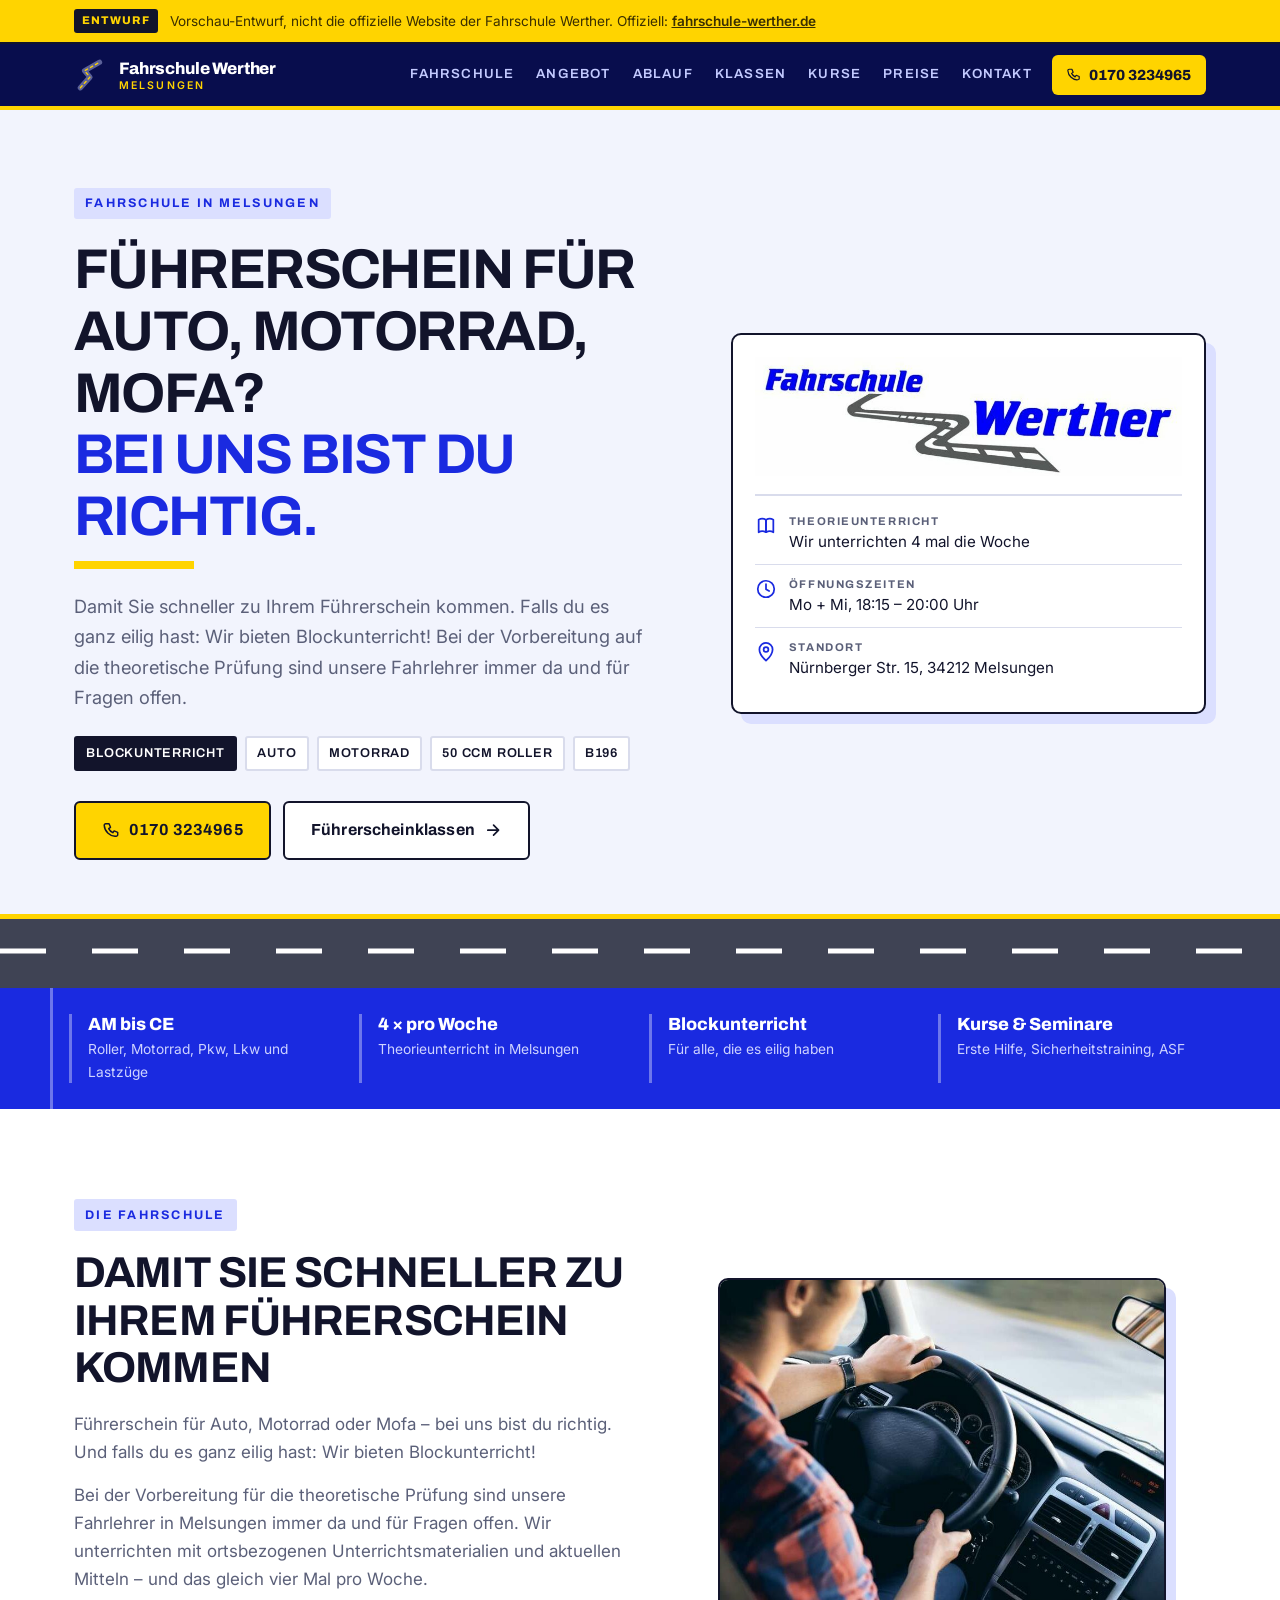
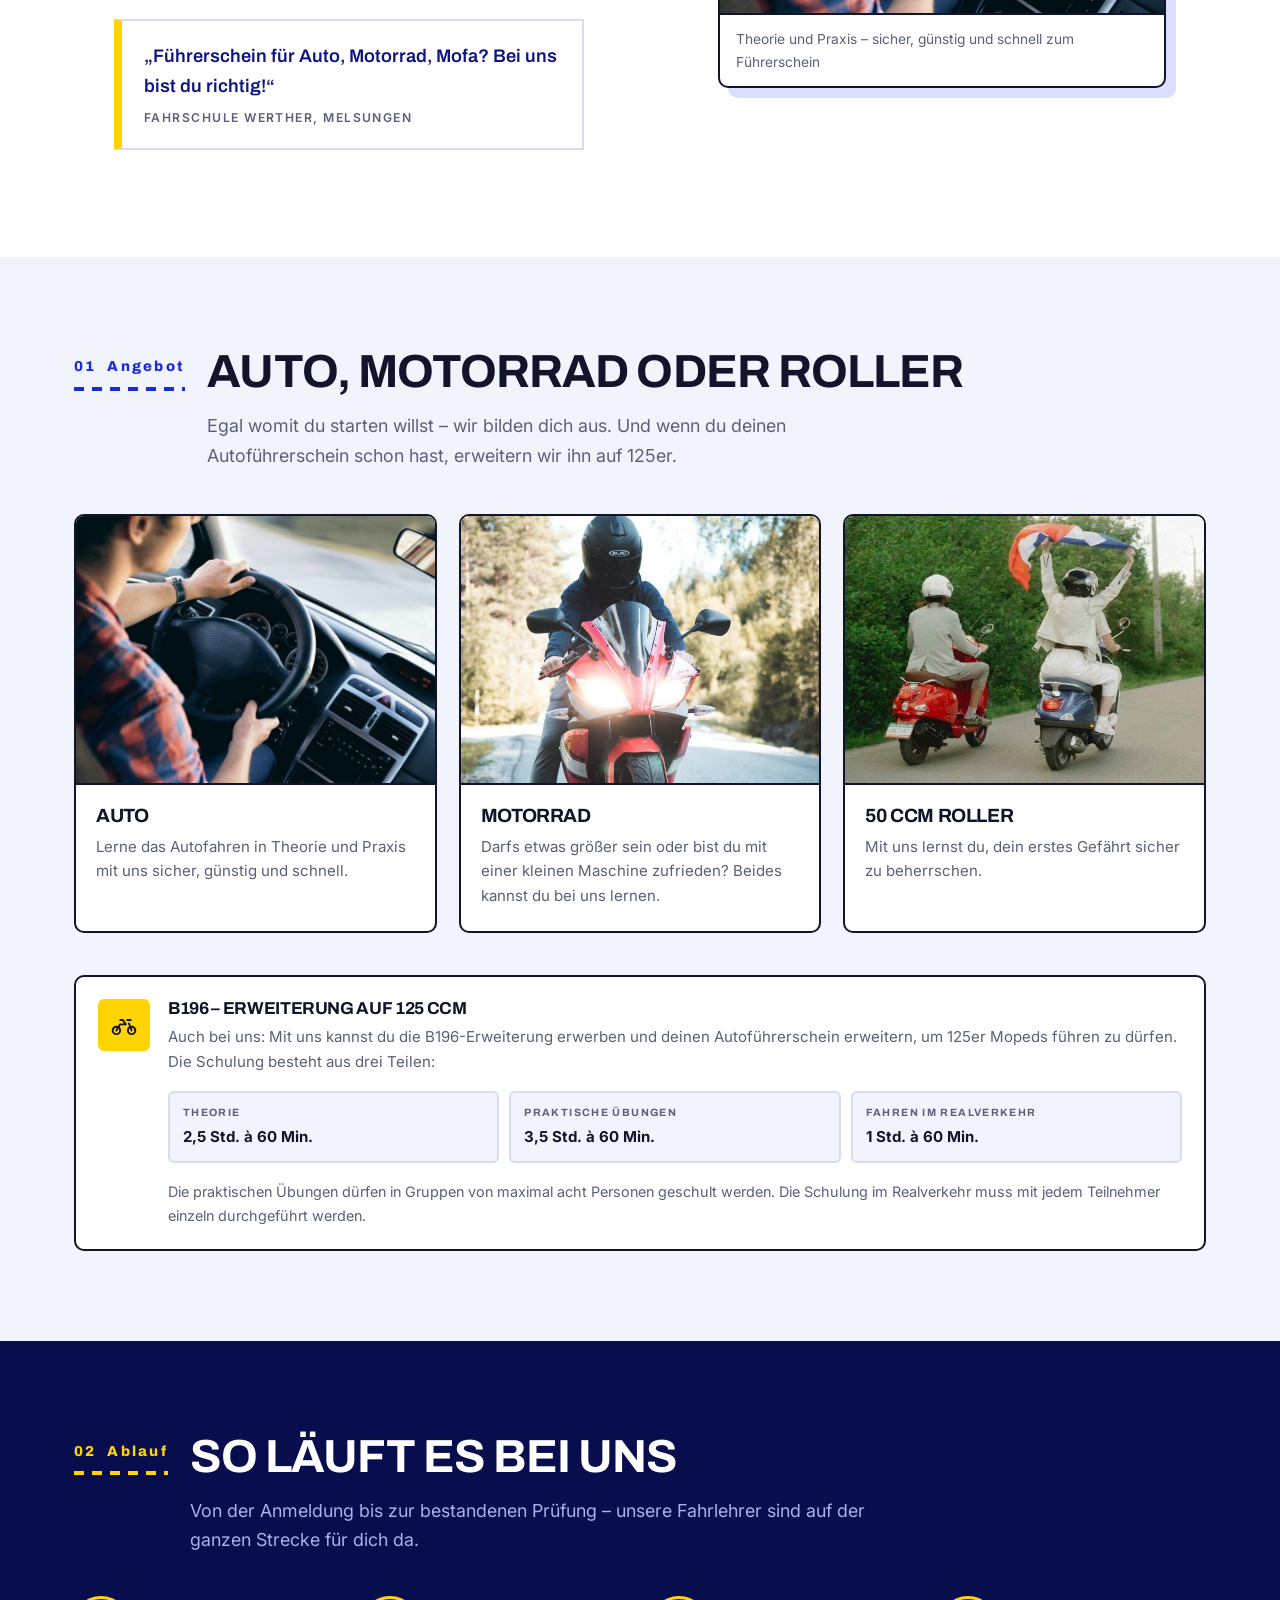
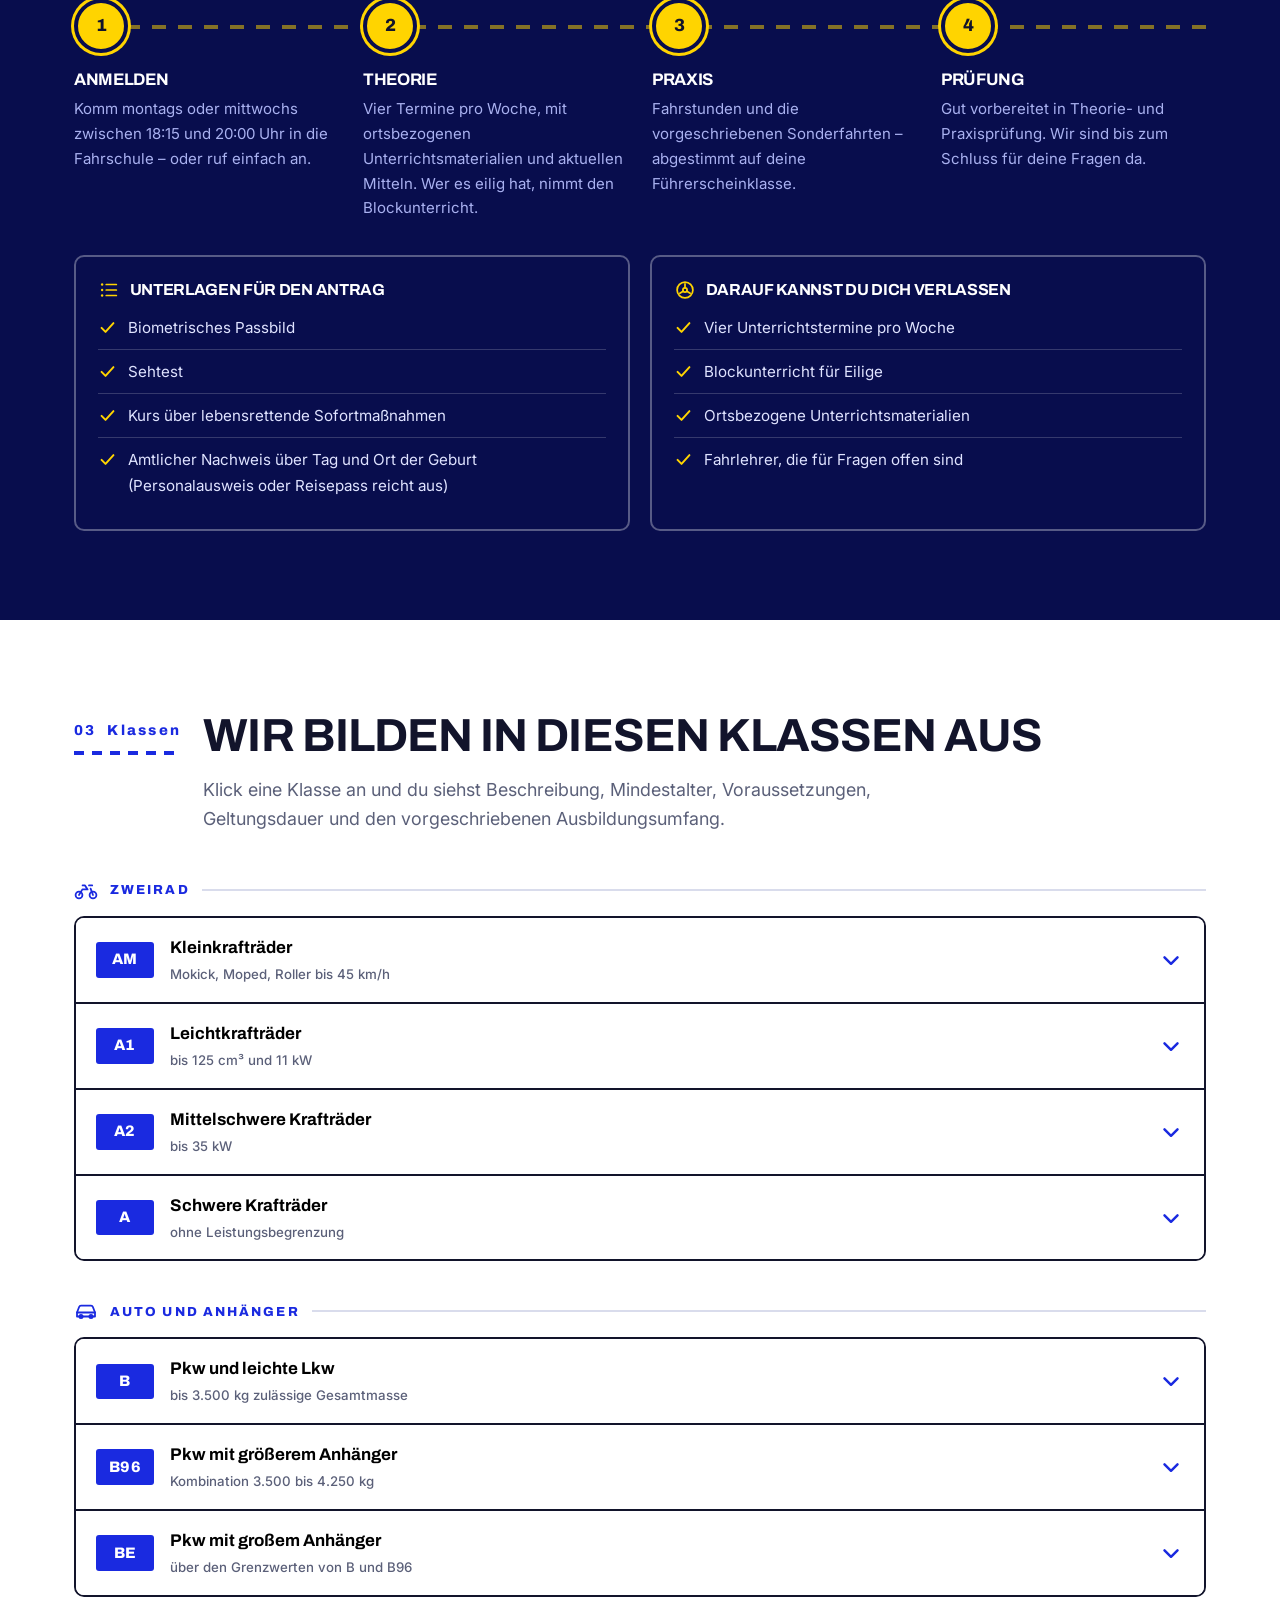
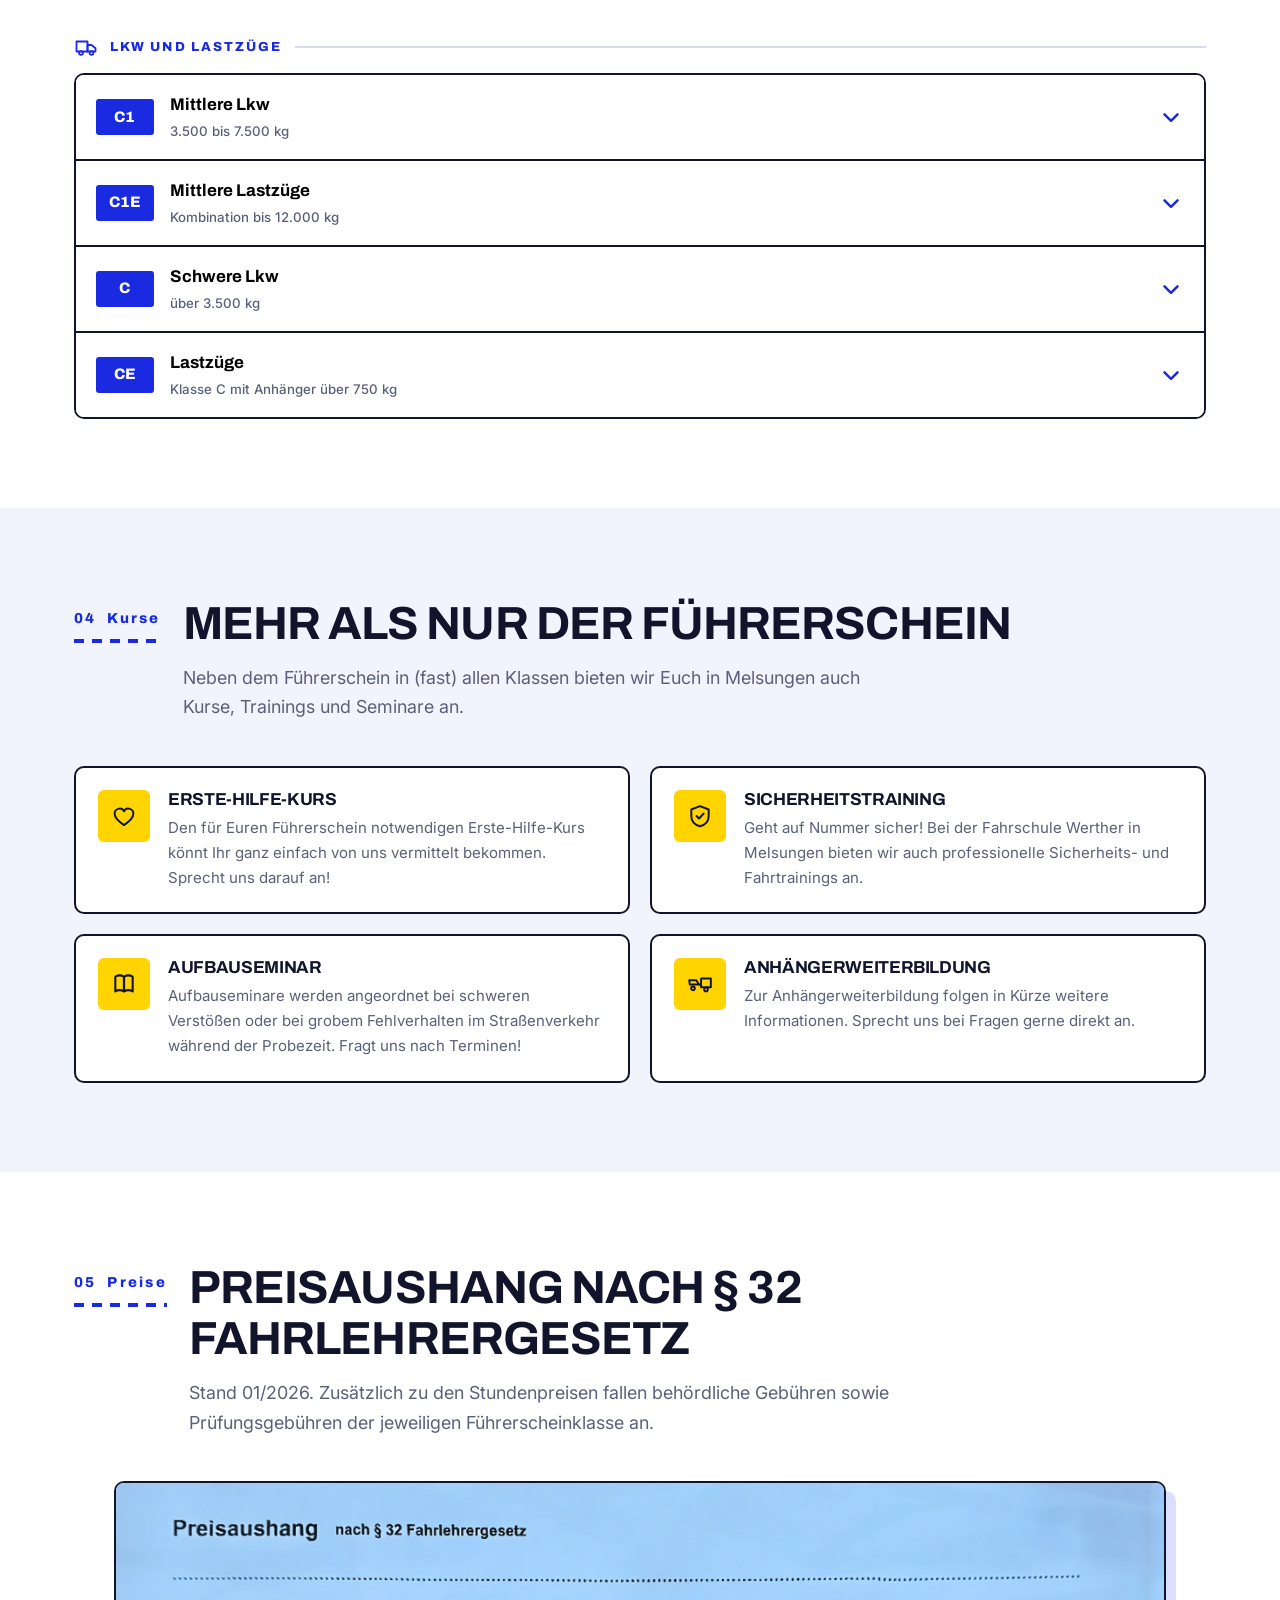
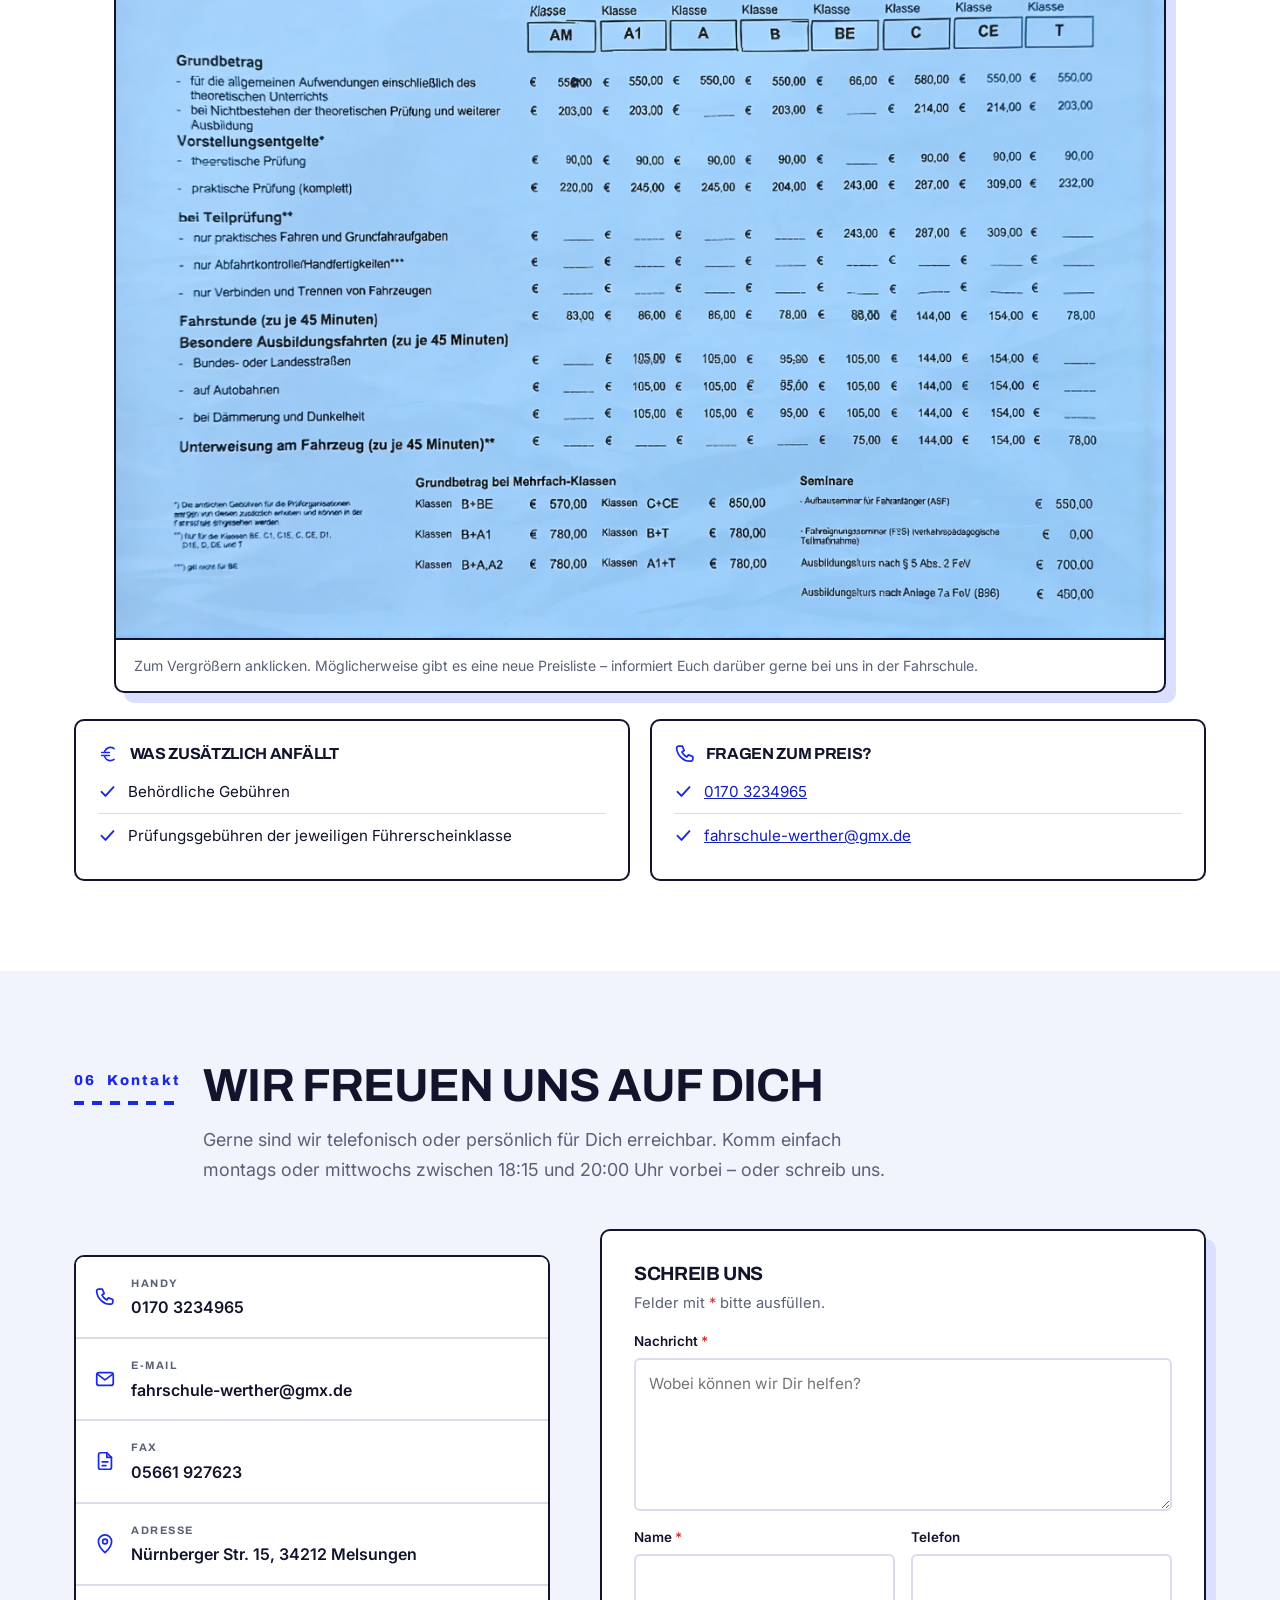
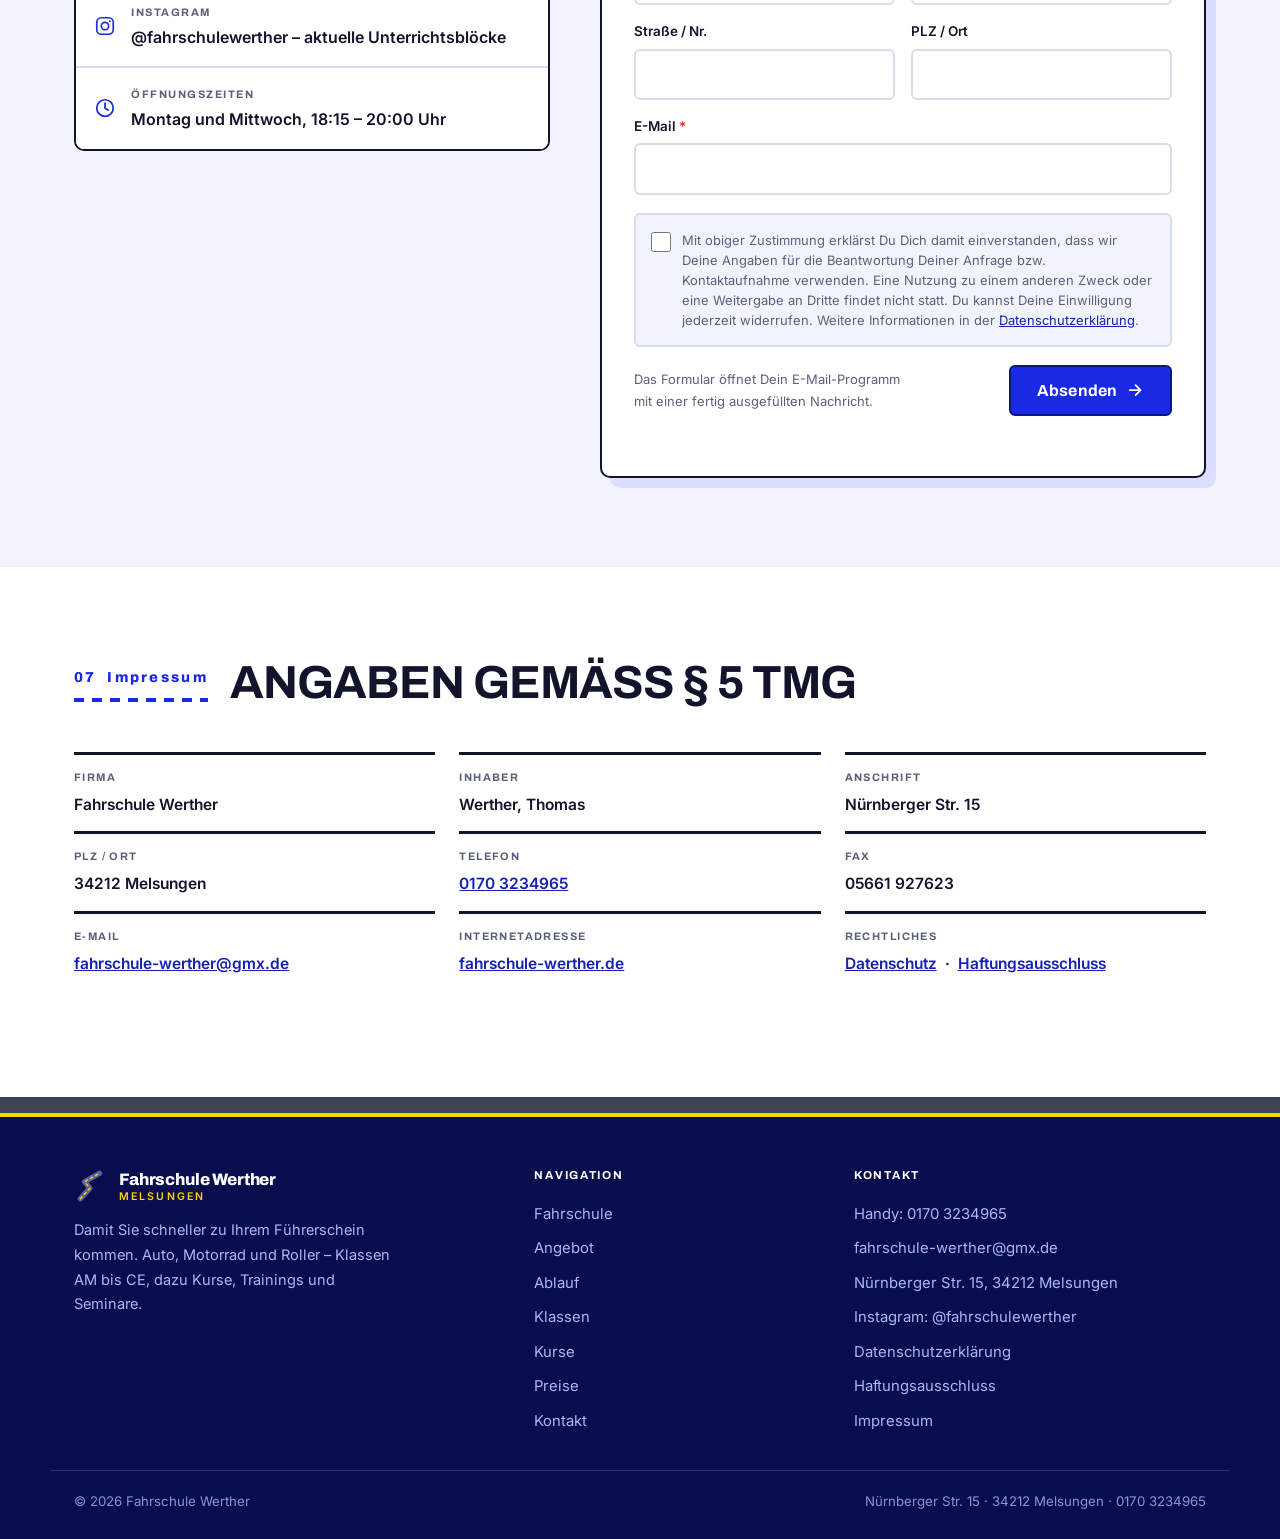
==== index.html @ 25d760dc "Website Fahrschule Werther" ====
<!DOCTYPE html>
<html lang="de">
<head>
<meta charset="utf-8">
<meta name="robots" content="noindex, nofollow">
<meta name="viewport" content="width=device-width, initial-scale=1">
<title>Fahrschule Werther – Führerschein in Melsungen</title>
<meta name="description" content="Fahrschule Werther in Melsungen: Führerschein für Auto, Motorrad und Roller. Klassen AM bis CE, B196-Erweiterung, Blockunterricht, Erste-Hilfe-Kurs und Sicherheitstraining. Nürnberger Str. 15, 34212 Melsungen.">
<meta name="keywords" content="Fahrschule Melsungen, Führerschein Melsungen, Klasse B, Klasse A, B196, BE, C, CE, Blockunterricht, Erste Hilfe Kurs, Sicherheitstraining, Werther">
<meta name="author" content="Fahrschule Werther">
<meta name="theme-color" content="#080d4d">
<link rel="canonical" href="https://fahrschule-werther.de/">
<meta property="og:type" content="website">
<meta property="og:title" content="Fahrschule Werther – Melsungen">
<meta property="og:description" content="Damit Sie schneller zu Ihrem Führerschein kommen. Auto, Motorrad und Roller – Klassen AM bis CE in Melsungen.">
<meta property="og:locale" content="de_DE">
<meta property="og:image" content="assets/img/logo.jpg">
<link rel="icon" href="data:image/svg+xml,%3Csvg xmlns='http://www.w3.org/2000/svg' viewBox='0 0 64 64'%3E%3Crect width='64' height='64' rx='8' fill='%23080d4d'/%3E%3Cpath d='M14 54 L30 34 L20 22 L44 10' stroke='%23ffd400' stroke-width='7' fill='none' stroke-linecap='round' stroke-linejoin='round'/%3E%3C/svg%3E">
<link rel="preconnect" href="https://fonts.googleapis.com">
<link rel="preconnect" href="https://fonts.gstatic.com" crossorigin>
<link href="https://fonts.googleapis.com/css2?family=Archivo:wght@500;600;700;800&family=Inter:wght@400;500;600;700&display=swap" rel="stylesheet">
<link rel="stylesheet" href="assets/css/style.css">
<script>
/* Einblend-Animationen nur aktivieren, wenn sie auch sicher wieder ausgeblendet
   werden koennen. Ohne JS bleibt die Seite dadurch vollstaendig sichtbar. */
(function(){
  try{
    if('IntersectionObserver' in window && !window.matchMedia('(prefers-reduced-motion: reduce)').matches){
      document.documentElement.className += ' js-anim';
    }
  }catch(e){}
})();
</script>
<script type="application/ld+json">
{
  "@context": "https://schema.org",
  "@type": "DrivingSchool",
  "name": "Fahrschule Werther",
  "slogan": "Damit Sie schneller zu Ihrem Führerschein kommen",
  "url": "https://fahrschule-werther.de/",
  "telephone": "+49 170 3234965",
  "faxNumber": "+49 5661 927623",
  "email": "fahrschule-werther@gmx.de",
  "founder": "Thomas Werther",
  "image": "assets/img/logo.jpg",
  "sameAs": ["https://www.instagram.com/fahrschulewerther/"],
  "address": {
    "@type": "PostalAddress",
    "streetAddress": "Nürnberger Str. 15",
    "postalCode": "34212",
    "addressLocality": "Melsungen",
    "addressRegion": "Hessen",
    "addressCountry": "DE"
  },
  "openingHoursSpecification": [
    {
      "@type": "OpeningHoursSpecification",
      "dayOfWeek": ["Monday", "Wednesday"],
      "opens": "18:15",
      "closes": "20:00"
    }
  ]
}
</script>
</head>
<body>
<a class="skip" href="#main">Zum Inhalt springen</a>
<div class="bar" aria-hidden="true"><span></span></div>

<!-- Entwurfs-Hinweis: vor dem Livegang entfernen (zusammen mit dem robots-Meta-Tag). -->
<div class="draft">
  <div class="draft__inner">
    <b>Entwurf</b>
    <span>Vorschau-Entwurf, nicht die offizielle Website der Fahrschule Werther. Offiziell: <a href="https://fahrschule-werther.de/" target="_blank" rel="noopener">fahrschule-werther.de</a></span>
  </div>
</div>

<svg width="0" height="0" style="position:absolute" aria-hidden="true" focusable="false">
  <defs>
    <symbol id="i-phone" viewBox="0 0 24 24" fill="none" stroke="currentColor" stroke-width="1.9" stroke-linecap="round" stroke-linejoin="round"><path d="M6.2 3.5h3l1.9 4.7-2.4 1.7a12.4 12.4 0 0 0 5.4 5.4l1.7-2.4 4.7 1.9v3a2 2 0 0 1-2.2 2C10.6 20.6 3.4 13.4 2.9 5.7a2 2 0 0 1 2-2.2Z"/></symbol>
    <symbol id="i-mail" viewBox="0 0 24 24" fill="none" stroke="currentColor" stroke-width="1.9" stroke-linecap="round" stroke-linejoin="round"><rect x="3" y="5" width="18" height="14" rx="2.5"/><path d="m4 7 8 6 8-6"/></symbol>
    <symbol id="i-pin" viewBox="0 0 24 24" fill="none" stroke="currentColor" stroke-width="1.9" stroke-linecap="round" stroke-linejoin="round"><path d="M12 21.5s7.2-6.6 7.2-12.3A7.2 7.2 0 0 0 4.8 9.2C4.8 14.9 12 21.5 12 21.5Z"/><circle cx="12" cy="9.2" r="2.6"/></symbol>
    <symbol id="i-clock" viewBox="0 0 24 24" fill="none" stroke="currentColor" stroke-width="1.9" stroke-linecap="round" stroke-linejoin="round"><circle cx="12" cy="12" r="9"/><path d="M12 6.8v5.4l3.4 2"/></symbol>
    <symbol id="i-check" viewBox="0 0 24 24" fill="none" stroke="currentColor" stroke-width="2.5" stroke-linecap="round" stroke-linejoin="round"><path d="m4.5 12.5 5 5 10-11"/></symbol>
    <symbol id="i-doc" viewBox="0 0 24 24" fill="none" stroke="currentColor" stroke-width="1.9" stroke-linecap="round" stroke-linejoin="round"><path d="M14 3H7a2 2 0 0 0-2 2v14a2 2 0 0 0 2 2h10a2 2 0 0 0 2-2V8Z"/><path d="M14 3v5h5"/><path d="M9 13h6M9 17h4"/></symbol>
    <symbol id="i-book" viewBox="0 0 24 24" fill="none" stroke="currentColor" stroke-width="1.9" stroke-linecap="round" stroke-linejoin="round"><path d="M4 5.2c2.4-1.4 5.4-1.4 7.9 0v13.6c-2.5-1.4-5.5-1.4-7.9 0Z"/><path d="M20 5.2c-2.4-1.4-5.4-1.4-7.9 0v13.6c2.4-1.4 5.5-1.4 7.9 0Z"/></symbol>
    <symbol id="i-wheel" viewBox="0 0 24 24" fill="none" stroke="currentColor" stroke-width="1.9" stroke-linecap="round" stroke-linejoin="round"><circle cx="12" cy="12" r="8.6"/><circle cx="12" cy="12" r="2.3"/><path d="M12 5.4v4.3M6.4 15.6l3.6-2.3M17.6 15.6 14 13.3"/></symbol>
    <symbol id="i-arrow" viewBox="0 0 24 24" fill="none" stroke="currentColor" stroke-width="2.2" stroke-linecap="round" stroke-linejoin="round"><path d="M5 12h13M12.5 5.5 19 12l-6.5 6.5"/></symbol>
    <symbol id="i-up" viewBox="0 0 24 24" fill="none" stroke="currentColor" stroke-width="2.3" stroke-linecap="round" stroke-linejoin="round"><path d="M12 19V6M5.5 12.5 12 6l6.5 6.5"/></symbol>
    <symbol id="i-chev" viewBox="0 0 24 24" fill="none" stroke="currentColor" stroke-width="2.3" stroke-linecap="round" stroke-linejoin="round"><path d="m6 9.5 6 6 6-6"/></symbol>
    <symbol id="i-list" viewBox="0 0 24 24" fill="none" stroke="currentColor" stroke-width="1.9" stroke-linecap="round" stroke-linejoin="round"><path d="M9 6h11M9 12h11M9 18h11"/><circle cx="4.5" cy="6" r="1.3" fill="currentColor" stroke="none"/><circle cx="4.5" cy="12" r="1.3" fill="currentColor" stroke="none"/><circle cx="4.5" cy="18" r="1.3" fill="currentColor" stroke="none"/></symbol>
    <symbol id="i-bike" viewBox="0 0 24 24" fill="none" stroke="currentColor" stroke-width="1.8" stroke-linecap="round" stroke-linejoin="round"><circle cx="5" cy="17" r="3.4"/><circle cx="19" cy="17" r="3.4"/><path d="M5 17l3.4-5.6h5.2M13.6 11.4 11 7.4H8.6M15 7.4h3.2M19 17l-2.4-6.4"/></symbol>
    <symbol id="i-car" viewBox="0 0 24 24" fill="none" stroke="currentColor" stroke-width="1.8" stroke-linecap="round" stroke-linejoin="round"><path d="M3 13.5 5.1 8a2 2 0 0 1 1.9-1.3h10a2 2 0 0 1 1.9 1.3L21 13.5"/><path d="M3 13.5h18v4H3z"/><circle cx="7" cy="17.5" r="1.6"/><circle cx="17" cy="17.5" r="1.6"/></symbol>
    <symbol id="i-truck" viewBox="0 0 24 24" fill="none" stroke="currentColor" stroke-width="1.8" stroke-linecap="round" stroke-linejoin="round"><path d="M2.5 6.5h11v10h-11z"/><path d="M13.5 10h4l4 3.2v3.3h-8z"/><circle cx="7" cy="18" r="1.9"/><circle cx="17.5" cy="18" r="1.9"/></symbol>
    <symbol id="i-trailer" viewBox="0 0 24 24" fill="none" stroke="currentColor" stroke-width="1.8" stroke-linecap="round" stroke-linejoin="round"><path d="M2 8.5h6.6l2.4 4H2.6z"/><path d="M13 7h9v8h-9z"/><circle cx="5.5" cy="16" r="1.7"/><circle cx="17.5" cy="17" r="1.7"/><path d="M11 12.5h2"/></symbol>
    <symbol id="i-shield" viewBox="0 0 24 24" fill="none" stroke="currentColor" stroke-width="1.8" stroke-linecap="round" stroke-linejoin="round"><path d="M12 2.8 20 6v6.2c0 4.6-3.3 8-8 9.2-4.7-1.2-8-4.6-8-9.2V6Z"/><path d="m8.8 12 2.3 2.3 4.3-4.6"/></symbol>
    <symbol id="i-heart" viewBox="0 0 24 24" fill="none" stroke="currentColor" stroke-width="1.8" stroke-linecap="round" stroke-linejoin="round"><path d="M12 20.4C7 17 3.4 14 3.4 10.2A4.6 4.6 0 0 1 12 7.6a4.6 4.6 0 0 1 8.6 2.6c0 3.8-3.6 6.8-8.6 10.2Z"/></symbol>
    <symbol id="i-euro" viewBox="0 0 24 24" fill="none" stroke="currentColor" stroke-width="1.8" stroke-linecap="round" stroke-linejoin="round"><path d="M17.5 6.2A6.6 6.6 0 0 0 7.3 9m10.2 8.8A6.6 6.6 0 0 1 7.3 15"/><path d="M4 10.4h8.4M4 13.6h8.4"/></symbol>
    <symbol id="i-insta" viewBox="0 0 24 24" fill="none" stroke="currentColor" stroke-width="1.8" stroke-linecap="round" stroke-linejoin="round"><rect x="3" y="3" width="18" height="18" rx="5"/><circle cx="12" cy="12" r="4"/><circle cx="17.3" cy="6.7" r="1.1" fill="currentColor" stroke="none"/></symbol>
  </defs>
</svg>

<header class="topbar">
  <div class="topbar__inner">
    <a class="logo" href="#top" aria-label="Fahrschule Werther – zum Seitenanfang">
      <svg class="logo__road" viewBox="0 0 64 64" aria-hidden="true">
        <path d="M12 56 L30 36 L20 24 L48 8" stroke="#5b6199" stroke-width="10" fill="none" stroke-linecap="round" stroke-linejoin="round"/>
        <path class="lane" d="M12 56 L30 36 L20 24 L48 8" stroke="#ffd400" stroke-width="2.5" fill="none" stroke-linecap="round" stroke-linejoin="round"/>
      </svg>
      <span class="logo__txt">Fahrschule Werther<span>Melsungen</span></span>
    </a>
    <nav class="mainnav" id="mainnav" aria-label="Hauptnavigation">
      <a href="#fahrschule">Fahrschule</a>
      <a href="#angebot">Angebot</a>
      <a href="#ablauf">Ablauf</a>
      <a href="#klassen">Klassen</a>
      <a href="#kurse">Kurse</a>
      <a href="#preise">Preise</a>
      <a href="#kontakt">Kontakt</a>
    </nav>
    <div class="topbar__cta">
      <a class="callbtn" href="tel:+491703234965"><svg aria-hidden="true"><use href="#i-phone"/></svg><span>0170 3234965</span></a>
      <button class="navtoggle" id="navtoggle" type="button" aria-label="Menü öffnen" aria-expanded="false" aria-controls="mainnav"><i></i></button>
    </div>
  </div>
</header>

<main id="main">

  <!-- ===================== HERO ===================== -->
  <section class="hero" id="top">
    <div class="hero__grid">
      <div>
        <span class="kicker">Fahrschule in Melsungen</span>
        <h1>Führerschein für Auto, Motorrad, Mofa? <em>Bei uns bist du richtig.</em></h1>
        <p class="hero__lead">Damit Sie schneller zu Ihrem Führerschein kommen. Falls du es ganz eilig hast: Wir bieten Blockunterricht! Bei der Vorbereitung auf die theoretische Prüfung sind unsere Fahrlehrer immer da und für Fragen offen.</p>
        <div class="hero__chips">
          <span class="chip chip--fill">Blockunterricht</span>
          <span class="chip">Auto</span>
          <span class="chip">Motorrad</span>
          <span class="chip">50 ccm Roller</span>
          <span class="chip">B196</span>
        </div>
        <div class="hero__cta">
          <a class="btn btn--yellow" href="tel:+491703234965"><svg aria-hidden="true"><use href="#i-phone"/></svg> 0170 3234965</a>
          <a class="btn" href="#klassen">Führerscheinklassen <svg aria-hidden="true"><use href="#i-arrow"/></svg></a>
        </div>
      </div>
      <div class="hero__media">
        <div class="logocard">
          <img src="assets/img/logo.jpg" width="826" height="230" alt="Logo der Fahrschule Werther: Schriftzug „Fahrschule Werther“ mit einer stilisierten Straße.">
          <ul class="logocard__facts">
            <li>
              <svg aria-hidden="true"><use href="#i-book"/></svg>
              <span><b>Theorieunterricht</b>Wir unterrichten 4 mal die Woche</span>
            </li>
            <li>
              <svg aria-hidden="true"><use href="#i-clock"/></svg>
              <span><b>Öffnungszeiten</b>Mo + Mi, 18:15 &ndash; 20:00 Uhr</span>
            </li>
            <li>
              <svg aria-hidden="true"><use href="#i-pin"/></svg>
              <span><b>Standort</b>Nürnberger Str. 15, 34212 Melsungen</span>
            </li>
          </ul>
        </div>
      </div>
    </div>
    <div class="hero__road" aria-hidden="true"></div>
  </section>

  <!-- ===================== FAKTENBAND ===================== -->
  <div class="factband">
    <div class="factband__inner">
      <div><b>AM bis CE</b><span>Roller, Motorrad, Pkw, Lkw und Lastzüge</span></div>
      <div><b>4 &times; pro Woche</b><span>Theorieunterricht in Melsungen</span></div>
      <div><b>Blockunterricht</b><span>Für alle, die es eilig haben</span></div>
      <div><b>Kurse &amp; Seminare</b><span>Erste Hilfe, Sicherheitstraining, ASF</span></div>
    </div>
  </div>

  <!-- ===================== DIE FAHRSCHULE ===================== -->
  <section class="sect" id="fahrschule">
    <div class="wrap">
      <div class="split rise">
        <div>
          <span class="kicker">Die Fahrschule</span>
          <h2 style="font-size:clamp(1.8rem,1.3rem + 2vw,2.7rem);text-transform:uppercase;margin-top:18px">Damit Sie schneller zu Ihrem Führerschein kommen</h2>
          <p class="muted" style="margin-top:18px">Führerschein für Auto, Motorrad oder Mofa &ndash; bei uns bist du richtig. Und falls du es ganz eilig hast: Wir bieten Blockunterricht!</p>
          <p class="muted">Bei der Vorbereitung für die theoretische Prüfung sind unsere Fahrlehrer in Melsungen immer da und für Fragen offen. Wir unterrichten mit ortsbezogenen Unterrichtsmaterialien und aktuellen Mitteln &ndash; und das gleich vier Mal pro Woche.</p>
          <blockquote class="pull">
            <p>&bdquo;Führerschein für Auto, Motorrad, Mofa? Bei uns bist du richtig!&ldquo;</p>
            <cite>Fahrschule Werther, Melsungen</cite>
          </blockquote>
        </div>
        <figure class="frame split__media">
          <img src="assets/img/auto.jpg" width="800" height="600" alt="Blick über die Schulter auf Lenkrad und Armaturenbrett während einer Autofahrt" loading="lazy">
          <figcaption>Theorie und Praxis &ndash; sicher, günstig und schnell zum Führerschein</figcaption>
        </figure>
      </div>
    </div>
  </section>

  <!-- ===================== ANGEBOT ===================== -->
  <section class="sect sect--alt" id="angebot">
    <div class="wrap">
      <div class="head rise">
        <span class="head__num">01 &nbsp;Angebot</span>
        <div>
          <h2>Auto, Motorrad oder Roller</h2>
          <p>Egal womit du starten willst &ndash; wir bilden dich aus. Und wenn du deinen Autoführerschein schon hast, erweitern wir ihn auf 125er.</p>
        </div>
      </div>

      <div class="offers rise">
        <article class="offer">
          <img src="assets/img/auto.jpg" width="800" height="600" alt="Fahrschüler am Lenkrad eines Autos" loading="lazy">
          <div class="offer__body">
            <h3>Auto</h3>
            <p>Lerne das Autofahren in Theorie und Praxis mit uns sicher, günstig und schnell.</p>
          </div>
        </article>
        <article class="offer">
          <img src="assets/img/motorrad.jpg" width="675" height="506" alt="Motorrad mit eingeschaltetem Licht auf einer Landstraße" loading="lazy">
          <div class="offer__body">
            <h3>Motorrad</h3>
            <p>Darfs etwas größer sein oder bist du mit einer kleinen Maschine zufrieden? Beides kannst du bei uns lernen.</p>
          </div>
        </article>
        <article class="offer">
          <img src="assets/img/roller.jpg" width="580" height="434" alt="Zwei Motorroller auf einer Straße" loading="lazy">
          <div class="offer__body">
            <h3>50 ccm Roller</h3>
            <p>Mit uns lernst du, dein erstes Gefährt sicher zu beherrschen.</p>
          </div>
        </article>
      </div>

      <div class="rise" style="margin-top:42px">
        <div class="service">
          <span class="service__ico" aria-hidden="true"><svg><use href="#i-bike"/></svg></span>
          <div>
            <h3>B196 &ndash; Erweiterung auf 125 ccm</h3>
            <p>Auch bei uns: Mit uns kannst du die B196-Erweiterung erwerben und deinen Autoführerschein erweitern, um 125er Mopeds führen zu dürfen. Die Schulung besteht aus drei Teilen:</p>
            <dl class="facts" style="margin-top:16px">
              <div><dt>Theorie</dt><dd>2,5 Std. à 60 Min.</dd></div>
              <div><dt>Praktische Übungen</dt><dd>3,5 Std. à 60 Min.</dd></div>
              <div><dt>Fahren im Realverkehr</dt><dd>1 Std. à 60 Min.</dd></div>
            </dl>
            <p style="margin-top:12px;font-size:.9rem">Die praktischen Übungen dürfen in Gruppen von maximal acht Personen geschult werden. Die Schulung im Realverkehr muss mit jedem Teilnehmer einzeln durchgeführt werden.</p>
          </div>
        </div>
      </div>
    </div>
  </section>

  <!-- ===================== ABLAUF ===================== -->
  <section class="sect sect--dark" id="ablauf">
    <div class="wrap">
      <div class="head rise">
        <span class="head__num">02 &nbsp;Ablauf</span>
        <div>
          <h2>So läuft es bei uns</h2>
          <p>Von der Anmeldung bis zur bestandenen Prüfung &ndash; unsere Fahrlehrer sind auf der ganzen Strecke für dich da.</p>
        </div>
      </div>

      <ol class="route rise">
        <li class="stop">
          <div class="stop__dot" aria-hidden="true">1</div>
          <h3>Anmelden</h3>
          <p>Komm montags oder mittwochs zwischen 18:15 und 20:00 Uhr in die Fahrschule &ndash; oder ruf einfach an.</p>
        </li>
        <li class="stop">
          <div class="stop__dot" aria-hidden="true">2</div>
          <h3>Theorie</h3>
          <p>Vier Termine pro Woche, mit ortsbezogenen Unterrichtsmaterialien und aktuellen Mitteln. Wer es eilig hat, nimmt den Blockunterricht.</p>
        </li>
        <li class="stop">
          <div class="stop__dot" aria-hidden="true">3</div>
          <h3>Praxis</h3>
          <p>Fahrstunden und die vorgeschriebenen Sonderfahrten &ndash; abgestimmt auf deine Führerscheinklasse.</p>
        </li>
        <li class="stop">
          <div class="stop__dot" aria-hidden="true">4</div>
          <h3>Prüfung</h3>
          <p>Gut vorbereitet in Theorie- und Praxisprüfung. Wir sind bis zum Schluss für deine Fragen da.</p>
        </li>
      </ol>

      <div class="checks rise">
        <div class="checkbox">
          <h3><svg aria-hidden="true"><use href="#i-list"/></svg> Unterlagen für den Antrag</h3>
          <ul>
            <li><svg aria-hidden="true"><use href="#i-check"/></svg> Biometrisches Passbild</li>
            <li><svg aria-hidden="true"><use href="#i-check"/></svg> Sehtest</li>
            <li><svg aria-hidden="true"><use href="#i-check"/></svg> Kurs über lebensrettende Sofortmaßnahmen</li>
            <li><svg aria-hidden="true"><use href="#i-check"/></svg> Amtlicher Nachweis über Tag und Ort der Geburt (Personalausweis oder Reisepass reicht aus)</li>
          </ul>
        </div>
        <div class="checkbox">
          <h3><svg aria-hidden="true"><use href="#i-wheel"/></svg> Darauf kannst du dich verlassen</h3>
          <ul>
            <li><svg aria-hidden="true"><use href="#i-check"/></svg> Vier Unterrichtstermine pro Woche</li>
            <li><svg aria-hidden="true"><use href="#i-check"/></svg> Blockunterricht für Eilige</li>
            <li><svg aria-hidden="true"><use href="#i-check"/></svg> Ortsbezogene Unterrichtsmaterialien</li>
            <li><svg aria-hidden="true"><use href="#i-check"/></svg> Fahrlehrer, die für Fragen offen sind</li>
          </ul>
        </div>
      </div>
    </div>
  </section>

  <!-- ===================== FÜHRERSCHEINKLASSEN ===================== -->
  <section class="sect" id="klassen">
    <div class="wrap">
      <div class="head rise">
        <span class="head__num">03 &nbsp;Klassen</span>
        <div>
          <h2>Wir bilden in diesen Klassen aus</h2>
          <p>Klick eine Klasse an und du siehst Beschreibung, Mindestalter, Voraussetzungen, Geltungsdauer und den vorgeschriebenen Ausbildungsumfang.</p>
        </div>
      </div>

      <!-- Zweirad -->
      <div class="classgroup rise">
        <div class="classgroup__title"><svg aria-hidden="true"><use href="#i-bike"/></svg> Zweirad</div>
        <div class="acc">

          <div class="acc__item">
            <button class="acc__btn" type="button" aria-expanded="false" aria-controls="k-am">
              <span class="acc__key">AM</span>
              <span class="acc__name">Kleinkrafträder<small>Mokick, Moped, Roller bis 45 km/h</small></span>
              <svg class="acc__chev" aria-hidden="true"><use href="#i-chev"/></svg>
            </button>
            <div class="acc__panel" id="k-am">
              <p>Zweirädrige Kleinkrafträder und Fahrräder mit Hilfsmotor (Mokick, Moped), dreirädrige Kleinkrafträder und vierrädrige Leichtkraftfahrzeuge mit bauartbedingter Höchstgeschwindigkeit von maximal 45 km/h. Hubraum maximal 50 cm³, Elektromotor maximal 4 kW Nenndauerleistung, Leermasse bei vierrädrigen Fahrzeugen maximal 350 kg.</p>
              <dl class="facts">
                <div><dt>Mindestalter</dt><dd>15 Jahre</dd></div>
                <div><dt>Vorbesitz</dt><dd>nicht erforderlich</dd></div>
                <div><dt>Geltungsdauer</dt><dd>ohne Befristung</dd></div>
                <div><dt>Beinhaltet Klasse</dt><dd>keine</dd></div>
              </dl>
            </div>
          </div>

          <div class="acc__item">
            <button class="acc__btn" type="button" aria-expanded="false" aria-controls="k-a1">
              <span class="acc__key">A1</span>
              <span class="acc__name">Leichtkrafträder<small>bis 125 cm³ und 11 kW</small></span>
              <svg class="acc__chev" aria-hidden="true"><use href="#i-chev"/></svg>
            </button>
            <div class="acc__panel" id="k-a1">
              <p>Krafträder mit einem Hubraum von nicht mehr als 125 cm³ und einer Nennleistung von nicht mehr als 11 kW; Verhältnis Leistung zu Leermasse maximal 0,1 kW/kg. Dazu dreirädrige Kraftfahrzeuge mit mehr als 50 cm³ und einer bauartbedingten Höchstgeschwindigkeit von mehr als 45 km/h mit einer Leistung bis 15 kW.</p>
              <dl class="facts">
                <div><dt>Mindestalter</dt><dd>16 Jahre</dd></div>
                <div><dt>Vorbesitz</dt><dd>nicht erforderlich</dd></div>
                <div><dt>Geltungsdauer</dt><dd>ohne Befristung</dd></div>
                <div><dt>Beinhaltet Klasse</dt><dd>AM</dd></div>
              </dl>
            </div>
          </div>

          <div class="acc__item">
            <button class="acc__btn" type="button" aria-expanded="false" aria-controls="k-a2">
              <span class="acc__key">A2</span>
              <span class="acc__name">Mittelschwere Krafträder<small>bis 35 kW</small></span>
              <svg class="acc__chev" aria-hidden="true"><use href="#i-chev"/></svg>
            </button>
            <div class="acc__panel" id="k-a2">
              <p>Krafträder (Zweiräder, auch mit Beiwagen) mit einem Hubraum von mehr als 50 cm³ und einer bauartbedingten Höchstgeschwindigkeit von mehr als 45 km/h. Leistung maximal 35 kW, Verhältnis Leistung zu Leermasse maximal 0,2 kW/kg.</p>
              <dl class="facts">
                <div><dt>Mindestalter</dt><dd>18 Jahre</dd></div>
                <div><dt>Vorbesitz</dt><dd>nicht erforderlich</dd></div>
                <div><dt>Geltungsdauer</dt><dd>ohne Befristung</dd></div>
                <div><dt>Beinhaltet Klasse</dt><dd>A1, AM</dd></div>
              </dl>
            </div>
          </div>

          <div class="acc__item">
            <button class="acc__btn" type="button" aria-expanded="false" aria-controls="k-a">
              <span class="acc__key">A</span>
              <span class="acc__name">Schwere Krafträder<small>ohne Leistungsbegrenzung</small></span>
              <svg class="acc__chev" aria-hidden="true"><use href="#i-chev"/></svg>
            </button>
            <div class="acc__panel" id="k-a">
              <p>&bdquo;Schwere&ldquo; Krafträder (Zweiräder, auch mit Beiwagen) mit einem Hubraum von mehr als 50 cm³ und einer bauartbedingten Höchstgeschwindigkeit von mehr als 45 km/h sowie dreirädrige Kraftfahrzeuge mit einer Motorleistung von mehr als 15 kW.</p>
              <dl class="facts">
                <div><dt>Mindestalter</dt><dd>24 Jahre</dd></div>
                <div><dt>Nach 2 Jahren A2</dt><dd>20 Jahre</dd></div>
                <div><dt>Dreirädrig</dt><dd>21 Jahre</dd></div>
                <div><dt>Vorbesitz</dt><dd>nicht erforderlich</dd></div>
                <div><dt>Geltungsdauer</dt><dd>ohne Befristung</dd></div>
                <div><dt>Beinhaltet Klasse</dt><dd>A2, A1, AM</dd></div>
              </dl>
            </div>
          </div>

        </div>
      </div>

      <!-- Auto und Anhänger -->
      <div class="classgroup rise">
        <div class="classgroup__title"><svg aria-hidden="true"><use href="#i-car"/></svg> Auto und Anhänger</div>
        <div class="acc">

          <div class="acc__item">
            <button class="acc__btn" type="button" aria-expanded="false" aria-controls="k-b">
              <span class="acc__key">B</span>
              <span class="acc__name">Pkw und leichte Lkw<small>bis 3.500 kg zulässige Gesamtmasse</small></span>
              <svg class="acc__chev" aria-hidden="true"><use href="#i-chev"/></svg>
            </button>
            <div class="acc__panel" id="k-b">
              <p>Kraftfahrzeuge &ndash; ausgenommen Kraftfahrzeuge der Klassen AM, A1, A2 und A &ndash; mit einer zulässigen Gesamtmasse von nicht mehr als 3.500 kg, die zur Beförderung von nicht mehr als acht Personen außer dem Fahrzeugführer ausgelegt und gebaut sind.</p>
              <p>Anhänger dürfen mitgeführt werden, sofern die zulässige Gesamtmasse des Anhängers 750 kg nicht übersteigt oder die zulässige Gesamtmasse der Kombination nicht mehr als 3.500 kg beträgt.</p>
              <dl class="facts">
                <div><dt>Mindestalter</dt><dd>18 Jahre</dd></div>
                <div><dt>Begleitetes Fahren</dt><dd>17 Jahre</dd></div>
                <div><dt>Vorbesitz</dt><dd>nicht erforderlich</dd></div>
                <div><dt>Geltungsdauer</dt><dd>ohne Befristung</dd></div>
                <div><dt>Beinhaltet Klasse</dt><dd>L, AM</dd></div>
                <div><dt>Theorieunterricht</dt><dd>14 DS, mit Vorbesitz 8</dd></div>
                <div><dt>Sonderfahrten</dt><dd>12 (5 Land / 4 BAB / 3 Nacht)</dd></div>
              </dl>
            </div>
          </div>

          <div class="acc__item">
            <button class="acc__btn" type="button" aria-expanded="false" aria-controls="k-b96">
              <span class="acc__key">B96</span>
              <span class="acc__name">Pkw mit größerem Anhänger<small>Kombination 3.500 bis 4.250 kg</small></span>
              <svg class="acc__chev" aria-hidden="true"><use href="#i-chev"/></svg>
            </button>
            <div class="acc__panel" id="k-b96">
              <p>Kombinationen aus Kraftfahrzeugen der Klasse B (Pkw oder leichter Lkw) und Anhänger mit einer zulässigen Gesamtmasse von mehr als 750 kg und einer zulässigen Gesamtmasse der Kombination von mehr als 3.500 kg, aber nicht mehr als 4.250 kg.</p>
              <dl class="facts">
                <div><dt>Mindestalter</dt><dd>18 Jahre</dd></div>
                <div><dt>Begleitetes Fahren</dt><dd>17 Jahre</dd></div>
                <div><dt>Vorbesitz</dt><dd>Klasse B</dd></div>
                <div><dt>Geltungsdauer</dt><dd>ohne Befristung</dd></div>
                <div><dt>Schulung</dt><dd>2,5 h + 3,5 h + 1 h</dd></div>
              </dl>
            </div>
          </div>

          <div class="acc__item">
            <button class="acc__btn" type="button" aria-expanded="false" aria-controls="k-be">
              <span class="acc__key">BE</span>
              <span class="acc__name">Pkw mit großem Anhänger<small>über den Grenzwerten von B und B96</small></span>
              <svg class="acc__chev" aria-hidden="true"><use href="#i-chev"/></svg>
            </button>
            <div class="acc__panel" id="k-be">
              <p>Kombinationen aus Kraftfahrzeugen der Klasse B und Anhängern, die die Grenzwerte der in die Klasse B oder B96 fallenden Kombinationen übersteigen.</p>
              <dl class="facts">
                <div><dt>Mindestalter</dt><dd>18 Jahre</dd></div>
                <div><dt>Begleitetes Fahren</dt><dd>17 Jahre</dd></div>
                <div><dt>Vorbesitz</dt><dd>Klasse B</dd></div>
                <div><dt>Geltungsdauer</dt><dd>ohne Befristung</dd></div>
                <div><dt>Theorieunterricht</dt><dd>nicht vorgeschrieben</dd></div>
                <div><dt>Sonderfahrten</dt><dd>5 (3 Land / 1 BAB / 1 Nacht)</dd></div>
              </dl>
            </div>
          </div>

        </div>
      </div>

      <!-- Lkw und Lastzüge -->
      <div class="classgroup rise">
        <div class="classgroup__title"><svg aria-hidden="true"><use href="#i-truck"/></svg> Lkw und Lastzüge</div>
        <div class="acc">

          <div class="acc__item">
            <button class="acc__btn" type="button" aria-expanded="false" aria-controls="k-c1">
              <span class="acc__key">C1</span>
              <span class="acc__name">Mittlere Lkw<small>3.500 bis 7.500 kg</small></span>
              <svg class="acc__chev" aria-hidden="true"><use href="#i-chev"/></svg>
            </button>
            <div class="acc__panel" id="k-c1">
              <p>Kraftfahrzeuge &ndash; ausgenommen Kraftfahrzeuge der Klassen AM, A1, A2 und A &ndash; mit einer zulässigen Gesamtmasse von mehr als 3.500 kg, aber nicht mehr als 7.500 kg, für nicht mehr als acht Personen außer dem Fahrzeugführer. Anhänger bis 750 kg dürfen mitgeführt werden.</p>
              <dl class="facts">
                <div><dt>Mindestalter</dt><dd>18 Jahre</dd></div>
                <div><dt>Vorbesitz</dt><dd>Klasse B</dd></div>
                <div><dt>Geltungsdauer</dt><dd>bis 50. Lebensjahr</dd></div>
                <div><dt>Danach</dt><dd>5 Jahre</dd></div>
                <div><dt>Beinhaltet Klasse</dt><dd>L, M, S</dd></div>
              </dl>
            </div>
          </div>

          <div class="acc__item">
            <button class="acc__btn" type="button" aria-expanded="false" aria-controls="k-c1e">
              <span class="acc__key">C1E</span>
              <span class="acc__name">Mittlere Lastzüge<small>Kombination bis 12.000 kg</small></span>
              <svg class="acc__chev" aria-hidden="true"><use href="#i-chev"/></svg>
            </button>
            <div class="acc__panel" id="k-c1e">
              <p>Kombinationen aus Kraftfahrzeugen der Klasse C1 und Anhängern mit mehr als 750 kg zulässiger Gesamtmasse. Die zulässige Gesamtmasse der Kombination darf nicht mehr als 12.000 kg betragen.</p>
              <dl class="facts">
                <div><dt>Mindestalter</dt><dd>18 Jahre</dd></div>
                <div><dt>Vorbesitz</dt><dd>Klasse C1</dd></div>
                <div><dt>Geltungsdauer</dt><dd>bis 50. Lebensjahr</dd></div>
                <div><dt>Danach</dt><dd>5 Jahre</dd></div>
                <div><dt>Theorieunterricht</dt><dd>nicht vorgeschrieben</dd></div>
                <div><dt>Beinhaltet Klasse</dt><dd>BE</dd></div>
              </dl>
            </div>
          </div>

          <div class="acc__item">
            <button class="acc__btn" type="button" aria-expanded="false" aria-controls="k-c">
              <span class="acc__key">C</span>
              <span class="acc__name">Schwere Lkw<small>über 3.500 kg</small></span>
              <svg class="acc__chev" aria-hidden="true"><use href="#i-chev"/></svg>
            </button>
            <div class="acc__panel" id="k-c">
              <p>Kraftfahrzeuge &ndash; ausgenommen Kraftfahrzeuge der Klassen AM, A1, A2 und A &ndash; mit einer zulässigen Gesamtmasse von mehr als 3.500 kg, die zur Beförderung von nicht mehr als acht Personen außer dem Fahrzeugführer ausgelegt und gebaut sind. Anhänger bis 750 kg zulässiger Gesamtmasse dürfen mitgeführt werden.</p>
              <dl class="facts">
                <div><dt>Mindestalter</dt><dd>21 Jahre</dd></div>
                <div><dt>Mit Berufsausbildung</dt><dd>18 Jahre</dd></div>
                <div><dt>Vorbesitz</dt><dd>Klasse B</dd></div>
                <div><dt>Geltungsdauer</dt><dd>5 Jahre</dd></div>
                <div><dt>Beinhaltet Klasse</dt><dd>C1</dd></div>
              </dl>
            </div>
          </div>

          <div class="acc__item">
            <button class="acc__btn" type="button" aria-expanded="false" aria-controls="k-ce">
              <span class="acc__key">CE</span>
              <span class="acc__name">Lastzüge<small>Klasse C mit Anhänger über 750 kg</small></span>
              <svg class="acc__chev" aria-hidden="true"><use href="#i-chev"/></svg>
            </button>
            <div class="acc__panel" id="k-ce">
              <p>Kombinationen aus Kraftfahrzeugen der Klasse C und Anhängern mit mehr als 750 kg zulässiger Gesamtmasse.</p>
              <dl class="facts">
                <div><dt>Mindestalter</dt><dd>21 Jahre</dd></div>
                <div><dt>Mit Berufsausbildung</dt><dd>18 Jahre</dd></div>
                <div><dt>Vorbesitz</dt><dd>Klasse B</dd></div>
                <div><dt>Geltungsdauer</dt><dd>5 Jahre</dd></div>
                <div><dt>Beinhaltet Klasse</dt><dd>C1E, BE, T</dd></div>
              </dl>
            </div>
          </div>

        </div>
      </div>
    </div>
  </section>

  <!-- ===================== KURSE & SEMINARE ===================== -->
  <section class="sect sect--alt" id="kurse">
    <div class="wrap">
      <div class="head rise">
        <span class="head__num">04 &nbsp;Kurse</span>
        <div>
          <h2>Mehr als nur der Führerschein</h2>
          <p>Neben dem Führerschein in (fast) allen Klassen bieten wir Euch in Melsungen auch Kurse, Trainings und Seminare an.</p>
        </div>
      </div>

      <div class="services rise">
        <div class="service">
          <span class="service__ico" aria-hidden="true"><svg><use href="#i-heart"/></svg></span>
          <div>
            <h3>Erste-Hilfe-Kurs</h3>
            <p>Den für Euren Führerschein notwendigen Erste-Hilfe-Kurs könnt Ihr ganz einfach von uns vermittelt bekommen. Sprecht uns darauf an!</p>
          </div>
        </div>
        <div class="service">
          <span class="service__ico" aria-hidden="true"><svg><use href="#i-shield"/></svg></span>
          <div>
            <h3>Sicherheitstraining</h3>
            <p>Geht auf Nummer sicher! Bei der Fahrschule Werther in Melsungen bieten wir auch professionelle Sicherheits- und Fahrtrainings an.</p>
          </div>
        </div>
        <div class="service">
          <span class="service__ico" aria-hidden="true"><svg><use href="#i-book"/></svg></span>
          <div>
            <h3>Aufbauseminar</h3>
            <p>Aufbauseminare werden angeordnet bei schweren Verstößen oder bei grobem Fehlverhalten im Straßenverkehr während der Probezeit. Fragt uns nach Terminen!</p>
          </div>
        </div>
        <div class="service">
          <span class="service__ico" aria-hidden="true"><svg><use href="#i-trailer"/></svg></span>
          <div>
            <h3>Anhängerweiterbildung</h3>
            <p>Zur Anhängerweiterbildung folgen in Kürze weitere Informationen. Sprecht uns bei Fragen gerne direkt an.</p>
          </div>
        </div>
      </div>
    </div>
  </section>

  <!-- ===================== PREISE ===================== -->
  <section class="sect" id="preise">
    <div class="wrap">
      <div class="head rise">
        <span class="head__num">05 &nbsp;Preise</span>
        <div>
          <h2>Preisaushang nach § 32 Fahrlehrergesetz</h2>
          <p>Stand 01/2026. Zusätzlich zu den Stundenpreisen fallen behördliche Gebühren sowie Prüfungsgebühren der jeweiligen Führerscheinklasse an.</p>
        </div>
      </div>

      <figure class="pricewrap rise">
        <a href="assets/img/preisaushang.png" target="_blank" rel="noopener" aria-label="Preisaushang in voller Größe öffnen">
          <img src="assets/img/preisaushang.png" width="1200" height="864" alt="Preisaushang der Fahrschule Werther nach § 32 Fahrlehrergesetz mit Grundbeträgen, Vorstellungsentgelten und Preisen je Fahrstunde für die Klassen AM, A1, A, B, BE, C, CE und T." loading="lazy">
        </a>
        <figcaption>Zum Vergrößern anklicken. Möglicherweise gibt es eine neue Preisliste &ndash; informiert Euch darüber gerne bei uns in der Fahrschule.</figcaption>
      </figure>

      <div class="checks rise" style="margin-top:26px">
        <div class="checkbox">
          <h3><svg aria-hidden="true"><use href="#i-euro"/></svg> Was zusätzlich anfällt</h3>
          <ul>
            <li><svg aria-hidden="true"><use href="#i-check"/></svg> Behördliche Gebühren</li>
            <li><svg aria-hidden="true"><use href="#i-check"/></svg> Prüfungsgebühren der jeweiligen Führerscheinklasse</li>
          </ul>
        </div>
        <div class="checkbox">
          <h3><svg aria-hidden="true"><use href="#i-phone"/></svg> Fragen zum Preis?</h3>
          <ul>
            <li><svg aria-hidden="true"><use href="#i-check"/></svg> <a href="tel:+491703234965">0170 3234965</a></li>
            <li><svg aria-hidden="true"><use href="#i-check"/></svg> <a href="mailto:fahrschule-werther@gmx.de">fahrschule-werther@gmx.de</a></li>
          </ul>
        </div>
      </div>
    </div>
  </section>

  <!-- ===================== KONTAKT ===================== -->
  <section class="sect sect--alt" id="kontakt">
    <div class="wrap">
      <div class="head rise">
        <span class="head__num">06 &nbsp;Kontakt</span>
        <div>
          <h2>Wir freuen uns auf dich</h2>
          <p>Gerne sind wir telefonisch oder persönlich für Dich erreichbar. Komm einfach montags oder mittwochs zwischen 18:15 und 20:00 Uhr vorbei &ndash; oder schreib uns.</p>
        </div>
      </div>

      <div class="contact">
        <div class="rise">
          <div class="reach">
            <a href="tel:+491703234965">
              <svg aria-hidden="true"><use href="#i-phone"/></svg>
              <span><b>Handy</b><span>0170 3234965</span></span>
            </a>
            <a href="mailto:fahrschule-werther@gmx.de">
              <svg aria-hidden="true"><use href="#i-mail"/></svg>
              <span><b>E-Mail</b><span>fahrschule-werther@gmx.de</span></span>
            </a>
            <div>
              <svg aria-hidden="true"><use href="#i-doc"/></svg>
              <span><b>Fax</b><span>05661 927623</span></span>
            </div>
            <a href="https://www.openstreetmap.org/search?query=N%C3%BCrnberger%20Str.%2015%2C%2034212%20Melsungen" target="_blank" rel="noopener">
              <svg aria-hidden="true"><use href="#i-pin"/></svg>
              <span><b>Adresse</b><span>Nürnberger Str. 15, 34212 Melsungen</span></span>
            </a>
            <a href="https://www.instagram.com/fahrschulewerther/" target="_blank" rel="noopener">
              <svg aria-hidden="true"><use href="#i-insta"/></svg>
              <span><b>Instagram</b><span>@fahrschulewerther &ndash; aktuelle Unterrichtsblöcke</span></span>
            </a>
            <div>
              <svg aria-hidden="true"><use href="#i-clock"/></svg>
              <span><b>Öffnungszeiten</b><span>Montag und Mittwoch, 18:15 &ndash; 20:00 Uhr</span></span>
            </div>
          </div>
        </div>

        <div class="rise">
          <form class="formcard" id="kontaktformular" novalidate>
            <h3>Schreib uns</h3>
            <p>Felder mit <span style="color:#d92b1f">*</span> bitte ausfüllen.</p>

            <div class="fld">
              <label for="f-nachricht">Nachricht <span class="req">*</span></label>
              <textarea id="f-nachricht" name="nachricht" rows="5" required placeholder="Wobei können wir Dir helfen?"></textarea>
            </div>

            <div class="f2">
              <div class="fld">
                <label for="f-name">Name <span class="req">*</span></label>
                <input id="f-name" name="name" type="text" autocomplete="name" required>
              </div>
              <div class="fld">
                <label for="f-telefon">Telefon</label>
                <input id="f-telefon" name="telefon" type="tel" autocomplete="tel">
              </div>
              <div class="fld">
                <label for="f-strasse">Straße / Nr.</label>
                <input id="f-strasse" name="strasse" type="text" autocomplete="street-address">
              </div>
              <div class="fld">
                <label for="f-ort">PLZ / Ort</label>
                <input id="f-ort" name="ort" type="text" autocomplete="postal-code">
              </div>
            </div>

            <div class="fld">
              <label for="f-email">E-Mail <span class="req">*</span></label>
              <input id="f-email" name="email" type="email" autocomplete="email" required>
            </div>

            <div class="agree">
              <input id="f-consent" name="consent" type="checkbox" required>
              <label for="f-consent">Mit obiger Zustimmung erklärst Du Dich damit einverstanden, dass wir Deine Angaben für die Beantwortung Deiner Anfrage bzw. Kontaktaufnahme verwenden. Eine Nutzung zu einem anderen Zweck oder eine Weitergabe an Dritte findet nicht statt. Du kannst Deine Einwilligung jederzeit widerrufen. Weitere Informationen in der <a href="datenschutz.html">Datenschutzerklärung</a>.</label>
            </div>

            <div class="formfoot">
              <p>Das Formular öffnet Dein E-Mail-Programm mit einer fertig ausgefüllten Nachricht.</p>
              <button class="btn btn--blue" type="submit">Absenden <svg aria-hidden="true"><use href="#i-arrow"/></svg></button>
            </div>
            <p class="fstatus" id="formStatus" role="status" aria-live="polite"></p>
          </form>
        </div>
      </div>
    </div>
  </section>

  <!-- ===================== IMPRESSUM ===================== -->
  <section class="sect" id="impressum">
    <div class="wrap">
      <div class="head rise">
        <span class="head__num">07 &nbsp;Impressum</span>
        <div>
          <h2>Angaben gemäß § 5 TMG</h2>
        </div>
      </div>
      <dl class="legalgrid rise">
        <div><dt>Firma</dt><dd>Fahrschule Werther</dd></div>
        <div><dt>Inhaber</dt><dd>Werther, Thomas</dd></div>
        <div><dt>Anschrift</dt><dd>Nürnberger Str. 15</dd></div>
        <div><dt>PLZ / Ort</dt><dd>34212 Melsungen</dd></div>
        <div><dt>Telefon</dt><dd><a href="tel:+491703234965">0170 3234965</a></dd></div>
        <div><dt>Fax</dt><dd>05661 927623</dd></div>
        <div><dt>E-Mail</dt><dd><a href="mailto:fahrschule-werther@gmx.de">fahrschule-werther@gmx.de</a></dd></div>
        <div><dt>Internetadresse</dt><dd><a href="https://fahrschule-werther.de/" target="_blank" rel="noopener">fahrschule-werther.de</a></dd></div>
        <div><dt>Rechtliches</dt><dd><a href="datenschutz.html">Datenschutz</a> &nbsp;·&nbsp; <a href="haftungsausschluss.html">Haftungsausschluss</a></dd></div>
      </dl>
    </div>
  </section>

</main>

<footer class="foot">
  <div class="foot__road" aria-hidden="true"></div>
  <div class="foot__grid">
    <div>
      <div class="foot__brand">
        <svg class="logo__road" viewBox="0 0 64 64" aria-hidden="true">
          <path d="M12 56 L30 36 L20 24 L48 8" stroke="#5b6199" stroke-width="10" fill="none" stroke-linecap="round" stroke-linejoin="round"/>
          <path class="lane" d="M12 56 L30 36 L20 24 L48 8" stroke="#ffd400" stroke-width="2.5" fill="none" stroke-linecap="round" stroke-linejoin="round"/>
        </svg>
        <span class="logo__txt">Fahrschule Werther<span>Melsungen</span></span>
      </div>
      <p>Damit Sie schneller zu Ihrem Führerschein kommen. Auto, Motorrad und Roller &ndash; Klassen AM bis CE, dazu Kurse, Trainings und Seminare.</p>
    </div>
    <div>
      <h4>Navigation</h4>
      <a href="#fahrschule">Fahrschule</a>
      <a href="#angebot">Angebot</a>
      <a href="#ablauf">Ablauf</a>
      <a href="#klassen">Klassen</a>
      <a href="#kurse">Kurse</a>
      <a href="#preise">Preise</a>
      <a href="#kontakt">Kontakt</a>
    </div>
    <div>
      <h4>Kontakt</h4>
      <a href="tel:+491703234965">Handy: 0170 3234965</a>
      <a href="mailto:fahrschule-werther@gmx.de">fahrschule-werther@gmx.de</a>
      <a href="https://www.openstreetmap.org/search?query=N%C3%BCrnberger%20Str.%2015%2C%2034212%20Melsungen" target="_blank" rel="noopener">Nürnberger Str. 15, 34212 Melsungen</a>
      <a href="https://www.instagram.com/fahrschulewerther/" target="_blank" rel="noopener">Instagram: @fahrschulewerther</a>
      <a href="datenschutz.html">Datenschutzerklärung</a>
      <a href="haftungsausschluss.html">Haftungsausschluss</a>
      <a href="#impressum">Impressum</a>
    </div>
  </div>
  <div class="foot__bottom">
    <span>&copy; <span id="jahr">2026</span> Fahrschule Werther</span>
    <span>Nürnberger Str. 15 · 34212 Melsungen · 0170 3234965</span>
  </div>
</footer>

<button class="up" id="up" type="button" aria-label="Nach oben scrollen"><svg aria-hidden="true"><use href="#i-up"/></svg></button>

<script src="assets/js/main.js"></script>
</body>
</html>
---- assets/css/style.css ----
/* ==========================================================================
   Fahrschule Werther – Melsungen
   Eigenständiges Designsystem. Leitmotiv ist die Straße aus dem Logo:
   Fahrbahnmarkierungen, Routenlinien, kantige Flächen, kräftiges Blau/Gelb.
   Bewusst anders aufgebaut als andere Fahrschul-Entwürfe.
   ========================================================================== */

:root{
  --blue:#1a2ae0;
  --blue-600:#1421b4;
  --blue-800:#0d1580;
  --blue-900:#080d4d;
  --blue-50:#eef0ff;
  --blue-100:#dbdfff;
  --yellow:#ffd400;
  --yellow-600:#e0b800;
  --asphalt:#3f4354;
  --ink:#12142b;
  --muted:#5b6079;
  --line:#d9dcec;
  --paper:#ffffff;
  --paper-alt:#f2f4fd;

  --r:6px;
  --r-lg:10px;
  --wrap:1180px;
  --display:"Archivo","Arial Narrow",Arial,sans-serif;
  --body:"Inter","Segoe UI",Roboto,system-ui,-apple-system,Arial,sans-serif;
  --shadow:0 2px 0 var(--line);
  --shadow-pop:10px 10px 0 var(--blue-100);
}

*,*::before,*::after{box-sizing:border-box}
html{scroll-behavior:smooth;scroll-padding-top:92px;-webkit-text-size-adjust:100%}
@media (prefers-reduced-motion:reduce){
  html{scroll-behavior:auto}
  *,*::before,*::after{animation-duration:.01ms!important;animation-iteration-count:1!important;transition-duration:.01ms!important}
}
body{margin:0;background:var(--paper);color:var(--ink);font-family:var(--body);font-size:17px;line-height:1.65;-webkit-font-smoothing:antialiased}
img{max-width:100%;display:block;height:auto}
a{color:var(--blue-600)}
ul,ol{margin:0;padding:0;list-style:none}
h1,h2,h3,h4{margin:0;font-family:var(--display);font-weight:700;line-height:1.1;letter-spacing:-.02em}
p{margin:0}
:focus-visible{outline:3px solid var(--blue);outline-offset:3px}
.skip{position:absolute;left:-9999px;top:0;background:var(--blue-900);color:#fff;padding:12px 20px;z-index:300}
.skip:focus{left:0}
.vh{position:absolute;width:1px;height:1px;margin:-1px;overflow:hidden;clip:rect(0 0 0 0);white-space:nowrap}

.wrap{max-width:var(--wrap);margin:0 auto;padding:0 24px}
.sect{padding:clamp(58px,7vw,102px) 0}
.sect--alt{background:var(--paper-alt)}
.sect--dark{background:var(--blue-900);color:#c9cfff}
.sect--dark h2,.sect--dark h3{color:#fff}

/* Abschnittskopf: Nummer + Linie, kein zentriertes Layout */
.head{display:grid;grid-template-columns:auto 1fr;gap:0 22px;align-items:start;margin-bottom:44px}
.head__num{font-family:var(--display);font-weight:800;font-size:.9rem;letter-spacing:.16em;color:var(--blue);padding-top:9px;white-space:nowrap}
.head__num::after{content:"";display:block;width:100%;height:4px;margin-top:8px;background:repeating-linear-gradient(90deg,var(--blue) 0 10px,transparent 10px 18px)}
.head h2{font-size:clamp(1.85rem,1.3rem + 2.2vw,2.9rem);text-transform:uppercase}
.head p{margin-top:14px;color:var(--muted);font-size:clamp(1rem,.96rem + .25vw,1.12rem);max-width:64ch}
.sect--dark .head p{color:#a9b1f0}
.sect--dark .head__num{color:var(--yellow)}
.sect--dark .head__num::after{background:repeating-linear-gradient(90deg,var(--yellow) 0 10px,transparent 10px 18px)}
@media (max-width:620px){
  .head{grid-template-columns:1fr;gap:14px}
  .head__num::after{width:64px}
}

/* ---------- Buttons: kantig, mit Versatzschatten ---------- */
.btn{display:inline-flex;align-items:center;justify-content:center;gap:.55em;padding:.9em 1.6em;border:2px solid var(--ink);border-radius:var(--r);font-family:var(--display);font-weight:700;font-size:1rem;letter-spacing:.01em;text-decoration:none;cursor:pointer;background:var(--paper);color:var(--ink);transition:transform .14s ease,box-shadow .14s ease,background .14s ease,color .14s ease}
.btn svg{width:1.15em;height:1.15em;flex:none}
.btn:hover{transform:translate(-3px,-3px);box-shadow:5px 5px 0 var(--ink)}
.btn:active{transform:none;box-shadow:none}
.btn--yellow{background:var(--yellow);border-color:var(--ink);color:var(--ink)}
.btn--blue{background:var(--blue);border-color:var(--blue-800);color:#fff}
.btn--blue:hover{box-shadow:5px 5px 0 var(--blue-800)}
.btn--onDark{background:var(--yellow);border-color:var(--yellow);color:var(--ink)}
.btn--onDark:hover{box-shadow:5px 5px 0 rgba(255,255,255,.28)}
.btn--wire{background:transparent;border-color:#fff;color:#fff}
.btn--wire:hover{box-shadow:5px 5px 0 rgba(255,255,255,.28)}

/* ---------- Entwurfs-Hinweis ----------
   Nur fuer die Vorschau. Vor dem Livegang zusammen mit den robots-Meta-Tags entfernen. */
.draft{background:var(--yellow);color:#3a2f00;font-size:.85rem;line-height:1.5;border-bottom:2px solid var(--ink)}
.draft__inner{max-width:var(--wrap);margin:0 auto;padding:9px 24px;display:flex;flex-wrap:wrap;align-items:center;gap:5px 12px}
.draft b{font-family:var(--display);font-weight:800;letter-spacing:.1em;text-transform:uppercase;font-size:.7rem;background:var(--ink);color:var(--yellow);padding:.3em .7em;border-radius:3px}
.draft a{color:#3a2f00;font-weight:600}

/* ---------- Kopfzeile: durchgehend blau ---------- */
.topbar{position:sticky;top:0;z-index:100;background:var(--blue-900);color:#fff;border-bottom:4px solid var(--yellow)}
.topbar__inner{max-width:var(--wrap);margin:0 auto;padding:11px 24px;display:flex;align-items:center;gap:20px}
.logo{display:flex;align-items:center;gap:11px;text-decoration:none;color:#fff;margin-right:auto;min-width:0}
.logo__road{width:34px;height:34px;flex:none}
.logo__txt{font-family:var(--display);font-weight:800;font-size:1.04rem;letter-spacing:-.01em;line-height:1.1;white-space:nowrap}
.logo__txt span{display:block;font-family:var(--body);font-weight:600;font-size:.66rem;letter-spacing:.2em;text-transform:uppercase;color:var(--yellow);margin-top:3px}
.mainnav{display:flex;gap:22px}
.mainnav a{font-family:var(--display);font-weight:600;font-size:.83rem;letter-spacing:.09em;text-transform:uppercase;color:#c3caff;text-decoration:none;padding:8px 0;border-bottom:3px solid transparent;white-space:nowrap}
.mainnav a:hover{color:#fff;border-bottom-color:var(--yellow)}
.mainnav a.is-active{color:#fff;border-bottom-color:var(--yellow)}
.topbar__cta{display:flex;align-items:center;gap:10px}
.callbtn{display:inline-flex;align-items:center;gap:.5em;background:var(--yellow);color:var(--ink);font-family:var(--display);font-weight:800;font-size:.92rem;text-decoration:none;padding:.55em 1em;border-radius:var(--r);white-space:nowrap}
.callbtn:hover{background:#fff}
.callbtn svg{width:1.05em;height:1.05em}
.navtoggle{display:none;width:44px;height:40px;border:2px solid rgba(255,255,255,.5);border-radius:var(--r);background:transparent;cursor:pointer;align-items:center;justify-content:center;padding:0}
.navtoggle i,.navtoggle i::before,.navtoggle i::after{display:block;width:18px;height:2px;background:#fff;position:relative}
.navtoggle i::before,.navtoggle i::after{content:"";position:absolute}
.navtoggle i::before{top:-6px}
.navtoggle i::after{top:6px}
@media (max-width:1080px){.mainnav{gap:15px}.mainnav a{font-size:.78rem;letter-spacing:.06em}}
@media (max-width:960px){
  .mainnav{position:fixed;inset:auto 0 0 0;top:69px;flex-direction:column;gap:0;background:var(--blue-900);padding:8px 24px 26px;overflow:auto;opacity:0;transform:translateY(-8px);pointer-events:none;transition:.18s;border-top:1px solid rgba(255,255,255,.14)}
  .mainnav.is-open{opacity:1;transform:none;pointer-events:auto}
  .mainnav a{font-size:1rem;padding:15px 0;border-bottom:1px solid rgba(255,255,255,.14)}
  .mainnav a:hover,.mainnav a.is-active{border-bottom-color:rgba(255,255,255,.14)}
  .navtoggle{display:inline-flex}
  .callbtn span{display:none}
  .callbtn{padding:.55em .7em}
}

/* Kleine Straßen-Bildmarke, abgeleitet aus dem Original-Logo */
.logo__road .lane{stroke-dasharray:5 6;animation:lane 2.6s linear infinite}
@keyframes lane{to{stroke-dashoffset:-22}}
@media (prefers-reduced-motion:reduce){.logo__road .lane{animation:none}}

/* ---------- Lesefortschritt ---------- */
.bar{position:fixed;top:0;left:0;right:0;height:4px;z-index:200;pointer-events:none}
.bar span{display:block;height:100%;width:0;background:var(--yellow);transition:width .1s linear}

/* ---------- Hero: hell, asymmetrisch, mit Fahrbahn am Fuß ---------- */
.hero{position:relative;background:var(--paper-alt);overflow:hidden;padding:clamp(46px,6vw,80px) 0 0}
.hero__grid{max-width:var(--wrap);margin:0 auto;padding:0 24px clamp(90px,10vw,140px);display:grid;grid-template-columns:1.12fr .88fr;gap:52px;align-items:center;position:relative;z-index:2}
.kicker{display:inline-flex;align-items:center;gap:.6em;font-family:var(--display);font-weight:700;font-size:.78rem;letter-spacing:.18em;text-transform:uppercase;color:var(--blue);background:var(--blue-100);padding:.45em .9em;border-radius:3px}
.hero h1{margin:20px 0 0;font-size:clamp(2.1rem,1.4rem + 3vw,3.5rem);text-transform:uppercase;letter-spacing:-.028em}
.hero h1 em{font-style:normal;display:block;color:var(--blue);position:relative}
.hero h1 em::after{content:"";display:block;width:120px;height:8px;margin-top:14px;background:var(--yellow)}
.hero__lead{margin-top:22px;color:var(--muted);font-size:clamp(1.02rem,.98rem + .3vw,1.14rem);max-width:52ch}
.hero__chips{display:flex;flex-wrap:wrap;gap:8px;margin-top:24px}
.chip{font-family:var(--display);font-weight:600;font-size:.8rem;letter-spacing:.06em;text-transform:uppercase;border:2px solid var(--line);background:#fff;color:var(--ink);padding:.38em .8em;border-radius:3px}
.chip--fill{background:var(--ink);border-color:var(--ink);color:#fff}
.hero__cta{display:flex;flex-wrap:wrap;gap:12px;margin-top:30px}

/* Logo-Karte mit Versatzschatten statt weicher Schatten */
.logocard{background:#fff;border:2px solid var(--ink);border-radius:var(--r-lg);padding:22px;box-shadow:var(--shadow-pop)}
.logocard img{width:100%}
.logocard__facts{margin-top:18px;border-top:2px solid var(--line);padding-top:6px}
.logocard__facts li{display:grid;grid-template-columns:auto 1fr;gap:12px;align-items:start;padding:11px 0;border-bottom:1px solid var(--line)}
.logocard__facts li:last-child{border-bottom:0}
.logocard__facts svg{width:22px;height:22px;color:var(--blue);margin-top:2px}
.logocard__facts b{display:block;font-family:var(--display);font-size:.7rem;letter-spacing:.14em;text-transform:uppercase;color:var(--muted);margin-bottom:2px}
.logocard__facts span{font-size:.95rem;line-height:1.45}

/* Fahrbahn am unteren Rand des Heros */
.hero__road{position:absolute;left:0;right:0;bottom:0;height:74px;background:var(--asphalt);z-index:1}
.hero__road::before{content:"";position:absolute;top:50%;left:0;right:0;height:5px;transform:translateY(-50%);background:repeating-linear-gradient(90deg,#fff 0 46px,transparent 46px 92px);animation:drive 3s linear infinite}
.hero__road::after{content:"";position:absolute;top:0;left:0;right:0;height:5px;background:var(--yellow)}
@keyframes drive{to{transform:translateY(-50%) translateX(-92px)}}
@media (prefers-reduced-motion:reduce){.hero__road::before{animation:none}}
@media (max-width:960px){
  .hero__grid{grid-template-columns:1fr;gap:34px}
  .hero__media{max-width:520px}
}

/* ---------- Faktenband ---------- */
.factband{background:var(--blue);color:#fff}
.factband__inner{max-width:var(--wrap);margin:0 auto;padding:26px 24px;display:grid;grid-template-columns:repeat(4,1fr);gap:22px}
.factband div{border-left:3px solid rgba(255,255,255,.36);padding-left:16px}
.factband b{display:block;font-family:var(--display);font-weight:800;font-size:1.1rem;line-height:1.2}
.factband span{display:block;font-size:.86rem;color:#ced3ff;margin-top:3px}
@media (max-width:900px){.factband__inner{grid-template-columns:1fr 1fr}}
@media (max-width:520px){.factband__inner{grid-template-columns:1fr}}

/* ---------- Zwei-Spalten-Textblock ---------- */
.split{display:grid;grid-template-columns:1.02fr .98fr;gap:54px;align-items:center}
.split p+p{margin-top:15px}
.split .muted{color:var(--muted)}
.frame{border:2px solid var(--ink);border-radius:var(--r-lg);overflow:hidden;box-shadow:var(--shadow-pop);background:#fff}
.frame img{width:100%}
.frame figcaption{padding:13px 16px;border-top:2px solid var(--ink);font-size:.86rem;color:var(--muted)}
.pull{margin-top:26px;border-left:8px solid var(--yellow);background:#fff;border-top:2px solid var(--line);border-right:2px solid var(--line);border-bottom:2px solid var(--line);padding:20px 22px}
.pull p{font-family:var(--display);font-weight:600;font-size:1.14rem;color:var(--blue-800)}
.pull cite{display:block;margin-top:7px;font-style:normal;font-size:.76rem;letter-spacing:.12em;text-transform:uppercase;color:var(--muted);font-weight:600}
@media (max-width:900px){
  .split{grid-template-columns:1fr;gap:34px}
  .split__media{max-width:460px}
}

/* ---------- Angebotskacheln ---------- */
.offers{display:grid;grid-template-columns:repeat(3,1fr);gap:22px}
.offer{border:2px solid var(--ink);border-radius:var(--r-lg);overflow:hidden;background:#fff;display:flex;flex-direction:column;transition:transform .16s ease,box-shadow .16s ease}
.offer:hover{transform:translate(-4px,-4px);box-shadow:8px 8px 0 var(--blue-100)}
.offer img{width:100%;aspect-ratio:4/3;object-fit:cover;border-bottom:2px solid var(--ink)}
.offer__body{padding:20px 20px 22px}
.offer h3{font-size:1.2rem;text-transform:uppercase}
.offer p{margin-top:8px;color:var(--muted);font-size:.94rem}
@media (max-width:900px){.offers{grid-template-columns:1fr 1fr}}
@media (max-width:620px){.offers{grid-template-columns:1fr}}

/* ---------- Route: Ablauf als Strecke ---------- */
.route{position:relative;margin-top:8px;display:grid;grid-template-columns:repeat(4,1fr);gap:24px}
.route::before{content:"";position:absolute;left:0;right:0;top:26px;height:4px;background:repeating-linear-gradient(90deg,var(--blue-100) 0 14px,transparent 14px 26px)}
.stop{position:relative;padding-top:0}
.stop__dot{width:54px;height:54px;border-radius:50%;background:var(--blue);border:4px solid #fff;box-shadow:0 0 0 3px var(--blue);color:#fff;display:grid;place-items:center;font-family:var(--display);font-weight:800;font-size:1.1rem;position:relative;z-index:1;transition:transform .18s ease}
.stop:hover .stop__dot{transform:scale(1.08)}
.stop h3{margin-top:18px;font-size:1.05rem;text-transform:uppercase}
.stop p{margin-top:8px;color:var(--muted);font-size:.94rem}
.sect--dark .stop p{color:#a9b1f0}
.sect--dark .stop__dot{background:var(--yellow);color:var(--ink);border-color:var(--blue-900);box-shadow:0 0 0 3px var(--yellow)}
.sect--dark .route::before{background:repeating-linear-gradient(90deg,rgba(255,212,0,.5) 0 14px,transparent 14px 26px)}
@media (max-width:900px){
  .route{grid-template-columns:1fr 1fr;gap:30px}
  .route::before{display:none}
}
@media (max-width:560px){.route{grid-template-columns:1fr}}

/* ---------- Aufklappbare Führerscheinklassen ---------- */
.classgroup{margin-top:38px}
.classgroup__title{display:flex;align-items:center;gap:12px;font-family:var(--display);font-weight:800;font-size:.82rem;letter-spacing:.16em;text-transform:uppercase;color:var(--blue);margin-bottom:14px}
.classgroup__title svg{width:24px;height:24px}
.classgroup__title::after{content:"";flex:1;height:2px;background:var(--line)}
.acc{border:2px solid var(--ink);border-radius:var(--r-lg);overflow:hidden;background:#fff}
.acc__item+.acc__item{border-top:2px solid var(--ink)}
.acc__btn{width:100%;display:grid;grid-template-columns:auto 1fr auto;align-items:center;gap:16px;padding:16px 20px;background:#fff;border:0;cursor:pointer;text-align:left;font:inherit;transition:background .15s ease}
.acc__btn:hover{background:var(--blue-50)}
.acc__key{font-family:var(--display);font-weight:800;font-size:.95rem;letter-spacing:.02em;background:var(--blue);color:#fff;padding:.35em .7em;border-radius:3px;min-width:58px;text-align:center}
.acc__name{font-family:var(--display);font-weight:700;font-size:1.06rem}
.acc__name small{display:block;font-family:var(--body);font-weight:500;font-size:.83rem;color:var(--muted);margin-top:2px;letter-spacing:0}
.acc__chev{width:26px;height:26px;color:var(--blue);transition:transform .22s ease;flex:none}
.acc__btn[aria-expanded="true"]{background:var(--blue-50)}
.acc__btn[aria-expanded="true"] .acc__chev{transform:rotate(180deg)}
.acc__panel{display:none;padding:4px 20px 22px;border-top:1px dashed var(--line)}
.acc__panel.is-open{display:block}
.acc__panel p{margin-top:14px;color:var(--muted);font-size:.95rem}
.facts{margin-top:18px;display:grid;grid-template-columns:repeat(3,minmax(0,1fr));gap:10px}
.facts div{border:2px solid var(--line);border-radius:var(--r);padding:11px 13px;background:var(--paper-alt)}
.facts dt{font-family:var(--display);font-size:.66rem;letter-spacing:.13em;text-transform:uppercase;color:var(--muted);font-weight:700}
.facts dd{margin:4px 0 0;font-weight:700;font-size:.94rem}
@media (max-width:760px){.facts{grid-template-columns:1fr 1fr}}
@media (max-width:480px){
  .facts{grid-template-columns:1fr}
  .acc__btn{grid-template-columns:auto 1fr;gap:12px;padding:14px 16px}
  .acc__chev{grid-column:2;justify-self:end;margin-top:-26px}
}

/* ---------- Leistungskacheln ---------- */
.services{display:grid;grid-template-columns:repeat(2,1fr);gap:20px}
.service{display:grid;grid-template-columns:auto 1fr;gap:18px;border:2px solid var(--ink);border-radius:var(--r-lg);padding:22px;background:#fff}
.service__ico{width:52px;height:52px;border-radius:var(--r);background:var(--yellow);display:grid;place-items:center;color:var(--ink)}
.service__ico svg{width:26px;height:26px}
.service h3{font-size:1.08rem;text-transform:uppercase}
.service p{margin-top:7px;color:var(--muted);font-size:.94rem}
@media (max-width:800px){.services{grid-template-columns:1fr}}

/* ---------- Checkliste ---------- */
.checks{display:grid;grid-template-columns:1fr 1fr;gap:20px;margin-top:34px}
.checkbox{border:2px solid var(--ink);border-radius:var(--r-lg);padding:22px;background:#fff}
.sect--dark .checkbox{background:transparent;border-color:rgba(255,255,255,.32)}
.checkbox h3{font-size:1rem;text-transform:uppercase;display:flex;align-items:center;gap:.6em}
.checkbox h3 svg{width:22px;height:22px;color:var(--blue)}
.sect--dark .checkbox h3 svg{color:var(--yellow)}
.checkbox ul{margin-top:14px}
.checkbox li{display:grid;grid-template-columns:auto 1fr;gap:11px;padding:9px 0;font-size:.95rem;border-top:1px solid var(--line)}
.sect--dark .checkbox li{border-top-color:rgba(255,255,255,.18);color:#dfe3ff}
.checkbox li:first-child{border-top:0;padding-top:0}
.checkbox li svg{width:19px;height:19px;color:var(--blue);margin-top:3px}
.sect--dark .checkbox li svg{color:var(--yellow)}
@media (max-width:800px){.checks{grid-template-columns:1fr}}

/* ---------- Preise ---------- */
.pricewrap{border:2px solid var(--ink);border-radius:var(--r-lg);overflow:hidden;background:#fff;box-shadow:var(--shadow-pop)}
.pricewrap img{width:100%}
.pricewrap figcaption{padding:14px 18px;border-top:2px solid var(--ink);font-size:.88rem;color:var(--muted)}

/* ---------- Kontakt ---------- */
.contact{display:grid;grid-template-columns:.88fr 1.12fr;gap:50px;align-items:start}
.reach{margin-top:26px;display:grid;gap:0;border:2px solid var(--ink);border-radius:var(--r-lg);overflow:hidden}
.reach a,.reach div{display:grid;grid-template-columns:auto 1fr;gap:15px;align-items:center;padding:16px 18px;text-decoration:none;color:inherit;background:#fff;border-bottom:2px solid var(--line)}
.reach>:last-child{border-bottom:0}
.reach a:hover{background:var(--blue-50)}
.reach svg{width:22px;height:22px;color:var(--blue)}
.reach b{display:block;font-family:var(--display);font-size:.68rem;letter-spacing:.14em;text-transform:uppercase;color:var(--muted)}
.reach span{display:block;font-weight:600;font-size:1rem;margin-top:2px;overflow-wrap:anywhere}
.formcard{border:2px solid var(--ink);border-radius:var(--r-lg);padding:clamp(22px,3vw,32px);background:#fff;box-shadow:var(--shadow-pop)}
.formcard h3{font-size:1.2rem;text-transform:uppercase}
.formcard>p{margin-top:7px;color:var(--muted);font-size:.92rem}
.f2{display:grid;grid-template-columns:1fr 1fr;gap:0 16px}
.fld{display:flex;flex-direction:column;gap:6px;margin-top:15px}
.fld label{font-size:.84rem;font-weight:600}
.fld .req{color:#d92b1f}
.fld input,.fld textarea{font:inherit;font-size:.96rem;padding:.72em .85em;border:2px solid var(--line);border-radius:var(--r);background:#fff;color:var(--ink);width:100%;resize:vertical}
.fld input:focus,.fld textarea:focus{outline:none;border-color:var(--blue)}
.agree{display:grid;grid-template-columns:auto 1fr;gap:11px;margin-top:18px;padding:15px;background:var(--paper-alt);border:2px solid var(--line);border-radius:var(--r)}
.agree input{width:20px;height:20px;margin:2px 0 0;accent-color:var(--blue)}
.agree label{font-size:.81rem;color:var(--muted);line-height:1.55}
.formfoot{margin-top:18px;display:flex;flex-wrap:wrap;gap:14px;align-items:center;justify-content:space-between}
.formfoot p{font-size:.81rem;color:var(--muted);max-width:34ch}
.fstatus{margin-top:13px;font-size:.92rem;font-weight:600;min-height:1.4em;color:#0f7a3d}
@media (max-width:960px){.contact{grid-template-columns:1fr;gap:34px}}
@media (max-width:520px){.f2{grid-template-columns:1fr}}

/* ---------- Impressum ---------- */
.legalgrid{display:grid;grid-template-columns:repeat(3,1fr);gap:0 24px;margin-top:30px}
.legalgrid>div{padding:14px 0;border-top:3px solid var(--ink)}
.legalgrid dt{font-family:var(--display);font-size:.68rem;letter-spacing:.13em;text-transform:uppercase;color:var(--muted);font-weight:700}
.legalgrid dd{margin:5px 0 0;font-weight:600;font-size:.97rem;overflow-wrap:anywhere}
@media (max-width:820px){.legalgrid{grid-template-columns:1fr 1fr}}
@media (max-width:520px){.legalgrid{grid-template-columns:1fr}}

/* ---------- Fußzeile ---------- */
.foot{background:var(--blue-900);color:#aeb6f5;padding:0 0 26px}
.foot__road{height:20px;background:var(--asphalt);border-bottom:4px solid var(--yellow)}
.foot__grid{max-width:var(--wrap);margin:0 auto;padding:52px 24px 32px;display:grid;grid-template-columns:1.5fr 1fr 1.25fr;gap:38px;border-bottom:1px solid rgba(255,255,255,.16)}
.foot h4{color:#fff;font-family:var(--display);font-size:.72rem;letter-spacing:.15em;text-transform:uppercase;margin-bottom:15px}
.foot p{font-size:.91rem;line-height:1.7;max-width:36ch}
.foot a{display:block;color:#aeb6f5;text-decoration:none;font-size:.93rem;padding:5px 0}
.foot a:hover{color:var(--yellow)}
.foot__brand{display:flex;align-items:center;gap:11px;margin-bottom:15px;color:#fff}
.foot__brand .logo__txt{color:#fff}
.foot__bottom{max-width:var(--wrap);margin:0 auto;padding:20px 24px 0;display:flex;flex-wrap:wrap;gap:10px 24px;justify-content:space-between;font-size:.83rem;color:#8b93d8}
.foot__bottom a{display:inline;padding:0;font-size:inherit;color:#aeb6f5}
@media (max-width:820px){.foot__grid{grid-template-columns:1fr 1fr}}
@media (max-width:560px){.foot__grid{grid-template-columns:1fr}}

/* ---------- Nach oben ---------- */
.up{position:fixed;right:20px;bottom:20px;width:50px;height:50px;border-radius:var(--r);background:var(--yellow);color:var(--ink);border:2px solid var(--ink);display:grid;place-items:center;cursor:pointer;opacity:0;visibility:hidden;transform:translateY(8px);transition:.2s;z-index:150}
.up.is-on{opacity:1;visibility:visible;transform:none}
.up:hover{box-shadow:4px 4px 0 var(--ink);transform:translate(-2px,-2px)}
.up svg{width:20px;height:20px}

/* ---------- Einblenden ---------- */
.js-anim .rise{opacity:0;transform:translateY(14px);transition:opacity .5s ease,transform .5s ease}
.js-anim .rise.is-in{opacity:1;transform:none}

/* ---------- Rechtstexte ---------- */
.legal{padding:clamp(42px,6vw,76px) 0}
.legal__inner{max-width:800px;margin:0 auto;padding:0 24px}
.legal h1{font-size:clamp(1.8rem,1.4rem + 1.6vw,2.4rem);text-transform:uppercase;margin-top:14px}
.legal .back{display:inline-flex;align-items:center;gap:.5em;font-family:var(--display);font-weight:700;font-size:.8rem;letter-spacing:.1em;text-transform:uppercase;text-decoration:none;color:var(--blue);margin-bottom:20px}
.legal .back svg{width:1.05em;height:1.05em;transform:rotate(180deg)}
.legal .note{margin-top:24px;padding:18px 20px;background:var(--blue-50);border:2px solid var(--blue-100);border-left:8px solid var(--blue);border-radius:0 var(--r) var(--r) 0;font-size:.92rem;color:var(--blue-900)}
.legal__body{margin-top:32px}
.legal__body h2{font-size:1.32rem;text-transform:uppercase;margin:40px 0 0;padding-top:20px;border-top:3px solid var(--ink)}
.legal__body h3{font-size:1.05rem;margin:24px 0 0}
.legal__body p{margin-top:12px;color:var(--muted);font-size:.96rem;line-height:1.72}
.legal__body a{overflow-wrap:anywhere}

@media print{
  .topbar,.up,.hero__cta,.formcard,.navtoggle,.skip,.bar,.draft{display:none!important}
  body{font-size:11pt}
  .hero{background:#fff}
  a{color:#000;text-decoration:underline}
}

/* ---------- Umbruch in Rasterzellen ----------
   Grid-Spalten schrumpfen sonst nicht unter ihre Mindestbreite. Lange Woerter
   wie "Anhaengerweiterbildung" haben dadurch die Kachel aufgeblaeht. */
.service>div,.reach span,.logocard__facts span,.acc__name,.stop{min-width:0}
.service h3,.service p,.reach span,.acc__name,.acc__name small{overflow-wrap:anywhere}
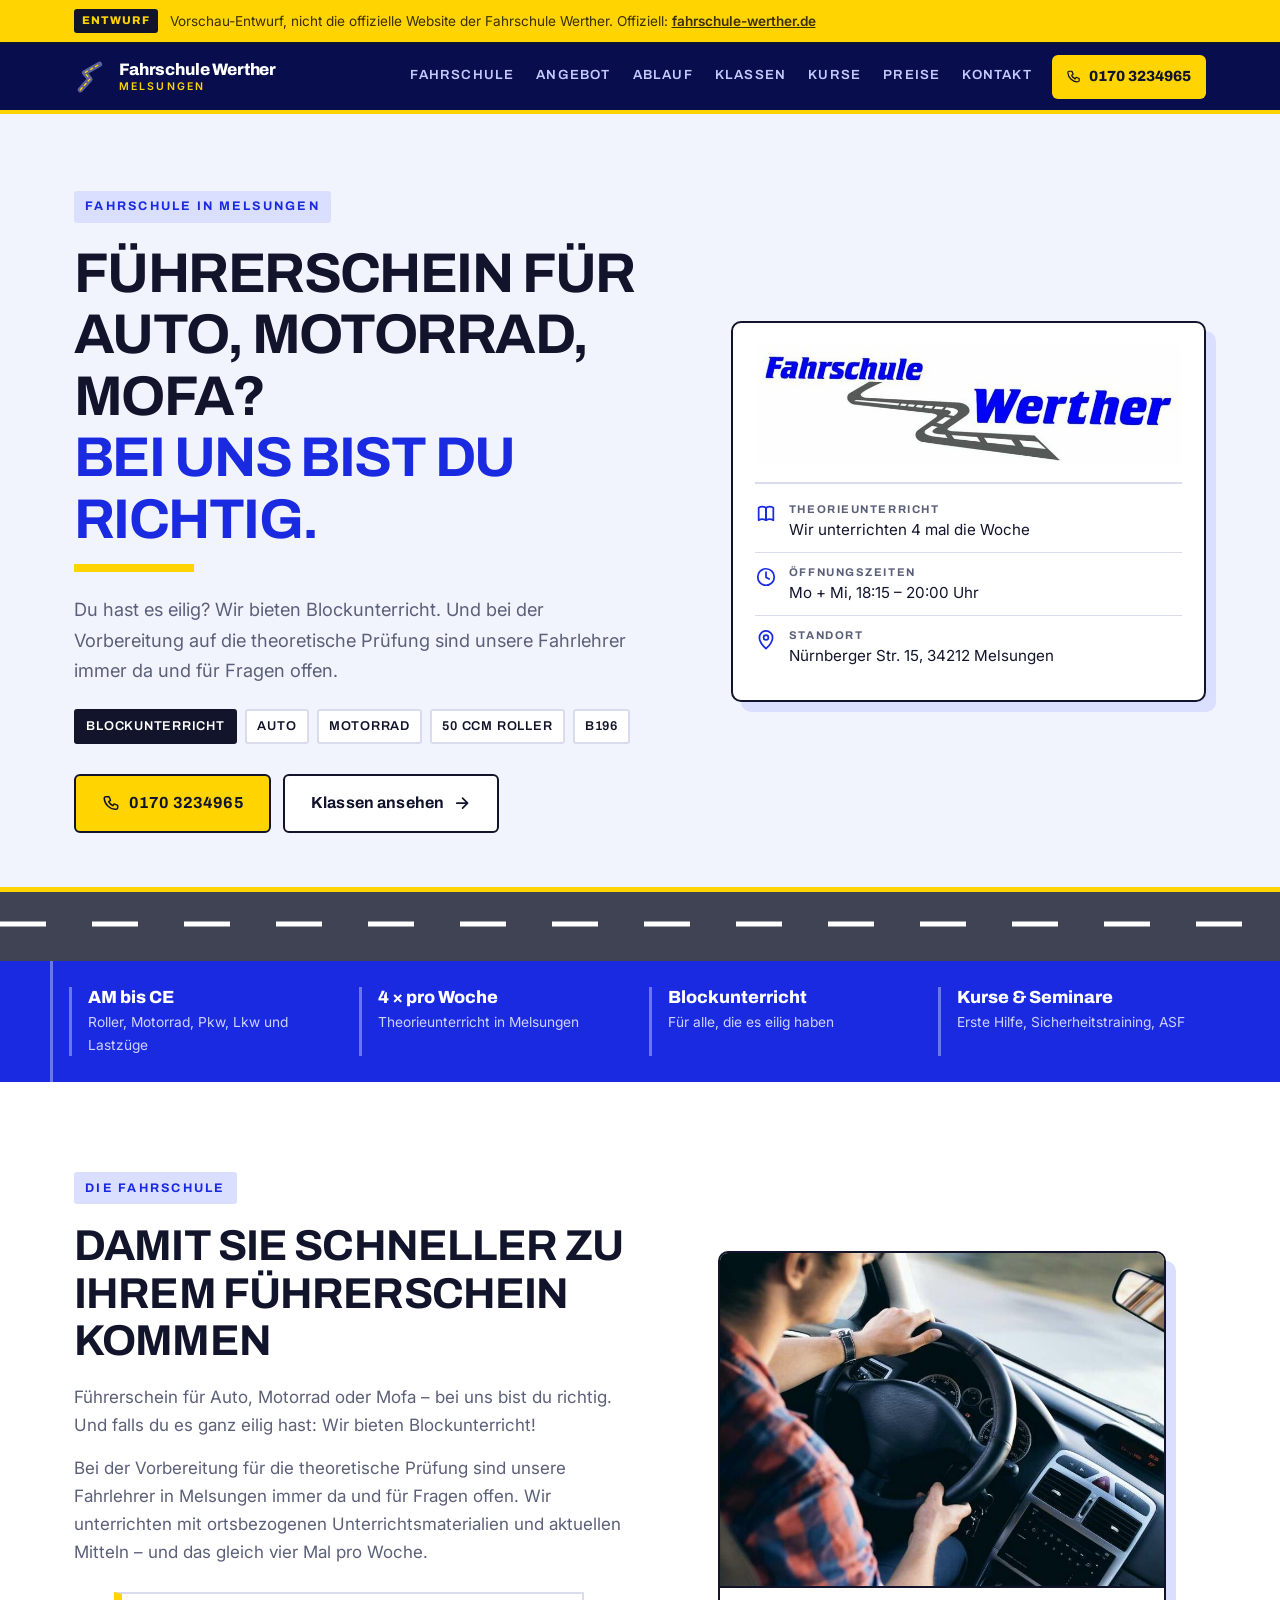
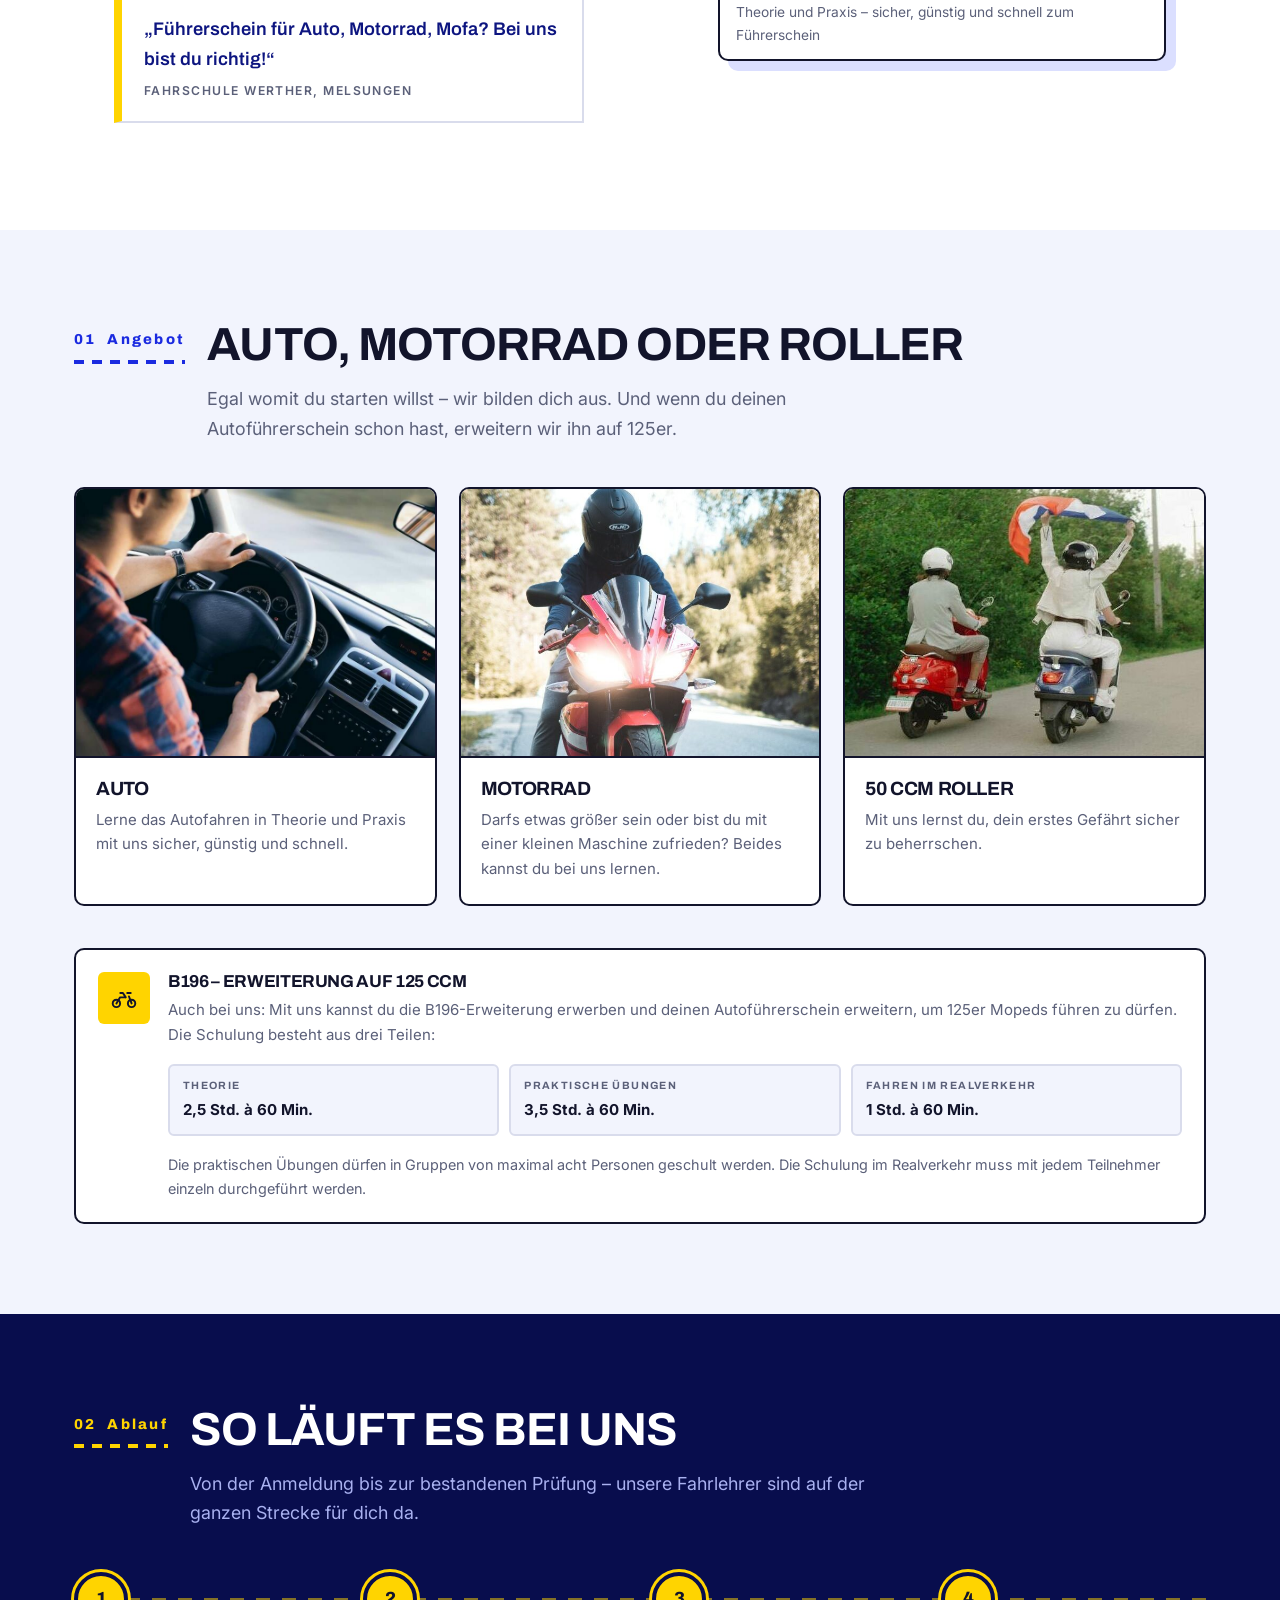
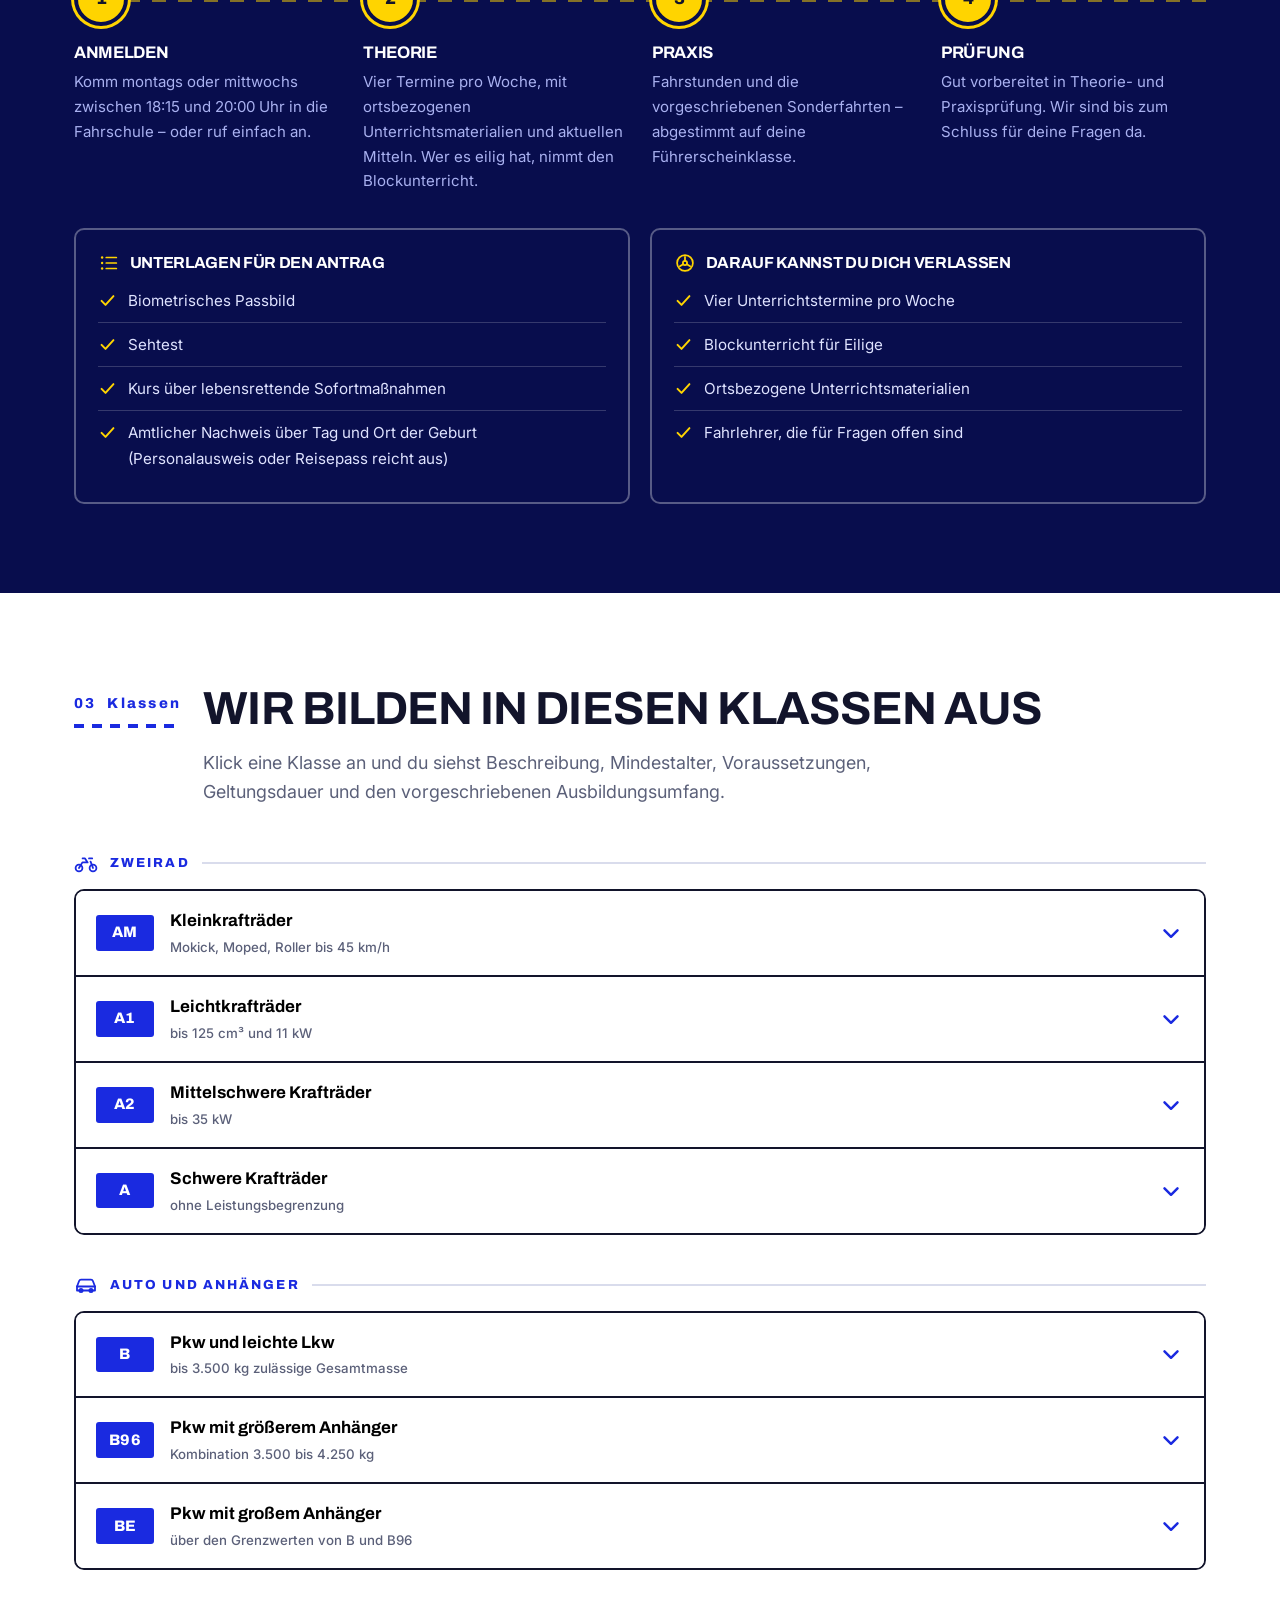
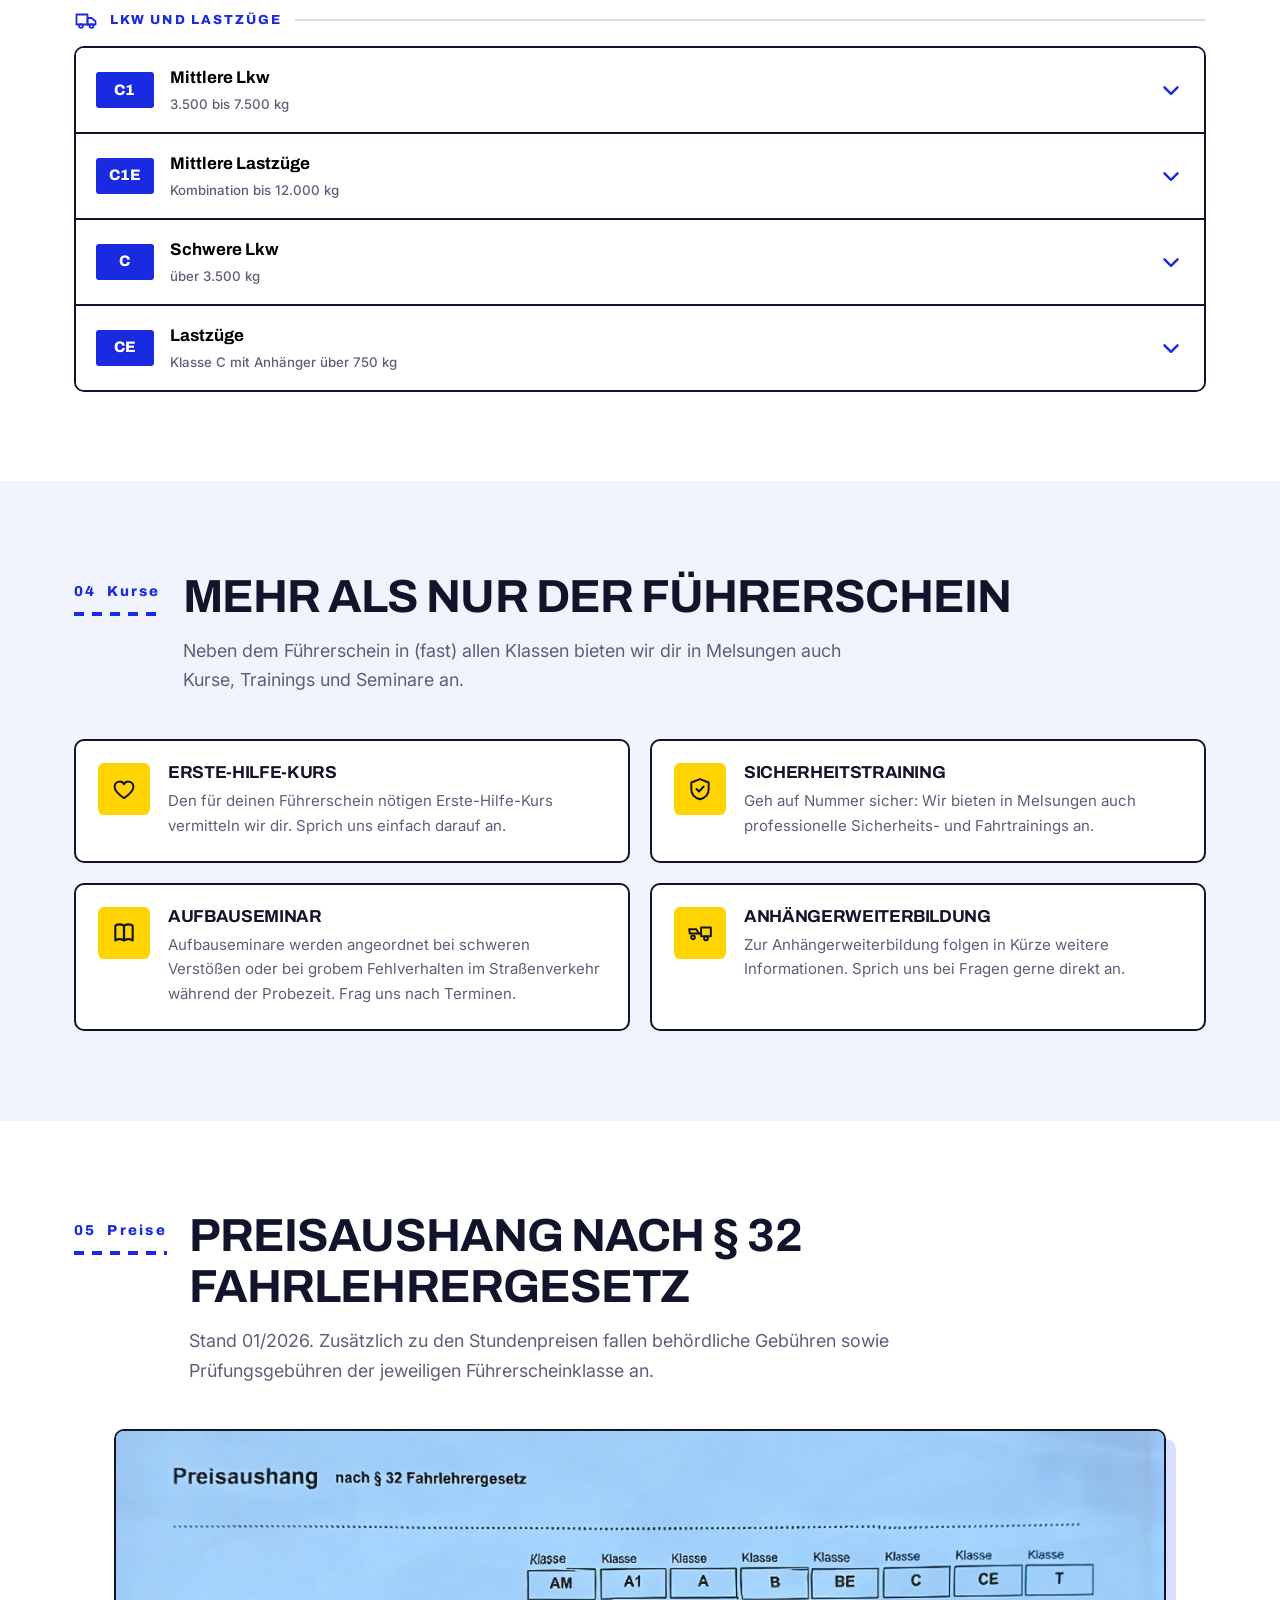
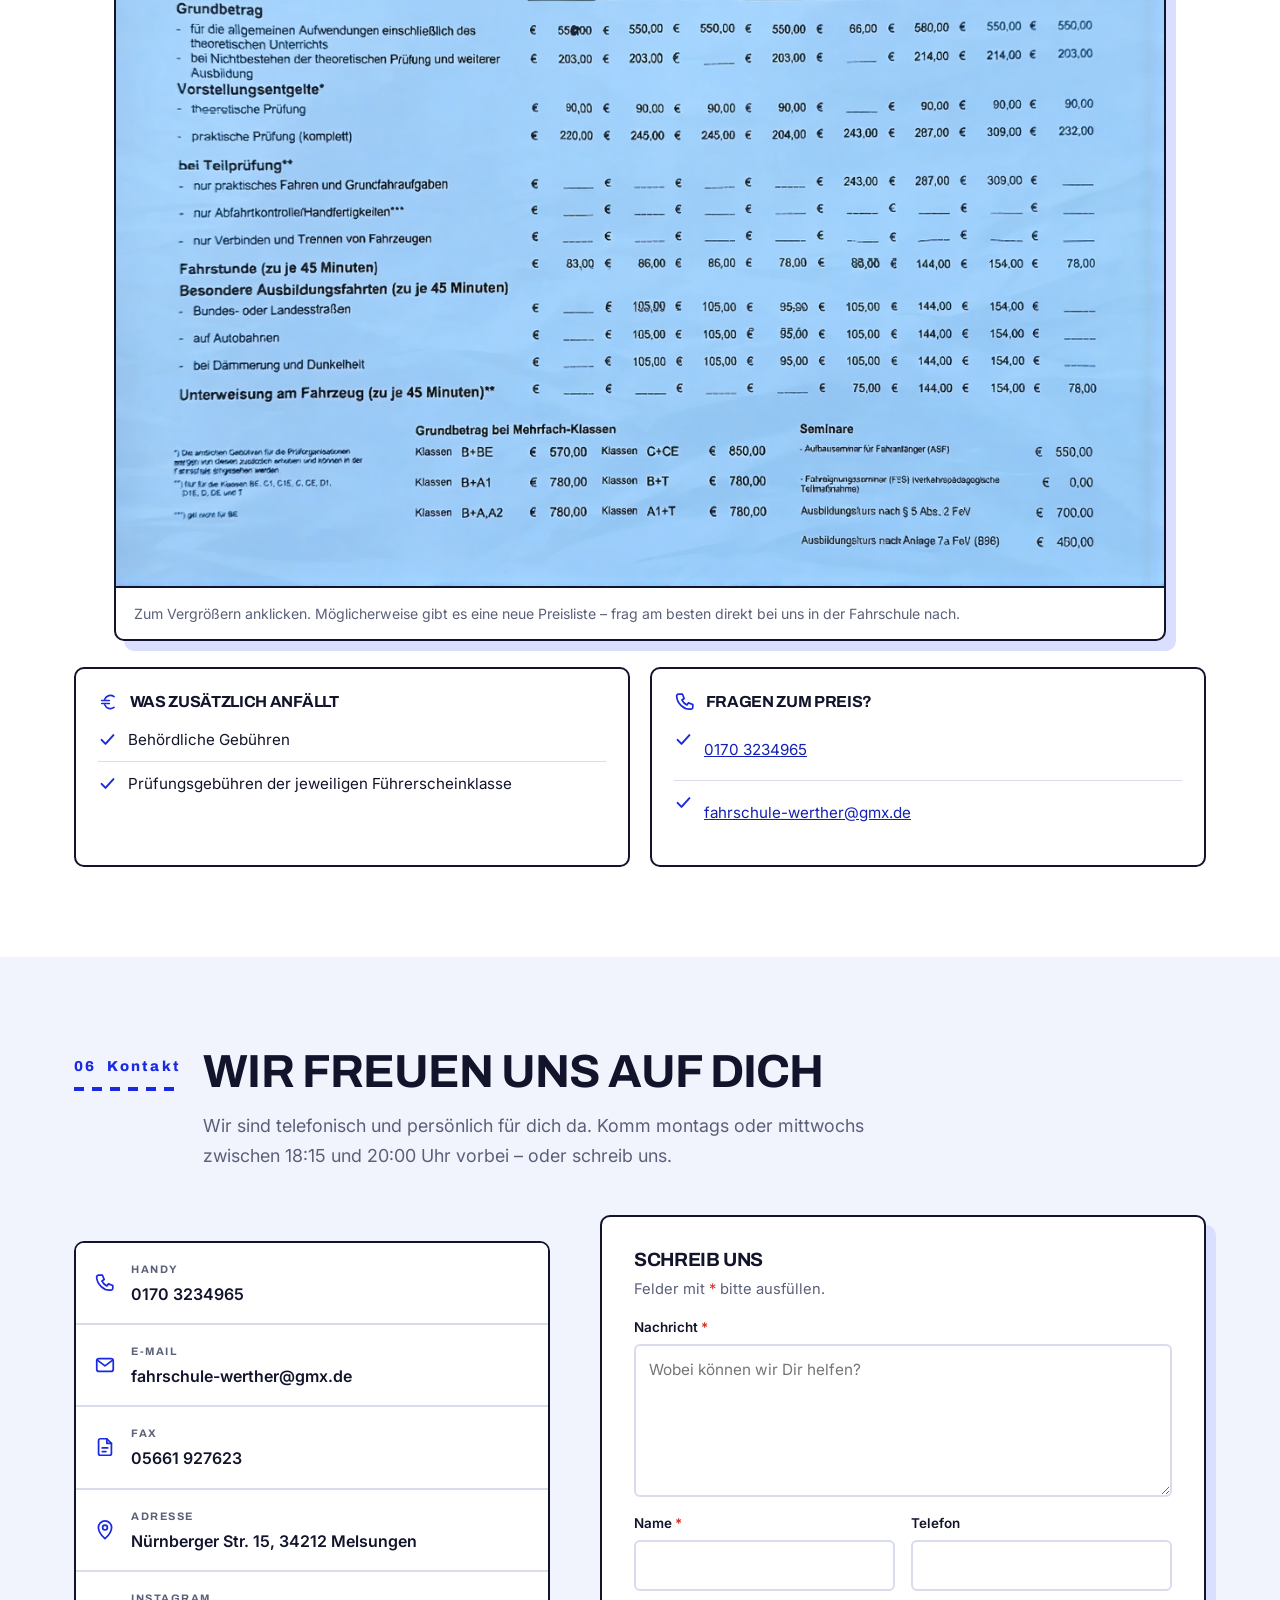
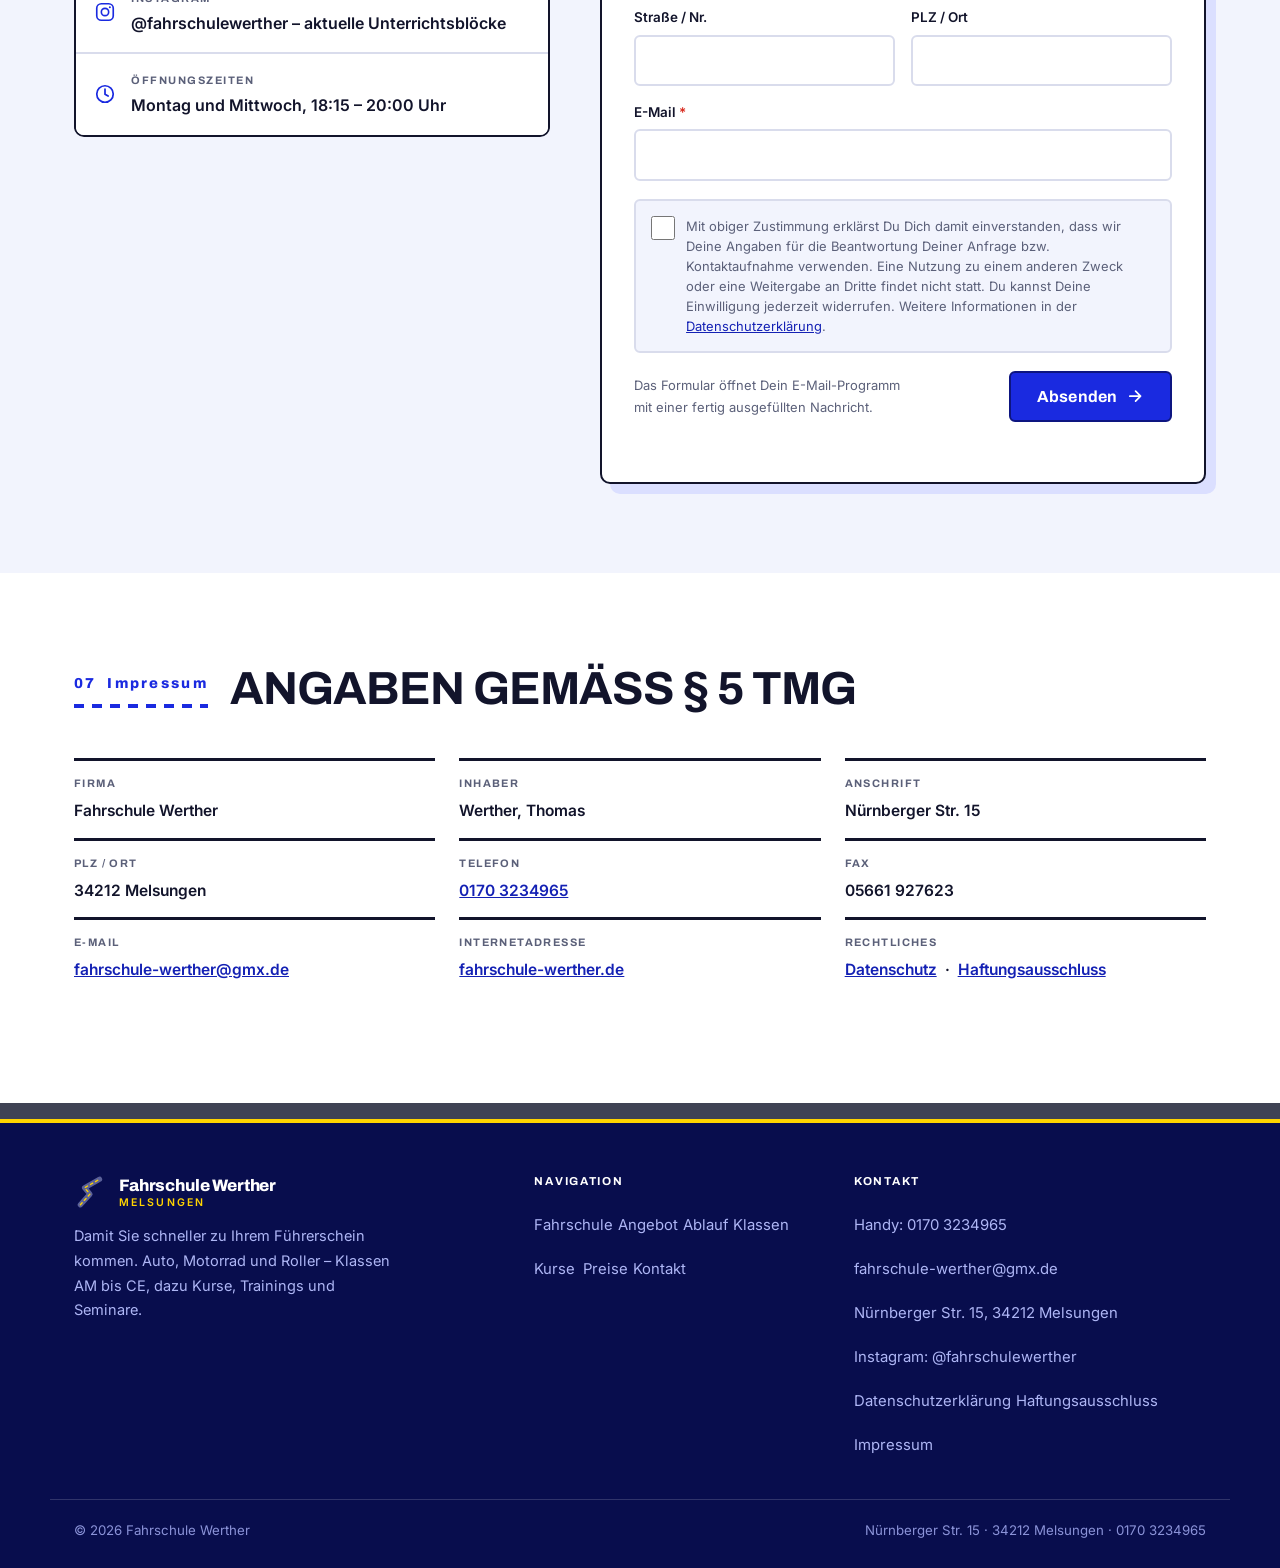
==== commit b1469108: "Design-Review eingearbeitet: Kontraste, Klickflaechen, Formularfehler, Textueberarbeitung" ====
--- a/index.html
+++ b/index.html
@@ -133,7 +133,7 @@
       <div>
         <span class="kicker">Fahrschule in Melsungen</span>
         <h1>Führerschein für Auto, Motorrad, Mofa? <em>Bei uns bist du richtig.</em></h1>
-        <p class="hero__lead">Damit Sie schneller zu Ihrem Führerschein kommen. Falls du es ganz eilig hast: Wir bieten Blockunterricht! Bei der Vorbereitung auf die theoretische Prüfung sind unsere Fahrlehrer immer da und für Fragen offen.</p>
+        <p class="hero__lead">Du hast es eilig? Wir bieten Blockunterricht. Und bei der Vorbereitung auf die theoretische Prüfung sind unsere Fahrlehrer immer da und für Fragen offen.</p>
         <div class="hero__chips">
           <span class="chip chip--fill">Blockunterricht</span>
           <span class="chip">Auto</span>
@@ -143,7 +143,7 @@
         </div>
         <div class="hero__cta">
           <a class="btn btn--yellow" href="tel:+491703234965"><svg aria-hidden="true"><use href="#i-phone"/></svg> 0170 3234965</a>
-          <a class="btn" href="#klassen">Führerscheinklassen <svg aria-hidden="true"><use href="#i-arrow"/></svg></a>
+          <a class="btn" href="#klassen">Klassen ansehen <svg aria-hidden="true"><use href="#i-arrow"/></svg></a>
         </div>
       </div>
       <div class="hero__media">
@@ -556,7 +556,7 @@
         <span class="head__num">04 &nbsp;Kurse</span>
         <div>
           <h2>Mehr als nur der Führerschein</h2>
-          <p>Neben dem Führerschein in (fast) allen Klassen bieten wir Euch in Melsungen auch Kurse, Trainings und Seminare an.</p>
+          <p>Neben dem Führerschein in (fast) allen Klassen bieten wir dir in Melsungen auch Kurse, Trainings und Seminare an.</p>
         </div>
       </div>
 
@@ -565,28 +565,28 @@
           <span class="service__ico" aria-hidden="true"><svg><use href="#i-heart"/></svg></span>
           <div>
             <h3>Erste-Hilfe-Kurs</h3>
-            <p>Den für Euren Führerschein notwendigen Erste-Hilfe-Kurs könnt Ihr ganz einfach von uns vermittelt bekommen. Sprecht uns darauf an!</p>
+            <p>Den für deinen Führerschein nötigen Erste-Hilfe-Kurs vermitteln wir dir. Sprich uns einfach darauf an.</p>
           </div>
         </div>
         <div class="service">
           <span class="service__ico" aria-hidden="true"><svg><use href="#i-shield"/></svg></span>
           <div>
             <h3>Sicherheitstraining</h3>
-            <p>Geht auf Nummer sicher! Bei der Fahrschule Werther in Melsungen bieten wir auch professionelle Sicherheits- und Fahrtrainings an.</p>
+            <p>Geh auf Nummer sicher: Wir bieten in Melsungen auch professionelle Sicherheits- und Fahrtrainings an.</p>
           </div>
         </div>
         <div class="service">
           <span class="service__ico" aria-hidden="true"><svg><use href="#i-book"/></svg></span>
           <div>
             <h3>Aufbauseminar</h3>
-            <p>Aufbauseminare werden angeordnet bei schweren Verstößen oder bei grobem Fehlverhalten im Straßenverkehr während der Probezeit. Fragt uns nach Terminen!</p>
+            <p>Aufbauseminare werden angeordnet bei schweren Verstößen oder bei grobem Fehlverhalten im Straßenverkehr während der Probezeit. Frag uns nach Terminen.</p>
           </div>
         </div>
         <div class="service">
           <span class="service__ico" aria-hidden="true"><svg><use href="#i-trailer"/></svg></span>
           <div>
             <h3>Anhängerweiterbildung</h3>
-            <p>Zur Anhängerweiterbildung folgen in Kürze weitere Informationen. Sprecht uns bei Fragen gerne direkt an.</p>
+            <p>Zur Anhängerweiterbildung folgen in Kürze weitere Informationen. Sprich uns bei Fragen gerne direkt an.</p>
           </div>
         </div>
       </div>
@@ -608,7 +608,7 @@
         <a href="assets/img/preisaushang.png" target="_blank" rel="noopener" aria-label="Preisaushang in voller Größe öffnen">
           <img src="assets/img/preisaushang.png" width="1200" height="864" alt="Preisaushang der Fahrschule Werther nach § 32 Fahrlehrergesetz mit Grundbeträgen, Vorstellungsentgelten und Preisen je Fahrstunde für die Klassen AM, A1, A, B, BE, C, CE und T." loading="lazy">
         </a>
-        <figcaption>Zum Vergrößern anklicken. Möglicherweise gibt es eine neue Preisliste &ndash; informiert Euch darüber gerne bei uns in der Fahrschule.</figcaption>
+        <figcaption>Zum Vergrößern anklicken. Möglicherweise gibt es eine neue Preisliste &ndash; frag am besten direkt bei uns in der Fahrschule nach.</figcaption>
       </figure>
 
       <div class="checks rise" style="margin-top:26px">
@@ -637,7 +637,7 @@
         <span class="head__num">06 &nbsp;Kontakt</span>
         <div>
           <h2>Wir freuen uns auf dich</h2>
-          <p>Gerne sind wir telefonisch oder persönlich für Dich erreichbar. Komm einfach montags oder mittwochs zwischen 18:15 und 20:00 Uhr vorbei &ndash; oder schreib uns.</p>
+          <p>Wir sind telefonisch und persönlich für dich da. Komm montags oder mittwochs zwischen 18:15 und 20:00 Uhr vorbei &ndash; oder schreib uns.</p>
         </div>
       </div>
 
--- a/assets/css/style.css
+++ b/assets/css/style.css
@@ -356,3 +356,25 @@
    wie "Anhaengerweiterbildung" haben dadurch die Kachel aufgeblaeht. */
 .service>div,.reach span,.logocard__facts span,.acc__name,.stop{min-width:0}
 .service h3,.service p,.reach span,.acc__name,.acc__name small{overflow-wrap:anywhere}
+
+/* ==========================================================================
+   Barrierefreiheit: Klickflaechen nach WCAG 2.5.5 (mindestens 44x44 px)
+   ========================================================================== */
+.callbtn{min-height:44px;min-width:44px;justify-content:center}
+.navtoggle{height:44px}
+@media (max-width:960px){
+  .mainnav a{min-height:48px;display:flex;align-items:center}
+}
+/* Zustimmungshaken groesser, Label als Trefferflaeche */
+.agree input{width:24px;height:24px;margin-top:0}
+.agree label{cursor:pointer;padding:10px 0;margin:-10px 0}
+/* Telefon- und E-Mail-Links in Listen bekommen eine echte Trefferflaeche */
+.checkbox li a,.foot a{display:inline-flex;align-items:center;min-height:44px}
+
+/* ---------- Formularfehler ---------- */
+.fld-error{margin-top:5px;font-size:.83rem;font-weight:600;color:#d92b1f;grid-column:1/-1}
+.fld.has-error input,.fld.has-error textarea{border-color:#d92b1f}
+.agree.has-error{border-color:#d92b1f}
+/* Logo-Link und kurze Fusszeilen-Links auf volle Trefferflaeche */
+.logo{min-height:44px}
+.foot a{min-width:44px}
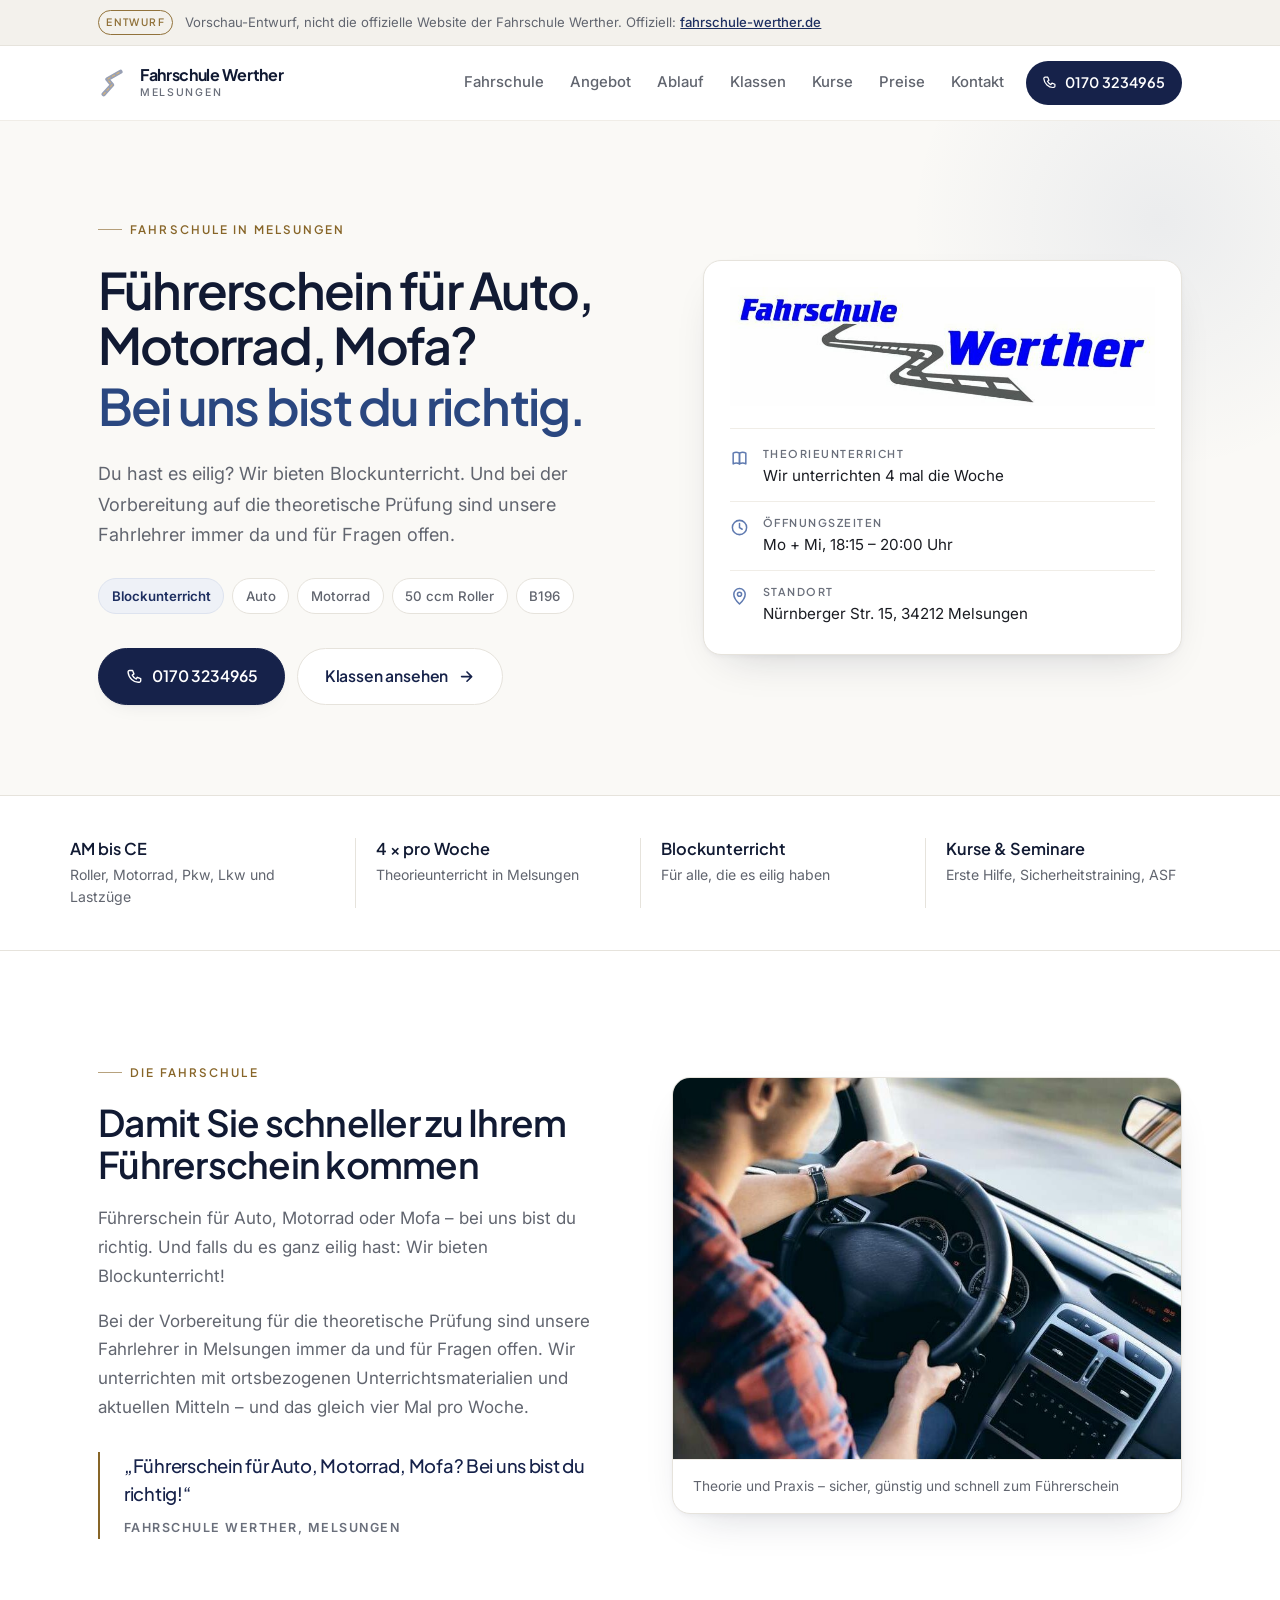
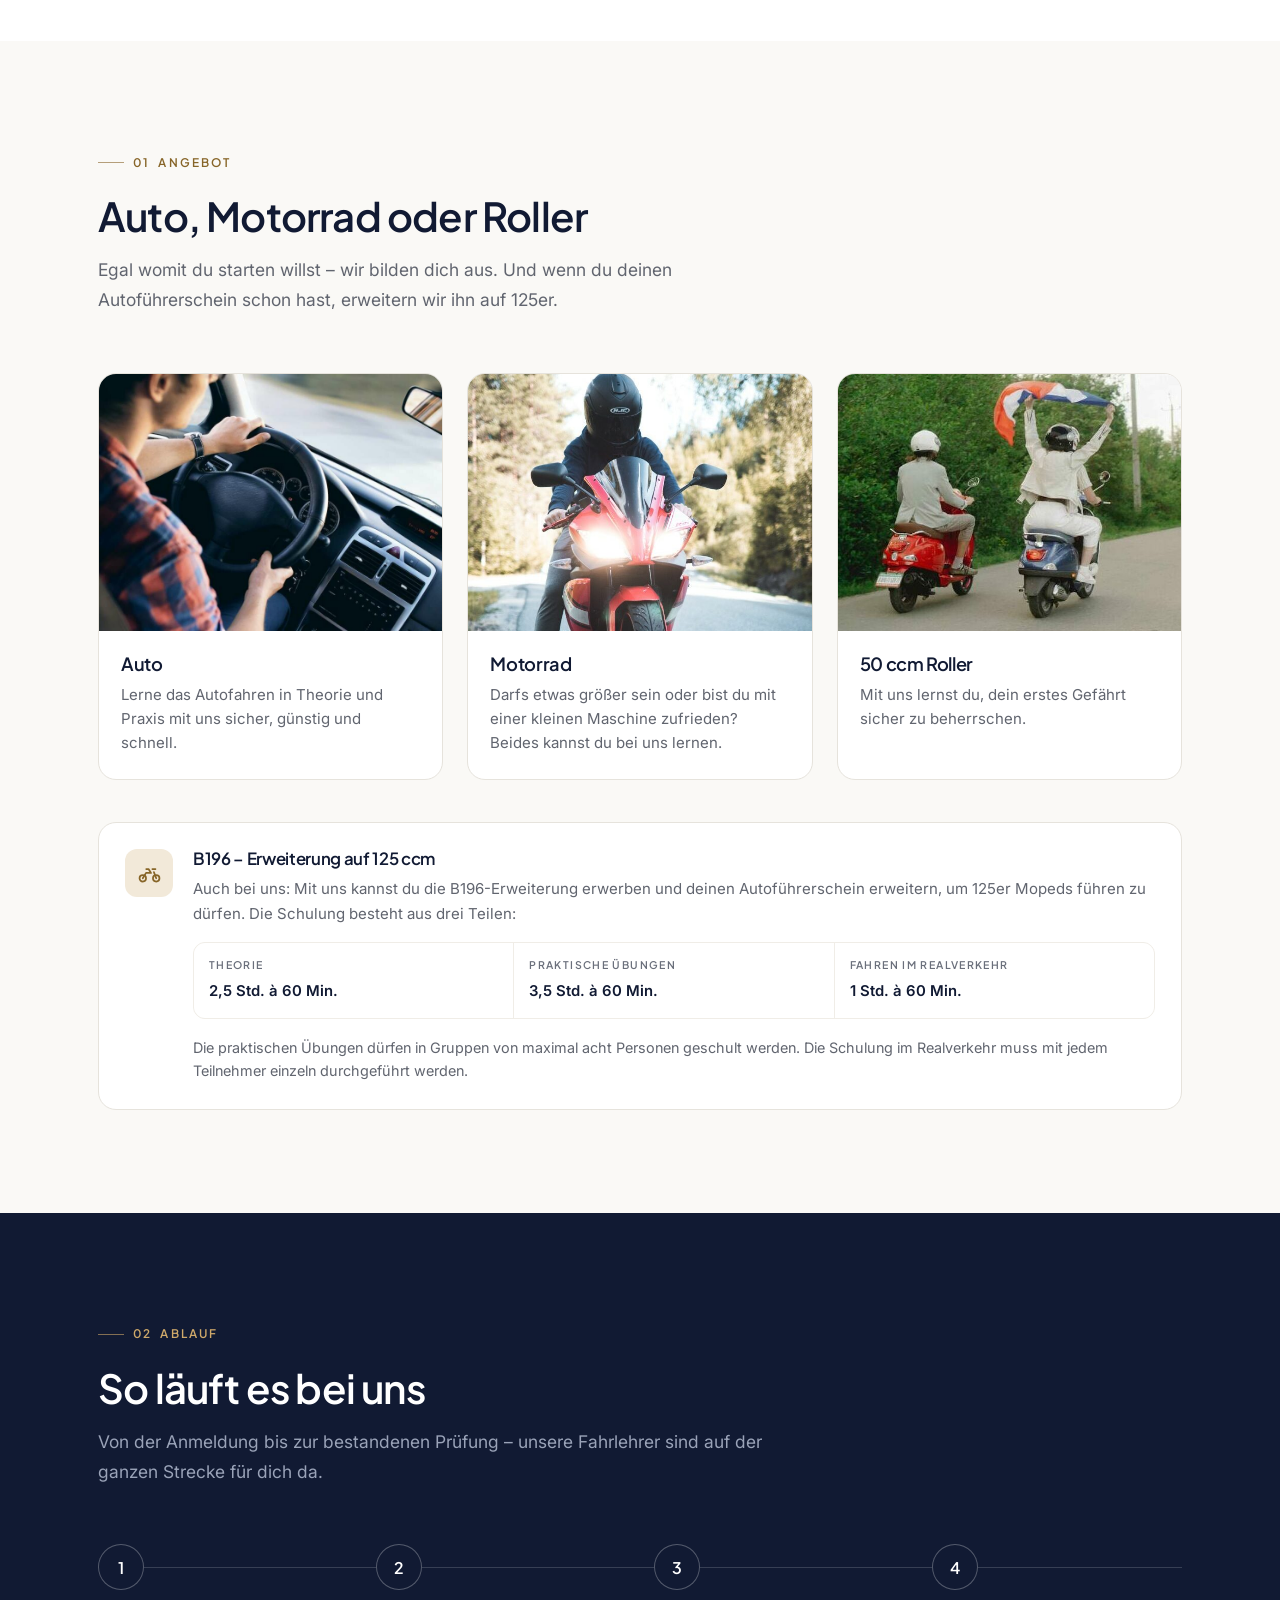
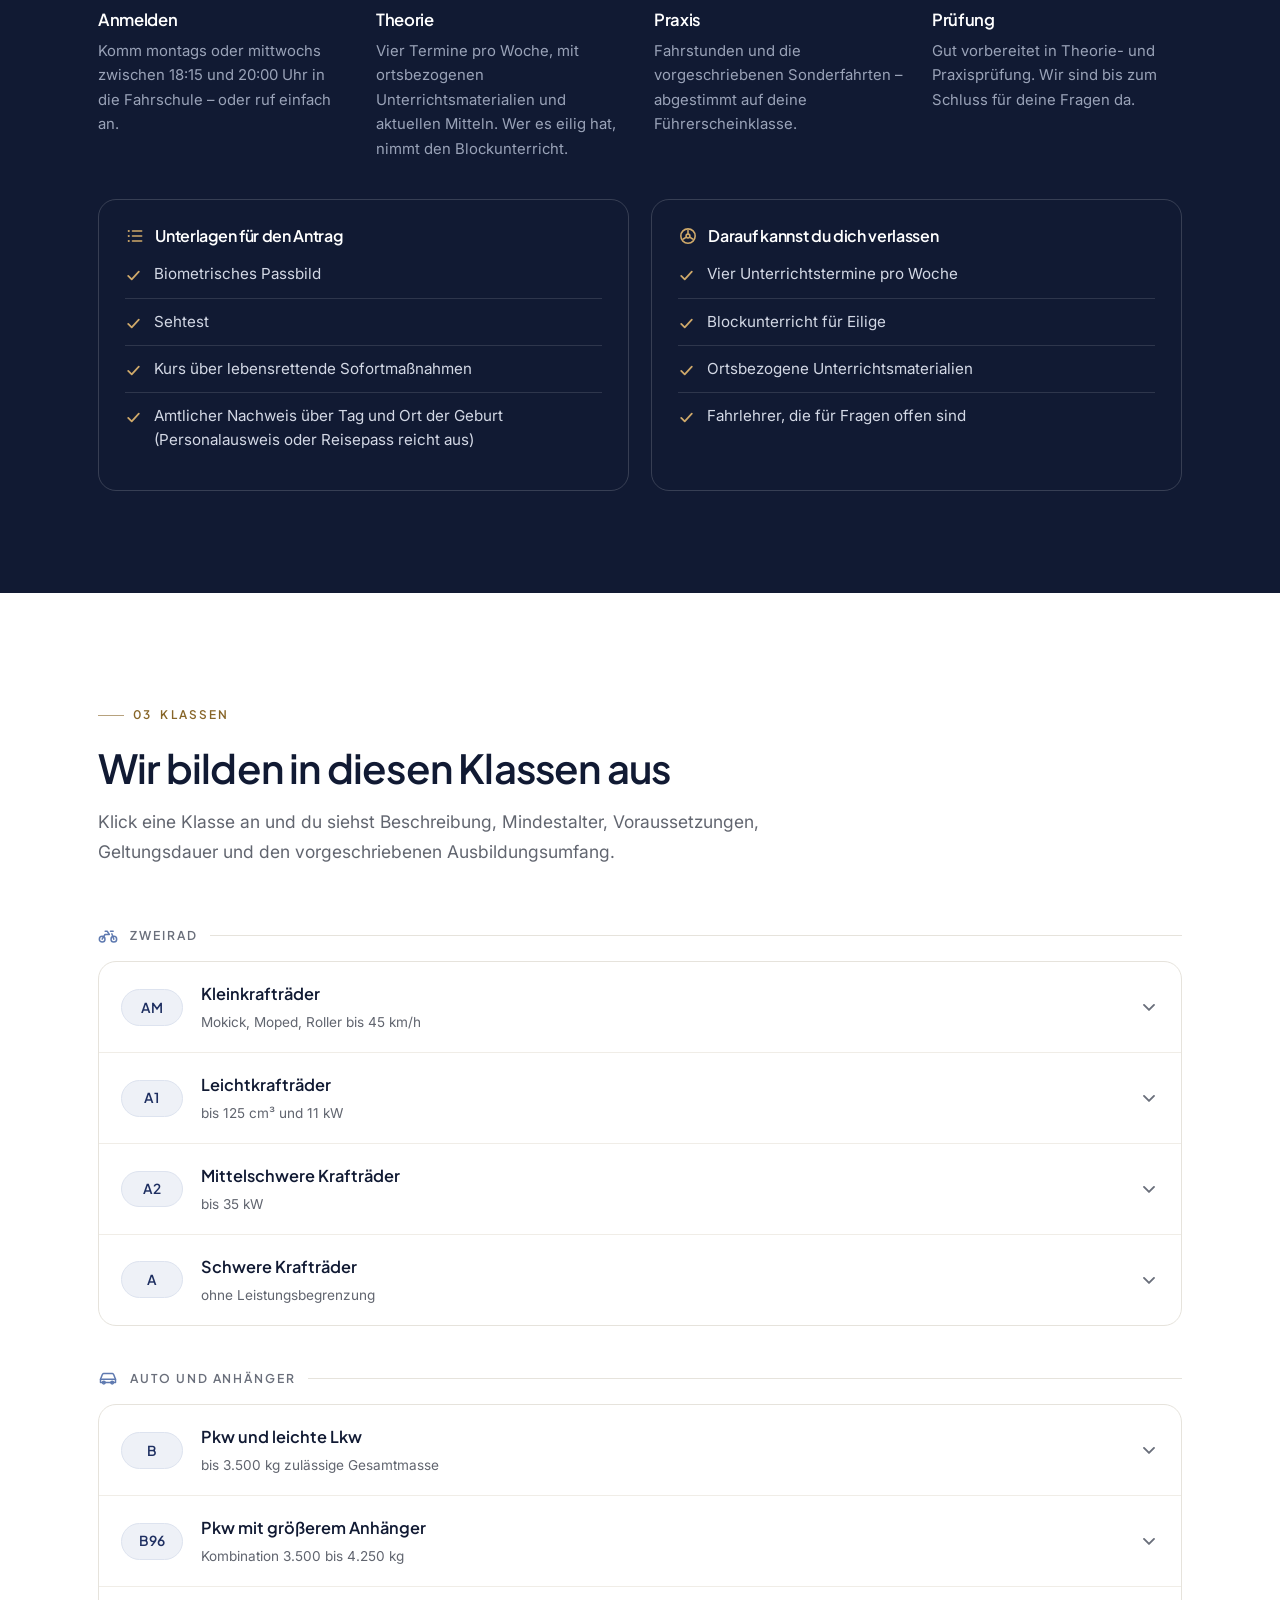
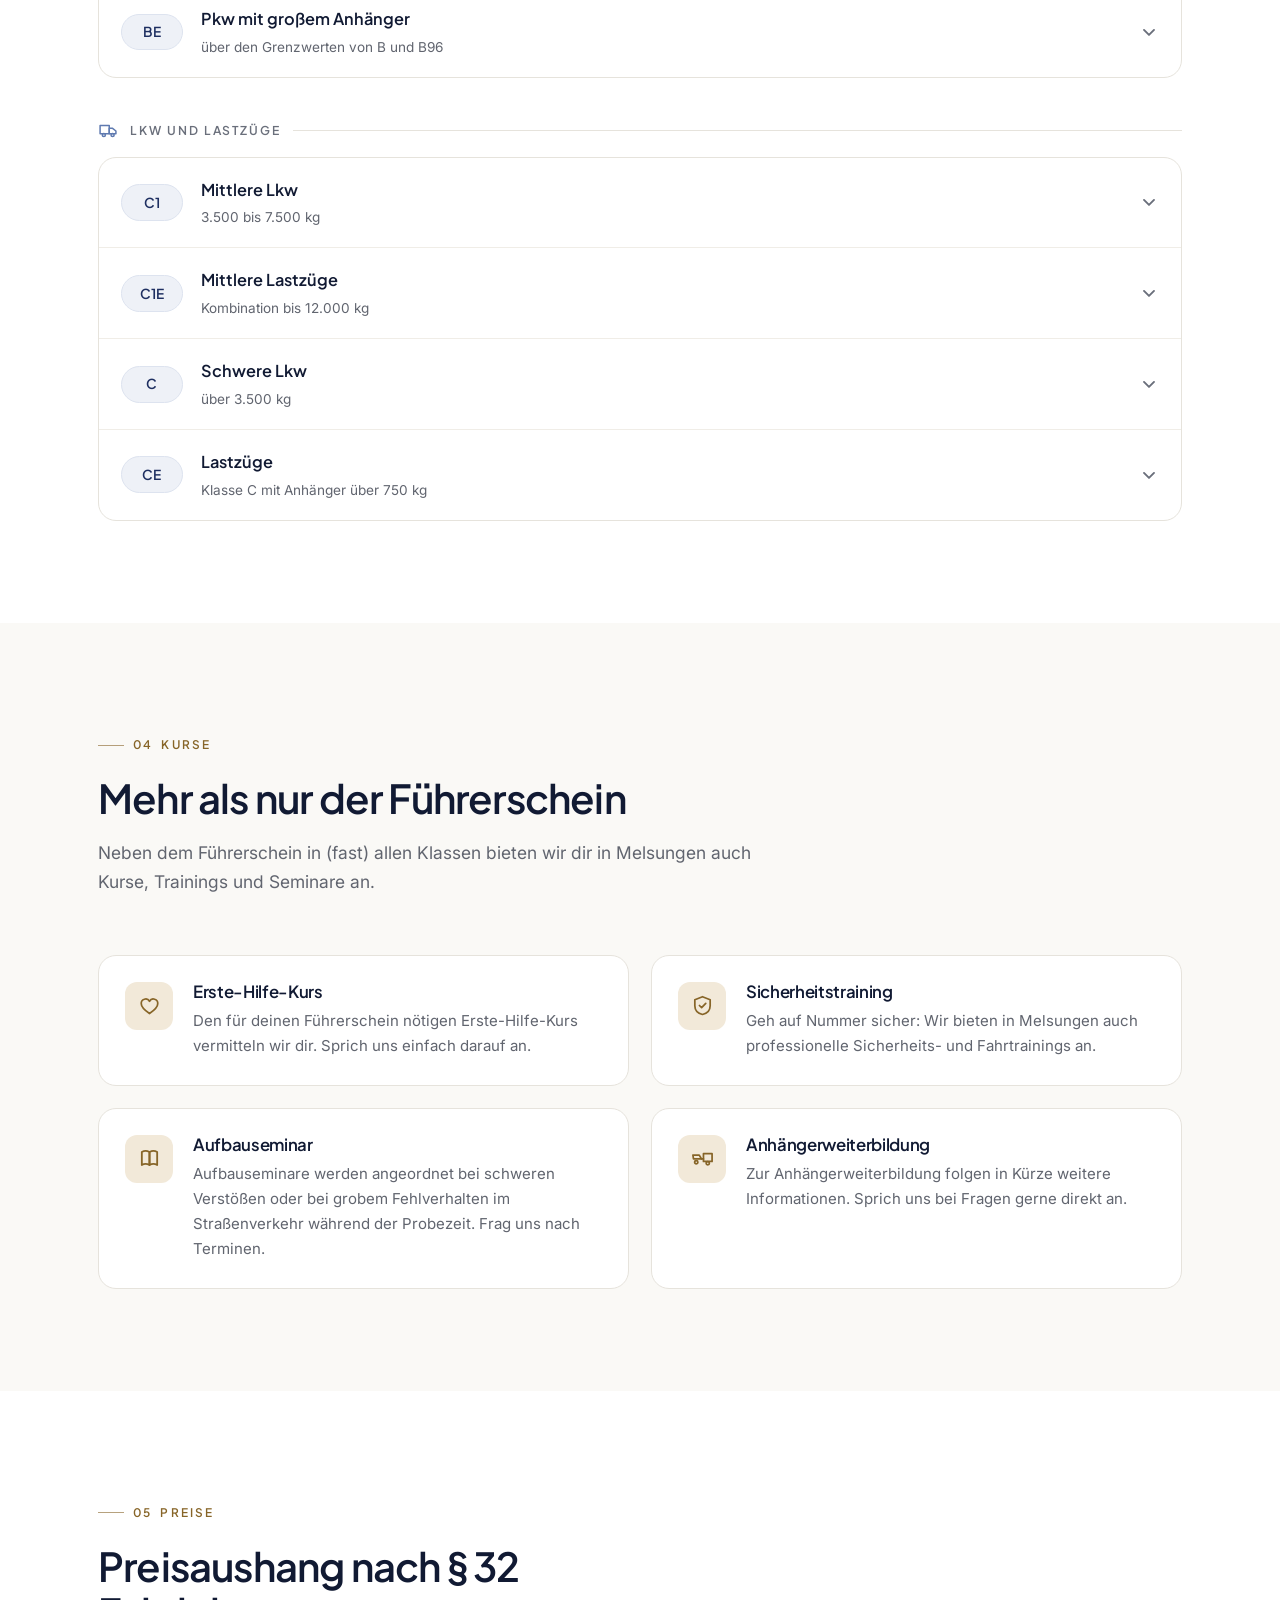
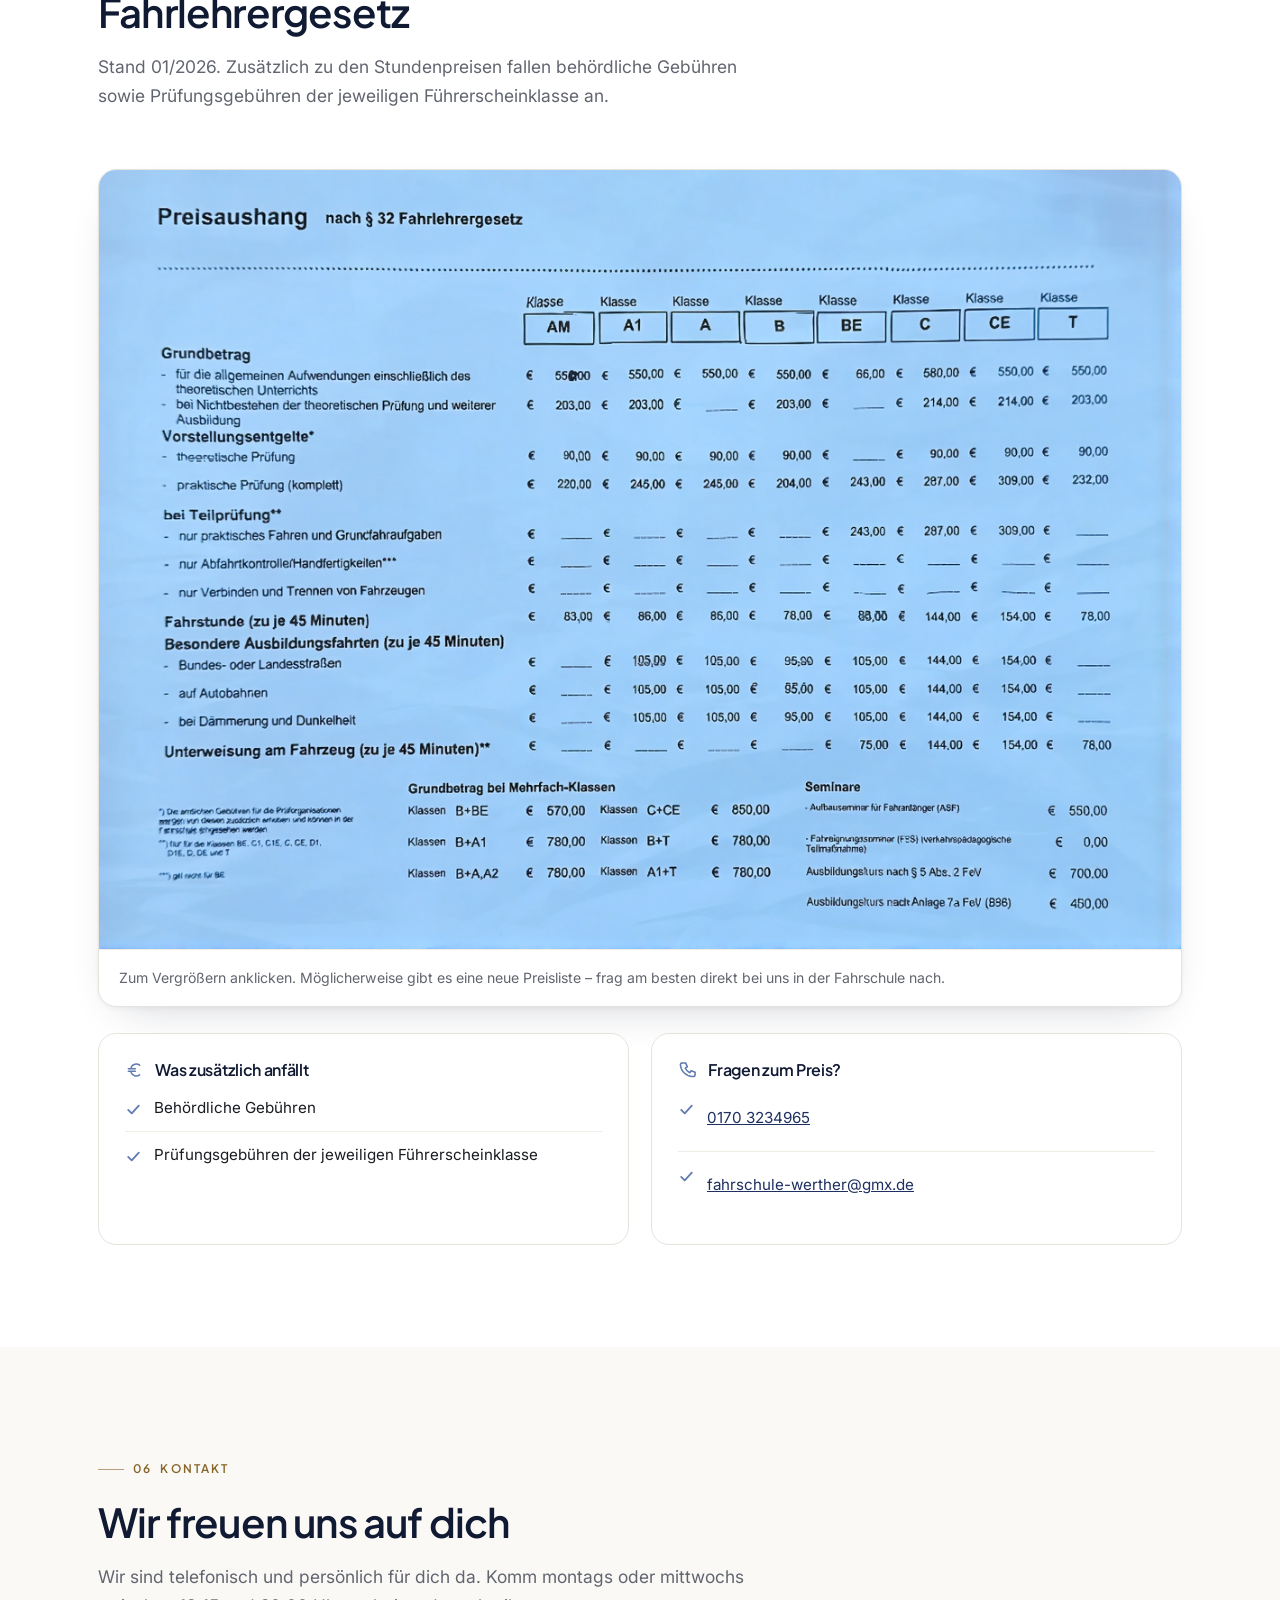
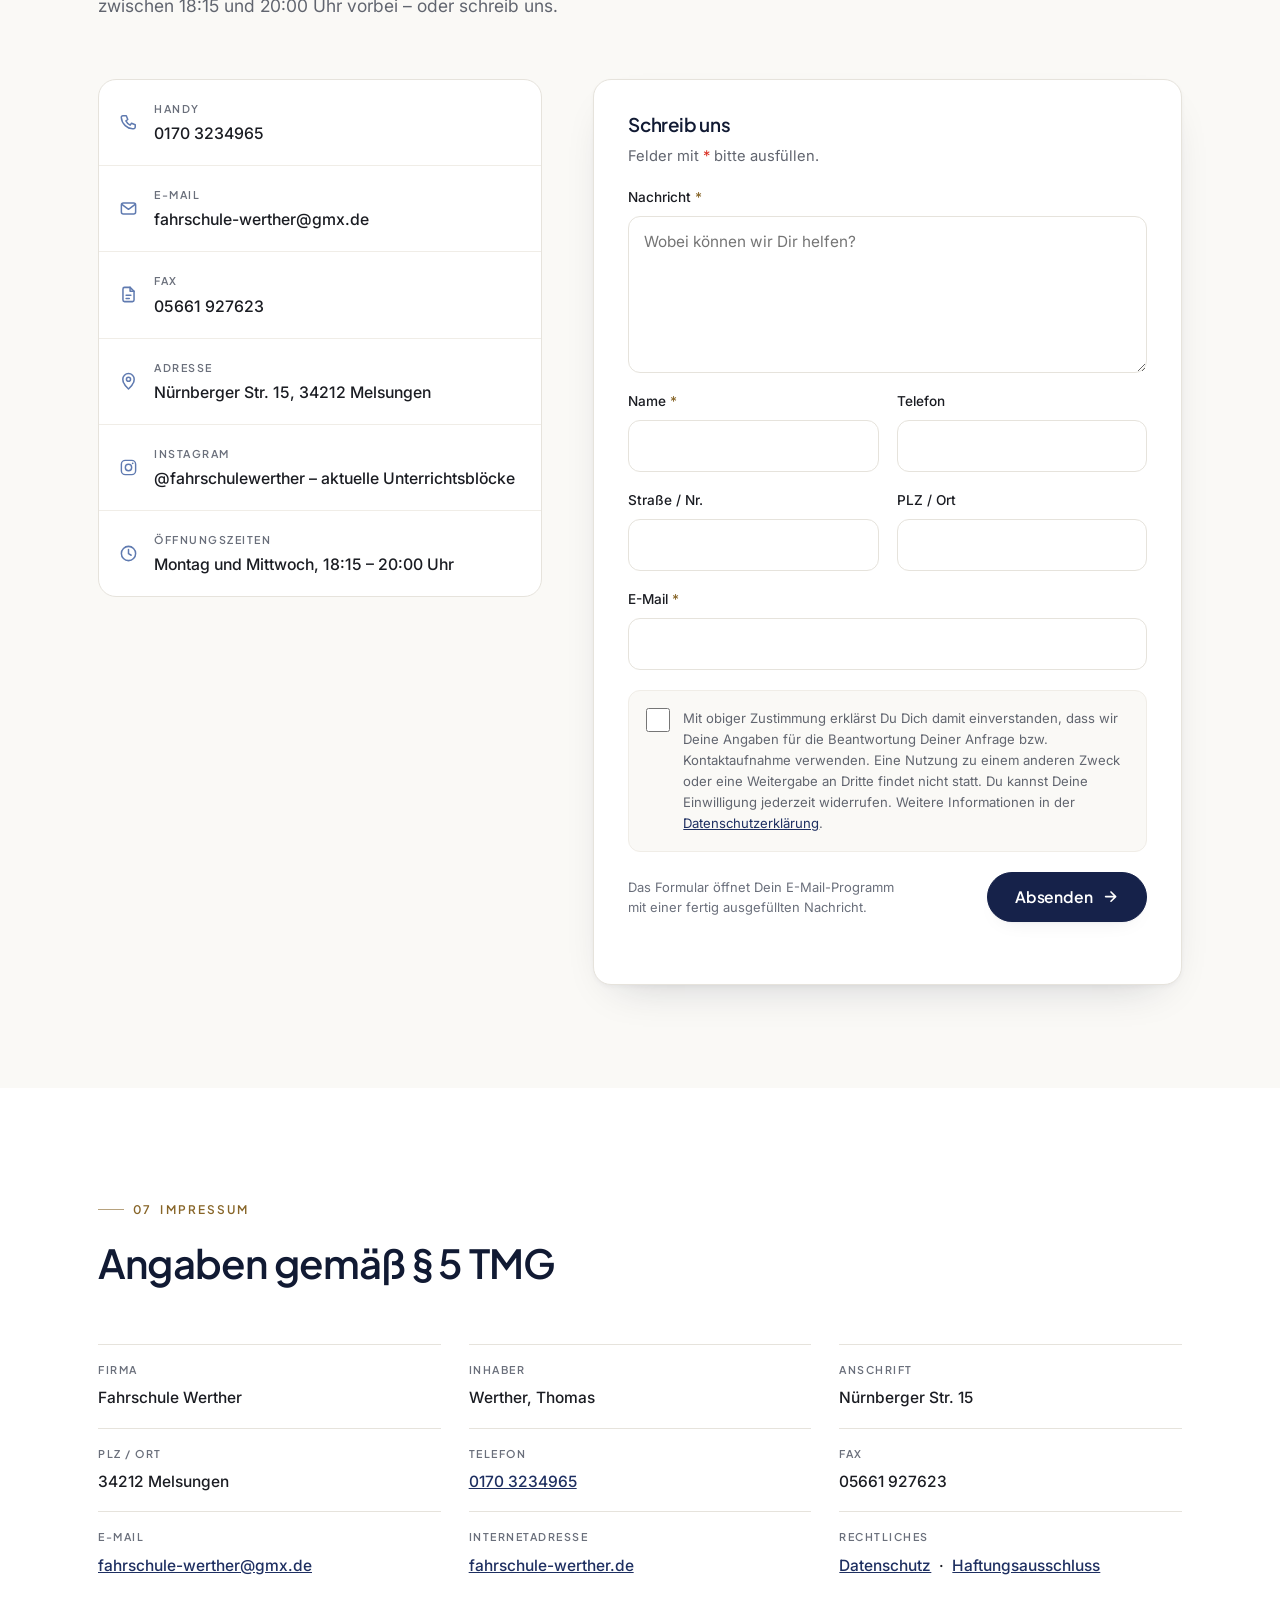
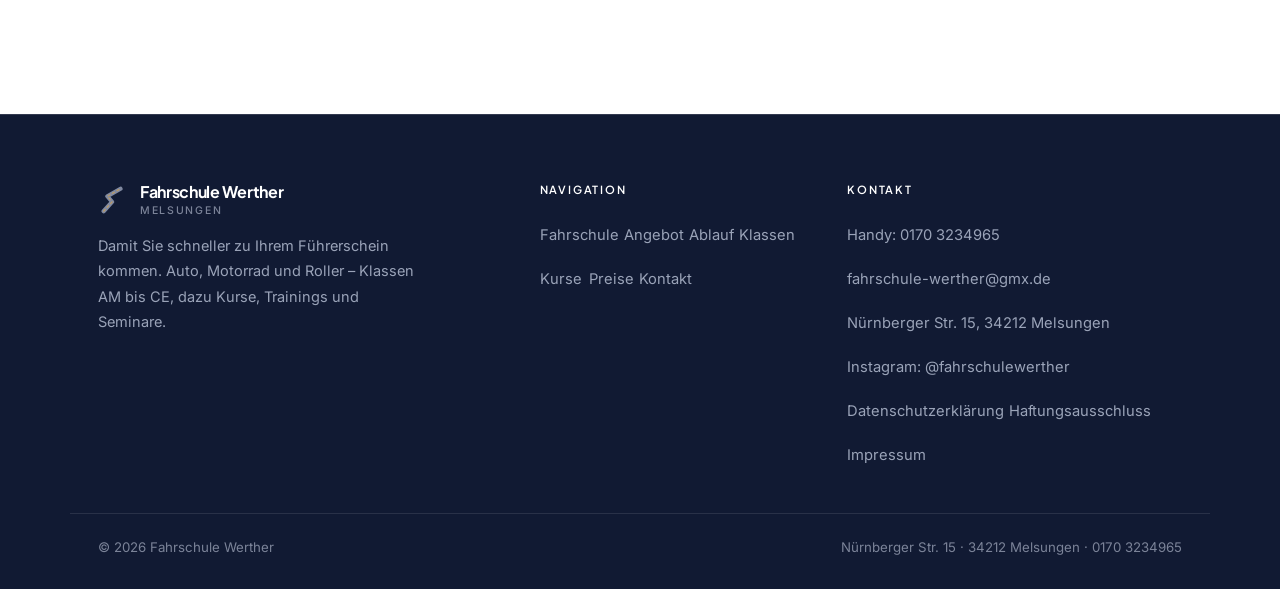
==== commit e9bfda7c: "Werther optisch beruhigt: Stahlblau statt Neon, Messing sparsam, weiche Konturen" ====
--- a/index.html
+++ b/index.html
@@ -8,17 +8,17 @@
 <meta name="description" content="Fahrschule Werther in Melsungen: Führerschein für Auto, Motorrad und Roller. Klassen AM bis CE, B196-Erweiterung, Blockunterricht, Erste-Hilfe-Kurs und Sicherheitstraining. Nürnberger Str. 15, 34212 Melsungen.">
 <meta name="keywords" content="Fahrschule Melsungen, Führerschein Melsungen, Klasse B, Klasse A, B196, BE, C, CE, Blockunterricht, Erste Hilfe Kurs, Sicherheitstraining, Werther">
 <meta name="author" content="Fahrschule Werther">
-<meta name="theme-color" content="#080d4d">
+<meta name="theme-color" content="#111a33">
 <link rel="canonical" href="https://fahrschule-werther.de/">
 <meta property="og:type" content="website">
 <meta property="og:title" content="Fahrschule Werther – Melsungen">
 <meta property="og:description" content="Damit Sie schneller zu Ihrem Führerschein kommen. Auto, Motorrad und Roller – Klassen AM bis CE in Melsungen.">
 <meta property="og:locale" content="de_DE">
 <meta property="og:image" content="assets/img/logo.jpg">
-<link rel="icon" href="data:image/svg+xml,%3Csvg xmlns='http://www.w3.org/2000/svg' viewBox='0 0 64 64'%3E%3Crect width='64' height='64' rx='8' fill='%23080d4d'/%3E%3Cpath d='M14 54 L30 34 L20 22 L44 10' stroke='%23ffd400' stroke-width='7' fill='none' stroke-linecap='round' stroke-linejoin='round'/%3E%3C/svg%3E">
+<link rel="icon" href="data:image/svg+xml,%3Csvg xmlns='http://www.w3.org/2000/svg' viewBox='0 0 64 64'%3E%3Crect width='64' height='64' rx='14' fill='%23111a33'/%3E%3Cpath d='M14 54 L30 34 L20 22 L44 10' stroke='%23cfa96a' stroke-width='6' fill='none' stroke-linecap='round' stroke-linejoin='round'/%3E%3C/svg%3E">
 <link rel="preconnect" href="https://fonts.googleapis.com">
 <link rel="preconnect" href="https://fonts.gstatic.com" crossorigin>
-<link href="https://fonts.googleapis.com/css2?family=Archivo:wght@500;600;700;800&family=Inter:wght@400;500;600;700&display=swap" rel="stylesheet">
+<link href="https://fonts.googleapis.com/css2?family=Plus+Jakarta+Sans:wght@500;600;700&family=Inter:wght@400;500;600&display=swap" rel="stylesheet">
 <link rel="stylesheet" href="assets/css/style.css">
 <script>
 /* Einblend-Animationen nur aktivieren, wenn sie auch sicher wieder ausgeblendet
@@ -104,8 +104,8 @@
   <div class="topbar__inner">
     <a class="logo" href="#top" aria-label="Fahrschule Werther – zum Seitenanfang">
       <svg class="logo__road" viewBox="0 0 64 64" aria-hidden="true">
-        <path d="M12 56 L30 36 L20 24 L48 8" stroke="#5b6199" stroke-width="10" fill="none" stroke-linecap="round" stroke-linejoin="round"/>
-        <path class="lane" d="M12 56 L30 36 L20 24 L48 8" stroke="#ffd400" stroke-width="2.5" fill="none" stroke-linecap="round" stroke-linejoin="round"/>
+        <path d="M12 56 L30 36 L20 24 L48 8" stroke="#8d96ad" stroke-width="9" fill="none" stroke-linecap="round" stroke-linejoin="round"/>
+        <path class="lane" d="M12 56 L30 36 L20 24 L48 8" stroke="#cfa96a" stroke-width="2.5" fill="none" stroke-linecap="round" stroke-linejoin="round"/>
       </svg>
       <span class="logo__txt">Fahrschule Werther<span>Melsungen</span></span>
     </a>
@@ -166,7 +166,6 @@
         </div>
       </div>
     </div>
-    <div class="hero__road" aria-hidden="true"></div>
   </section>
 
   <!-- ===================== FAKTENBAND ===================== -->
@@ -185,7 +184,7 @@
       <div class="split rise">
         <div>
           <span class="kicker">Die Fahrschule</span>
-          <h2 style="font-size:clamp(1.8rem,1.3rem + 2vw,2.7rem);text-transform:uppercase;margin-top:18px">Damit Sie schneller zu Ihrem Führerschein kommen</h2>
+          <h2 style="margin-top:18px">Damit Sie schneller zu Ihrem Führerschein kommen</h2>
           <p class="muted" style="margin-top:18px">Führerschein für Auto, Motorrad oder Mofa &ndash; bei uns bist du richtig. Und falls du es ganz eilig hast: Wir bieten Blockunterricht!</p>
           <p class="muted">Bei der Vorbereitung für die theoretische Prüfung sind unsere Fahrlehrer in Melsungen immer da und für Fragen offen. Wir unterrichten mit ortsbezogenen Unterrichtsmaterialien und aktuellen Mitteln &ndash; und das gleich vier Mal pro Woche.</p>
           <blockquote class="pull">
@@ -752,8 +751,8 @@
     <div>
       <div class="foot__brand">
         <svg class="logo__road" viewBox="0 0 64 64" aria-hidden="true">
-          <path d="M12 56 L30 36 L20 24 L48 8" stroke="#5b6199" stroke-width="10" fill="none" stroke-linecap="round" stroke-linejoin="round"/>
-          <path class="lane" d="M12 56 L30 36 L20 24 L48 8" stroke="#ffd400" stroke-width="2.5" fill="none" stroke-linecap="round" stroke-linejoin="round"/>
+          <path d="M12 56 L30 36 L20 24 L48 8" stroke="#8d96ad" stroke-width="9" fill="none" stroke-linecap="round" stroke-linejoin="round"/>
+          <path class="lane" d="M12 56 L30 36 L20 24 L48 8" stroke="#cfa96a" stroke-width="2.5" fill="none" stroke-linecap="round" stroke-linejoin="round"/>
         </svg>
         <span class="logo__txt">Fahrschule Werther<span>Melsungen</span></span>
       </div>
--- a/assets/css/style.css
+++ b/assets/css/style.css
@@ -1,348 +1,364 @@
 /* ==========================================================================
    Fahrschule Werther – Melsungen
-   Eigenständiges Designsystem. Leitmotiv ist die Straße aus dem Logo:
-   Fahrbahnmarkierungen, Routenlinien, kantige Flächen, kräftiges Blau/Gelb.
-   Bewusst anders aufgebaut als andere Fahrschul-Entwürfe.
+   Ruhiges, hochwertiges Designsystem. Tiefes Stahlblau auf warmem Papierton,
+   Messing nur als sparsamer Akzent. Weiche Konturen, viel Weissraum,
+   Grossbuchstaben nur in kleinen Auszeichnungen.
    ========================================================================== */
 
 :root{
-  --blue:#1a2ae0;
-  --blue-600:#1421b4;
-  --blue-800:#0d1580;
-  --blue-900:#080d4d;
-  --blue-50:#eef0ff;
-  --blue-100:#dbdfff;
-  --yellow:#ffd400;
-  --yellow-600:#e0b800;
-  --asphalt:#3f4354;
-  --ink:#12142b;
-  --muted:#5b6079;
-  --line:#d9dcec;
+  /* Blau, aus dem Logo abgeleitet, aber entsaettigt und abgedunkelt */
+  --navy-900:#111a33;
+  --navy-800:#16224a;
+  --navy-700:#1e2f61;
+  --navy:#2a4780;
+  --navy-400:#5f7ab0;
+  --navy-100:#dde3ef;
+  --navy-50:#eef1f7;
+
+  /* Warme Neutraltoene statt kaltem Grau */
   --paper:#ffffff;
-  --paper-alt:#f2f4fd;
-
-  --r:6px;
-  --r-lg:10px;
-  --wrap:1180px;
-  --display:"Archivo","Arial Narrow",Arial,sans-serif;
+  --paper-warm:#faf9f6;
+  --paper-deep:#f3f1ec;
+  --ink:#1a1c22;
+  --muted:#61656f;
+  --muted-soft:#6a6f7b;
+  --line:#e6e3dc;
+  --line-soft:#f0ede7;
+
+  /* Messing als einziger Akzent, bewusst sparsam */
+  --brass:#876528;
+  --brass-soft:#f2e9d9;
+
+  --r:12px;
+  --r-lg:18px;
+  --r-pill:999px;
+  --wrap:1140px;
+  --display:"Plus Jakarta Sans","Segoe UI",system-ui,sans-serif;
   --body:"Inter","Segoe UI",Roboto,system-ui,-apple-system,Arial,sans-serif;
-  --shadow:0 2px 0 var(--line);
-  --shadow-pop:10px 10px 0 var(--blue-100);
+
+  --shadow-xs:0 1px 2px rgba(17,26,51,.04);
+  --shadow-sm:0 1px 2px rgba(17,26,51,.04), 0 8px 24px -16px rgba(17,26,51,.18);
+  --shadow-md:0 2px 4px rgba(17,26,51,.04), 0 18px 44px -24px rgba(17,26,51,.24);
 }
 
 *,*::before,*::after{box-sizing:border-box}
-html{scroll-behavior:smooth;scroll-padding-top:92px;-webkit-text-size-adjust:100%}
+html{scroll-behavior:smooth;scroll-padding-top:88px;-webkit-text-size-adjust:100%}
 @media (prefers-reduced-motion:reduce){
   html{scroll-behavior:auto}
   *,*::before,*::after{animation-duration:.01ms!important;animation-iteration-count:1!important;transition-duration:.01ms!important}
 }
-body{margin:0;background:var(--paper);color:var(--ink);font-family:var(--body);font-size:17px;line-height:1.65;-webkit-font-smoothing:antialiased}
+body{margin:0;background:var(--paper);color:var(--ink);font-family:var(--body);font-size:17px;line-height:1.7;-webkit-font-smoothing:antialiased;text-rendering:optimizeLegibility}
 img{max-width:100%;display:block;height:auto}
-a{color:var(--blue-600)}
+a{color:var(--navy-700)}
 ul,ol{margin:0;padding:0;list-style:none}
-h1,h2,h3,h4{margin:0;font-family:var(--display);font-weight:700;line-height:1.1;letter-spacing:-.02em}
+h1,h2,h3,h4{margin:0;font-family:var(--display);font-weight:600;line-height:1.16;letter-spacing:-.02em;color:var(--navy-900)}
 p{margin:0}
-:focus-visible{outline:3px solid var(--blue);outline-offset:3px}
-.skip{position:absolute;left:-9999px;top:0;background:var(--blue-900);color:#fff;padding:12px 20px;z-index:300}
+:focus-visible{outline:2px solid var(--navy);outline-offset:3px;border-radius:4px}
+.skip{position:absolute;left:-9999px;top:0;background:var(--navy-900);color:#fff;padding:12px 20px;z-index:300}
 .skip:focus{left:0}
 .vh{position:absolute;width:1px;height:1px;margin:-1px;overflow:hidden;clip:rect(0 0 0 0);white-space:nowrap}
 
-.wrap{max-width:var(--wrap);margin:0 auto;padding:0 24px}
-.sect{padding:clamp(58px,7vw,102px) 0}
-.sect--alt{background:var(--paper-alt)}
-.sect--dark{background:var(--blue-900);color:#c9cfff}
+.wrap{max-width:var(--wrap);margin:0 auto;padding:0 28px}
+.sect{padding:clamp(64px,8vw,116px) 0}
+.sect--alt{background:var(--paper-warm)}
+.sect--dark{background:var(--navy-900);color:#c8cede}
 .sect--dark h2,.sect--dark h3{color:#fff}
-
-/* Abschnittskopf: Nummer + Linie, kein zentriertes Layout */
-.head{display:grid;grid-template-columns:auto 1fr;gap:0 22px;align-items:start;margin-bottom:44px}
-.head__num{font-family:var(--display);font-weight:800;font-size:.9rem;letter-spacing:.16em;color:var(--blue);padding-top:9px;white-space:nowrap}
-.head__num::after{content:"";display:block;width:100%;height:4px;margin-top:8px;background:repeating-linear-gradient(90deg,var(--blue) 0 10px,transparent 10px 18px)}
-.head h2{font-size:clamp(1.85rem,1.3rem + 2.2vw,2.9rem);text-transform:uppercase}
-.head p{margin-top:14px;color:var(--muted);font-size:clamp(1rem,.96rem + .25vw,1.12rem);max-width:64ch}
-.sect--dark .head p{color:#a9b1f0}
-.sect--dark .head__num{color:var(--yellow)}
-.sect--dark .head__num::after{background:repeating-linear-gradient(90deg,var(--yellow) 0 10px,transparent 10px 18px)}
-@media (max-width:620px){
-  .head{grid-template-columns:1fr;gap:14px}
-  .head__num::after{width:64px}
-}
-
-/* ---------- Buttons: kantig, mit Versatzschatten ---------- */
-.btn{display:inline-flex;align-items:center;justify-content:center;gap:.55em;padding:.9em 1.6em;border:2px solid var(--ink);border-radius:var(--r);font-family:var(--display);font-weight:700;font-size:1rem;letter-spacing:.01em;text-decoration:none;cursor:pointer;background:var(--paper);color:var(--ink);transition:transform .14s ease,box-shadow .14s ease,background .14s ease,color .14s ease}
-.btn svg{width:1.15em;height:1.15em;flex:none}
-.btn:hover{transform:translate(-3px,-3px);box-shadow:5px 5px 0 var(--ink)}
-.btn:active{transform:none;box-shadow:none}
-.btn--yellow{background:var(--yellow);border-color:var(--ink);color:var(--ink)}
-.btn--blue{background:var(--blue);border-color:var(--blue-800);color:#fff}
-.btn--blue:hover{box-shadow:5px 5px 0 var(--blue-800)}
-.btn--onDark{background:var(--yellow);border-color:var(--yellow);color:var(--ink)}
-.btn--onDark:hover{box-shadow:5px 5px 0 rgba(255,255,255,.28)}
-.btn--wire{background:transparent;border-color:#fff;color:#fff}
-.btn--wire:hover{box-shadow:5px 5px 0 rgba(255,255,255,.28)}
+@media (max-width:560px){.wrap{padding:0 20px}}
+
+/* ---------- Abschnittskopf: eine feine Linie, kleine Auszeichnung ---------- */
+.head{max-width:62ch;margin-bottom:clamp(38px,5vw,58px)}
+.head__num{display:inline-flex;align-items:center;gap:.75em;font-family:var(--display);font-weight:600;font-size:.74rem;letter-spacing:.18em;text-transform:uppercase;color:var(--brass);margin-bottom:20px}
+.head__num::before{content:"";width:26px;height:1px;background:var(--brass);opacity:.6}
+.head h2{font-size:clamp(1.7rem,1.25rem + 1.9vw,2.5rem)}
+.head p{margin-top:16px;color:var(--muted);font-size:clamp(1rem,.97rem + .2vw,1.09rem)}
+.sect--dark .head p{color:#9aa3b8}
+.sect--dark .head__num{color:#cfa96a}
+.sect--dark .head__num::before{background:#cfa96a}
+
+/* ---------- Buttons: ruhig, ohne harte Schatten ---------- */
+.btn{display:inline-flex;align-items:center;justify-content:center;gap:.6em;padding:.92em 1.7em;border-radius:var(--r-pill);border:1px solid transparent;font-family:var(--display);font-weight:600;font-size:.98rem;letter-spacing:-.01em;text-decoration:none;cursor:pointer;background:var(--paper);color:var(--ink);transition:background .2s ease,color .2s ease,border-color .2s ease,transform .2s ease,box-shadow .2s ease;min-height:48px}
+.btn svg{width:1.1em;height:1.1em;flex:none}
+.btn--blue,.btn--yellow{background:var(--navy-800);border-color:var(--navy-800);color:#fff;box-shadow:var(--shadow-sm)}
+.btn--blue:hover,.btn--yellow:hover{background:var(--navy-900);transform:translateY(-1px);box-shadow:var(--shadow-md)}
+.btn:not(.btn--blue):not(.btn--yellow){border-color:var(--line);color:var(--navy-800)}
+.btn:not(.btn--blue):not(.btn--yellow):hover{border-color:var(--navy-400);background:var(--navy-50);transform:translateY(-1px)}
 
 /* ---------- Entwurfs-Hinweis ----------
    Nur fuer die Vorschau. Vor dem Livegang zusammen mit den robots-Meta-Tags entfernen. */
-.draft{background:var(--yellow);color:#3a2f00;font-size:.85rem;line-height:1.5;border-bottom:2px solid var(--ink)}
-.draft__inner{max-width:var(--wrap);margin:0 auto;padding:9px 24px;display:flex;flex-wrap:wrap;align-items:center;gap:5px 12px}
-.draft b{font-family:var(--display);font-weight:800;letter-spacing:.1em;text-transform:uppercase;font-size:.7rem;background:var(--ink);color:var(--yellow);padding:.3em .7em;border-radius:3px}
-.draft a{color:#3a2f00;font-weight:600}
-
-/* ---------- Kopfzeile: durchgehend blau ---------- */
-.topbar{position:sticky;top:0;z-index:100;background:var(--blue-900);color:#fff;border-bottom:4px solid var(--yellow)}
-.topbar__inner{max-width:var(--wrap);margin:0 auto;padding:11px 24px;display:flex;align-items:center;gap:20px}
-.logo{display:flex;align-items:center;gap:11px;text-decoration:none;color:#fff;margin-right:auto;min-width:0}
-.logo__road{width:34px;height:34px;flex:none}
-.logo__txt{font-family:var(--display);font-weight:800;font-size:1.04rem;letter-spacing:-.01em;line-height:1.1;white-space:nowrap}
-.logo__txt span{display:block;font-family:var(--body);font-weight:600;font-size:.66rem;letter-spacing:.2em;text-transform:uppercase;color:var(--yellow);margin-top:3px}
-.mainnav{display:flex;gap:22px}
-.mainnav a{font-family:var(--display);font-weight:600;font-size:.83rem;letter-spacing:.09em;text-transform:uppercase;color:#c3caff;text-decoration:none;padding:8px 0;border-bottom:3px solid transparent;white-space:nowrap}
-.mainnav a:hover{color:#fff;border-bottom-color:var(--yellow)}
-.mainnav a.is-active{color:#fff;border-bottom-color:var(--yellow)}
+.draft{background:var(--paper-deep);color:var(--muted);font-size:.82rem;line-height:1.6;border-bottom:1px solid var(--line)}
+.draft__inner{max-width:var(--wrap);margin:0 auto;padding:10px 28px;display:flex;flex-wrap:wrap;align-items:center;gap:5px 12px}
+.draft b{font-family:var(--display);font-weight:600;letter-spacing:.14em;text-transform:uppercase;font-size:.64rem;color:var(--brass);border:1px solid var(--brass);opacity:.9;padding:.3em .7em;border-radius:var(--r-pill)}
+.draft a{color:var(--navy-700);font-weight:500}
+
+/* ---------- Kopfzeile: hell und zurueckhaltend ---------- */
+.topbar{position:sticky;top:0;z-index:100;background:rgba(255,255,255,.9);backdrop-filter:blur(14px);border-bottom:1px solid var(--line-soft)}
+.topbar__inner{max-width:var(--wrap);margin:0 auto;padding:13px 28px;display:flex;align-items:center;gap:22px}
+.logo{display:flex;align-items:center;gap:12px;text-decoration:none;color:var(--navy-900);margin-right:auto;min-width:0;min-height:48px}
+.logo__road{width:30px;height:30px;flex:none;opacity:.9}
+.logo__txt{font-family:var(--display);font-weight:700;font-size:1rem;letter-spacing:-.02em;line-height:1.15;white-space:nowrap}
+.logo__txt span{display:block;font-family:var(--body);font-weight:500;font-size:.66rem;letter-spacing:.16em;text-transform:uppercase;color:var(--muted-soft);margin-top:3px}
+.mainnav{display:flex;gap:26px}
+.mainnav a{font-family:var(--body);font-weight:500;font-size:.93rem;color:var(--muted);text-decoration:none;padding:8px 0;position:relative;white-space:nowrap}
+.mainnav a::after{content:"";position:absolute;left:0;right:0;bottom:2px;height:1px;background:var(--navy);transform:scaleX(0);transform-origin:left;transition:transform .22s ease}
+.mainnav a:hover{color:var(--ink)}
+.mainnav a:hover::after,.mainnav a.is-active::after{transform:scaleX(1)}
+.mainnav a.is-active{color:var(--navy-800)}
 .topbar__cta{display:flex;align-items:center;gap:10px}
-.callbtn{display:inline-flex;align-items:center;gap:.5em;background:var(--yellow);color:var(--ink);font-family:var(--display);font-weight:800;font-size:.92rem;text-decoration:none;padding:.55em 1em;border-radius:var(--r);white-space:nowrap}
-.callbtn:hover{background:#fff}
+.callbtn{display:inline-flex;align-items:center;gap:.55em;background:var(--navy-800);color:#fff;font-family:var(--display);font-weight:600;font-size:.9rem;text-decoration:none;padding:.6em 1.15em;border-radius:var(--r-pill);white-space:nowrap;min-height:44px;min-width:44px;justify-content:center;transition:background .2s ease}
+.callbtn:hover{background:var(--navy-900)}
 .callbtn svg{width:1.05em;height:1.05em}
-.navtoggle{display:none;width:44px;height:40px;border:2px solid rgba(255,255,255,.5);border-radius:var(--r);background:transparent;cursor:pointer;align-items:center;justify-content:center;padding:0}
-.navtoggle i,.navtoggle i::before,.navtoggle i::after{display:block;width:18px;height:2px;background:#fff;position:relative}
+.navtoggle{display:none;width:44px;height:44px;border:1px solid var(--line);border-radius:var(--r);background:var(--paper);cursor:pointer;align-items:center;justify-content:center;padding:0}
+.navtoggle i,.navtoggle i::before,.navtoggle i::after{display:block;width:17px;height:1.5px;background:var(--ink);border-radius:2px;position:relative}
 .navtoggle i::before,.navtoggle i::after{content:"";position:absolute}
-.navtoggle i::before{top:-6px}
-.navtoggle i::after{top:6px}
-@media (max-width:1080px){.mainnav{gap:15px}.mainnav a{font-size:.78rem;letter-spacing:.06em}}
+.navtoggle i::before{top:-5.5px}
+.navtoggle i::after{top:5.5px}
+@media (max-width:1080px){.mainnav{gap:19px}.mainnav a{font-size:.88rem}}
 @media (max-width:960px){
-  .mainnav{position:fixed;inset:auto 0 0 0;top:69px;flex-direction:column;gap:0;background:var(--blue-900);padding:8px 24px 26px;overflow:auto;opacity:0;transform:translateY(-8px);pointer-events:none;transition:.18s;border-top:1px solid rgba(255,255,255,.14)}
+  .mainnav{position:fixed;inset:auto 0 0 0;top:71px;flex-direction:column;gap:0;background:var(--paper);padding:8px 28px 26px;overflow:auto;opacity:0;transform:translateY(-8px);pointer-events:none;transition:.2s;border-top:1px solid var(--line-soft);box-shadow:var(--shadow-md)}
   .mainnav.is-open{opacity:1;transform:none;pointer-events:auto}
-  .mainnav a{font-size:1rem;padding:15px 0;border-bottom:1px solid rgba(255,255,255,.14)}
-  .mainnav a:hover,.mainnav a.is-active{border-bottom-color:rgba(255,255,255,.14)}
+  .mainnav a{font-size:1rem;padding:15px 0;min-height:48px;display:flex;align-items:center;border-bottom:1px solid var(--line-soft)}
+  .mainnav a::after{display:none}
   .navtoggle{display:inline-flex}
   .callbtn span{display:none}
-  .callbtn{padding:.55em .7em}
-}
-
-/* Kleine Straßen-Bildmarke, abgeleitet aus dem Original-Logo */
-.logo__road .lane{stroke-dasharray:5 6;animation:lane 2.6s linear infinite}
+  .callbtn{padding:.6em .75em}
+}
+
+/* Strassen-Bildmarke, aus dem Original-Logo abgeleitet */
+.logo__road .lane{stroke-dasharray:5 6;animation:lane 3.4s linear infinite}
 @keyframes lane{to{stroke-dashoffset:-22}}
 @media (prefers-reduced-motion:reduce){.logo__road .lane{animation:none}}
 
-/* ---------- Lesefortschritt ---------- */
-.bar{position:fixed;top:0;left:0;right:0;height:4px;z-index:200;pointer-events:none}
-.bar span{display:block;height:100%;width:0;background:var(--yellow);transition:width .1s linear}
-
-/* ---------- Hero: hell, asymmetrisch, mit Fahrbahn am Fuß ---------- */
-.hero{position:relative;background:var(--paper-alt);overflow:hidden;padding:clamp(46px,6vw,80px) 0 0}
-.hero__grid{max-width:var(--wrap);margin:0 auto;padding:0 24px clamp(90px,10vw,140px);display:grid;grid-template-columns:1.12fr .88fr;gap:52px;align-items:center;position:relative;z-index:2}
-.kicker{display:inline-flex;align-items:center;gap:.6em;font-family:var(--display);font-weight:700;font-size:.78rem;letter-spacing:.18em;text-transform:uppercase;color:var(--blue);background:var(--blue-100);padding:.45em .9em;border-radius:3px}
-.hero h1{margin:20px 0 0;font-size:clamp(2.1rem,1.4rem + 3vw,3.5rem);text-transform:uppercase;letter-spacing:-.028em}
-.hero h1 em{font-style:normal;display:block;color:var(--blue);position:relative}
-.hero h1 em::after{content:"";display:block;width:120px;height:8px;margin-top:14px;background:var(--yellow)}
-.hero__lead{margin-top:22px;color:var(--muted);font-size:clamp(1.02rem,.98rem + .3vw,1.14rem);max-width:52ch}
-.hero__chips{display:flex;flex-wrap:wrap;gap:8px;margin-top:24px}
-.chip{font-family:var(--display);font-weight:600;font-size:.8rem;letter-spacing:.06em;text-transform:uppercase;border:2px solid var(--line);background:#fff;color:var(--ink);padding:.38em .8em;border-radius:3px}
-.chip--fill{background:var(--ink);border-color:var(--ink);color:#fff}
-.hero__cta{display:flex;flex-wrap:wrap;gap:12px;margin-top:30px}
-
-/* Logo-Karte mit Versatzschatten statt weicher Schatten */
-.logocard{background:#fff;border:2px solid var(--ink);border-radius:var(--r-lg);padding:22px;box-shadow:var(--shadow-pop)}
+/* ---------- Lesefortschritt: haarfein ---------- */
+.bar{position:fixed;top:0;left:0;right:0;height:2px;z-index:200;pointer-events:none}
+.bar span{display:block;height:100%;width:0;background:var(--navy);opacity:.75;transition:width .1s linear}
+
+/* ---------- Hero: viel Luft, keine Signalflaechen ---------- */
+.hero{position:relative;background:var(--paper-warm);border-bottom:1px solid var(--line);overflow:hidden}
+.hero::before{content:"";position:absolute;top:-160px;right:-140px;width:520px;height:520px;border-radius:50%;background:radial-gradient(circle,rgba(42,71,128,.07),transparent 68%);pointer-events:none}
+.hero__grid{max-width:var(--wrap);margin:0 auto;padding:clamp(56px,7vw,96px) 28px clamp(60px,7vw,100px);display:grid;grid-template-columns:1.06fr .94fr;gap:clamp(40px,5vw,64px);align-items:center;position:relative;z-index:2}
+.kicker{display:inline-flex;align-items:center;gap:.7em;font-family:var(--display);font-weight:600;font-size:.73rem;letter-spacing:.18em;text-transform:uppercase;color:var(--brass)}
+.kicker::before{content:"";width:24px;height:1px;background:var(--brass);opacity:.6}
+.hero h1{margin:22px 0 0;font-size:clamp(2rem,1.4rem + 2.6vw,3.15rem);font-weight:600;letter-spacing:-.035em;line-height:1.1}
+.hero h1 em{font-style:normal;display:block;color:var(--navy);margin-top:.12em}
+.hero__lead{margin-top:24px;color:var(--muted);font-size:clamp(1.02rem,.99rem + .3vw,1.13rem);max-width:50ch}
+.hero__chips{display:flex;flex-wrap:wrap;gap:8px;margin-top:28px}
+.chip{font-size:.83rem;font-weight:500;color:var(--muted);border:1px solid var(--line);background:var(--paper);padding:.42em .95em;border-radius:var(--r-pill)}
+.chip--fill{background:var(--navy-50);border-color:var(--navy-100);color:var(--navy-700);font-weight:600}
+.hero__cta{display:flex;flex-wrap:wrap;gap:12px;margin-top:34px}
+.hero__road{display:none}
+
+/* Logo-Karte: weiche Kante statt Versatzschatten */
+.logocard{background:var(--paper);border:1px solid var(--line);border-radius:var(--r-lg);padding:26px;box-shadow:var(--shadow-md)}
 .logocard img{width:100%}
-.logocard__facts{margin-top:18px;border-top:2px solid var(--line);padding-top:6px}
-.logocard__facts li{display:grid;grid-template-columns:auto 1fr;gap:12px;align-items:start;padding:11px 0;border-bottom:1px solid var(--line)}
-.logocard__facts li:last-child{border-bottom:0}
-.logocard__facts svg{width:22px;height:22px;color:var(--blue);margin-top:2px}
-.logocard__facts b{display:block;font-family:var(--display);font-size:.7rem;letter-spacing:.14em;text-transform:uppercase;color:var(--muted);margin-bottom:2px}
-.logocard__facts span{font-size:.95rem;line-height:1.45}
-
-/* Fahrbahn am unteren Rand des Heros */
-.hero__road{position:absolute;left:0;right:0;bottom:0;height:74px;background:var(--asphalt);z-index:1}
-.hero__road::before{content:"";position:absolute;top:50%;left:0;right:0;height:5px;transform:translateY(-50%);background:repeating-linear-gradient(90deg,#fff 0 46px,transparent 46px 92px);animation:drive 3s linear infinite}
-.hero__road::after{content:"";position:absolute;top:0;left:0;right:0;height:5px;background:var(--yellow)}
-@keyframes drive{to{transform:translateY(-50%) translateX(-92px)}}
-@media (prefers-reduced-motion:reduce){.hero__road::before{animation:none}}
+.logocard__facts{margin-top:22px;border-top:1px solid var(--line-soft);padding-top:4px}
+.logocard__facts li{display:grid;grid-template-columns:auto 1fr;gap:14px;align-items:start;padding:13px 0;border-bottom:1px solid var(--line-soft);min-width:0}
+.logocard__facts li:last-child{border-bottom:0;padding-bottom:2px}
+.logocard__facts svg{width:19px;height:19px;color:var(--navy-400);margin-top:3px}
+.logocard__facts b{display:block;font-family:var(--display);font-size:.68rem;font-weight:600;letter-spacing:.14em;text-transform:uppercase;color:var(--muted-soft);margin-bottom:3px}
+.logocard__facts span{font-size:.95rem;line-height:1.5;color:var(--ink);min-width:0}
 @media (max-width:960px){
-  .hero__grid{grid-template-columns:1fr;gap:34px}
-  .hero__media{max-width:520px}
-}
-
-/* ---------- Faktenband ---------- */
-.factband{background:var(--blue);color:#fff}
-.factband__inner{max-width:var(--wrap);margin:0 auto;padding:26px 24px;display:grid;grid-template-columns:repeat(4,1fr);gap:22px}
-.factband div{border-left:3px solid rgba(255,255,255,.36);padding-left:16px}
-.factband b{display:block;font-family:var(--display);font-weight:800;font-size:1.1rem;line-height:1.2}
-.factband span{display:block;font-size:.86rem;color:#ced3ff;margin-top:3px}
-@media (max-width:900px){.factband__inner{grid-template-columns:1fr 1fr}}
+  .hero__grid{grid-template-columns:1fr;gap:36px}
+  .hero__media{max-width:500px}
+}
+
+/* ---------- Faktenband: helle Flaeche mit feinen Trennern ---------- */
+.factband{background:var(--paper);border-bottom:1px solid var(--line)}
+.factband__inner{max-width:var(--wrap);margin:0 auto;padding:clamp(28px,4vw,42px) 28px;display:grid;grid-template-columns:repeat(4,1fr);gap:28px}
+.factband div{padding-left:20px;border-left:1px solid var(--line)}
+.factband b{display:block;font-family:var(--display);font-weight:600;font-size:1.02rem;color:var(--navy-900);line-height:1.3}
+.factband span{display:block;font-size:.88rem;color:var(--muted);margin-top:5px;line-height:1.55}
+@media (max-width:900px){.factband__inner{grid-template-columns:1fr 1fr;gap:22px}}
 @media (max-width:520px){.factband__inner{grid-template-columns:1fr}}
 
-/* ---------- Zwei-Spalten-Textblock ---------- */
-.split{display:grid;grid-template-columns:1.02fr .98fr;gap:54px;align-items:center}
-.split p+p{margin-top:15px}
+/* ---------- Zweispaltiger Textblock ---------- */
+.split{display:grid;grid-template-columns:1fr 1fr;gap:clamp(38px,5vw,64px);align-items:center}
+.split h2{font-size:clamp(1.6rem,1.2rem + 1.7vw,2.3rem)}
+.split p+p{margin-top:16px}
 .split .muted{color:var(--muted)}
-.frame{border:2px solid var(--ink);border-radius:var(--r-lg);overflow:hidden;box-shadow:var(--shadow-pop);background:#fff}
+.frame{margin:0;border-radius:var(--r-lg);overflow:hidden;border:1px solid var(--line);background:var(--paper);box-shadow:var(--shadow-md)}
 .frame img{width:100%}
-.frame figcaption{padding:13px 16px;border-top:2px solid var(--ink);font-size:.86rem;color:var(--muted)}
-.pull{margin-top:26px;border-left:8px solid var(--yellow);background:#fff;border-top:2px solid var(--line);border-right:2px solid var(--line);border-bottom:2px solid var(--line);padding:20px 22px}
-.pull p{font-family:var(--display);font-weight:600;font-size:1.14rem;color:var(--blue-800)}
-.pull cite{display:block;margin-top:7px;font-style:normal;font-size:.76rem;letter-spacing:.12em;text-transform:uppercase;color:var(--muted);font-weight:600}
+.frame figcaption{padding:15px 20px;border-top:1px solid var(--line-soft);font-size:.86rem;color:var(--muted)}
+.pull{margin:30px 0 0;padding:0 0 0 24px;border-left:2px solid var(--brass)}
+.pull p{font-family:var(--display);font-weight:500;font-size:1.15rem;line-height:1.5;color:var(--navy-800);letter-spacing:-.015em}
+.pull cite{display:block;margin-top:10px;font-style:normal;font-size:.78rem;letter-spacing:.12em;text-transform:uppercase;color:var(--muted-soft);font-weight:600}
 @media (max-width:900px){
   .split{grid-template-columns:1fr;gap:34px}
   .split__media{max-width:460px}
 }
 
 /* ---------- Angebotskacheln ---------- */
-.offers{display:grid;grid-template-columns:repeat(3,1fr);gap:22px}
-.offer{border:2px solid var(--ink);border-radius:var(--r-lg);overflow:hidden;background:#fff;display:flex;flex-direction:column;transition:transform .16s ease,box-shadow .16s ease}
-.offer:hover{transform:translate(-4px,-4px);box-shadow:8px 8px 0 var(--blue-100)}
-.offer img{width:100%;aspect-ratio:4/3;object-fit:cover;border-bottom:2px solid var(--ink)}
-.offer__body{padding:20px 20px 22px}
-.offer h3{font-size:1.2rem;text-transform:uppercase}
-.offer p{margin-top:8px;color:var(--muted);font-size:.94rem}
+.offers{display:grid;grid-template-columns:repeat(3,1fr);gap:24px}
+.offer{border:1px solid var(--line);border-radius:var(--r-lg);overflow:hidden;background:var(--paper);display:flex;flex-direction:column;transition:transform .25s ease,box-shadow .25s ease,border-color .25s ease}
+.offer:hover{transform:translateY(-3px);box-shadow:var(--shadow-md);border-color:var(--navy-100)}
+.offer img{width:100%;aspect-ratio:4/3;object-fit:cover}
+.offer__body{padding:22px 22px 24px}
+.offer h3{font-size:1.14rem}
+.offer p{margin-top:9px;color:var(--muted);font-size:.94rem;line-height:1.6}
 @media (max-width:900px){.offers{grid-template-columns:1fr 1fr}}
 @media (max-width:620px){.offers{grid-template-columns:1fr}}
 
-/* ---------- Route: Ablauf als Strecke ---------- */
-.route{position:relative;margin-top:8px;display:grid;grid-template-columns:repeat(4,1fr);gap:24px}
-.route::before{content:"";position:absolute;left:0;right:0;top:26px;height:4px;background:repeating-linear-gradient(90deg,var(--blue-100) 0 14px,transparent 14px 26px)}
-.stop{position:relative;padding-top:0}
-.stop__dot{width:54px;height:54px;border-radius:50%;background:var(--blue);border:4px solid #fff;box-shadow:0 0 0 3px var(--blue);color:#fff;display:grid;place-items:center;font-family:var(--display);font-weight:800;font-size:1.1rem;position:relative;z-index:1;transition:transform .18s ease}
-.stop:hover .stop__dot{transform:scale(1.08)}
-.stop h3{margin-top:18px;font-size:1.05rem;text-transform:uppercase}
-.stop p{margin-top:8px;color:var(--muted);font-size:.94rem}
-.sect--dark .stop p{color:#a9b1f0}
-.sect--dark .stop__dot{background:var(--yellow);color:var(--ink);border-color:var(--blue-900);box-shadow:0 0 0 3px var(--yellow)}
-.sect--dark .route::before{background:repeating-linear-gradient(90deg,rgba(255,212,0,.5) 0 14px,transparent 14px 26px)}
+/* ---------- Ablauf: ruhige Strecke ---------- */
+.route{position:relative;display:grid;grid-template-columns:repeat(4,1fr);gap:28px}
+.route::before{content:"";position:absolute;left:0;right:0;top:23px;height:1px;background:rgba(255,255,255,.16)}
+.stop{position:relative;min-width:0}
+.stop__dot{width:46px;height:46px;border-radius:50%;background:var(--navy-900);border:1px solid rgba(255,255,255,.28);color:#fff;display:grid;place-items:center;font-family:var(--display);font-weight:600;font-size:1rem;position:relative;z-index:1;transition:border-color .25s ease}
+.stop:hover .stop__dot{border-color:#cfa96a}
+.stop h3{margin-top:20px;font-size:1.04rem}
+.stop p{margin-top:9px;color:#9aa3b8;font-size:.93rem;line-height:1.65}
 @media (max-width:900px){
-  .route{grid-template-columns:1fr 1fr;gap:30px}
+  .route{grid-template-columns:1fr 1fr;gap:32px}
   .route::before{display:none}
 }
 @media (max-width:560px){.route{grid-template-columns:1fr}}
 
-/* ---------- Aufklappbare Führerscheinklassen ---------- */
-.classgroup{margin-top:38px}
-.classgroup__title{display:flex;align-items:center;gap:12px;font-family:var(--display);font-weight:800;font-size:.82rem;letter-spacing:.16em;text-transform:uppercase;color:var(--blue);margin-bottom:14px}
-.classgroup__title svg{width:24px;height:24px}
-.classgroup__title::after{content:"";flex:1;height:2px;background:var(--line)}
-.acc{border:2px solid var(--ink);border-radius:var(--r-lg);overflow:hidden;background:#fff}
-.acc__item+.acc__item{border-top:2px solid var(--ink)}
-.acc__btn{width:100%;display:grid;grid-template-columns:auto 1fr auto;align-items:center;gap:16px;padding:16px 20px;background:#fff;border:0;cursor:pointer;text-align:left;font:inherit;transition:background .15s ease}
-.acc__btn:hover{background:var(--blue-50)}
-.acc__key{font-family:var(--display);font-weight:800;font-size:.95rem;letter-spacing:.02em;background:var(--blue);color:#fff;padding:.35em .7em;border-radius:3px;min-width:58px;text-align:center}
-.acc__name{font-family:var(--display);font-weight:700;font-size:1.06rem}
-.acc__name small{display:block;font-family:var(--body);font-weight:500;font-size:.83rem;color:var(--muted);margin-top:2px;letter-spacing:0}
-.acc__chev{width:26px;height:26px;color:var(--blue);transition:transform .22s ease;flex:none}
-.acc__btn[aria-expanded="true"]{background:var(--blue-50)}
-.acc__btn[aria-expanded="true"] .acc__chev{transform:rotate(180deg)}
-.acc__panel{display:none;padding:4px 20px 22px;border-top:1px dashed var(--line)}
+/* ---------- Fuehrerscheinklassen ---------- */
+.classgroup{margin-top:42px}
+.classgroup__title{display:flex;align-items:center;gap:12px;font-family:var(--display);font-weight:600;font-size:.76rem;letter-spacing:.16em;text-transform:uppercase;color:var(--muted-soft);margin-bottom:16px}
+.classgroup__title svg{width:20px;height:20px;color:var(--navy-400)}
+.classgroup__title::after{content:"";flex:1;height:1px;background:var(--line)}
+.acc{border:1px solid var(--line);border-radius:var(--r-lg);overflow:hidden;background:var(--paper)}
+.acc__item+.acc__item{border-top:1px solid var(--line-soft)}
+.acc__btn{width:100%;display:grid;grid-template-columns:auto 1fr auto;align-items:center;gap:18px;padding:18px 22px;background:transparent;border:0;cursor:pointer;text-align:left;font:inherit;transition:background .2s ease}
+.acc__btn:hover{background:var(--paper-warm)}
+.acc__key{font-family:var(--display);font-weight:600;font-size:.86rem;letter-spacing:.02em;background:var(--navy-50);color:var(--navy-700);border:1px solid var(--navy-100);padding:.42em .8em;border-radius:var(--r-pill);min-width:62px;text-align:center}
+.acc__name{font-family:var(--display);font-weight:600;font-size:1.02rem;color:var(--navy-900);min-width:0;overflow-wrap:anywhere}
+.acc__name small{display:block;font-family:var(--body);font-weight:400;font-size:.85rem;color:var(--muted);margin-top:3px;letter-spacing:0}
+.acc__chev{width:20px;height:20px;color:var(--muted-soft);transition:transform .25s ease,color .2s ease;flex:none}
+.acc__btn[aria-expanded="true"]{background:var(--paper-warm)}
+.acc__btn[aria-expanded="true"] .acc__key{background:var(--navy-800);color:#fff;border-color:var(--navy-800)}
+.acc__btn[aria-expanded="true"] .acc__chev{transform:rotate(180deg);color:var(--navy)}
+.acc__panel{display:none;padding:2px 22px 26px}
 .acc__panel.is-open{display:block}
-.acc__panel p{margin-top:14px;color:var(--muted);font-size:.95rem}
-.facts{margin-top:18px;display:grid;grid-template-columns:repeat(3,minmax(0,1fr));gap:10px}
-.facts div{border:2px solid var(--line);border-radius:var(--r);padding:11px 13px;background:var(--paper-alt)}
-.facts dt{font-family:var(--display);font-size:.66rem;letter-spacing:.13em;text-transform:uppercase;color:var(--muted);font-weight:700}
-.facts dd{margin:4px 0 0;font-weight:700;font-size:.94rem}
+.acc__panel p{margin-top:14px;color:var(--muted);font-size:.95rem;line-height:1.7;max-width:74ch}
+.facts{margin-top:20px;display:grid;grid-template-columns:repeat(3,minmax(0,1fr));gap:1px;background:var(--line-soft);border:1px solid var(--line-soft);border-radius:var(--r);overflow:hidden}
+.facts div{background:var(--paper);padding:13px 15px}
+.facts dt{font-family:var(--display);font-size:.66rem;letter-spacing:.13em;text-transform:uppercase;color:var(--muted-soft);font-weight:600}
+.facts dd{margin:5px 0 0;font-weight:600;font-size:.93rem;color:var(--navy-900)}
 @media (max-width:760px){.facts{grid-template-columns:1fr 1fr}}
 @media (max-width:480px){
   .facts{grid-template-columns:1fr}
-  .acc__btn{grid-template-columns:auto 1fr;gap:12px;padding:14px 16px}
-  .acc__chev{grid-column:2;justify-self:end;margin-top:-26px}
+  .acc__btn{grid-template-columns:auto 1fr;gap:14px;padding:16px 18px}
+  .acc__chev{grid-column:2;justify-self:end;margin-top:-24px}
 }
 
 /* ---------- Leistungskacheln ---------- */
-.services{display:grid;grid-template-columns:repeat(2,1fr);gap:20px}
-.service{display:grid;grid-template-columns:auto 1fr;gap:18px;border:2px solid var(--ink);border-radius:var(--r-lg);padding:22px;background:#fff}
-.service__ico{width:52px;height:52px;border-radius:var(--r);background:var(--yellow);display:grid;place-items:center;color:var(--ink)}
-.service__ico svg{width:26px;height:26px}
-.service h3{font-size:1.08rem;text-transform:uppercase}
-.service p{margin-top:7px;color:var(--muted);font-size:.94rem}
+.services{display:grid;grid-template-columns:repeat(2,1fr);gap:22px}
+.service{display:grid;grid-template-columns:auto 1fr;gap:20px;border:1px solid var(--line);border-radius:var(--r-lg);padding:26px;background:var(--paper);transition:border-color .25s ease,box-shadow .25s ease}
+.service:hover{border-color:var(--navy-100);box-shadow:var(--shadow-sm)}
+.service>div{min-width:0}
+.service__ico{width:48px;height:48px;border-radius:var(--r);background:var(--brass-soft);display:grid;place-items:center;color:var(--brass)}
+.service__ico svg{width:23px;height:23px}
+.service h3{font-size:1.05rem;overflow-wrap:anywhere}
+.service p{margin-top:8px;color:var(--muted);font-size:.94rem;line-height:1.65;overflow-wrap:anywhere}
 @media (max-width:800px){.services{grid-template-columns:1fr}}
 
 /* ---------- Checkliste ---------- */
-.checks{display:grid;grid-template-columns:1fr 1fr;gap:20px;margin-top:34px}
-.checkbox{border:2px solid var(--ink);border-radius:var(--r-lg);padding:22px;background:#fff}
-.sect--dark .checkbox{background:transparent;border-color:rgba(255,255,255,.32)}
-.checkbox h3{font-size:1rem;text-transform:uppercase;display:flex;align-items:center;gap:.6em}
-.checkbox h3 svg{width:22px;height:22px;color:var(--blue)}
-.sect--dark .checkbox h3 svg{color:var(--yellow)}
-.checkbox ul{margin-top:14px}
-.checkbox li{display:grid;grid-template-columns:auto 1fr;gap:11px;padding:9px 0;font-size:.95rem;border-top:1px solid var(--line)}
-.sect--dark .checkbox li{border-top-color:rgba(255,255,255,.18);color:#dfe3ff}
+.checks{display:grid;grid-template-columns:1fr 1fr;gap:22px;margin-top:38px}
+.checkbox{border:1px solid var(--line);border-radius:var(--r-lg);padding:26px;background:var(--paper)}
+.sect--dark .checkbox{background:transparent;border-color:rgba(255,255,255,.16)}
+.checkbox h3{font-size:1rem;display:flex;align-items:center;gap:.65em}
+.checkbox h3 svg{width:20px;height:20px;color:var(--navy-400);flex:none}
+.sect--dark .checkbox h3 svg{color:#cfa96a}
+.checkbox ul{margin-top:16px}
+.checkbox li{display:grid;grid-template-columns:auto 1fr;gap:12px;padding:11px 0;font-size:.95rem;line-height:1.6;border-top:1px solid var(--line-soft)}
+.sect--dark .checkbox li{border-top-color:rgba(255,255,255,.12);color:#d3d8e5}
 .checkbox li:first-child{border-top:0;padding-top:0}
-.checkbox li svg{width:19px;height:19px;color:var(--blue);margin-top:3px}
-.sect--dark .checkbox li svg{color:var(--yellow)}
+.checkbox li svg{width:17px;height:17px;color:var(--navy-400);margin-top:5px}
+.sect--dark .checkbox li svg{color:#cfa96a}
+.checkbox li a{display:inline-flex;align-items:center;min-height:44px}
 @media (max-width:800px){.checks{grid-template-columns:1fr}}
 
 /* ---------- Preise ---------- */
-.pricewrap{border:2px solid var(--ink);border-radius:var(--r-lg);overflow:hidden;background:#fff;box-shadow:var(--shadow-pop)}
+.pricewrap{margin:0;border:1px solid var(--line);border-radius:var(--r-lg);overflow:hidden;background:var(--paper);box-shadow:var(--shadow-md)}
 .pricewrap img{width:100%}
-.pricewrap figcaption{padding:14px 18px;border-top:2px solid var(--ink);font-size:.88rem;color:var(--muted)}
+.pricewrap figcaption{padding:16px 20px;border-top:1px solid var(--line-soft);font-size:.88rem;color:var(--muted)}
 
 /* ---------- Kontakt ---------- */
-.contact{display:grid;grid-template-columns:.88fr 1.12fr;gap:50px;align-items:start}
-.reach{margin-top:26px;display:grid;gap:0;border:2px solid var(--ink);border-radius:var(--r-lg);overflow:hidden}
-.reach a,.reach div{display:grid;grid-template-columns:auto 1fr;gap:15px;align-items:center;padding:16px 18px;text-decoration:none;color:inherit;background:#fff;border-bottom:2px solid var(--line)}
+.contact{display:grid;grid-template-columns:.86fr 1.14fr;gap:clamp(36px,4vw,56px);align-items:start}
+.reach{display:grid;border:1px solid var(--line);border-radius:var(--r-lg);overflow:hidden;background:var(--paper)}
+.reach a,.reach div{display:grid;grid-template-columns:auto 1fr;gap:16px;align-items:center;padding:17px 20px;text-decoration:none;color:inherit;border-bottom:1px solid var(--line-soft);min-width:0}
 .reach>:last-child{border-bottom:0}
-.reach a:hover{background:var(--blue-50)}
-.reach svg{width:22px;height:22px;color:var(--blue)}
-.reach b{display:block;font-family:var(--display);font-size:.68rem;letter-spacing:.14em;text-transform:uppercase;color:var(--muted)}
-.reach span{display:block;font-weight:600;font-size:1rem;margin-top:2px;overflow-wrap:anywhere}
-.formcard{border:2px solid var(--ink);border-radius:var(--r-lg);padding:clamp(22px,3vw,32px);background:#fff;box-shadow:var(--shadow-pop)}
-.formcard h3{font-size:1.2rem;text-transform:uppercase}
-.formcard>p{margin-top:7px;color:var(--muted);font-size:.92rem}
-.f2{display:grid;grid-template-columns:1fr 1fr;gap:0 16px}
-.fld{display:flex;flex-direction:column;gap:6px;margin-top:15px}
-.fld label{font-size:.84rem;font-weight:600}
-.fld .req{color:#d92b1f}
-.fld input,.fld textarea{font:inherit;font-size:.96rem;padding:.72em .85em;border:2px solid var(--line);border-radius:var(--r);background:#fff;color:var(--ink);width:100%;resize:vertical}
-.fld input:focus,.fld textarea:focus{outline:none;border-color:var(--blue)}
-.agree{display:grid;grid-template-columns:auto 1fr;gap:11px;margin-top:18px;padding:15px;background:var(--paper-alt);border:2px solid var(--line);border-radius:var(--r)}
-.agree input{width:20px;height:20px;margin:2px 0 0;accent-color:var(--blue)}
-.agree label{font-size:.81rem;color:var(--muted);line-height:1.55}
-.formfoot{margin-top:18px;display:flex;flex-wrap:wrap;gap:14px;align-items:center;justify-content:space-between}
-.formfoot p{font-size:.81rem;color:var(--muted);max-width:34ch}
-.fstatus{margin-top:13px;font-size:.92rem;font-weight:600;min-height:1.4em;color:#0f7a3d}
+.reach a:hover{background:var(--paper-warm)}
+.reach svg{width:19px;height:19px;color:var(--navy-400)}
+.reach b{display:block;font-family:var(--display);font-size:.67rem;font-weight:600;letter-spacing:.14em;text-transform:uppercase;color:var(--muted-soft)}
+.reach span{display:block;font-weight:500;font-size:.99rem;margin-top:3px;overflow-wrap:anywhere;min-width:0;color:var(--ink)}
+.formcard{border:1px solid var(--line);border-radius:var(--r-lg);padding:clamp(24px,3vw,34px);background:var(--paper);box-shadow:var(--shadow-md)}
+.formcard h3{font-size:1.18rem}
+.formcard>p{margin-top:8px;color:var(--muted);font-size:.92rem}
+.f2{display:grid;grid-template-columns:1fr 1fr;gap:0 18px}
+.fld{display:flex;flex-direction:column;gap:7px;margin-top:17px}
+.fld label{font-size:.85rem;font-weight:500;color:var(--ink)}
+.fld .req{color:var(--brass)}
+.fld input,.fld textarea{font:inherit;font-size:.96rem;padding:.78em .95em;border:1px solid var(--line);border-radius:var(--r);background:var(--paper);color:var(--ink);width:100%;resize:vertical;transition:border-color .2s ease,box-shadow .2s ease}
+.fld input:hover,.fld textarea:hover{border-color:#d5d1c8}
+.fld input:focus,.fld textarea:focus{outline:none;border-color:var(--navy);box-shadow:0 0 0 3px var(--navy-50)}
+.agree{display:grid;grid-template-columns:auto 1fr;gap:13px;margin-top:20px;padding:17px;background:var(--paper-warm);border:1px solid var(--line-soft);border-radius:var(--r)}
+.agree input{width:24px;height:24px;margin:0;accent-color:var(--navy)}
+.agree label{font-size:.82rem;color:var(--muted);line-height:1.6;cursor:pointer;padding:10px 0;margin:-10px 0}
+.formfoot{margin-top:20px;display:flex;flex-wrap:wrap;gap:16px;align-items:center;justify-content:space-between}
+.formfoot p{font-size:.81rem;color:var(--muted-soft);max-width:34ch;line-height:1.55}
+.fstatus{margin-top:14px;font-size:.92rem;font-weight:500;min-height:1.4em;color:#3c7a52}
+.fld-error{margin-top:6px;font-size:.83rem;font-weight:500;color:#a8383a;grid-column:1/-1}
+.fld.has-error input,.fld.has-error textarea{border-color:#a8383a}
+.agree.has-error{border-color:#a8383a}
 @media (max-width:960px){.contact{grid-template-columns:1fr;gap:34px}}
 @media (max-width:520px){.f2{grid-template-columns:1fr}}
 
 /* ---------- Impressum ---------- */
-.legalgrid{display:grid;grid-template-columns:repeat(3,1fr);gap:0 24px;margin-top:30px}
-.legalgrid>div{padding:14px 0;border-top:3px solid var(--ink)}
-.legalgrid dt{font-family:var(--display);font-size:.68rem;letter-spacing:.13em;text-transform:uppercase;color:var(--muted);font-weight:700}
-.legalgrid dd{margin:5px 0 0;font-weight:600;font-size:.97rem;overflow-wrap:anywhere}
+.legalgrid{display:grid;grid-template-columns:repeat(3,1fr);gap:0 28px}
+.legalgrid>div{padding:16px 0;border-top:1px solid var(--line)}
+.legalgrid dt{font-family:var(--display);font-size:.67rem;font-weight:600;letter-spacing:.14em;text-transform:uppercase;color:var(--muted-soft)}
+.legalgrid dd{margin:6px 0 0;font-weight:500;font-size:.97rem;overflow-wrap:anywhere;color:var(--ink)}
 @media (max-width:820px){.legalgrid{grid-template-columns:1fr 1fr}}
 @media (max-width:520px){.legalgrid{grid-template-columns:1fr}}
 
-/* ---------- Fußzeile ---------- */
-.foot{background:var(--blue-900);color:#aeb6f5;padding:0 0 26px}
-.foot__road{height:20px;background:var(--asphalt);border-bottom:4px solid var(--yellow)}
-.foot__grid{max-width:var(--wrap);margin:0 auto;padding:52px 24px 32px;display:grid;grid-template-columns:1.5fr 1fr 1.25fr;gap:38px;border-bottom:1px solid rgba(255,255,255,.16)}
-.foot h4{color:#fff;font-family:var(--display);font-size:.72rem;letter-spacing:.15em;text-transform:uppercase;margin-bottom:15px}
-.foot p{font-size:.91rem;line-height:1.7;max-width:36ch}
-.foot a{display:block;color:#aeb6f5;text-decoration:none;font-size:.93rem;padding:5px 0}
-.foot a:hover{color:var(--yellow)}
-.foot__brand{display:flex;align-items:center;gap:11px;margin-bottom:15px;color:#fff}
+/* ---------- Fusszeile ---------- */
+.foot{background:var(--navy-900);color:#9aa3b8;padding:0 0 30px}
+.foot__road{height:1px;background:rgba(255,255,255,.14)}
+.foot__grid{max-width:var(--wrap);margin:0 auto;padding:clamp(46px,6vw,68px) 28px 36px;display:grid;grid-template-columns:1.5fr 1fr 1.25fr;gap:40px;border-bottom:1px solid rgba(255,255,255,.1)}
+.foot h4{color:#fff;font-family:var(--display);font-size:.7rem;font-weight:600;letter-spacing:.16em;text-transform:uppercase;margin-bottom:17px}
+.foot p{font-size:.91rem;line-height:1.75;max-width:36ch}
+.foot a{display:inline-flex;align-items:center;min-height:44px;min-width:44px;color:#9aa3b8;text-decoration:none;font-size:.92rem}
+.foot a:hover{color:#fff}
+.foot__brand{display:flex;align-items:center;gap:12px;margin-bottom:17px;color:#fff}
 .foot__brand .logo__txt{color:#fff}
-.foot__bottom{max-width:var(--wrap);margin:0 auto;padding:20px 24px 0;display:flex;flex-wrap:wrap;gap:10px 24px;justify-content:space-between;font-size:.83rem;color:#8b93d8}
-.foot__bottom a{display:inline;padding:0;font-size:inherit;color:#aeb6f5}
+.foot__brand .logo__txt span{color:#7b8398}
+.foot__bottom{max-width:var(--wrap);margin:0 auto;padding:22px 28px 0;display:flex;flex-wrap:wrap;gap:10px 26px;justify-content:space-between;font-size:.83rem;color:#7b8398}
+.foot__bottom a{display:inline;padding:0;min-height:0;font-size:inherit;color:#9aa3b8}
 @media (max-width:820px){.foot__grid{grid-template-columns:1fr 1fr}}
 @media (max-width:560px){.foot__grid{grid-template-columns:1fr}}
 
 /* ---------- Nach oben ---------- */
-.up{position:fixed;right:20px;bottom:20px;width:50px;height:50px;border-radius:var(--r);background:var(--yellow);color:var(--ink);border:2px solid var(--ink);display:grid;place-items:center;cursor:pointer;opacity:0;visibility:hidden;transform:translateY(8px);transition:.2s;z-index:150}
+.up{position:fixed;right:22px;bottom:22px;width:46px;height:46px;border-radius:50%;background:var(--navy-800);color:#fff;border:0;display:grid;place-items:center;cursor:pointer;opacity:0;visibility:hidden;transform:translateY(8px);transition:.22s;z-index:150;box-shadow:var(--shadow-md)}
 .up.is-on{opacity:1;visibility:visible;transform:none}
-.up:hover{box-shadow:4px 4px 0 var(--ink);transform:translate(-2px,-2px)}
-.up svg{width:20px;height:20px}
+.up:hover{background:var(--navy-900);transform:translateY(-2px)}
+.up svg{width:19px;height:19px}
 
 /* ---------- Einblenden ---------- */
-.js-anim .rise{opacity:0;transform:translateY(14px);transition:opacity .5s ease,transform .5s ease}
+.js-anim .rise{opacity:0;transform:translateY(12px);transition:opacity .6s ease,transform .6s ease}
 .js-anim .rise.is-in{opacity:1;transform:none}
 
 /* ---------- Rechtstexte ---------- */
-.legal{padding:clamp(42px,6vw,76px) 0}
-.legal__inner{max-width:800px;margin:0 auto;padding:0 24px}
-.legal h1{font-size:clamp(1.8rem,1.4rem + 1.6vw,2.4rem);text-transform:uppercase;margin-top:14px}
-.legal .back{display:inline-flex;align-items:center;gap:.5em;font-family:var(--display);font-weight:700;font-size:.8rem;letter-spacing:.1em;text-transform:uppercase;text-decoration:none;color:var(--blue);margin-bottom:20px}
+.legal{padding:clamp(46px,6vw,80px) 0}
+.legal__inner{max-width:760px;margin:0 auto;padding:0 28px}
+.legal h1{font-size:clamp(1.75rem,1.4rem + 1.5vw,2.3rem);margin-top:16px}
+.legal .back{display:inline-flex;align-items:center;gap:.55em;font-size:.88rem;font-weight:500;text-decoration:none;color:var(--navy-700);margin-bottom:22px;min-height:44px}
 .legal .back svg{width:1.05em;height:1.05em;transform:rotate(180deg)}
-.legal .note{margin-top:24px;padding:18px 20px;background:var(--blue-50);border:2px solid var(--blue-100);border-left:8px solid var(--blue);border-radius:0 var(--r) var(--r) 0;font-size:.92rem;color:var(--blue-900)}
-.legal__body{margin-top:32px}
-.legal__body h2{font-size:1.32rem;text-transform:uppercase;margin:40px 0 0;padding-top:20px;border-top:3px solid var(--ink)}
-.legal__body h3{font-size:1.05rem;margin:24px 0 0}
-.legal__body p{margin-top:12px;color:var(--muted);font-size:.96rem;line-height:1.72}
+.legal .back:hover{color:var(--navy-900)}
+.legal .note{margin-top:26px;padding:20px 22px;background:var(--paper-warm);border:1px solid var(--line);border-left:2px solid var(--brass);border-radius:0 var(--r) var(--r) 0;font-size:.92rem;line-height:1.7;color:var(--muted)}
+.legal .note strong{color:var(--navy-900)}
+.legal__body{margin-top:36px}
+.legal__body h2{font-size:1.28rem;margin:44px 0 0;padding-top:24px;border-top:1px solid var(--line)}
+.legal__body h3{font-size:1.02rem;margin:26px 0 0}
+.legal__body p{margin-top:13px;color:var(--muted);font-size:.96rem;line-height:1.75}
 .legal__body a{overflow-wrap:anywhere}
+
+/* ---------- Spaltenhilfen ---------- */
+.cols-3{grid-template-columns:repeat(3,1fr)}
+.cols-2{grid-template-columns:repeat(2,1fr)}
+@media (max-width:900px){.cols-3{grid-template-columns:1fr 1fr}}
+@media (max-width:800px){.cols-2{grid-template-columns:1fr}}
+@media (max-width:620px){.cols-3{grid-template-columns:1fr}}
 
 @media print{
   .topbar,.up,.hero__cta,.formcard,.navtoggle,.skip,.bar,.draft{display:none!important}
@@ -350,31 +366,7 @@
   .hero{background:#fff}
   a{color:#000;text-decoration:underline}
 }
-
-/* ---------- Umbruch in Rasterzellen ----------
-   Grid-Spalten schrumpfen sonst nicht unter ihre Mindestbreite. Lange Woerter
-   wie "Anhaengerweiterbildung" haben dadurch die Kachel aufgeblaeht. */
-.service>div,.reach span,.logocard__facts span,.acc__name,.stop{min-width:0}
-.service h3,.service p,.reach span,.acc__name,.acc__name small{overflow-wrap:anywhere}
-
-/* ==========================================================================
-   Barrierefreiheit: Klickflaechen nach WCAG 2.5.5 (mindestens 44x44 px)
-   ========================================================================== */
-.callbtn{min-height:44px;min-width:44px;justify-content:center}
-.navtoggle{height:44px}
-@media (max-width:960px){
-  .mainnav a{min-height:48px;display:flex;align-items:center}
-}
-/* Zustimmungshaken groesser, Label als Trefferflaeche */
-.agree input{width:24px;height:24px;margin-top:0}
-.agree label{cursor:pointer;padding:10px 0;margin:-10px 0}
-/* Telefon- und E-Mail-Links in Listen bekommen eine echte Trefferflaeche */
-.checkbox li a,.foot a{display:inline-flex;align-items:center;min-height:44px}
-
-/* ---------- Formularfehler ---------- */
-.fld-error{margin-top:5px;font-size:.83rem;font-weight:600;color:#d92b1f;grid-column:1/-1}
-.fld.has-error input,.fld.has-error textarea{border-color:#d92b1f}
-.agree.has-error{border-color:#d92b1f}
-/* Logo-Link und kurze Fusszeilen-Links auf volle Trefferflaeche */
-.logo{min-height:44px}
-.foot a{min-width:44px}
+/* Erste Spalte im Faktenband ohne Trennlinie */
+.factband div:first-child{border-left:0;padding-left:0}
+@media (max-width:900px){.factband div:nth-child(3){border-left:0;padding-left:0}}
+@media (max-width:520px){.factband div{border-left:0;padding-left:0}}
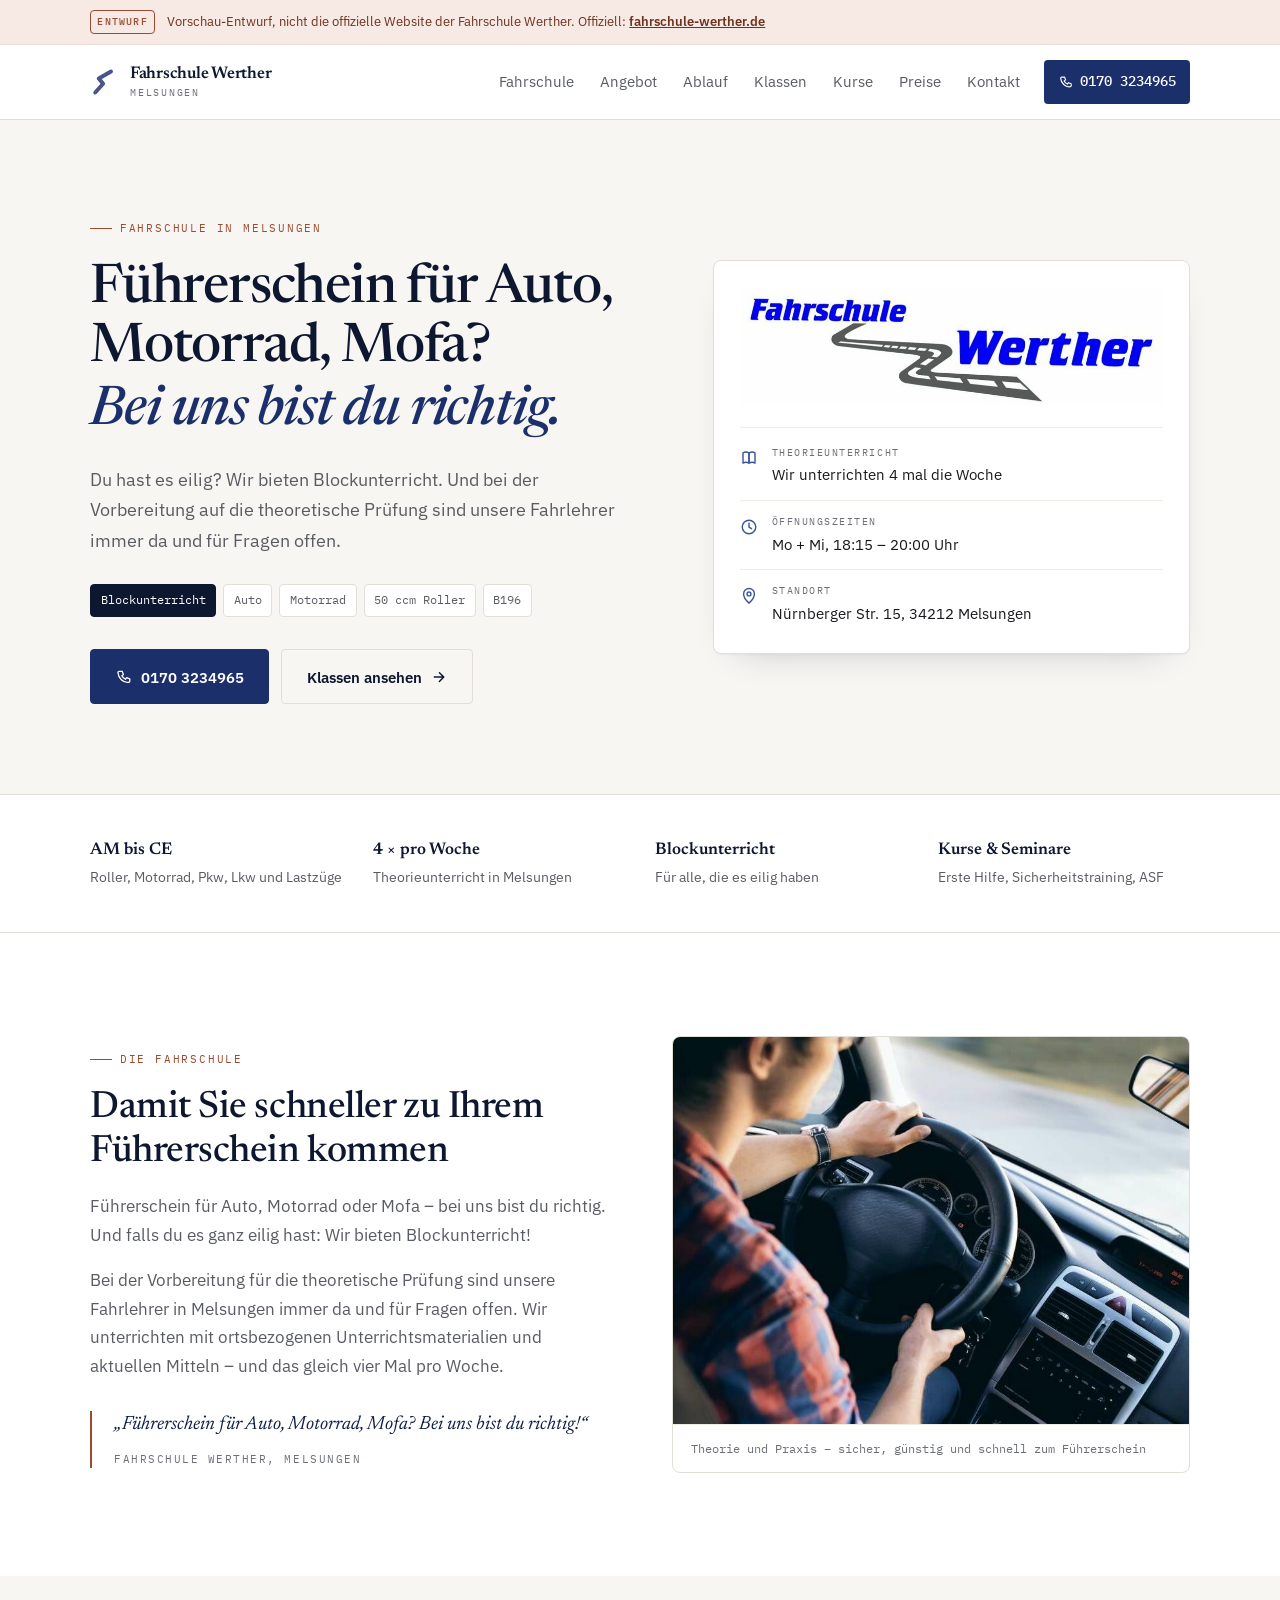
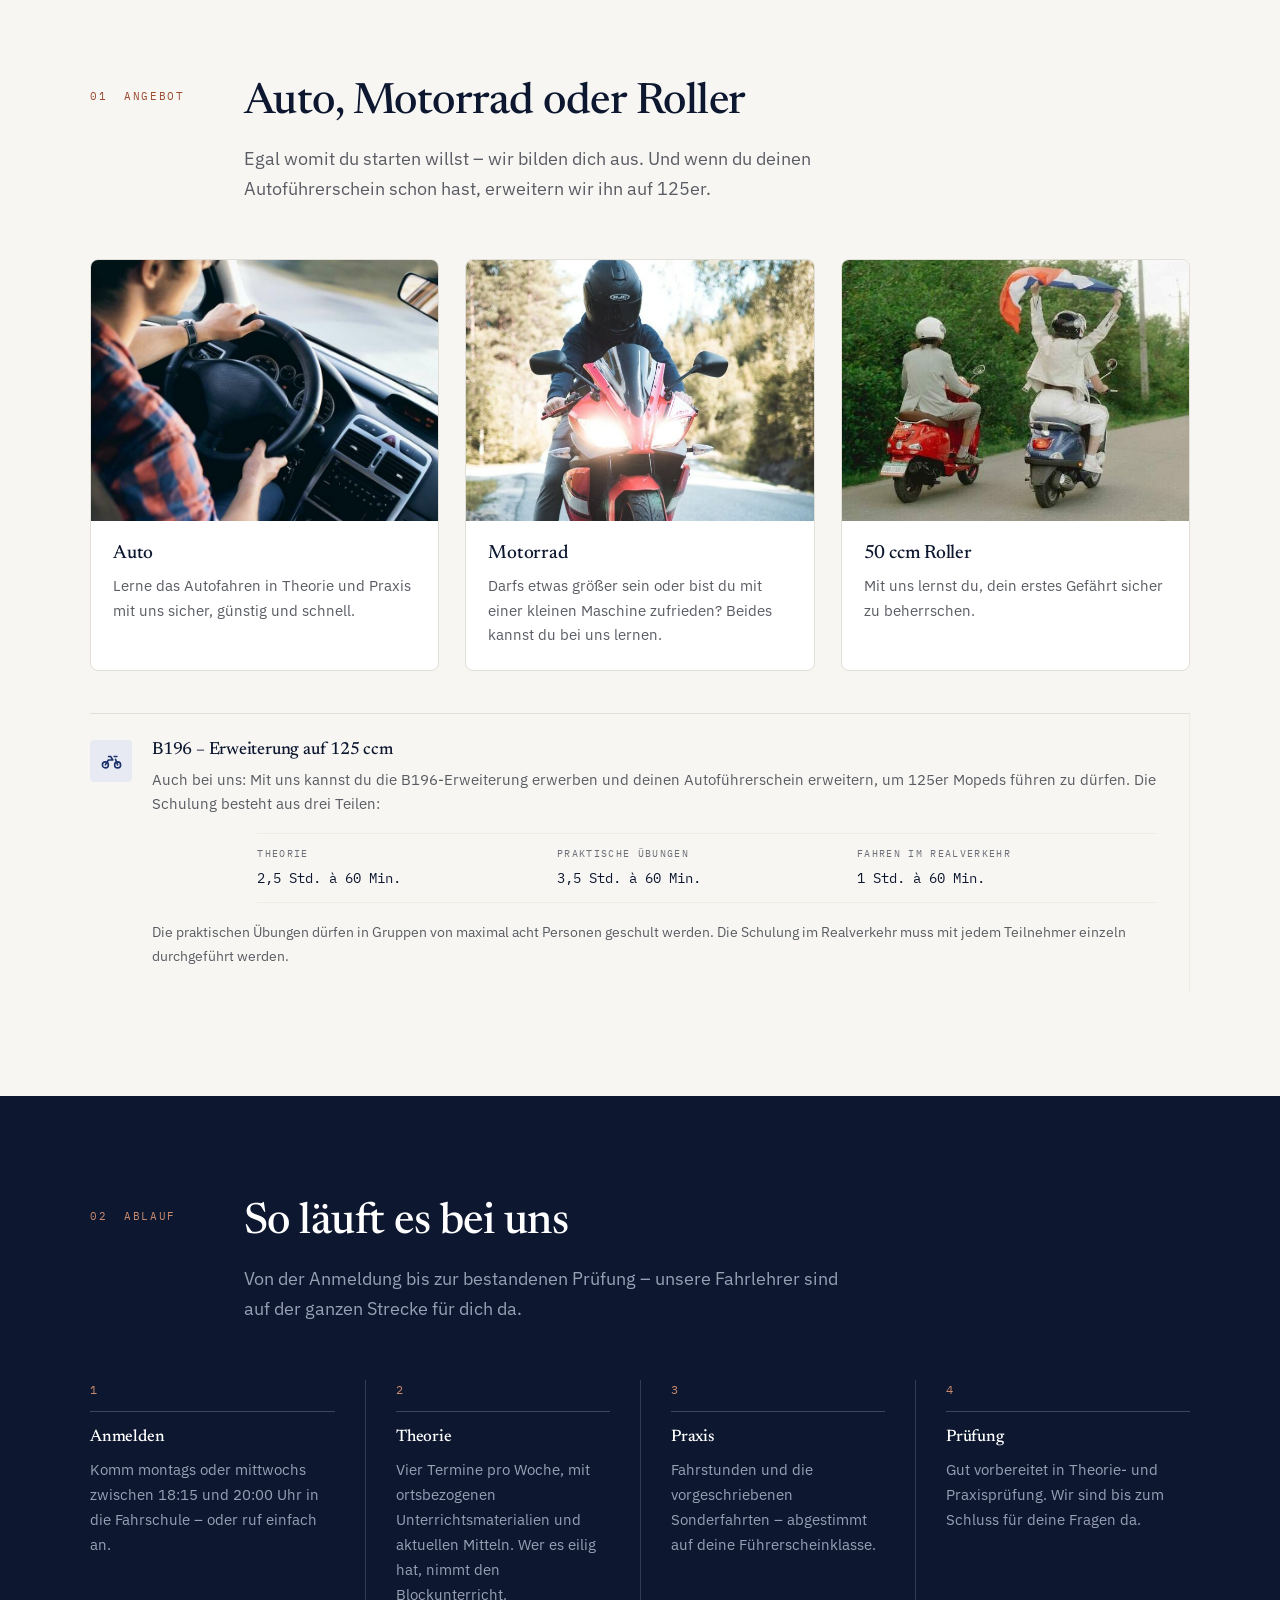
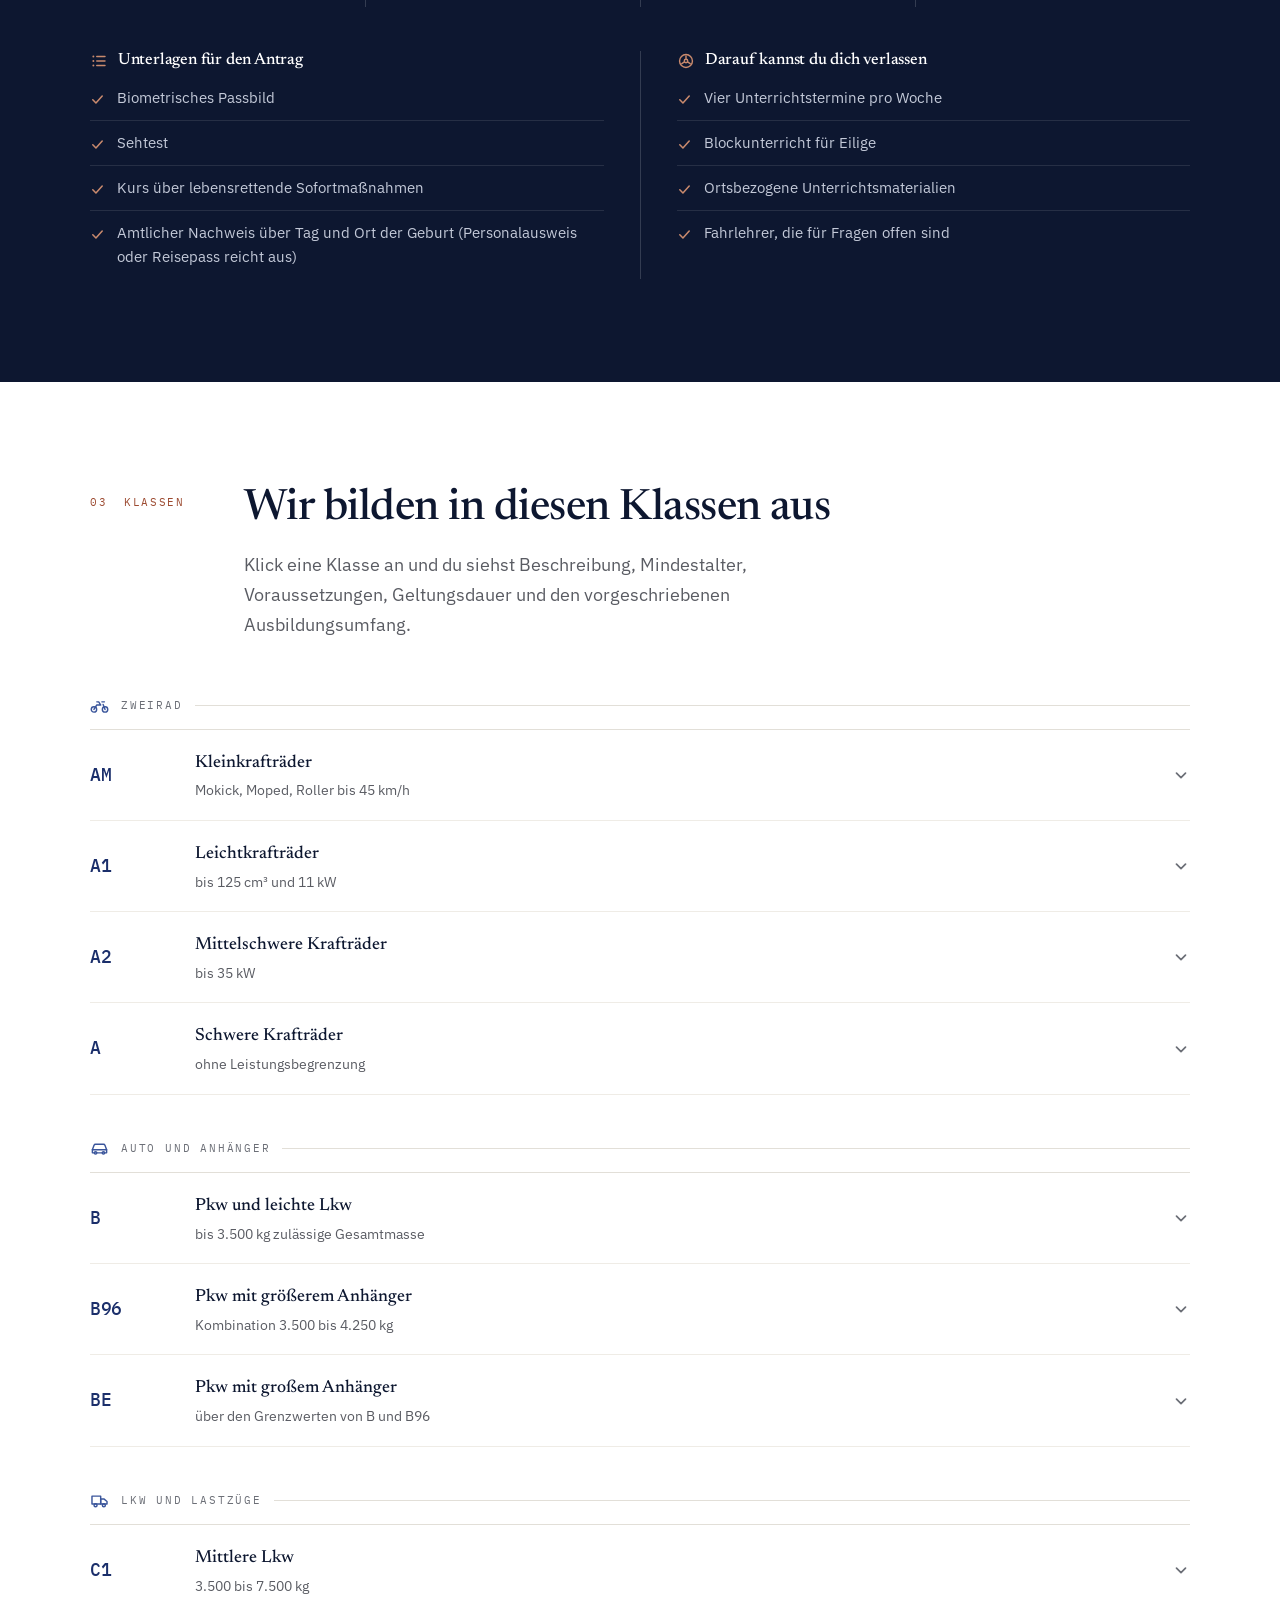
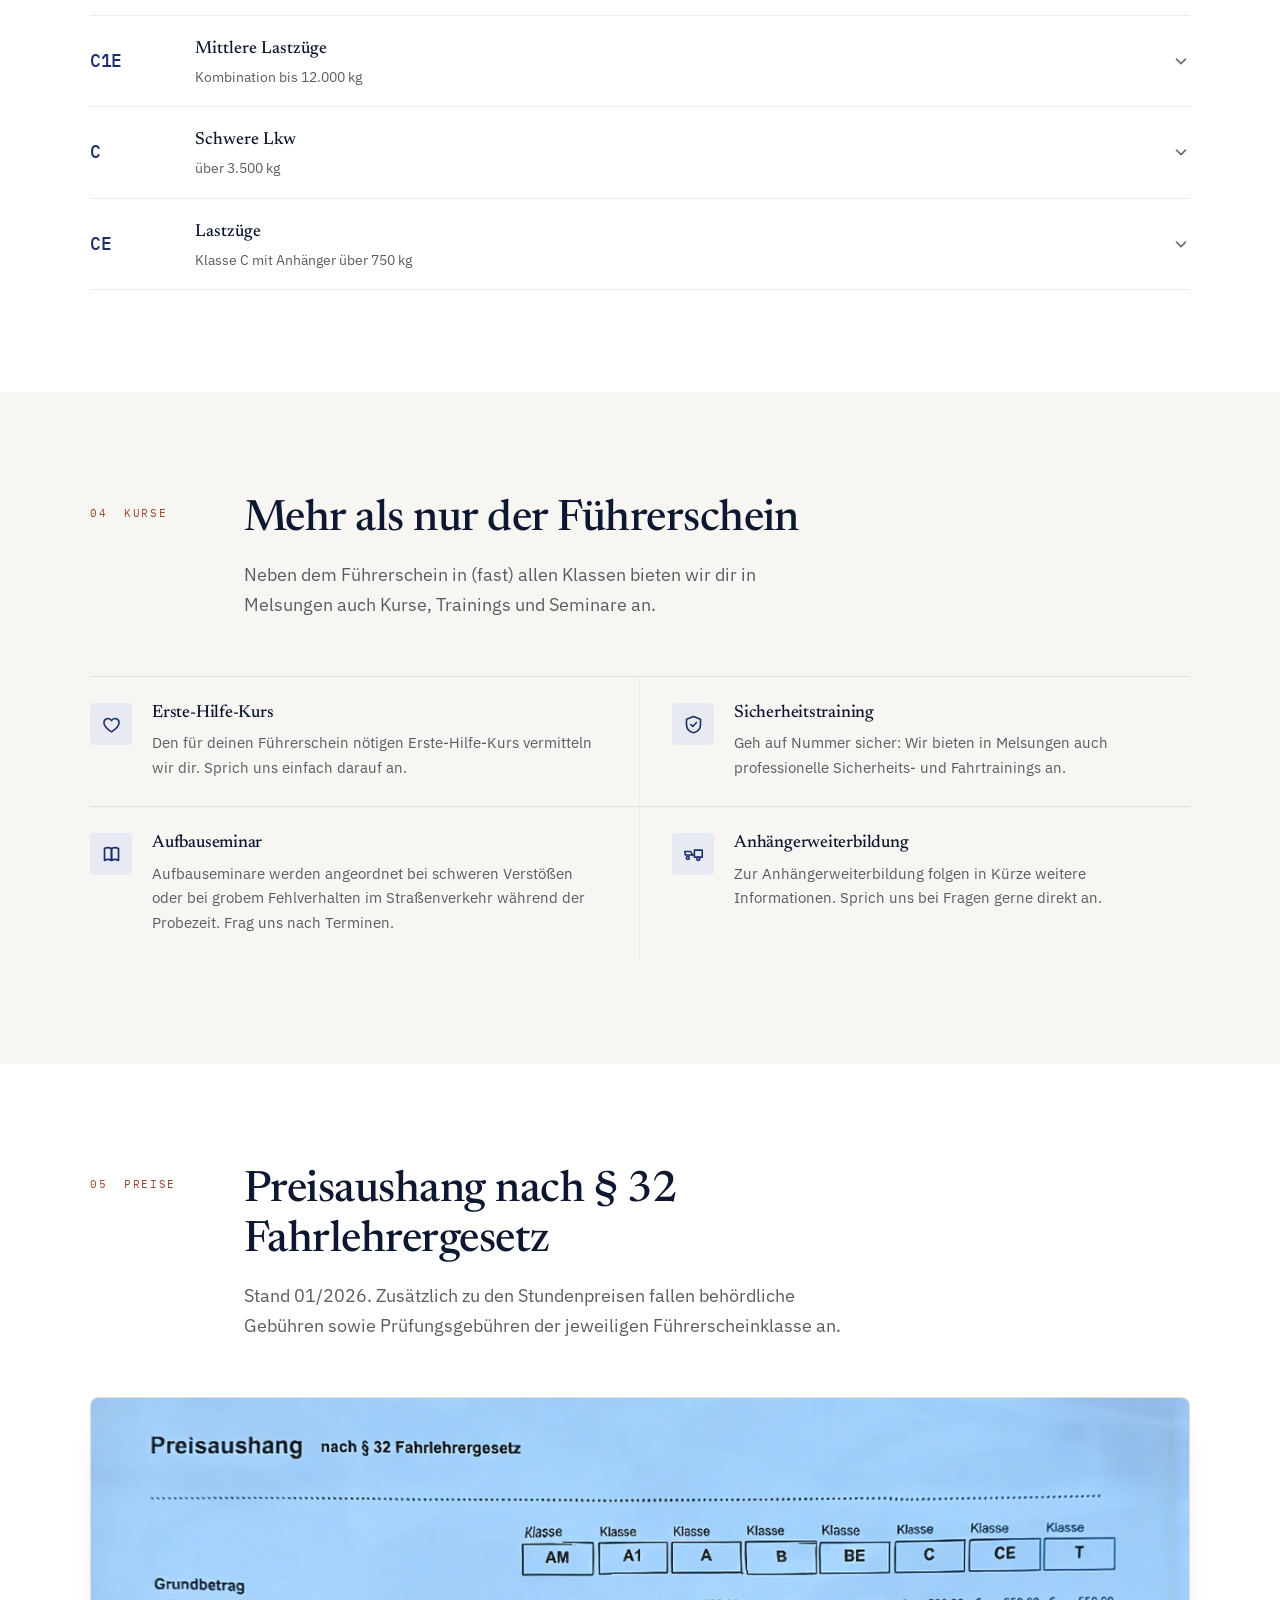
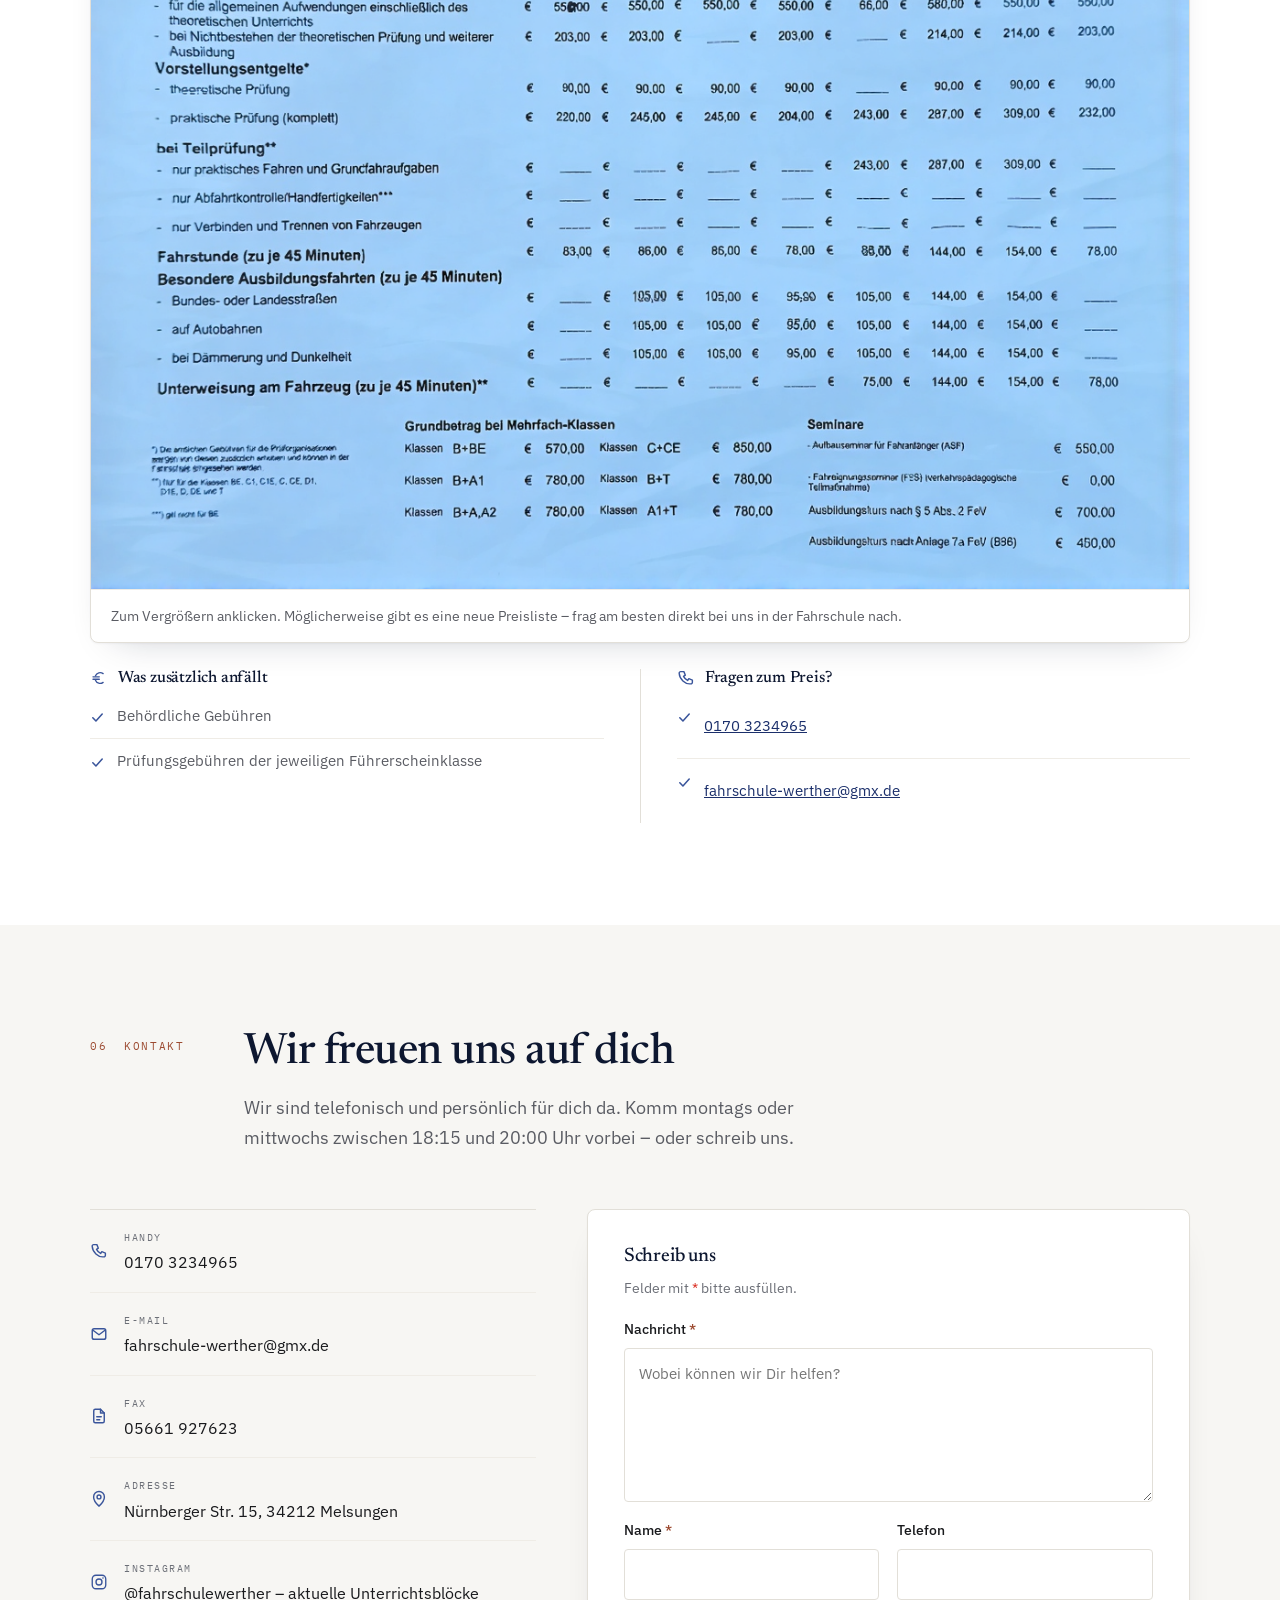
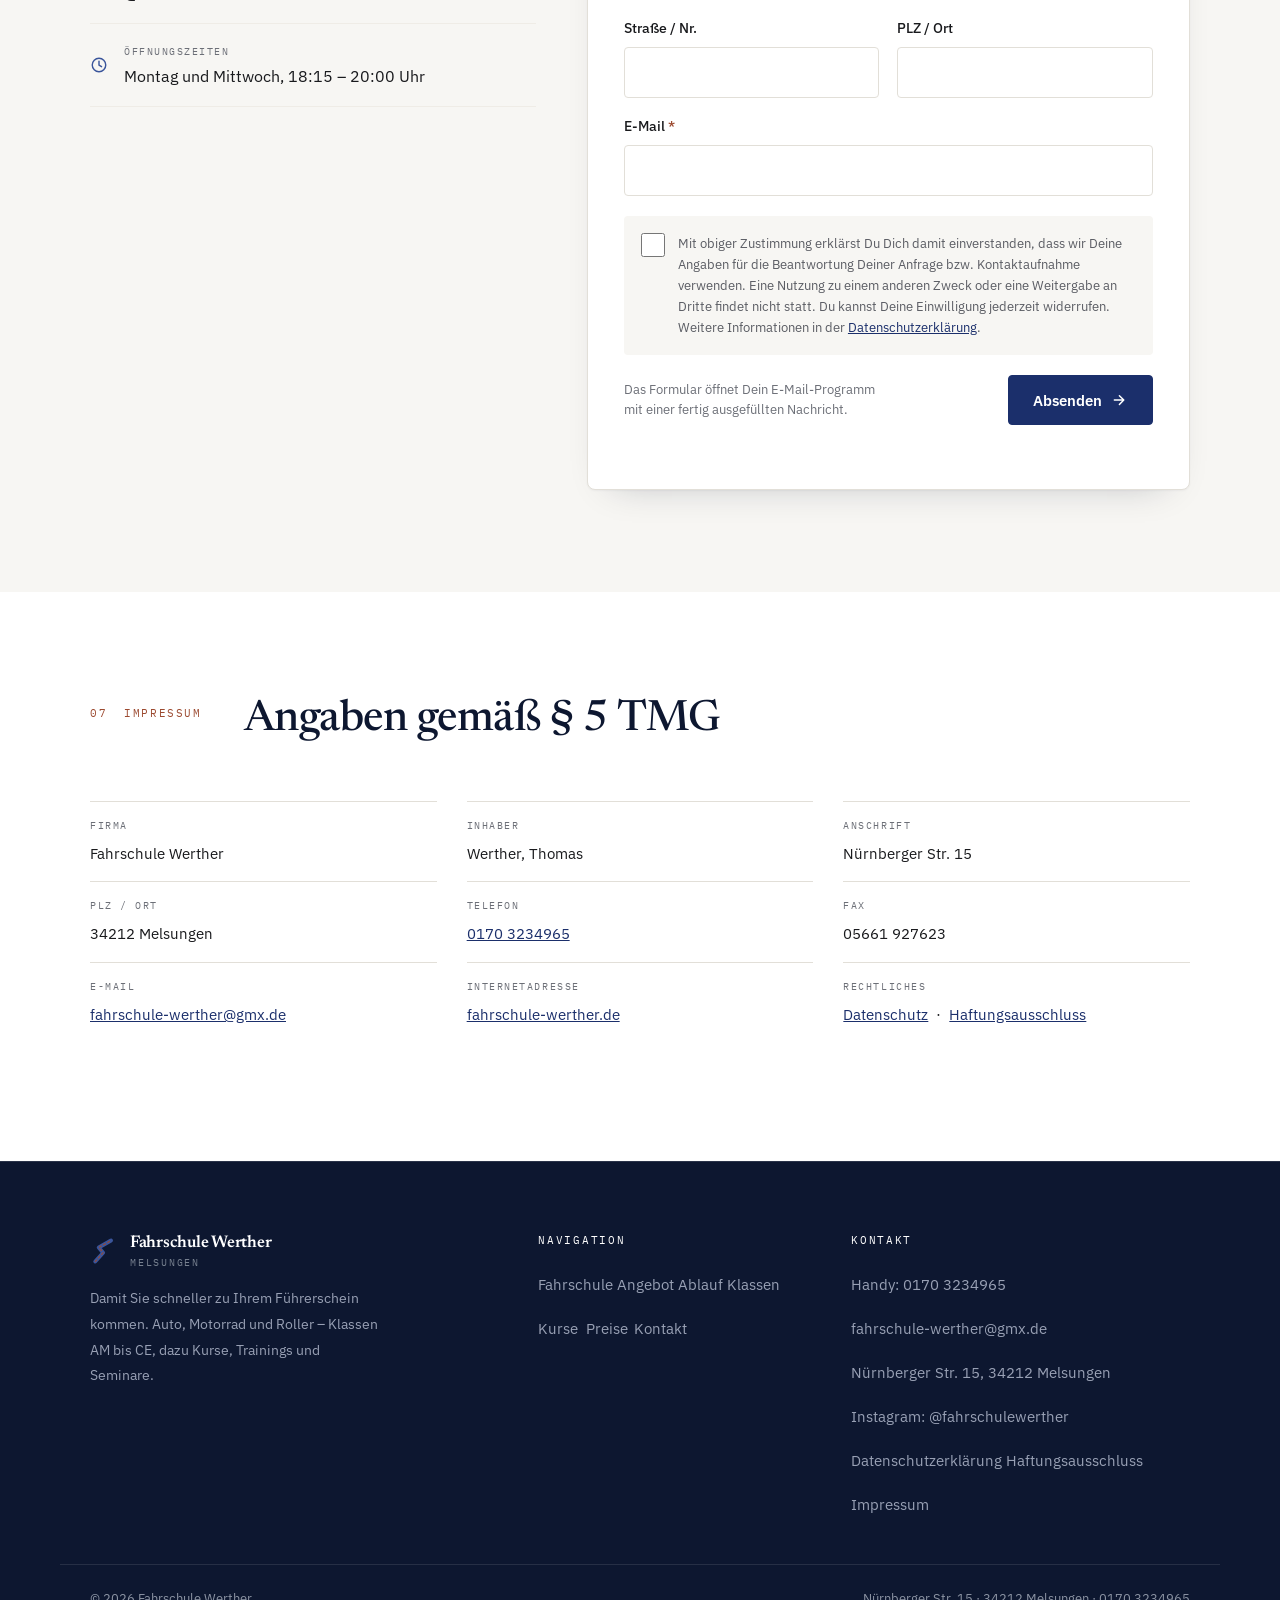
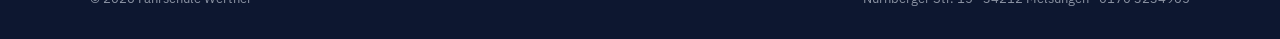
==== commit f2acf50d: "Neugestaltung mit eigener visueller Handschrift je Fahrschule" ====
--- a/index.html
+++ b/index.html
@@ -8,17 +8,17 @@
 <meta name="description" content="Fahrschule Werther in Melsungen: Führerschein für Auto, Motorrad und Roller. Klassen AM bis CE, B196-Erweiterung, Blockunterricht, Erste-Hilfe-Kurs und Sicherheitstraining. Nürnberger Str. 15, 34212 Melsungen.">
 <meta name="keywords" content="Fahrschule Melsungen, Führerschein Melsungen, Klasse B, Klasse A, B196, BE, C, CE, Blockunterricht, Erste Hilfe Kurs, Sicherheitstraining, Werther">
 <meta name="author" content="Fahrschule Werther">
-<meta name="theme-color" content="#111a33">
+<meta name="theme-color" content="#0d1730">
 <link rel="canonical" href="https://fahrschule-werther.de/">
 <meta property="og:type" content="website">
 <meta property="og:title" content="Fahrschule Werther – Melsungen">
 <meta property="og:description" content="Damit Sie schneller zu Ihrem Führerschein kommen. Auto, Motorrad und Roller – Klassen AM bis CE in Melsungen.">
 <meta property="og:locale" content="de_DE">
 <meta property="og:image" content="assets/img/logo.jpg">
-<link rel="icon" href="data:image/svg+xml,%3Csvg xmlns='http://www.w3.org/2000/svg' viewBox='0 0 64 64'%3E%3Crect width='64' height='64' rx='14' fill='%23111a33'/%3E%3Cpath d='M14 54 L30 34 L20 22 L44 10' stroke='%23cfa96a' stroke-width='6' fill='none' stroke-linecap='round' stroke-linejoin='round'/%3E%3C/svg%3E">
+<link rel="icon" href="data:image/svg+xml,%3Csvg xmlns='http://www.w3.org/2000/svg' viewBox='0 0 64 64'%3E%3Crect width='64' height='64' rx='14' fill='%230d1730'/%3E%3Cpath d='M14 54 L30 34 L20 22 L44 10' stroke='%239c4a30' stroke-width='6' fill='none' stroke-linecap='round' stroke-linejoin='round'/%3E%3C/svg%3E">
 <link rel="preconnect" href="https://fonts.googleapis.com">
 <link rel="preconnect" href="https://fonts.gstatic.com" crossorigin>
-<link href="https://fonts.googleapis.com/css2?family=Plus+Jakarta+Sans:wght@500;600;700&family=Inter:wght@400;500;600&display=swap" rel="stylesheet">
+<link href="https://fonts.googleapis.com/css2?family=Newsreader:ital,opsz,wght@0,6..72,400;0,6..72,500;0,6..72,600;1,6..72,400;1,6..72,500&family=IBM+Plex+Sans:wght@400;500;600&family=IBM+Plex+Mono:wght@400;500&display=swap" rel="stylesheet">
 <link rel="stylesheet" href="assets/css/style.css">
 <script>
 /* Einblend-Animationen nur aktivieren, wenn sie auch sicher wieder ausgeblendet
@@ -104,8 +104,8 @@
   <div class="topbar__inner">
     <a class="logo" href="#top" aria-label="Fahrschule Werther – zum Seitenanfang">
       <svg class="logo__road" viewBox="0 0 64 64" aria-hidden="true">
-        <path d="M12 56 L30 36 L20 24 L48 8" stroke="#8d96ad" stroke-width="9" fill="none" stroke-linecap="round" stroke-linejoin="round"/>
-        <path class="lane" d="M12 56 L30 36 L20 24 L48 8" stroke="#cfa96a" stroke-width="2.5" fill="none" stroke-linecap="round" stroke-linejoin="round"/>
+        <path d="M12 56 L30 36 L20 24 L48 8" stroke="#3a559b" stroke-width="9" fill="none" stroke-linecap="round" stroke-linejoin="round"/>
+        <path class="lane" d="M12 56 L30 36 L20 24 L48 8" stroke="#9c4a30" stroke-width="2.5" fill="none" stroke-linecap="round" stroke-linejoin="round"/>
       </svg>
       <span class="logo__txt">Fahrschule Werther<span>Melsungen</span></span>
     </a>
@@ -751,8 +751,8 @@
     <div>
       <div class="foot__brand">
         <svg class="logo__road" viewBox="0 0 64 64" aria-hidden="true">
-          <path d="M12 56 L30 36 L20 24 L48 8" stroke="#8d96ad" stroke-width="9" fill="none" stroke-linecap="round" stroke-linejoin="round"/>
-          <path class="lane" d="M12 56 L30 36 L20 24 L48 8" stroke="#cfa96a" stroke-width="2.5" fill="none" stroke-linecap="round" stroke-linejoin="round"/>
+          <path d="M12 56 L30 36 L20 24 L48 8" stroke="#3a559b" stroke-width="9" fill="none" stroke-linecap="round" stroke-linejoin="round"/>
+          <path class="lane" d="M12 56 L30 36 L20 24 L48 8" stroke="#9c4a30" stroke-width="2.5" fill="none" stroke-linecap="round" stroke-linejoin="round"/>
         </svg>
         <span class="logo__txt">Fahrschule Werther<span>Melsungen</span></span>
       </div>
--- a/assets/css/style.css
+++ b/assets/css/style.css
@@ -1,338 +1,357 @@
 /* ==========================================================================
    Fahrschule Werther – Melsungen
-   Ruhiges, hochwertiges Designsystem. Tiefes Stahlblau auf warmem Papierton,
-   Messing nur als sparsamer Akzent. Weiche Konturen, viel Weissraum,
-   Grossbuchstaben nur in kleinen Auszeichnungen.
+   Gestaltungsidee: "Die Leiter". Werther bildet vom 50-ccm-Roller bis zum
+   Lastzug aus – diese Staffelung ist das Angebot. Sie traegt die Seite.
+   Papierweiss, tiefes Logoblau, ein einziges gedaempftes Rostrot.
+   Klassencodes und Gewichte stehen in Monospace, weil sie Daten sind.
    ========================================================================== */
 
 :root{
-  /* Blau, aus dem Logo abgeleitet, aber entsaettigt und abgedunkelt */
-  --navy-900:#111a33;
-  --navy-800:#16224a;
-  --navy-700:#1e2f61;
-  --navy:#2a4780;
-  --navy-400:#5f7ab0;
-  --navy-100:#dde3ef;
-  --navy-50:#eef1f7;
-
-  /* Warme Neutraltoene statt kaltem Grau */
-  --paper:#ffffff;
-  --paper-warm:#faf9f6;
-  --paper-deep:#f3f1ec;
-  --ink:#1a1c22;
-  --muted:#61656f;
-  --muted-soft:#6a6f7b;
-  --line:#e6e3dc;
-  --line-soft:#f0ede7;
-
-  /* Messing als einziger Akzent, bewusst sparsam */
-  --brass:#876528;
-  --brass-soft:#f2e9d9;
-
-  --r:12px;
-  --r-lg:18px;
-  --r-pill:999px;
-  --wrap:1140px;
-  --display:"Plus Jakarta Sans","Segoe UI",system-ui,sans-serif;
-  --body:"Inter","Segoe UI",Roboto,system-ui,-apple-system,Arial,sans-serif;
-
-  --shadow-xs:0 1px 2px rgba(17,26,51,.04);
-  --shadow-sm:0 1px 2px rgba(17,26,51,.04), 0 8px 24px -16px rgba(17,26,51,.18);
-  --shadow-md:0 2px 4px rgba(17,26,51,.04), 0 18px 44px -24px rgba(17,26,51,.24);
+  --blau:#1b2f6b;
+  --blau-tief:#122048;
+  --blau-nacht:#0d1730;
+  --blau-mittel:#3a559b;
+  --blau-hell:#e7eaf3;
+  --blau-blass:#f3f5f9;
+
+  --papier:#ffffff;
+  --papier-still:#f7f6f3;
+  --papier-tief:#edeae4;
+  --tinte:#191a1d;
+  --tinte-leise:#5a5c63;
+  --tinte-still:#6c6f77;
+  --linie:#e2dfd8;
+  --linie-fein:#efece6;
+
+  --rost:#9c4a30;
+  --rost-blass:#f7e9e4;
+
+  --r:4px;
+  --r-gross:8px;
+  --breite:1160px;
+
+  --display:"Newsreader",Georgia,"Times New Roman",serif;
+  --text:"IBM Plex Sans","Segoe UI",system-ui,-apple-system,Arial,sans-serif;
+  --mono:"IBM Plex Mono",ui-monospace,Consolas,monospace;
+
+  --schatten:0 1px 2px rgba(13,23,48,.04), 0 16px 38px -26px rgba(13,23,48,.3);
+  --schatten-tief:0 2px 6px rgba(13,23,48,.05), 0 34px 66px -34px rgba(13,23,48,.38);
 }
 
 *,*::before,*::after{box-sizing:border-box}
-html{scroll-behavior:smooth;scroll-padding-top:88px;-webkit-text-size-adjust:100%}
+html{scroll-behavior:smooth;scroll-padding-top:86px;-webkit-text-size-adjust:100%}
 @media (prefers-reduced-motion:reduce){
   html{scroll-behavior:auto}
   *,*::before,*::after{animation-duration:.01ms!important;animation-iteration-count:1!important;transition-duration:.01ms!important}
 }
-body{margin:0;background:var(--paper);color:var(--ink);font-family:var(--body);font-size:17px;line-height:1.7;-webkit-font-smoothing:antialiased;text-rendering:optimizeLegibility}
+body{margin:0;background:var(--papier);color:var(--tinte);font-family:var(--text);font-size:17px;line-height:1.7;-webkit-font-smoothing:antialiased}
 img{max-width:100%;display:block;height:auto}
-a{color:var(--navy-700)}
+a{color:var(--blau)}
 ul,ol{margin:0;padding:0;list-style:none}
-h1,h2,h3,h4{margin:0;font-family:var(--display);font-weight:600;line-height:1.16;letter-spacing:-.02em;color:var(--navy-900)}
+h1,h2,h3,h4{margin:0;font-family:var(--display);font-weight:500;line-height:1.15;letter-spacing:-.012em;color:var(--blau-nacht)}
 p{margin:0}
-:focus-visible{outline:2px solid var(--navy);outline-offset:3px;border-radius:4px}
-.skip{position:absolute;left:-9999px;top:0;background:var(--navy-900);color:#fff;padding:12px 20px;z-index:300}
+:focus-visible{outline:2px solid var(--blau-mittel);outline-offset:3px}
+.skip{position:absolute;left:-9999px;top:0;background:var(--blau-nacht);color:#fff;padding:12px 20px;z-index:300}
 .skip:focus{left:0}
 .vh{position:absolute;width:1px;height:1px;margin:-1px;overflow:hidden;clip:rect(0 0 0 0);white-space:nowrap}
 
-.wrap{max-width:var(--wrap);margin:0 auto;padding:0 28px}
-.sect{padding:clamp(64px,8vw,116px) 0}
-.sect--alt{background:var(--paper-warm)}
-.sect--dark{background:var(--navy-900);color:#c8cede}
+.wrap{max-width:var(--breite);margin:0 auto;padding:0 30px}
+.sect{padding:clamp(62px,8vw,112px) 0}
+.sect--alt{background:var(--papier-still)}
+.sect--dark{background:var(--blau-nacht);color:#c3c9d8}
 .sect--dark h2,.sect--dark h3{color:#fff}
-@media (max-width:560px){.wrap{padding:0 20px}}
-
-/* ---------- Abschnittskopf: eine feine Linie, kleine Auszeichnung ---------- */
-.head{max-width:62ch;margin-bottom:clamp(38px,5vw,58px)}
-.head__num{display:inline-flex;align-items:center;gap:.75em;font-family:var(--display);font-weight:600;font-size:.74rem;letter-spacing:.18em;text-transform:uppercase;color:var(--brass);margin-bottom:20px}
-.head__num::before{content:"";width:26px;height:1px;background:var(--brass);opacity:.6}
-.head h2{font-size:clamp(1.7rem,1.25rem + 1.9vw,2.5rem)}
-.head p{margin-top:16px;color:var(--muted);font-size:clamp(1rem,.97rem + .2vw,1.09rem)}
-.sect--dark .head p{color:#9aa3b8}
-.sect--dark .head__num{color:#cfa96a}
-.sect--dark .head__num::before{background:#cfa96a}
-
-/* ---------- Buttons: ruhig, ohne harte Schatten ---------- */
-.btn{display:inline-flex;align-items:center;justify-content:center;gap:.6em;padding:.92em 1.7em;border-radius:var(--r-pill);border:1px solid transparent;font-family:var(--display);font-weight:600;font-size:.98rem;letter-spacing:-.01em;text-decoration:none;cursor:pointer;background:var(--paper);color:var(--ink);transition:background .2s ease,color .2s ease,border-color .2s ease,transform .2s ease,box-shadow .2s ease;min-height:48px}
-.btn svg{width:1.1em;height:1.1em;flex:none}
-.btn--blue,.btn--yellow{background:var(--navy-800);border-color:var(--navy-800);color:#fff;box-shadow:var(--shadow-sm)}
-.btn--blue:hover,.btn--yellow:hover{background:var(--navy-900);transform:translateY(-1px);box-shadow:var(--shadow-md)}
-.btn:not(.btn--blue):not(.btn--yellow){border-color:var(--line);color:var(--navy-800)}
-.btn:not(.btn--blue):not(.btn--yellow):hover{border-color:var(--navy-400);background:var(--navy-50);transform:translateY(-1px)}
+@media (max-width:560px){.wrap{padding:0 22px}}
+
+/* ---------- Abschnittskopf: haengende Marke links ---------- */
+.head{display:grid;grid-template-columns:minmax(0,7.5rem) minmax(0,1fr);gap:0 34px;align-items:start;margin-bottom:clamp(38px,5vw,56px)}
+.head__num{font-family:var(--mono);font-size:.7rem;font-weight:400;letter-spacing:.14em;text-transform:uppercase;color:var(--rost);padding-top:.9em;line-height:1.5}
+.head>div{max-width:60ch;min-width:0}
+.head h2{font-size:clamp(1.75rem,1.25rem + 2.2vw,2.7rem)}
+.head p{margin-top:16px;color:var(--tinte-leise);font-size:clamp(1rem,.97rem + .22vw,1.1rem)}
+.sect--dark .head p{color:#98a0b4}
+.sect--dark .head__num{color:#c98a6d}
+@media (max-width:760px){
+  .head{grid-template-columns:1fr;gap:12px}
+  .head__num{padding-top:0}
+}
+
+/* ---------- Schaltflaechen ---------- */
+.btn{display:inline-flex;align-items:center;justify-content:center;gap:.6em;padding:.9em 1.6em;border-radius:var(--r);border:1px solid transparent;font-family:var(--text);font-weight:600;font-size:.96rem;text-decoration:none;cursor:pointer;transition:background .2s,color .2s,border-color .2s,transform .2s,box-shadow .2s;min-height:48px}
+.btn svg{width:1.05em;height:1.05em;flex:none}
+.btn--blue,.btn--yellow{background:var(--blau);border-color:var(--blau);color:#fff}
+.btn--blue:hover,.btn--yellow:hover{background:var(--blau-tief);border-color:var(--blau-tief);transform:translateY(-1px);box-shadow:var(--schatten)}
+.btn:not(.btn--blue):not(.btn--yellow){background:transparent;border-color:var(--linie);color:var(--blau-nacht)}
+.btn:not(.btn--blue):not(.btn--yellow):hover{border-color:var(--blau-mittel);background:var(--blau-blass)}
 
 /* ---------- Entwurfs-Hinweis ----------
    Nur fuer die Vorschau. Vor dem Livegang zusammen mit den robots-Meta-Tags entfernen. */
-.draft{background:var(--paper-deep);color:var(--muted);font-size:.82rem;line-height:1.6;border-bottom:1px solid var(--line)}
-.draft__inner{max-width:var(--wrap);margin:0 auto;padding:10px 28px;display:flex;flex-wrap:wrap;align-items:center;gap:5px 12px}
-.draft b{font-family:var(--display);font-weight:600;letter-spacing:.14em;text-transform:uppercase;font-size:.64rem;color:var(--brass);border:1px solid var(--brass);opacity:.9;padding:.3em .7em;border-radius:var(--r-pill)}
-.draft a{color:var(--navy-700);font-weight:500}
-
-/* ---------- Kopfzeile: hell und zurueckhaltend ---------- */
-.topbar{position:sticky;top:0;z-index:100;background:rgba(255,255,255,.9);backdrop-filter:blur(14px);border-bottom:1px solid var(--line-soft)}
-.topbar__inner{max-width:var(--wrap);margin:0 auto;padding:13px 28px;display:flex;align-items:center;gap:22px}
-.logo{display:flex;align-items:center;gap:12px;text-decoration:none;color:var(--navy-900);margin-right:auto;min-width:0;min-height:48px}
-.logo__road{width:30px;height:30px;flex:none;opacity:.9}
-.logo__txt{font-family:var(--display);font-weight:700;font-size:1rem;letter-spacing:-.02em;line-height:1.15;white-space:nowrap}
-.logo__txt span{display:block;font-family:var(--body);font-weight:500;font-size:.66rem;letter-spacing:.16em;text-transform:uppercase;color:var(--muted-soft);margin-top:3px}
+.draft{background:var(--rost-blass);color:#6d3320;border-bottom:1px solid #eddcd5;font-size:.82rem;line-height:1.6}
+.draft__inner{max-width:var(--breite);margin:0 auto;padding:10px 30px;display:flex;flex-wrap:wrap;align-items:center;gap:5px 12px}
+.draft b{font-family:var(--mono);font-weight:500;letter-spacing:.12em;text-transform:uppercase;font-size:.64rem;color:var(--rost);border:1px solid var(--rost);padding:.26em .62em;border-radius:var(--r)}
+.draft a{color:#6d3320;font-weight:600}
+
+/* ---------- Lesefortschritt ---------- */
+.bar{position:fixed;top:0;left:0;right:0;height:2px;z-index:200;pointer-events:none}
+.bar span{display:block;height:100%;width:0;background:var(--rost);transition:width .1s linear}
+
+/* ---------- Kopfzeile ---------- */
+.topbar{position:sticky;top:0;z-index:100;background:rgba(255,255,255,.94);backdrop-filter:blur(12px);border-bottom:1px solid var(--linie)}
+.topbar__inner{max-width:var(--breite);margin:0 auto;padding:13px 30px;display:flex;align-items:center;gap:24px}
+.logo{display:flex;align-items:center;gap:12px;text-decoration:none;color:var(--blau-nacht);margin-right:auto;min-width:0;min-height:48px}
+.logo__road{width:28px;height:28px;flex:none}
+.logo__txt{font-family:var(--display);font-weight:600;font-size:1.06rem;letter-spacing:-.015em;line-height:1.15;white-space:nowrap}
+.logo__txt span{display:block;font-family:var(--mono);font-weight:400;font-size:.62rem;letter-spacing:.18em;text-transform:uppercase;color:var(--tinte-still);margin-top:3px}
 .mainnav{display:flex;gap:26px}
-.mainnav a{font-family:var(--body);font-weight:500;font-size:.93rem;color:var(--muted);text-decoration:none;padding:8px 0;position:relative;white-space:nowrap}
-.mainnav a::after{content:"";position:absolute;left:0;right:0;bottom:2px;height:1px;background:var(--navy);transform:scaleX(0);transform-origin:left;transition:transform .22s ease}
-.mainnav a:hover{color:var(--ink)}
+.mainnav a{font-family:var(--text);font-weight:400;font-size:.92rem;color:var(--tinte-leise);text-decoration:none;padding:8px 0;position:relative;white-space:nowrap}
+.mainnav a::after{content:"";position:absolute;left:0;right:0;bottom:2px;height:1px;background:var(--rost);transform:scaleX(0);transform-origin:left;transition:transform .22s}
+.mainnav a:hover{color:var(--tinte)}
 .mainnav a:hover::after,.mainnav a.is-active::after{transform:scaleX(1)}
-.mainnav a.is-active{color:var(--navy-800)}
+.mainnav a.is-active{color:var(--blau-nacht)}
 .topbar__cta{display:flex;align-items:center;gap:10px}
-.callbtn{display:inline-flex;align-items:center;gap:.55em;background:var(--navy-800);color:#fff;font-family:var(--display);font-weight:600;font-size:.9rem;text-decoration:none;padding:.6em 1.15em;border-radius:var(--r-pill);white-space:nowrap;min-height:44px;min-width:44px;justify-content:center;transition:background .2s ease}
-.callbtn:hover{background:var(--navy-900)}
+.callbtn{display:inline-flex;align-items:center;gap:.5em;background:var(--blau);color:#fff;font-family:var(--mono);font-weight:500;font-size:.85rem;text-decoration:none;padding:.6em 1.05em;border-radius:var(--r);white-space:nowrap;min-height:44px;min-width:44px;justify-content:center;transition:background .2s}
+.callbtn:hover{background:var(--blau-tief)}
 .callbtn svg{width:1.05em;height:1.05em}
-.navtoggle{display:none;width:44px;height:44px;border:1px solid var(--line);border-radius:var(--r);background:var(--paper);cursor:pointer;align-items:center;justify-content:center;padding:0}
-.navtoggle i,.navtoggle i::before,.navtoggle i::after{display:block;width:17px;height:1.5px;background:var(--ink);border-radius:2px;position:relative}
-.navtoggle i::before,.navtoggle i::after{content:"";position:absolute}
+.navtoggle{display:none;width:44px;height:44px;border:1px solid var(--linie);border-radius:var(--r);background:var(--papier);cursor:pointer;align-items:center;justify-content:center;padding:0}
+.navtoggle i{display:block;width:17px;height:1.5px;background:var(--tinte);position:relative}
+.navtoggle i::before,.navtoggle i::after{content:"";position:absolute;width:17px;height:1.5px;background:var(--tinte)}
 .navtoggle i::before{top:-5.5px}
 .navtoggle i::after{top:5.5px}
-@media (max-width:1080px){.mainnav{gap:19px}.mainnav a{font-size:.88rem}}
-@media (max-width:960px){
-  .mainnav{position:fixed;inset:auto 0 0 0;top:71px;flex-direction:column;gap:0;background:var(--paper);padding:8px 28px 26px;overflow:auto;opacity:0;transform:translateY(-8px);pointer-events:none;transition:.2s;border-top:1px solid var(--line-soft);box-shadow:var(--shadow-md)}
+@media (max-width:1060px){.mainnav{gap:18px}.mainnav a{font-size:.87rem}}
+@media (max-width:940px){
+  .mainnav{position:fixed;inset:auto 0 0 0;top:70px;flex-direction:column;gap:0;background:var(--papier);padding:8px 30px 26px;overflow:auto;opacity:0;transform:translateY(-8px);pointer-events:none;transition:.2s;border-top:1px solid var(--linie);box-shadow:var(--schatten-tief)}
   .mainnav.is-open{opacity:1;transform:none;pointer-events:auto}
-  .mainnav a{font-size:1rem;padding:15px 0;min-height:48px;display:flex;align-items:center;border-bottom:1px solid var(--line-soft)}
+  .mainnav a{font-size:1rem;padding:15px 0;min-height:48px;display:flex;align-items:center;border-bottom:1px solid var(--linie-fein)}
   .mainnav a::after{display:none}
   .navtoggle{display:inline-flex}
   .callbtn span{display:none}
   .callbtn{padding:.6em .75em}
 }
-
-/* Strassen-Bildmarke, aus dem Original-Logo abgeleitet */
-.logo__road .lane{stroke-dasharray:5 6;animation:lane 3.4s linear infinite}
+.logo__road .lane{stroke-dasharray:5 6;animation:lane 3.6s linear infinite}
 @keyframes lane{to{stroke-dashoffset:-22}}
 @media (prefers-reduced-motion:reduce){.logo__road .lane{animation:none}}
 
-/* ---------- Lesefortschritt: haarfein ---------- */
-.bar{position:fixed;top:0;left:0;right:0;height:2px;z-index:200;pointer-events:none}
-.bar span{display:block;height:100%;width:0;background:var(--navy);opacity:.75;transition:width .1s linear}
-
-/* ---------- Hero: viel Luft, keine Signalflaechen ---------- */
-.hero{position:relative;background:var(--paper-warm);border-bottom:1px solid var(--line);overflow:hidden}
-.hero::before{content:"";position:absolute;top:-160px;right:-140px;width:520px;height:520px;border-radius:50%;background:radial-gradient(circle,rgba(42,71,128,.07),transparent 68%);pointer-events:none}
-.hero__grid{max-width:var(--wrap);margin:0 auto;padding:clamp(56px,7vw,96px) 28px clamp(60px,7vw,100px);display:grid;grid-template-columns:1.06fr .94fr;gap:clamp(40px,5vw,64px);align-items:center;position:relative;z-index:2}
-.kicker{display:inline-flex;align-items:center;gap:.7em;font-family:var(--display);font-weight:600;font-size:.73rem;letter-spacing:.18em;text-transform:uppercase;color:var(--brass)}
-.kicker::before{content:"";width:24px;height:1px;background:var(--brass);opacity:.6}
-.hero h1{margin:22px 0 0;font-size:clamp(2rem,1.4rem + 2.6vw,3.15rem);font-weight:600;letter-spacing:-.035em;line-height:1.1}
-.hero h1 em{font-style:normal;display:block;color:var(--navy);margin-top:.12em}
-.hero__lead{margin-top:24px;color:var(--muted);font-size:clamp(1.02rem,.99rem + .3vw,1.13rem);max-width:50ch}
-.hero__chips{display:flex;flex-wrap:wrap;gap:8px;margin-top:28px}
-.chip{font-size:.83rem;font-weight:500;color:var(--muted);border:1px solid var(--line);background:var(--paper);padding:.42em .95em;border-radius:var(--r-pill)}
-.chip--fill{background:var(--navy-50);border-color:var(--navy-100);color:var(--navy-700);font-weight:600}
-.hero__cta{display:flex;flex-wrap:wrap;gap:12px;margin-top:34px}
-.hero__road{display:none}
-
-/* Logo-Karte: weiche Kante statt Versatzschatten */
-.logocard{background:var(--paper);border:1px solid var(--line);border-radius:var(--r-lg);padding:26px;box-shadow:var(--shadow-md)}
+/* ==========================================================================
+   Hero
+   ========================================================================== */
+.hero{background:var(--papier-still);border-bottom:1px solid var(--linie)}
+.hero__grid{max-width:var(--breite);margin:0 auto;padding:clamp(54px,7vw,94px) 30px clamp(58px,7vw,96px);display:grid;grid-template-columns:1.08fr .92fr;gap:clamp(38px,5vw,62px);align-items:center}
+.kicker{display:inline-flex;align-items:center;gap:.7em;font-family:var(--mono);font-size:.7rem;font-weight:400;letter-spacing:.16em;text-transform:uppercase;color:var(--rost)}
+.kicker::before{content:"";width:22px;height:1px;background:var(--rost)}
+.hero h1{margin:22px 0 0;font-size:clamp(2.1rem,1.45rem + 2.9vw,3.4rem);font-weight:500;letter-spacing:-.022em;line-height:1.08}
+.hero h1 em{font-style:italic;display:block;color:var(--blau);margin-top:.08em}
+.hero__lead{margin-top:24px;color:var(--tinte-leise);font-size:clamp(1.02rem,.99rem + .28vw,1.12rem);max-width:48ch}
+.hero__chips{display:flex;flex-wrap:wrap;gap:7px;margin-top:28px}
+.chip{font-family:var(--mono);font-size:.75rem;font-weight:400;color:var(--tinte-leise);border:1px solid var(--linie);background:var(--papier);padding:.42em .8em;border-radius:var(--r)}
+.chip--fill{background:var(--blau-nacht);border-color:var(--blau-nacht);color:#fff}
+.hero__cta{display:flex;flex-wrap:wrap;gap:12px;margin-top:32px}
+.hero__media{min-width:0}
+.logocard{background:var(--papier);border:1px solid var(--linie);border-radius:var(--r-gross);padding:26px;box-shadow:var(--schatten)}
 .logocard img{width:100%}
-.logocard__facts{margin-top:22px;border-top:1px solid var(--line-soft);padding-top:4px}
-.logocard__facts li{display:grid;grid-template-columns:auto 1fr;gap:14px;align-items:start;padding:13px 0;border-bottom:1px solid var(--line-soft);min-width:0}
+.logocard__facts{margin-top:22px;border-top:1px solid var(--linie-fein);padding-top:4px}
+.logocard__facts li{display:grid;grid-template-columns:auto 1fr;gap:14px;align-items:start;padding:13px 0;border-bottom:1px solid var(--linie-fein);min-width:0}
 .logocard__facts li:last-child{border-bottom:0;padding-bottom:2px}
-.logocard__facts svg{width:19px;height:19px;color:var(--navy-400);margin-top:3px}
-.logocard__facts b{display:block;font-family:var(--display);font-size:.68rem;font-weight:600;letter-spacing:.14em;text-transform:uppercase;color:var(--muted-soft);margin-bottom:3px}
-.logocard__facts span{font-size:.95rem;line-height:1.5;color:var(--ink);min-width:0}
-@media (max-width:960px){
+.logocard__facts svg{width:18px;height:18px;color:var(--blau-mittel);margin-top:4px;flex:none}
+.logocard__facts b{display:block;font-family:var(--mono);font-size:.64rem;font-weight:400;letter-spacing:.15em;text-transform:uppercase;color:var(--tinte-still);margin-bottom:3px}
+.logocard__facts span{font-size:.94rem;line-height:1.55;min-width:0}
+@media (max-width:940px){
   .hero__grid{grid-template-columns:1fr;gap:36px}
   .hero__media{max-width:500px}
 }
 
-/* ---------- Faktenband: helle Flaeche mit feinen Trennern ---------- */
-.factband{background:var(--paper);border-bottom:1px solid var(--line)}
-.factband__inner{max-width:var(--wrap);margin:0 auto;padding:clamp(28px,4vw,42px) 28px;display:grid;grid-template-columns:repeat(4,1fr);gap:28px}
-.factband div{padding-left:20px;border-left:1px solid var(--line)}
-.factband b{display:block;font-family:var(--display);font-weight:600;font-size:1.02rem;color:var(--navy-900);line-height:1.3}
-.factband span{display:block;font-size:.88rem;color:var(--muted);margin-top:5px;line-height:1.55}
-@media (max-width:900px){.factband__inner{grid-template-columns:1fr 1fr;gap:22px}}
+/* ---------- Faktenband ---------- */
+.factband{background:var(--papier);border-bottom:1px solid var(--linie)}
+.factband__inner{max-width:var(--breite);margin:0 auto;padding:clamp(28px,4vw,44px) 30px;display:grid;grid-template-columns:repeat(4,1fr);gap:30px}
+.factband div{min-width:0}
+.factband b{display:block;font-family:var(--display);font-weight:600;font-size:1.06rem;color:var(--blau-nacht);line-height:1.3}
+.factband span{display:block;font-size:.87rem;color:var(--tinte-leise);margin-top:5px;line-height:1.6}
+@media (max-width:900px){.factband__inner{grid-template-columns:1fr 1fr;gap:24px}}
 @media (max-width:520px){.factband__inner{grid-template-columns:1fr}}
 
-/* ---------- Zweispaltiger Textblock ---------- */
-.split{display:grid;grid-template-columns:1fr 1fr;gap:clamp(38px,5vw,64px);align-items:center}
-.split h2{font-size:clamp(1.6rem,1.2rem + 1.7vw,2.3rem)}
+/* ---------- Zweispalter ---------- */
+.split{display:grid;grid-template-columns:1fr 1fr;gap:clamp(38px,5vw,66px);align-items:center}
+.split h2{font-size:clamp(1.6rem,1.2rem + 1.8vw,2.35rem)}
 .split p+p{margin-top:16px}
-.split .muted{color:var(--muted)}
-.frame{margin:0;border-radius:var(--r-lg);overflow:hidden;border:1px solid var(--line);background:var(--paper);box-shadow:var(--shadow-md)}
+.split .muted{color:var(--tinte-leise)}
+.frame{margin:0;border-radius:var(--r-gross);overflow:hidden;border:1px solid var(--linie);background:var(--papier)}
 .frame img{width:100%}
-.frame figcaption{padding:15px 20px;border-top:1px solid var(--line-soft);font-size:.86rem;color:var(--muted)}
-.pull{margin:30px 0 0;padding:0 0 0 24px;border-left:2px solid var(--brass)}
-.pull p{font-family:var(--display);font-weight:500;font-size:1.15rem;line-height:1.5;color:var(--navy-800);letter-spacing:-.015em}
-.pull cite{display:block;margin-top:10px;font-style:normal;font-size:.78rem;letter-spacing:.12em;text-transform:uppercase;color:var(--muted-soft);font-weight:600}
+.frame figcaption{padding:14px 18px;border-top:1px solid var(--linie-fein);font-family:var(--mono);font-size:.76rem;color:var(--tinte-still);line-height:1.6}
+.pull{margin:30px 0 0;padding:0 0 0 22px;border-left:2px solid var(--rost)}
+.pull p{font-family:var(--display);font-style:italic;font-weight:400;font-size:1.2rem;line-height:1.5;color:var(--blau-tief)}
+.pull cite{display:block;margin-top:10px;font-style:normal;font-family:var(--mono);font-size:.68rem;letter-spacing:.14em;text-transform:uppercase;color:var(--tinte-still)}
 @media (max-width:900px){
   .split{grid-template-columns:1fr;gap:34px}
-  .split__media{max-width:460px}
-}
-
-/* ---------- Angebotskacheln ---------- */
-.offers{display:grid;grid-template-columns:repeat(3,1fr);gap:24px}
-.offer{border:1px solid var(--line);border-radius:var(--r-lg);overflow:hidden;background:var(--paper);display:flex;flex-direction:column;transition:transform .25s ease,box-shadow .25s ease,border-color .25s ease}
-.offer:hover{transform:translateY(-3px);box-shadow:var(--shadow-md);border-color:var(--navy-100)}
+  .split__media{max-width:470px}
+}
+
+/* ---------- Angebot ---------- */
+.offers{display:grid;grid-template-columns:repeat(3,1fr);gap:26px}
+.offer{border:1px solid var(--linie);border-radius:var(--r-gross);overflow:hidden;background:var(--papier);display:flex;flex-direction:column;transition:border-color .22s,box-shadow .22s}
+.offer:hover{border-color:var(--blau-mittel);box-shadow:var(--schatten)}
 .offer img{width:100%;aspect-ratio:4/3;object-fit:cover}
-.offer__body{padding:22px 22px 24px}
-.offer h3{font-size:1.14rem}
-.offer p{margin-top:9px;color:var(--muted);font-size:.94rem;line-height:1.6}
+.offer__body{padding:22px}
+.offer h3{font-size:1.2rem}
+.offer p{margin-top:9px;color:var(--tinte-leise);font-size:.93rem;line-height:1.65}
 @media (max-width:900px){.offers{grid-template-columns:1fr 1fr}}
 @media (max-width:620px){.offers{grid-template-columns:1fr}}
 
-/* ---------- Ablauf: ruhige Strecke ---------- */
-.route{position:relative;display:grid;grid-template-columns:repeat(4,1fr);gap:28px}
-.route::before{content:"";position:absolute;left:0;right:0;top:23px;height:1px;background:rgba(255,255,255,.16)}
-.stop{position:relative;min-width:0}
-.stop__dot{width:46px;height:46px;border-radius:50%;background:var(--navy-900);border:1px solid rgba(255,255,255,.28);color:#fff;display:grid;place-items:center;font-family:var(--display);font-weight:600;font-size:1rem;position:relative;z-index:1;transition:border-color .25s ease}
-.stop:hover .stop__dot{border-color:#cfa96a}
-.stop h3{margin-top:20px;font-size:1.04rem}
-.stop p{margin-top:9px;color:#9aa3b8;font-size:.93rem;line-height:1.65}
+/* ---------- Ablauf ---------- */
+.route{display:grid;grid-template-columns:repeat(4,1fr);gap:0}
+.stop{padding:0 clamp(18px,2.4vw,30px);border-left:1px solid rgba(255,255,255,.16);min-width:0}
+.stop:first-child{border-left:0;padding-left:0}
+.stop:last-child{padding-right:0}
+.stop__dot{font-family:var(--mono);font-size:.72rem;font-weight:400;letter-spacing:.12em;color:#c98a6d;width:auto;height:auto;background:none;border:0;display:block;margin-bottom:16px}
+.stop__dot::after{content:"";display:block;width:100%;height:1px;background:rgba(255,255,255,.2);margin-top:12px}
+.stop h3{font-size:1.04rem}
+.stop p{margin-top:10px;color:#98a0b4;font-size:.92rem;line-height:1.7}
 @media (max-width:900px){
-  .route{grid-template-columns:1fr 1fr;gap:32px}
-  .route::before{display:none}
-}
-@media (max-width:560px){.route{grid-template-columns:1fr}}
-
-/* ---------- Fuehrerscheinklassen ---------- */
-.classgroup{margin-top:42px}
-.classgroup__title{display:flex;align-items:center;gap:12px;font-family:var(--display);font-weight:600;font-size:.76rem;letter-spacing:.16em;text-transform:uppercase;color:var(--muted-soft);margin-bottom:16px}
-.classgroup__title svg{width:20px;height:20px;color:var(--navy-400)}
-.classgroup__title::after{content:"";flex:1;height:1px;background:var(--line)}
-.acc{border:1px solid var(--line);border-radius:var(--r-lg);overflow:hidden;background:var(--paper)}
-.acc__item+.acc__item{border-top:1px solid var(--line-soft)}
-.acc__btn{width:100%;display:grid;grid-template-columns:auto 1fr auto;align-items:center;gap:18px;padding:18px 22px;background:transparent;border:0;cursor:pointer;text-align:left;font:inherit;transition:background .2s ease}
-.acc__btn:hover{background:var(--paper-warm)}
-.acc__key{font-family:var(--display);font-weight:600;font-size:.86rem;letter-spacing:.02em;background:var(--navy-50);color:var(--navy-700);border:1px solid var(--navy-100);padding:.42em .8em;border-radius:var(--r-pill);min-width:62px;text-align:center}
-.acc__name{font-family:var(--display);font-weight:600;font-size:1.02rem;color:var(--navy-900);min-width:0;overflow-wrap:anywhere}
-.acc__name small{display:block;font-family:var(--body);font-weight:400;font-size:.85rem;color:var(--muted);margin-top:3px;letter-spacing:0}
-.acc__chev{width:20px;height:20px;color:var(--muted-soft);transition:transform .25s ease,color .2s ease;flex:none}
-.acc__btn[aria-expanded="true"]{background:var(--paper-warm)}
-.acc__btn[aria-expanded="true"] .acc__key{background:var(--navy-800);color:#fff;border-color:var(--navy-800)}
-.acc__btn[aria-expanded="true"] .acc__chev{transform:rotate(180deg);color:var(--navy)}
-.acc__panel{display:none;padding:2px 22px 26px}
+  .route{grid-template-columns:1fr 1fr;gap:32px 0}
+  .stop:nth-child(odd){border-left:0;padding-left:0}
+}
+@media (max-width:560px){
+  .route{grid-template-columns:1fr}
+  .stop{border-left:0;padding:0}
+  .stop+.stop{margin-top:30px}
+}
+
+/* ==========================================================================
+   Die Klassenleiter – das Erkennungszeichen dieser Seite
+   Vom Roller bis zum Lastzug, sortiert nach Gewicht. Kuerzel und Alter
+   stehen in Monospace, weil sie Daten sind.
+   ========================================================================== */
+.classgroup{margin-top:44px}
+.classgroup__title{display:flex;align-items:center;gap:12px;font-family:var(--mono);font-size:.7rem;font-weight:400;letter-spacing:.16em;text-transform:uppercase;color:var(--tinte-still);margin-bottom:14px}
+.classgroup__title svg{width:19px;height:19px;color:var(--blau-mittel);flex:none}
+.classgroup__title::after{content:"";flex:1;height:1px;background:var(--linie)}
+.acc{border-top:1px solid var(--linie)}
+.acc__item{border-bottom:1px solid var(--linie-fein)}
+.acc__btn{width:100%;display:grid;grid-template-columns:5.2rem minmax(0,1fr) auto;align-items:center;gap:22px;padding:19px 0;background:transparent;border:0;cursor:pointer;text-align:left;font:inherit;transition:background .18s}
+.acc__btn:hover{background:var(--blau-blass)}
+.acc__key{font-family:var(--mono);font-weight:500;font-size:1.12rem;color:var(--blau);letter-spacing:-.02em;text-align:left;background:none;border:0;padding:0;min-width:0}
+.acc__name{font-family:var(--display);font-weight:500;font-size:1.1rem;color:var(--blau-nacht);min-width:0;overflow-wrap:anywhere}
+.acc__name small{display:block;font-family:var(--text);font-weight:400;font-size:.85rem;color:var(--tinte-leise);margin-top:2px;line-height:1.5}
+.acc__chev{width:18px;height:18px;color:var(--tinte-still);transition:transform .25s,color .2s;flex:none}
+.acc__btn[aria-expanded="true"]{background:var(--blau-blass)}
+.acc__btn[aria-expanded="true"] .acc__key{color:var(--rost)}
+.acc__btn[aria-expanded="true"] .acc__chev{transform:rotate(180deg);color:var(--blau)}
+.acc__panel{display:none;padding:0 0 26px}
 .acc__panel.is-open{display:block}
-.acc__panel p{margin-top:14px;color:var(--muted);font-size:.95rem;line-height:1.7;max-width:74ch}
-.facts{margin-top:20px;display:grid;grid-template-columns:repeat(3,minmax(0,1fr));gap:1px;background:var(--line-soft);border:1px solid var(--line-soft);border-radius:var(--r);overflow:hidden}
-.facts div{background:var(--paper);padding:13px 15px}
-.facts dt{font-family:var(--display);font-size:.66rem;letter-spacing:.13em;text-transform:uppercase;color:var(--muted-soft);font-weight:600}
-.facts dd{margin:5px 0 0;font-weight:600;font-size:.93rem;color:var(--navy-900)}
+.acc__panel p{margin-top:0;padding-left:calc(5.2rem + 22px);color:var(--tinte-leise);font-size:.95rem;line-height:1.75;max-width:78ch}
+.acc__panel p+p{margin-top:12px}
+.facts{margin-top:20px;margin-left:calc(5.2rem + 22px);display:grid;grid-template-columns:repeat(3,minmax(0,1fr));gap:0;border-top:1px solid var(--linie-fein)}
+.facts div{padding:11px 18px 11px 0;border-bottom:1px solid var(--linie-fein);min-width:0}
+.facts dt{font-family:var(--mono);font-size:.64rem;letter-spacing:.13em;text-transform:uppercase;color:var(--tinte-still)}
+.facts dd{margin:4px 0 0;font-family:var(--mono);font-size:.9rem;color:var(--blau-nacht)}
 @media (max-width:760px){.facts{grid-template-columns:1fr 1fr}}
-@media (max-width:480px){
+@media (max-width:600px){
+  .acc__btn{grid-template-columns:4.2rem minmax(0,1fr) auto;gap:14px}
+  .acc__panel p,.facts{padding-left:0;margin-left:0}
   .facts{grid-template-columns:1fr}
-  .acc__btn{grid-template-columns:auto 1fr;gap:14px;padding:16px 18px}
-  .acc__chev{grid-column:2;justify-self:end;margin-top:-24px}
-}
-
-/* ---------- Leistungskacheln ---------- */
-.services{display:grid;grid-template-columns:repeat(2,1fr);gap:22px}
-.service{display:grid;grid-template-columns:auto 1fr;gap:20px;border:1px solid var(--line);border-radius:var(--r-lg);padding:26px;background:var(--paper);transition:border-color .25s ease,box-shadow .25s ease}
-.service:hover{border-color:var(--navy-100);box-shadow:var(--shadow-sm)}
+}
+
+/* ---------- Leistungen ---------- */
+.services{display:grid;grid-template-columns:repeat(2,1fr);gap:0}
+.service{display:grid;grid-template-columns:auto 1fr;gap:20px;padding:26px clamp(20px,2.6vw,32px) 26px 0;border-top:1px solid var(--linie);min-width:0}
+.service:nth-child(odd){border-right:1px solid var(--linie-fein)}
+.service:nth-child(even){padding-left:clamp(20px,2.6vw,32px);padding-right:0}
 .service>div{min-width:0}
-.service__ico{width:48px;height:48px;border-radius:var(--r);background:var(--brass-soft);display:grid;place-items:center;color:var(--brass)}
-.service__ico svg{width:23px;height:23px}
-.service h3{font-size:1.05rem;overflow-wrap:anywhere}
-.service p{margin-top:8px;color:var(--muted);font-size:.94rem;line-height:1.65;overflow-wrap:anywhere}
-@media (max-width:800px){.services{grid-template-columns:1fr}}
-
-/* ---------- Checkliste ---------- */
-.checks{display:grid;grid-template-columns:1fr 1fr;gap:22px;margin-top:38px}
-.checkbox{border:1px solid var(--line);border-radius:var(--r-lg);padding:26px;background:var(--paper)}
+.service__ico{width:42px;height:42px;border-radius:var(--r);background:var(--blau-hell);display:grid;place-items:center;color:var(--blau);flex:none}
+.service__ico svg{width:21px;height:21px}
+.service h3{font-size:1.1rem;overflow-wrap:anywhere}
+.service p{margin-top:8px;color:var(--tinte-leise);font-size:.93rem;line-height:1.65;overflow-wrap:anywhere}
+@media (max-width:800px){
+  .services{grid-template-columns:1fr}
+  .service,.service:nth-child(even){padding:24px 0;border-right:0}
+}
+
+/* ---------- Checklisten ---------- */
+.checks{display:grid;grid-template-columns:1fr 1fr;gap:0;margin-top:44px}
+.checkbox{padding:0 clamp(20px,3vw,36px) 0 0;border-left:1px solid rgba(255,255,255,.16);padding-left:clamp(20px,3vw,36px);min-width:0}
+.checkbox:first-child{border-left:0;padding-left:0}
+.checkbox:last-child{padding-right:0}
 .sect--dark .checkbox{background:transparent;border-color:rgba(255,255,255,.16)}
-.checkbox h3{font-size:1rem;display:flex;align-items:center;gap:.65em}
-.checkbox h3 svg{width:20px;height:20px;color:var(--navy-400);flex:none}
-.sect--dark .checkbox h3 svg{color:#cfa96a}
+.checkbox h3{font-size:1.02rem;display:flex;align-items:center;gap:.6em}
+.checkbox h3 svg{width:18px;height:18px;color:#c98a6d;flex:none}
 .checkbox ul{margin-top:16px}
-.checkbox li{display:grid;grid-template-columns:auto 1fr;gap:12px;padding:11px 0;font-size:.95rem;line-height:1.6;border-top:1px solid var(--line-soft)}
-.sect--dark .checkbox li{border-top-color:rgba(255,255,255,.12);color:#d3d8e5}
+.checkbox li{display:grid;grid-template-columns:auto 1fr;gap:12px;padding:10px 0;font-size:.94rem;line-height:1.6;border-top:1px solid rgba(255,255,255,.1)}
 .checkbox li:first-child{border-top:0;padding-top:0}
-.checkbox li svg{width:17px;height:17px;color:var(--navy-400);margin-top:5px}
-.sect--dark .checkbox li svg{color:#cfa96a}
+.checkbox li svg{width:15px;height:15px;color:#c98a6d;margin-top:6px}
+.sect--dark .checkbox li{color:#c3c9d8}
 .checkbox li a{display:inline-flex;align-items:center;min-height:44px}
-@media (max-width:800px){.checks{grid-template-columns:1fr}}
+/* Auf hellem Grund (Preise) andere Linienfarbe */
+.sect:not(.sect--dark) .checkbox{border-color:var(--linie)}
+.sect:not(.sect--dark) .checkbox li{border-top-color:var(--linie-fein);color:var(--tinte-leise)}
+.sect:not(.sect--dark) .checkbox h3 svg,.sect:not(.sect--dark) .checkbox li svg{color:var(--blau-mittel)}
+@media (max-width:800px){
+  .checks{grid-template-columns:1fr;gap:30px}
+  .checkbox,.checkbox:first-child{border-left:0;padding-left:0;padding-right:0}
+  .checkbox+.checkbox{border-top:1px solid var(--linie-fein);padding-top:28px}
+  .sect--dark .checkbox+.checkbox{border-top-color:rgba(255,255,255,.14)}
+}
 
 /* ---------- Preise ---------- */
-.pricewrap{margin:0;border:1px solid var(--line);border-radius:var(--r-lg);overflow:hidden;background:var(--paper);box-shadow:var(--shadow-md)}
+.pricewrap{margin:0;border:1px solid var(--linie);border-radius:var(--r-gross);overflow:hidden;background:var(--papier);box-shadow:var(--schatten)}
 .pricewrap img{width:100%}
-.pricewrap figcaption{padding:16px 20px;border-top:1px solid var(--line-soft);font-size:.88rem;color:var(--muted)}
+.pricewrap figcaption{padding:15px 20px;border-top:1px solid var(--linie-fein);font-size:.87rem;color:var(--tinte-leise);line-height:1.6}
 
 /* ---------- Kontakt ---------- */
-.contact{display:grid;grid-template-columns:.86fr 1.14fr;gap:clamp(36px,4vw,56px);align-items:start}
-.reach{display:grid;border:1px solid var(--line);border-radius:var(--r-lg);overflow:hidden;background:var(--paper)}
-.reach a,.reach div{display:grid;grid-template-columns:auto 1fr;gap:16px;align-items:center;padding:17px 20px;text-decoration:none;color:inherit;border-bottom:1px solid var(--line-soft);min-width:0}
-.reach>:last-child{border-bottom:0}
-.reach a:hover{background:var(--paper-warm)}
-.reach svg{width:19px;height:19px;color:var(--navy-400)}
-.reach b{display:block;font-family:var(--display);font-size:.67rem;font-weight:600;letter-spacing:.14em;text-transform:uppercase;color:var(--muted-soft)}
-.reach span{display:block;font-weight:500;font-size:.99rem;margin-top:3px;overflow-wrap:anywhere;min-width:0;color:var(--ink)}
-.formcard{border:1px solid var(--line);border-radius:var(--r-lg);padding:clamp(24px,3vw,34px);background:var(--paper);box-shadow:var(--shadow-md)}
-.formcard h3{font-size:1.18rem}
-.formcard>p{margin-top:8px;color:var(--muted);font-size:.92rem}
+.contact{display:grid;grid-template-columns:.85fr 1.15fr;gap:clamp(34px,4vw,58px);align-items:start}
+.reach{display:grid;border-top:1px solid var(--linie)}
+.reach a,.reach div{display:grid;grid-template-columns:auto 1fr;gap:16px;align-items:center;padding:16px 0;text-decoration:none;color:inherit;border-bottom:1px solid var(--linie-fein);min-width:0}
+.reach a:hover{color:var(--blau)}
+.reach svg{width:18px;height:18px;color:var(--blau-mittel);flex:none}
+.reach b{display:block;font-family:var(--mono);font-size:.63rem;font-weight:400;letter-spacing:.15em;text-transform:uppercase;color:var(--tinte-still)}
+.reach span{display:block;font-size:.98rem;margin-top:3px;overflow-wrap:anywhere;min-width:0}
+.formcard{border:1px solid var(--linie);border-radius:var(--r-gross);padding:clamp(24px,3vw,36px);background:var(--papier);box-shadow:var(--schatten)}
+.formcard h3{font-size:1.22rem}
+.formcard>p{margin-top:8px;color:var(--tinte-still);font-size:.9rem}
 .f2{display:grid;grid-template-columns:1fr 1fr;gap:0 18px}
 .fld{display:flex;flex-direction:column;gap:7px;margin-top:17px}
-.fld label{font-size:.85rem;font-weight:500;color:var(--ink)}
-.fld .req{color:var(--brass)}
-.fld input,.fld textarea{font:inherit;font-size:.96rem;padding:.78em .95em;border:1px solid var(--line);border-radius:var(--r);background:var(--paper);color:var(--ink);width:100%;resize:vertical;transition:border-color .2s ease,box-shadow .2s ease}
-.fld input:hover,.fld textarea:hover{border-color:#d5d1c8}
-.fld input:focus,.fld textarea:focus{outline:none;border-color:var(--navy);box-shadow:0 0 0 3px var(--navy-50)}
-.agree{display:grid;grid-template-columns:auto 1fr;gap:13px;margin-top:20px;padding:17px;background:var(--paper-warm);border:1px solid var(--line-soft);border-radius:var(--r)}
-.agree input{width:24px;height:24px;margin:0;accent-color:var(--navy)}
-.agree label{font-size:.82rem;color:var(--muted);line-height:1.6;cursor:pointer;padding:10px 0;margin:-10px 0}
+.fld label{font-size:.85rem;font-weight:500}
+.fld .req{color:var(--rost)}
+.fld input,.fld textarea{font:inherit;font-size:.95rem;padding:.76em .9em;border:1px solid var(--linie);border-radius:var(--r);background:var(--papier);color:var(--tinte);width:100%;resize:vertical;transition:border-color .2s,box-shadow .2s}
+.fld input:hover,.fld textarea:hover{border-color:#d3cfc5}
+.fld input:focus,.fld textarea:focus{outline:none;border-color:var(--blau-mittel);box-shadow:0 0 0 3px var(--blau-blass)}
+.agree{display:grid;grid-template-columns:auto 1fr;gap:13px;margin-top:20px;padding:17px;background:var(--papier-still);border-radius:var(--r)}
+.agree input{width:24px;height:24px;margin:0;accent-color:var(--blau)}
+.agree label{font-size:.82rem;color:var(--tinte-leise);line-height:1.6;cursor:pointer;padding:10px 0;margin:-10px 0}
 .formfoot{margin-top:20px;display:flex;flex-wrap:wrap;gap:16px;align-items:center;justify-content:space-between}
-.formfoot p{font-size:.81rem;color:var(--muted-soft);max-width:34ch;line-height:1.55}
-.fstatus{margin-top:14px;font-size:.92rem;font-weight:500;min-height:1.4em;color:#3c7a52}
-.fld-error{margin-top:6px;font-size:.83rem;font-weight:500;color:#a8383a;grid-column:1/-1}
-.fld.has-error input,.fld.has-error textarea{border-color:#a8383a}
-.agree.has-error{border-color:#a8383a}
+.formfoot p{font-size:.81rem;color:var(--tinte-still);max-width:34ch;line-height:1.55}
+.fstatus{margin-top:14px;font-size:.92rem;font-weight:500;min-height:1.4em;color:#38714b}
+.fld-error{margin-top:6px;font-size:.83rem;font-weight:500;color:var(--rost);grid-column:1/-1}
+.fld.has-error input,.fld.has-error textarea{border-color:var(--rost)}
+.agree.has-error{outline:1px solid var(--rost)}
 @media (max-width:960px){.contact{grid-template-columns:1fr;gap:34px}}
 @media (max-width:520px){.f2{grid-template-columns:1fr}}
 
 /* ---------- Impressum ---------- */
-.legalgrid{display:grid;grid-template-columns:repeat(3,1fr);gap:0 28px}
-.legalgrid>div{padding:16px 0;border-top:1px solid var(--line)}
-.legalgrid dt{font-family:var(--display);font-size:.67rem;font-weight:600;letter-spacing:.14em;text-transform:uppercase;color:var(--muted-soft)}
-.legalgrid dd{margin:6px 0 0;font-weight:500;font-size:.97rem;overflow-wrap:anywhere;color:var(--ink)}
+.legalgrid{display:grid;grid-template-columns:repeat(3,1fr);gap:0 30px}
+.legalgrid>div{padding:15px 0;border-top:1px solid var(--linie)}
+.legalgrid dt{font-family:var(--mono);font-size:.64rem;letter-spacing:.15em;text-transform:uppercase;color:var(--tinte-still)}
+.legalgrid dd{margin:6px 0 0;font-size:.96rem;overflow-wrap:anywhere}
 @media (max-width:820px){.legalgrid{grid-template-columns:1fr 1fr}}
 @media (max-width:520px){.legalgrid{grid-template-columns:1fr}}
 
 /* ---------- Fusszeile ---------- */
-.foot{background:var(--navy-900);color:#9aa3b8;padding:0 0 30px}
-.foot__road{height:1px;background:rgba(255,255,255,.14)}
-.foot__grid{max-width:var(--wrap);margin:0 auto;padding:clamp(46px,6vw,68px) 28px 36px;display:grid;grid-template-columns:1.5fr 1fr 1.25fr;gap:40px;border-bottom:1px solid rgba(255,255,255,.1)}
-.foot h4{color:#fff;font-family:var(--display);font-size:.7rem;font-weight:600;letter-spacing:.16em;text-transform:uppercase;margin-bottom:17px}
-.foot p{font-size:.91rem;line-height:1.75;max-width:36ch}
-.foot a{display:inline-flex;align-items:center;min-height:44px;min-width:44px;color:#9aa3b8;text-decoration:none;font-size:.92rem}
+.foot{background:var(--blau-nacht);color:#98a0b4;padding:0 0 30px}
+.foot__road{height:1px;background:rgba(255,255,255,.12)}
+.foot__grid{max-width:var(--breite);margin:0 auto;padding:clamp(48px,6vw,72px) 30px 36px;display:grid;grid-template-columns:1.5fr 1fr 1.25fr;gap:42px;border-bottom:1px solid rgba(255,255,255,.1)}
+.foot h4{color:#fff;font-family:var(--mono);font-size:.66rem;font-weight:400;letter-spacing:.16em;text-transform:uppercase;margin-bottom:17px}
+.foot p{font-size:.9rem;line-height:1.78;max-width:36ch}
+.foot a{display:inline-flex;align-items:center;min-height:44px;min-width:44px;color:#98a0b4;text-decoration:none;font-size:.91rem}
 .foot a:hover{color:#fff}
 .foot__brand{display:flex;align-items:center;gap:12px;margin-bottom:17px;color:#fff}
 .foot__brand .logo__txt{color:#fff}
-.foot__brand .logo__txt span{color:#7b8398}
-.foot__bottom{max-width:var(--wrap);margin:0 auto;padding:22px 28px 0;display:flex;flex-wrap:wrap;gap:10px 26px;justify-content:space-between;font-size:.83rem;color:#7b8398}
-.foot__bottom a{display:inline;padding:0;min-height:0;font-size:inherit;color:#9aa3b8}
+.foot__brand .logo__txt span{color:#77808f}
+.foot__bottom{max-width:var(--breite);margin:0 auto;padding:22px 30px 0;display:flex;flex-wrap:wrap;gap:10px 28px;justify-content:space-between;font-size:.83rem;color:#8b93a3}
+.foot__bottom a{display:inline;padding:0;min-height:0;font-size:inherit;color:#98a0b4}
 @media (max-width:820px){.foot__grid{grid-template-columns:1fr 1fr}}
 @media (max-width:560px){.foot__grid{grid-template-columns:1fr}}
 
 /* ---------- Nach oben ---------- */
-.up{position:fixed;right:22px;bottom:22px;width:46px;height:46px;border-radius:50%;background:var(--navy-800);color:#fff;border:0;display:grid;place-items:center;cursor:pointer;opacity:0;visibility:hidden;transform:translateY(8px);transition:.22s;z-index:150;box-shadow:var(--shadow-md)}
+.up{position:fixed;right:24px;bottom:24px;width:46px;height:46px;border-radius:var(--r);background:var(--blau-nacht);color:#fff;border:0;display:grid;place-items:center;cursor:pointer;opacity:0;visibility:hidden;transform:translateY(8px);transition:.22s;z-index:150;box-shadow:var(--schatten-tief)}
 .up.is-on{opacity:1;visibility:visible;transform:none}
-.up:hover{background:var(--navy-900);transform:translateY(-2px)}
-.up svg{width:19px;height:19px}
+.up:hover{background:var(--blau-tief)}
+.up svg{width:18px;height:18px}
 
 /* ---------- Einblenden ---------- */
 .js-anim .rise{opacity:0;transform:translateY(12px);transition:opacity .6s ease,transform .6s ease}
@@ -340,25 +359,17 @@
 
 /* ---------- Rechtstexte ---------- */
 .legal{padding:clamp(46px,6vw,80px) 0}
-.legal__inner{max-width:760px;margin:0 auto;padding:0 28px}
-.legal h1{font-size:clamp(1.75rem,1.4rem + 1.5vw,2.3rem);margin-top:16px}
-.legal .back{display:inline-flex;align-items:center;gap:.55em;font-size:.88rem;font-weight:500;text-decoration:none;color:var(--navy-700);margin-bottom:22px;min-height:44px}
+.legal__inner{max-width:750px;margin:0 auto;padding:0 30px}
+.legal h1{font-size:clamp(1.8rem,1.4rem + 1.6vw,2.4rem);margin-top:16px}
+.legal .back{display:inline-flex;align-items:center;gap:.55em;font-family:var(--mono);font-size:.76rem;letter-spacing:.06em;text-decoration:none;color:var(--blau);margin-bottom:20px;min-height:44px}
 .legal .back svg{width:1.05em;height:1.05em;transform:rotate(180deg)}
-.legal .back:hover{color:var(--navy-900)}
-.legal .note{margin-top:26px;padding:20px 22px;background:var(--paper-warm);border:1px solid var(--line);border-left:2px solid var(--brass);border-radius:0 var(--r) var(--r) 0;font-size:.92rem;line-height:1.7;color:var(--muted)}
-.legal .note strong{color:var(--navy-900)}
+.legal .note{margin-top:26px;padding:20px 22px;background:var(--rost-blass);border-radius:var(--r-gross);font-size:.92rem;line-height:1.7;color:#6d3320}
+.legal .note strong{color:#4d2316}
 .legal__body{margin-top:36px}
-.legal__body h2{font-size:1.28rem;margin:44px 0 0;padding-top:24px;border-top:1px solid var(--line)}
-.legal__body h3{font-size:1.02rem;margin:26px 0 0}
-.legal__body p{margin-top:13px;color:var(--muted);font-size:.96rem;line-height:1.75}
+.legal__body h2{font-size:1.3rem;margin:44px 0 0;padding-top:24px;border-top:1px solid var(--linie)}
+.legal__body h3{font-size:1.04rem;margin:26px 0 0}
+.legal__body p{margin-top:13px;color:var(--tinte-leise);font-size:.95rem;line-height:1.76}
 .legal__body a{overflow-wrap:anywhere}
-
-/* ---------- Spaltenhilfen ---------- */
-.cols-3{grid-template-columns:repeat(3,1fr)}
-.cols-2{grid-template-columns:repeat(2,1fr)}
-@media (max-width:900px){.cols-3{grid-template-columns:1fr 1fr}}
-@media (max-width:800px){.cols-2{grid-template-columns:1fr}}
-@media (max-width:620px){.cols-3{grid-template-columns:1fr}}
 
 @media print{
   .topbar,.up,.hero__cta,.formcard,.navtoggle,.skip,.bar,.draft{display:none!important}
@@ -366,7 +377,3 @@
   .hero{background:#fff}
   a{color:#000;text-decoration:underline}
 }
-/* Erste Spalte im Faktenband ohne Trennlinie */
-.factband div:first-child{border-left:0;padding-left:0}
-@media (max-width:900px){.factband div:nth-child(3){border-left:0;padding-left:0}}
-@media (max-width:520px){.factband div{border-left:0;padding-left:0}}
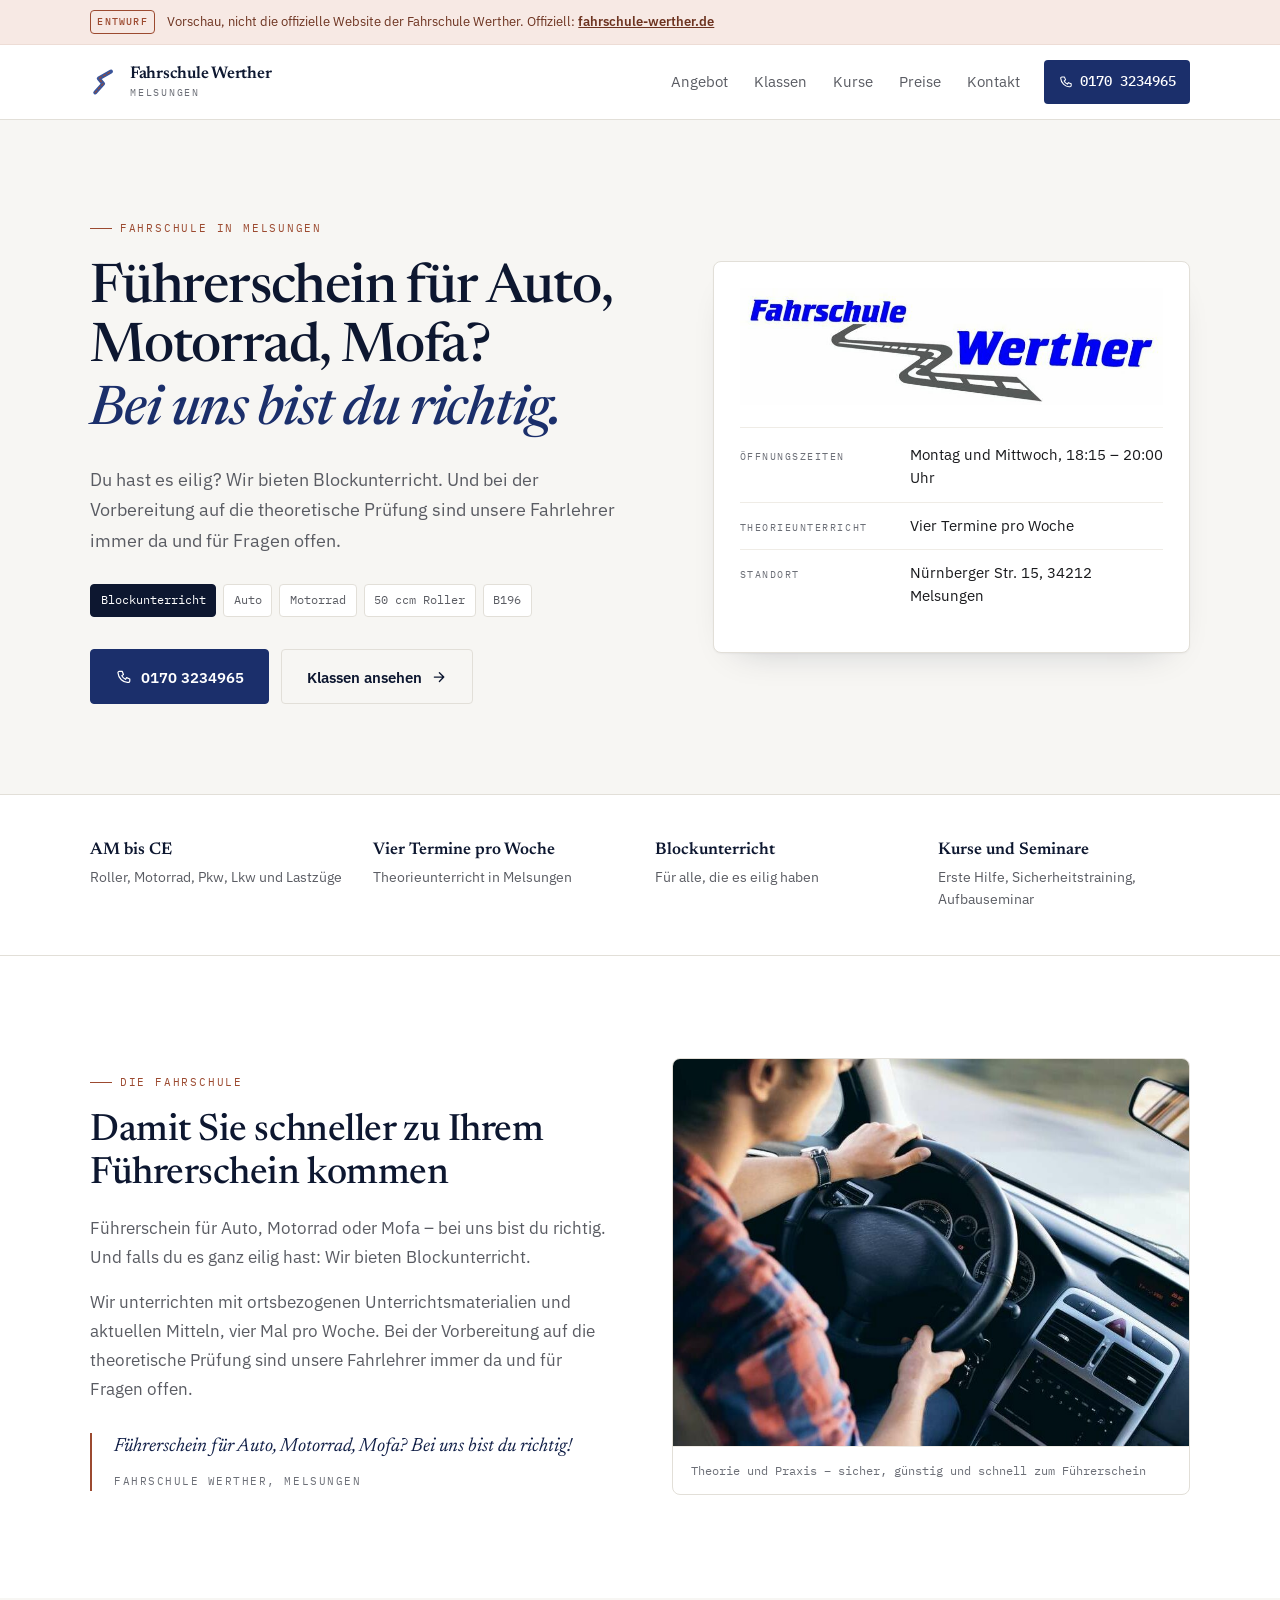
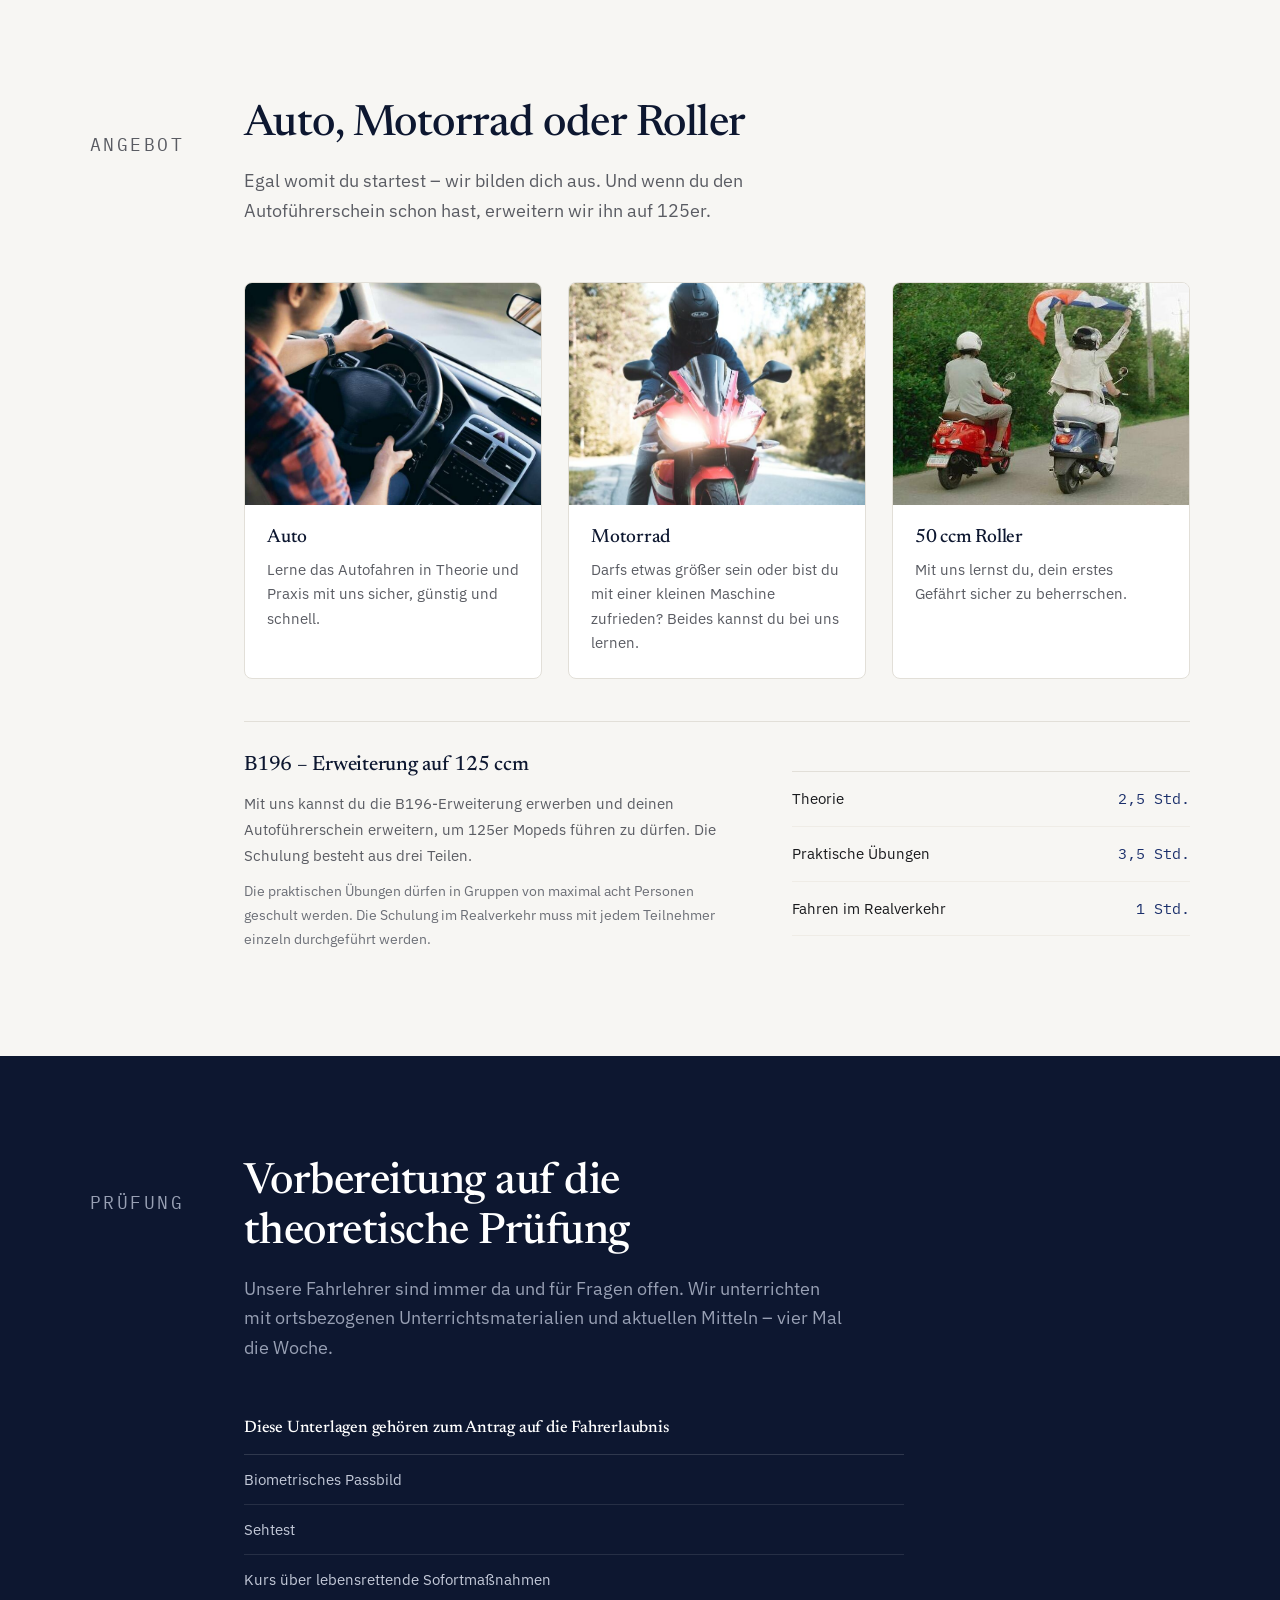
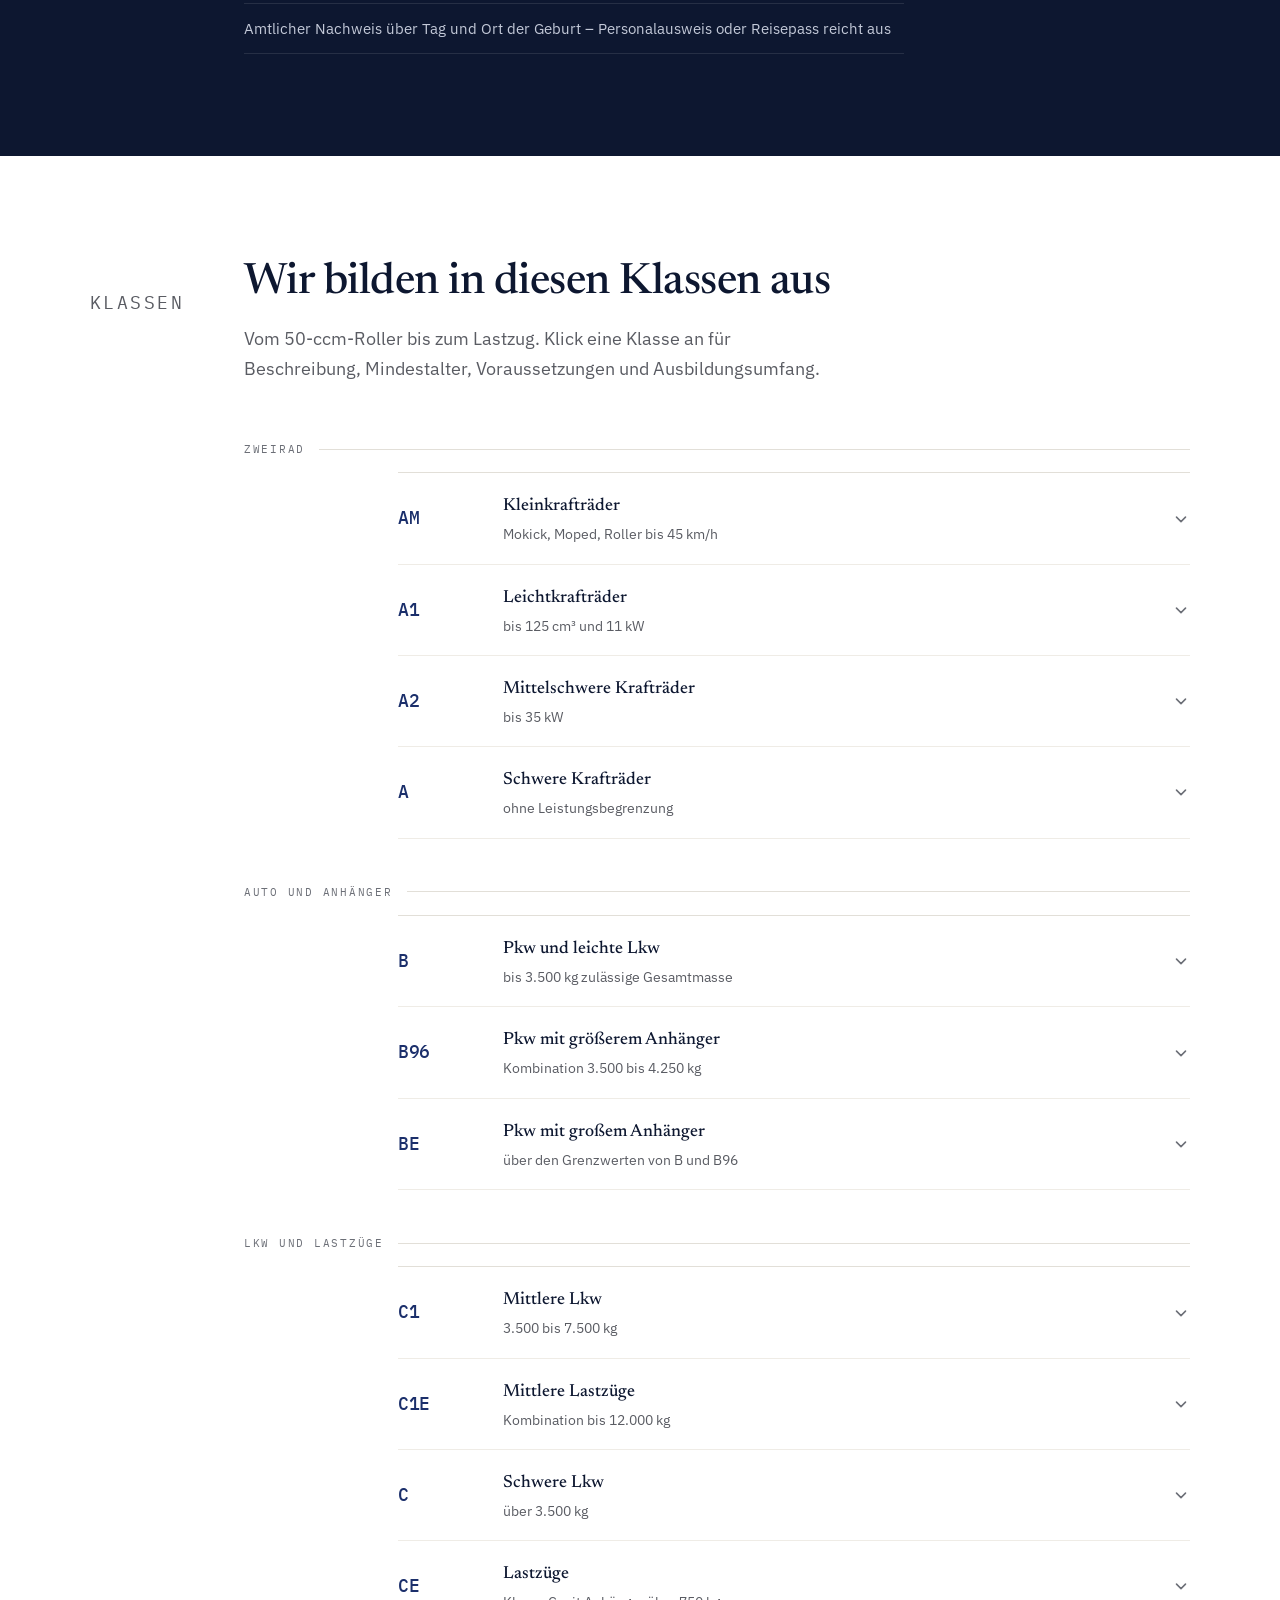
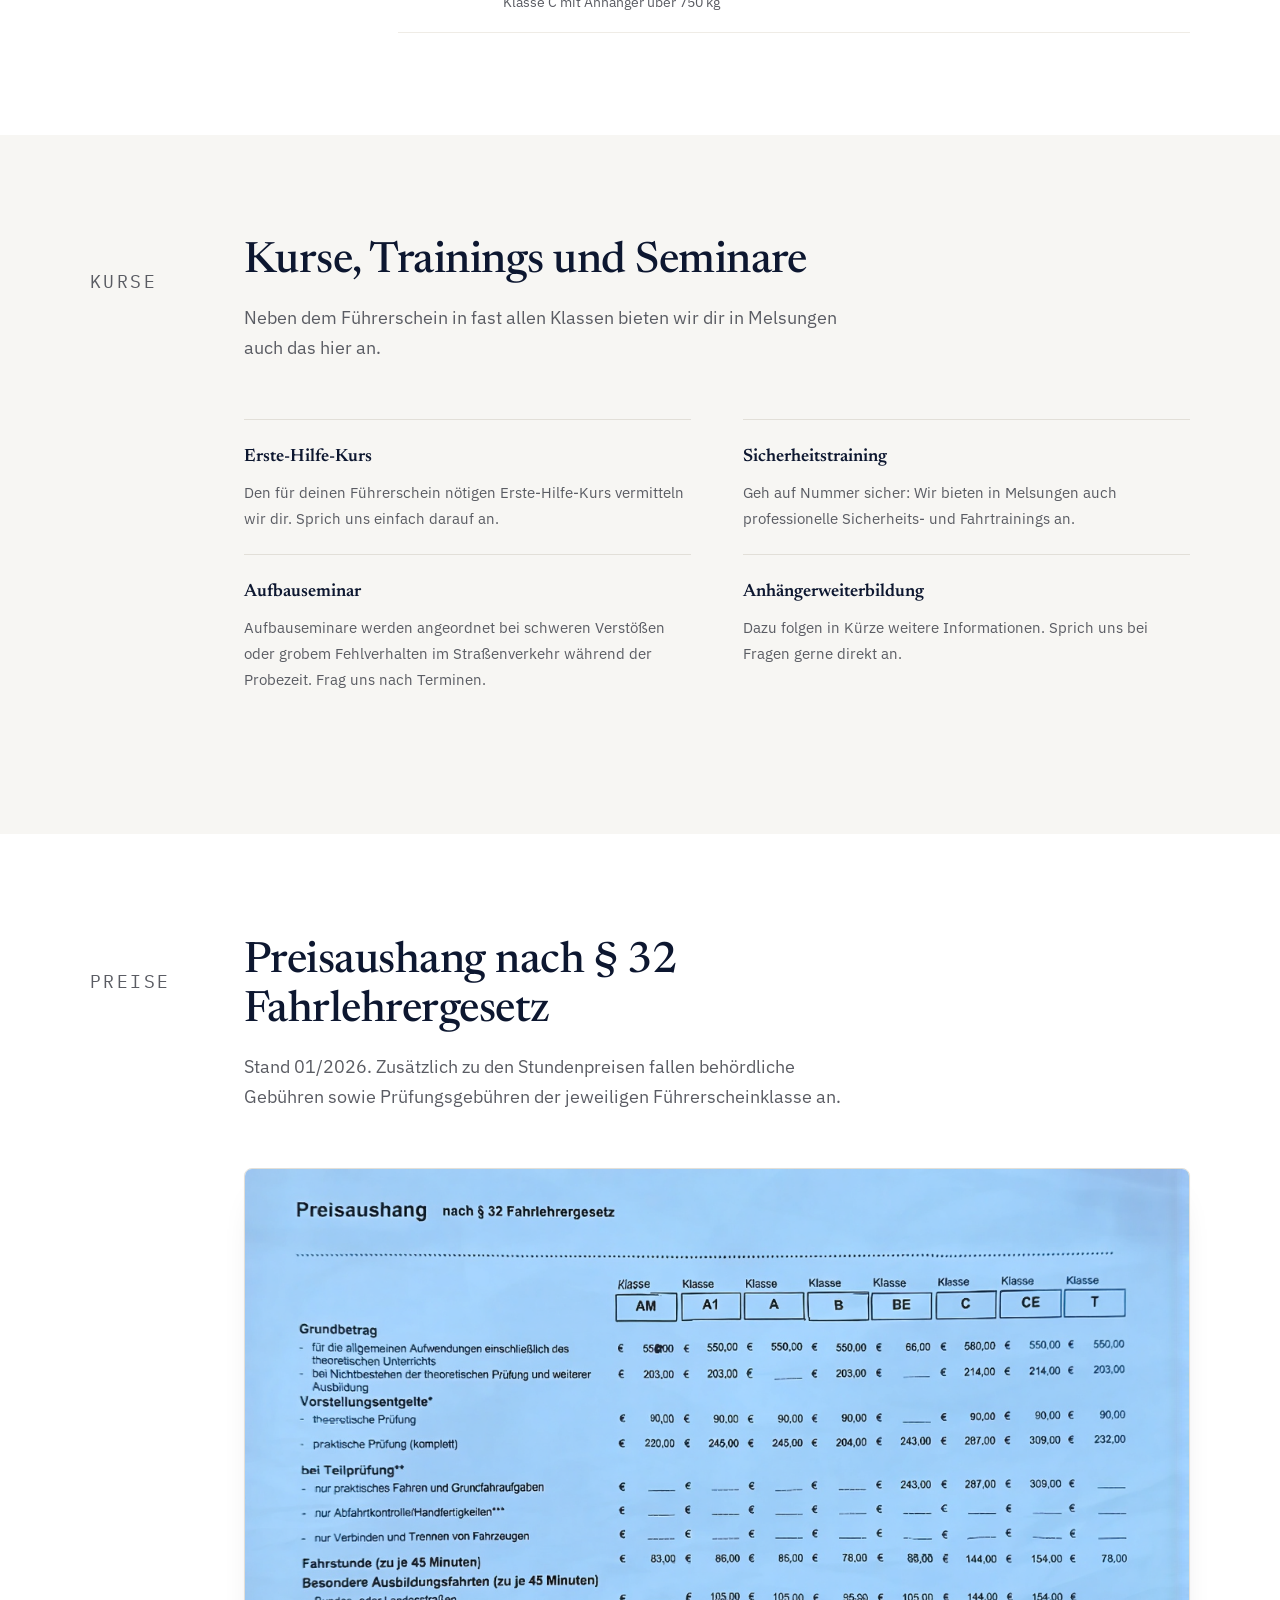
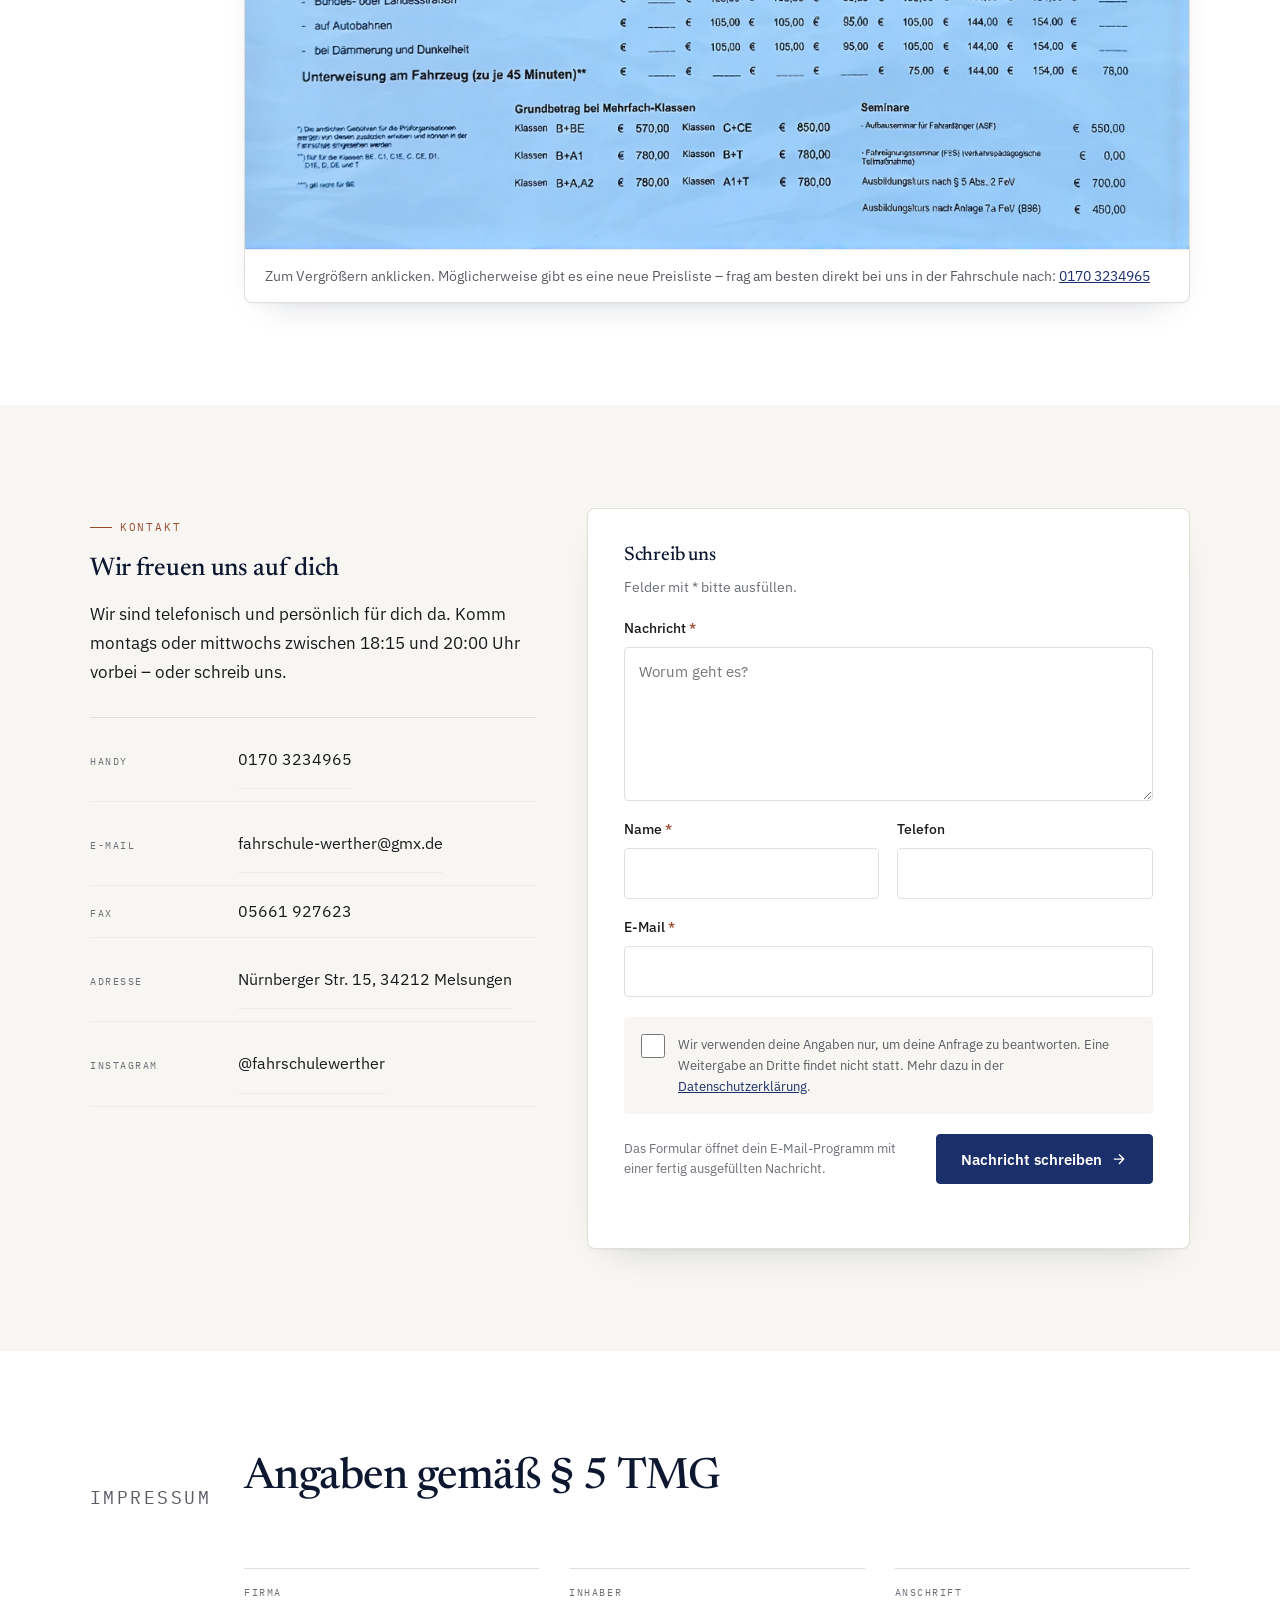
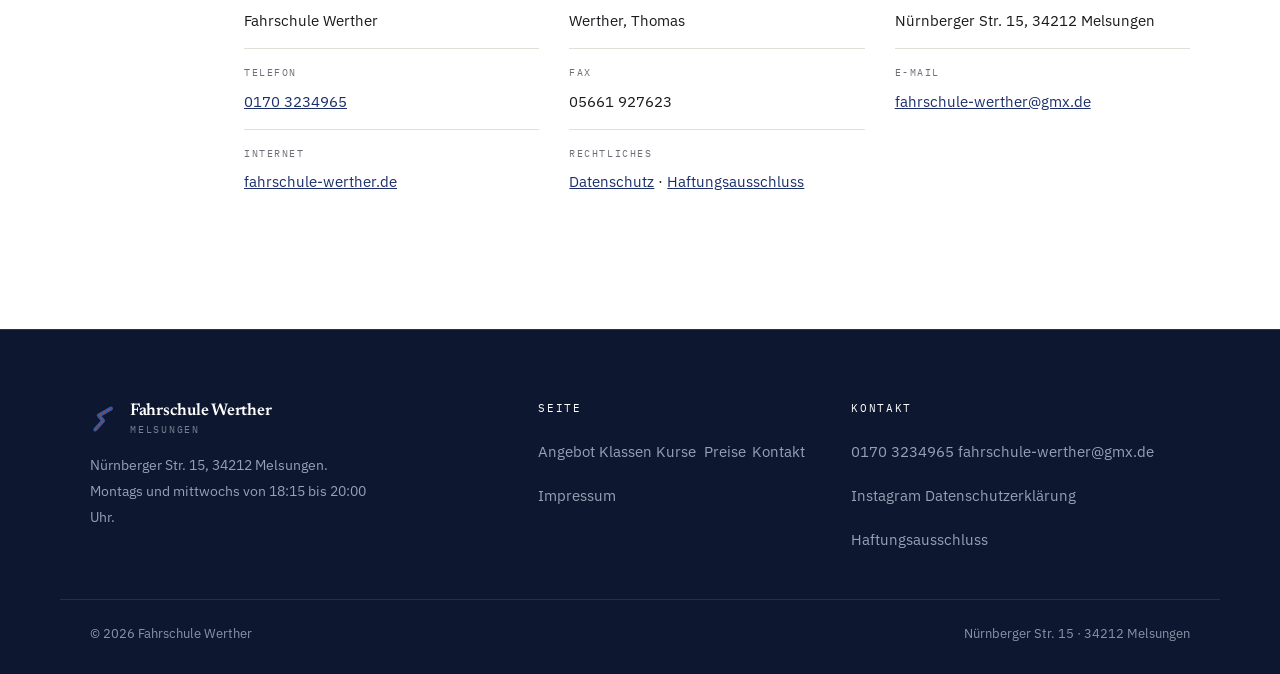
==== commit 92b5f3e9: "Seite auf echte Inhalte reduziert: Deko, Icon-Reihen und erfundene Abschnitte entfernt" ====
--- a/index.html
+++ b/index.html
@@ -5,32 +5,20 @@
 <meta name="robots" content="noindex, nofollow">
 <meta name="viewport" content="width=device-width, initial-scale=1">
 <title>Fahrschule Werther – Führerschein in Melsungen</title>
-<meta name="description" content="Fahrschule Werther in Melsungen: Führerschein für Auto, Motorrad und Roller. Klassen AM bis CE, B196-Erweiterung, Blockunterricht, Erste-Hilfe-Kurs und Sicherheitstraining. Nürnberger Str. 15, 34212 Melsungen.">
-<meta name="keywords" content="Fahrschule Melsungen, Führerschein Melsungen, Klasse B, Klasse A, B196, BE, C, CE, Blockunterricht, Erste Hilfe Kurs, Sicherheitstraining, Werther">
+<meta name="description" content="Fahrschule Werther, Nürnberger Str. 15 in Melsungen. Führerschein für Auto, Motorrad und Roller, Klassen AM bis CE, B196-Erweiterung und Blockunterricht. Telefon 0170 3234965.">
 <meta name="author" content="Fahrschule Werther">
 <meta name="theme-color" content="#0d1730">
 <link rel="canonical" href="https://fahrschule-werther.de/">
 <meta property="og:type" content="website">
 <meta property="og:title" content="Fahrschule Werther – Melsungen">
-<meta property="og:description" content="Damit Sie schneller zu Ihrem Führerschein kommen. Auto, Motorrad und Roller – Klassen AM bis CE in Melsungen.">
+<meta property="og:description" content="Führerschein für Auto, Motorrad und Roller. Klassen AM bis CE in Melsungen.">
 <meta property="og:locale" content="de_DE">
 <meta property="og:image" content="assets/img/logo.jpg">
-<link rel="icon" href="data:image/svg+xml,%3Csvg xmlns='http://www.w3.org/2000/svg' viewBox='0 0 64 64'%3E%3Crect width='64' height='64' rx='14' fill='%230d1730'/%3E%3Cpath d='M14 54 L30 34 L20 22 L44 10' stroke='%239c4a30' stroke-width='6' fill='none' stroke-linecap='round' stroke-linejoin='round'/%3E%3C/svg%3E">
+<link rel="icon" href="data:image/svg+xml,%3Csvg xmlns='http://www.w3.org/2000/svg' viewBox='0 0 64 64'%3E%3Crect width='64' height='64' rx='12' fill='%230d1730'/%3E%3Cpath d='M14 54 L30 34 L20 22 L44 10' stroke='%239c4a30' stroke-width='6' fill='none' stroke-linecap='round' stroke-linejoin='round'/%3E%3C/svg%3E">
 <link rel="preconnect" href="https://fonts.googleapis.com">
 <link rel="preconnect" href="https://fonts.gstatic.com" crossorigin>
 <link href="https://fonts.googleapis.com/css2?family=Newsreader:ital,opsz,wght@0,6..72,400;0,6..72,500;0,6..72,600;1,6..72,400;1,6..72,500&family=IBM+Plex+Sans:wght@400;500;600&family=IBM+Plex+Mono:wght@400;500&display=swap" rel="stylesheet">
 <link rel="stylesheet" href="assets/css/style.css">
-<script>
-/* Einblend-Animationen nur aktivieren, wenn sie auch sicher wieder ausgeblendet
-   werden koennen. Ohne JS bleibt die Seite dadurch vollstaendig sichtbar. */
-(function(){
-  try{
-    if('IntersectionObserver' in window && !window.matchMedia('(prefers-reduced-motion: reduce)').matches){
-      document.documentElement.className += ' js-anim';
-    }
-  }catch(e){}
-})();
-</script>
 <script type="application/ld+json">
 {
   "@context": "https://schema.org",
@@ -53,56 +41,33 @@
     "addressCountry": "DE"
   },
   "openingHoursSpecification": [
-    {
-      "@type": "OpeningHoursSpecification",
-      "dayOfWeek": ["Monday", "Wednesday"],
-      "opens": "18:15",
-      "closes": "20:00"
-    }
+    { "@type": "OpeningHoursSpecification", "dayOfWeek": ["Monday", "Wednesday"], "opens": "18:15", "closes": "20:00" }
   ]
 }
 </script>
 </head>
 <body>
 <a class="skip" href="#main">Zum Inhalt springen</a>
-<div class="bar" aria-hidden="true"><span></span></div>
-
-<!-- Entwurfs-Hinweis: vor dem Livegang entfernen (zusammen mit dem robots-Meta-Tag). -->
+
+<!-- Entwurfs-Hinweis: vor dem Livegang entfernen, zusammen mit dem robots-Meta-Tag. -->
 <div class="draft">
   <div class="draft__inner">
     <b>Entwurf</b>
-    <span>Vorschau-Entwurf, nicht die offizielle Website der Fahrschule Werther. Offiziell: <a href="https://fahrschule-werther.de/" target="_blank" rel="noopener">fahrschule-werther.de</a></span>
+    <span>Vorschau, nicht die offizielle Website der Fahrschule Werther. Offiziell: <a href="https://fahrschule-werther.de/" target="_blank" rel="noopener">fahrschule-werther.de</a></span>
   </div>
 </div>
 
 <svg width="0" height="0" style="position:absolute" aria-hidden="true" focusable="false">
   <defs>
-    <symbol id="i-phone" viewBox="0 0 24 24" fill="none" stroke="currentColor" stroke-width="1.9" stroke-linecap="round" stroke-linejoin="round"><path d="M6.2 3.5h3l1.9 4.7-2.4 1.7a12.4 12.4 0 0 0 5.4 5.4l1.7-2.4 4.7 1.9v3a2 2 0 0 1-2.2 2C10.6 20.6 3.4 13.4 2.9 5.7a2 2 0 0 1 2-2.2Z"/></symbol>
-    <symbol id="i-mail" viewBox="0 0 24 24" fill="none" stroke="currentColor" stroke-width="1.9" stroke-linecap="round" stroke-linejoin="round"><rect x="3" y="5" width="18" height="14" rx="2.5"/><path d="m4 7 8 6 8-6"/></symbol>
-    <symbol id="i-pin" viewBox="0 0 24 24" fill="none" stroke="currentColor" stroke-width="1.9" stroke-linecap="round" stroke-linejoin="round"><path d="M12 21.5s7.2-6.6 7.2-12.3A7.2 7.2 0 0 0 4.8 9.2C4.8 14.9 12 21.5 12 21.5Z"/><circle cx="12" cy="9.2" r="2.6"/></symbol>
-    <symbol id="i-clock" viewBox="0 0 24 24" fill="none" stroke="currentColor" stroke-width="1.9" stroke-linecap="round" stroke-linejoin="round"><circle cx="12" cy="12" r="9"/><path d="M12 6.8v5.4l3.4 2"/></symbol>
-    <symbol id="i-check" viewBox="0 0 24 24" fill="none" stroke="currentColor" stroke-width="2.5" stroke-linecap="round" stroke-linejoin="round"><path d="m4.5 12.5 5 5 10-11"/></symbol>
-    <symbol id="i-doc" viewBox="0 0 24 24" fill="none" stroke="currentColor" stroke-width="1.9" stroke-linecap="round" stroke-linejoin="round"><path d="M14 3H7a2 2 0 0 0-2 2v14a2 2 0 0 0 2 2h10a2 2 0 0 0 2-2V8Z"/><path d="M14 3v5h5"/><path d="M9 13h6M9 17h4"/></symbol>
-    <symbol id="i-book" viewBox="0 0 24 24" fill="none" stroke="currentColor" stroke-width="1.9" stroke-linecap="round" stroke-linejoin="round"><path d="M4 5.2c2.4-1.4 5.4-1.4 7.9 0v13.6c-2.5-1.4-5.5-1.4-7.9 0Z"/><path d="M20 5.2c-2.4-1.4-5.4-1.4-7.9 0v13.6c2.4-1.4 5.5-1.4 7.9 0Z"/></symbol>
-    <symbol id="i-wheel" viewBox="0 0 24 24" fill="none" stroke="currentColor" stroke-width="1.9" stroke-linecap="round" stroke-linejoin="round"><circle cx="12" cy="12" r="8.6"/><circle cx="12" cy="12" r="2.3"/><path d="M12 5.4v4.3M6.4 15.6l3.6-2.3M17.6 15.6 14 13.3"/></symbol>
-    <symbol id="i-arrow" viewBox="0 0 24 24" fill="none" stroke="currentColor" stroke-width="2.2" stroke-linecap="round" stroke-linejoin="round"><path d="M5 12h13M12.5 5.5 19 12l-6.5 6.5"/></symbol>
-    <symbol id="i-up" viewBox="0 0 24 24" fill="none" stroke="currentColor" stroke-width="2.3" stroke-linecap="round" stroke-linejoin="round"><path d="M12 19V6M5.5 12.5 12 6l6.5 6.5"/></symbol>
-    <symbol id="i-chev" viewBox="0 0 24 24" fill="none" stroke="currentColor" stroke-width="2.3" stroke-linecap="round" stroke-linejoin="round"><path d="m6 9.5 6 6 6-6"/></symbol>
-    <symbol id="i-list" viewBox="0 0 24 24" fill="none" stroke="currentColor" stroke-width="1.9" stroke-linecap="round" stroke-linejoin="round"><path d="M9 6h11M9 12h11M9 18h11"/><circle cx="4.5" cy="6" r="1.3" fill="currentColor" stroke="none"/><circle cx="4.5" cy="12" r="1.3" fill="currentColor" stroke="none"/><circle cx="4.5" cy="18" r="1.3" fill="currentColor" stroke="none"/></symbol>
-    <symbol id="i-bike" viewBox="0 0 24 24" fill="none" stroke="currentColor" stroke-width="1.8" stroke-linecap="round" stroke-linejoin="round"><circle cx="5" cy="17" r="3.4"/><circle cx="19" cy="17" r="3.4"/><path d="M5 17l3.4-5.6h5.2M13.6 11.4 11 7.4H8.6M15 7.4h3.2M19 17l-2.4-6.4"/></symbol>
-    <symbol id="i-car" viewBox="0 0 24 24" fill="none" stroke="currentColor" stroke-width="1.8" stroke-linecap="round" stroke-linejoin="round"><path d="M3 13.5 5.1 8a2 2 0 0 1 1.9-1.3h10a2 2 0 0 1 1.9 1.3L21 13.5"/><path d="M3 13.5h18v4H3z"/><circle cx="7" cy="17.5" r="1.6"/><circle cx="17" cy="17.5" r="1.6"/></symbol>
-    <symbol id="i-truck" viewBox="0 0 24 24" fill="none" stroke="currentColor" stroke-width="1.8" stroke-linecap="round" stroke-linejoin="round"><path d="M2.5 6.5h11v10h-11z"/><path d="M13.5 10h4l4 3.2v3.3h-8z"/><circle cx="7" cy="18" r="1.9"/><circle cx="17.5" cy="18" r="1.9"/></symbol>
-    <symbol id="i-trailer" viewBox="0 0 24 24" fill="none" stroke="currentColor" stroke-width="1.8" stroke-linecap="round" stroke-linejoin="round"><path d="M2 8.5h6.6l2.4 4H2.6z"/><path d="M13 7h9v8h-9z"/><circle cx="5.5" cy="16" r="1.7"/><circle cx="17.5" cy="17" r="1.7"/><path d="M11 12.5h2"/></symbol>
-    <symbol id="i-shield" viewBox="0 0 24 24" fill="none" stroke="currentColor" stroke-width="1.8" stroke-linecap="round" stroke-linejoin="round"><path d="M12 2.8 20 6v6.2c0 4.6-3.3 8-8 9.2-4.7-1.2-8-4.6-8-9.2V6Z"/><path d="m8.8 12 2.3 2.3 4.3-4.6"/></symbol>
-    <symbol id="i-heart" viewBox="0 0 24 24" fill="none" stroke="currentColor" stroke-width="1.8" stroke-linecap="round" stroke-linejoin="round"><path d="M12 20.4C7 17 3.4 14 3.4 10.2A4.6 4.6 0 0 1 12 7.6a4.6 4.6 0 0 1 8.6 2.6c0 3.8-3.6 6.8-8.6 10.2Z"/></symbol>
-    <symbol id="i-euro" viewBox="0 0 24 24" fill="none" stroke="currentColor" stroke-width="1.8" stroke-linecap="round" stroke-linejoin="round"><path d="M17.5 6.2A6.6 6.6 0 0 0 7.3 9m10.2 8.8A6.6 6.6 0 0 1 7.3 15"/><path d="M4 10.4h8.4M4 13.6h8.4"/></symbol>
-    <symbol id="i-insta" viewBox="0 0 24 24" fill="none" stroke="currentColor" stroke-width="1.8" stroke-linecap="round" stroke-linejoin="round"><rect x="3" y="3" width="18" height="18" rx="5"/><circle cx="12" cy="12" r="4"/><circle cx="17.3" cy="6.7" r="1.1" fill="currentColor" stroke="none"/></symbol>
+    <symbol id="i-phone" viewBox="0 0 24 24" fill="none" stroke="currentColor" stroke-width="1.8" stroke-linecap="round" stroke-linejoin="round"><path d="M6.2 3.5h3l1.9 4.7-2.4 1.7a12.4 12.4 0 0 0 5.4 5.4l1.7-2.4 4.7 1.9v3a2 2 0 0 1-2.2 2C10.6 20.6 3.4 13.4 2.9 5.7a2 2 0 0 1 2-2.2Z"/></symbol>
+    <symbol id="i-arrow" viewBox="0 0 24 24" fill="none" stroke="currentColor" stroke-width="2" stroke-linecap="round" stroke-linejoin="round"><path d="M5 12h13M12.5 5.5 19 12l-6.5 6.5"/></symbol>
+    <symbol id="i-chev" viewBox="0 0 24 24" fill="none" stroke="currentColor" stroke-width="2.1" stroke-linecap="round" stroke-linejoin="round"><path d="m6 9.5 6 6 6-6"/></symbol>
   </defs>
 </svg>
 
 <header class="topbar">
   <div class="topbar__inner">
-    <a class="logo" href="#top" aria-label="Fahrschule Werther – zum Seitenanfang">
+    <a class="logo" href="#top">
       <svg class="logo__road" viewBox="0 0 64 64" aria-hidden="true">
         <path d="M12 56 L30 36 L20 24 L48 8" stroke="#3a559b" stroke-width="9" fill="none" stroke-linecap="round" stroke-linejoin="round"/>
         <path class="lane" d="M12 56 L30 36 L20 24 L48 8" stroke="#9c4a30" stroke-width="2.5" fill="none" stroke-linecap="round" stroke-linejoin="round"/>
@@ -110,9 +75,7 @@
       <span class="logo__txt">Fahrschule Werther<span>Melsungen</span></span>
     </a>
     <nav class="mainnav" id="mainnav" aria-label="Hauptnavigation">
-      <a href="#fahrschule">Fahrschule</a>
       <a href="#angebot">Angebot</a>
-      <a href="#ablauf">Ablauf</a>
       <a href="#klassen">Klassen</a>
       <a href="#kurse">Kurse</a>
       <a href="#preise">Preise</a>
@@ -127,7 +90,6 @@
 
 <main id="main">
 
-  <!-- ===================== HERO ===================== -->
   <section class="hero" id="top">
     <div class="hero__grid">
       <div>
@@ -142,78 +104,66 @@
           <span class="chip">B196</span>
         </div>
         <div class="hero__cta">
-          <a class="btn btn--yellow" href="tel:+491703234965"><svg aria-hidden="true"><use href="#i-phone"/></svg> 0170 3234965</a>
+          <a class="btn btn--blue" href="tel:+491703234965"><svg aria-hidden="true"><use href="#i-phone"/></svg> 0170 3234965</a>
           <a class="btn" href="#klassen">Klassen ansehen <svg aria-hidden="true"><use href="#i-arrow"/></svg></a>
         </div>
       </div>
       <div class="hero__media">
         <div class="logocard">
           <img src="assets/img/logo.jpg" width="826" height="230" alt="Logo der Fahrschule Werther: Schriftzug „Fahrschule Werther“ mit einer stilisierten Straße.">
-          <ul class="logocard__facts">
-            <li>
-              <svg aria-hidden="true"><use href="#i-book"/></svg>
-              <span><b>Theorieunterricht</b>Wir unterrichten 4 mal die Woche</span>
-            </li>
-            <li>
-              <svg aria-hidden="true"><use href="#i-clock"/></svg>
-              <span><b>Öffnungszeiten</b>Mo + Mi, 18:15 &ndash; 20:00 Uhr</span>
-            </li>
-            <li>
-              <svg aria-hidden="true"><use href="#i-pin"/></svg>
-              <span><b>Standort</b>Nürnberger Str. 15, 34212 Melsungen</span>
-            </li>
-          </ul>
-        </div>
-      </div>
-    </div>
-  </section>
-
-  <!-- ===================== FAKTENBAND ===================== -->
+          <dl class="logocard__facts">
+            <div><dt>Öffnungszeiten</dt><dd>Montag und Mittwoch, 18:15 &ndash; 20:00 Uhr</dd></div>
+            <div><dt>Theorieunterricht</dt><dd>Vier Termine pro Woche</dd></div>
+            <div><dt>Standort</dt><dd>Nürnberger Str. 15, 34212 Melsungen</dd></div>
+          </dl>
+        </div>
+      </div>
+    </div>
+  </section>
+
   <div class="factband">
     <div class="factband__inner">
       <div><b>AM bis CE</b><span>Roller, Motorrad, Pkw, Lkw und Lastzüge</span></div>
-      <div><b>4 &times; pro Woche</b><span>Theorieunterricht in Melsungen</span></div>
+      <div><b>Vier Termine pro Woche</b><span>Theorieunterricht in Melsungen</span></div>
       <div><b>Blockunterricht</b><span>Für alle, die es eilig haben</span></div>
-      <div><b>Kurse &amp; Seminare</b><span>Erste Hilfe, Sicherheitstraining, ASF</span></div>
+      <div><b>Kurse und Seminare</b><span>Erste Hilfe, Sicherheitstraining, Aufbauseminar</span></div>
     </div>
   </div>
 
-  <!-- ===================== DIE FAHRSCHULE ===================== -->
   <section class="sect" id="fahrschule">
     <div class="wrap">
-      <div class="split rise">
+      <div class="split">
         <div>
           <span class="kicker">Die Fahrschule</span>
           <h2 style="margin-top:18px">Damit Sie schneller zu Ihrem Führerschein kommen</h2>
-          <p class="muted" style="margin-top:18px">Führerschein für Auto, Motorrad oder Mofa &ndash; bei uns bist du richtig. Und falls du es ganz eilig hast: Wir bieten Blockunterricht!</p>
-          <p class="muted">Bei der Vorbereitung für die theoretische Prüfung sind unsere Fahrlehrer in Melsungen immer da und für Fragen offen. Wir unterrichten mit ortsbezogenen Unterrichtsmaterialien und aktuellen Mitteln &ndash; und das gleich vier Mal pro Woche.</p>
+          <p class="muted" style="margin-top:18px">Führerschein für Auto, Motorrad oder Mofa &ndash; bei uns bist du richtig. Und falls du es ganz eilig hast: Wir bieten Blockunterricht.</p>
+          <p class="muted">Wir unterrichten mit ortsbezogenen Unterrichtsmaterialien und aktuellen Mitteln, vier Mal pro Woche. Bei der Vorbereitung auf die theoretische Prüfung sind unsere Fahrlehrer immer da und für Fragen offen.</p>
           <blockquote class="pull">
-            <p>&bdquo;Führerschein für Auto, Motorrad, Mofa? Bei uns bist du richtig!&ldquo;</p>
+            <p>Führerschein für Auto, Motorrad, Mofa? Bei uns bist du richtig!</p>
             <cite>Fahrschule Werther, Melsungen</cite>
           </blockquote>
         </div>
         <figure class="frame split__media">
-          <img src="assets/img/auto.jpg" width="800" height="600" alt="Blick über die Schulter auf Lenkrad und Armaturenbrett während einer Autofahrt" loading="lazy">
+          <img src="assets/img/auto.jpg" width="800" height="600" alt="Fahrschüler am Lenkrad eines Autos" loading="lazy">
           <figcaption>Theorie und Praxis &ndash; sicher, günstig und schnell zum Führerschein</figcaption>
         </figure>
       </div>
     </div>
   </section>
 
-  <!-- ===================== ANGEBOT ===================== -->
   <section class="sect sect--alt" id="angebot">
     <div class="wrap">
-      <div class="head rise">
-        <span class="head__num">01 &nbsp;Angebot</span>
+      <div class="head">
+        <p class="head__num">Angebot</p>
         <div>
           <h2>Auto, Motorrad oder Roller</h2>
-          <p>Egal womit du starten willst &ndash; wir bilden dich aus. Und wenn du deinen Autoführerschein schon hast, erweitern wir ihn auf 125er.</p>
-        </div>
-      </div>
-
-      <div class="offers rise">
+          <p>Egal womit du startest &ndash; wir bilden dich aus. Und wenn du den Autoführerschein schon hast, erweitern wir ihn auf 125er.</p>
+        </div>
+      </div>
+
+      <div class="offers">
         <article class="offer">
-          <img src="assets/img/auto.jpg" width="800" height="600" alt="Fahrschüler am Lenkrad eines Autos" loading="lazy">
+          <img src="assets/img/auto.jpg" width="800" height="600" alt="Blick über die Schulter auf Lenkrad und Armaturenbrett" loading="lazy">
           <div class="offer__body">
             <h3>Auto</h3>
             <p>Lerne das Autofahren in Theorie und Praxis mit uns sicher, günstig und schnell.</p>
@@ -235,95 +185,54 @@
         </article>
       </div>
 
-      <div class="rise" style="margin-top:42px">
-        <div class="service">
-          <span class="service__ico" aria-hidden="true"><svg><use href="#i-bike"/></svg></span>
-          <div>
-            <h3>B196 &ndash; Erweiterung auf 125 ccm</h3>
-            <p>Auch bei uns: Mit uns kannst du die B196-Erweiterung erwerben und deinen Autoführerschein erweitern, um 125er Mopeds führen zu dürfen. Die Schulung besteht aus drei Teilen:</p>
-            <dl class="facts" style="margin-top:16px">
-              <div><dt>Theorie</dt><dd>2,5 Std. à 60 Min.</dd></div>
-              <div><dt>Praktische Übungen</dt><dd>3,5 Std. à 60 Min.</dd></div>
-              <div><dt>Fahren im Realverkehr</dt><dd>1 Std. à 60 Min.</dd></div>
-            </dl>
-            <p style="margin-top:12px;font-size:.9rem">Die praktischen Übungen dürfen in Gruppen von maximal acht Personen geschult werden. Die Schulung im Realverkehr muss mit jedem Teilnehmer einzeln durchgeführt werden.</p>
-          </div>
-        </div>
-      </div>
-    </div>
-  </section>
-
-  <!-- ===================== ABLAUF ===================== -->
-  <section class="sect sect--dark" id="ablauf">
-    <div class="wrap">
-      <div class="head rise">
-        <span class="head__num">02 &nbsp;Ablauf</span>
-        <div>
-          <h2>So läuft es bei uns</h2>
-          <p>Von der Anmeldung bis zur bestandenen Prüfung &ndash; unsere Fahrlehrer sind auf der ganzen Strecke für dich da.</p>
-        </div>
-      </div>
-
-      <ol class="route rise">
-        <li class="stop">
-          <div class="stop__dot" aria-hidden="true">1</div>
-          <h3>Anmelden</h3>
-          <p>Komm montags oder mittwochs zwischen 18:15 und 20:00 Uhr in die Fahrschule &ndash; oder ruf einfach an.</p>
-        </li>
-        <li class="stop">
-          <div class="stop__dot" aria-hidden="true">2</div>
-          <h3>Theorie</h3>
-          <p>Vier Termine pro Woche, mit ortsbezogenen Unterrichtsmaterialien und aktuellen Mitteln. Wer es eilig hat, nimmt den Blockunterricht.</p>
-        </li>
-        <li class="stop">
-          <div class="stop__dot" aria-hidden="true">3</div>
-          <h3>Praxis</h3>
-          <p>Fahrstunden und die vorgeschriebenen Sonderfahrten &ndash; abgestimmt auf deine Führerscheinklasse.</p>
-        </li>
-        <li class="stop">
-          <div class="stop__dot" aria-hidden="true">4</div>
-          <h3>Prüfung</h3>
-          <p>Gut vorbereitet in Theorie- und Praxisprüfung. Wir sind bis zum Schluss für deine Fragen da.</p>
-        </li>
-      </ol>
-
-      <div class="checks rise">
-        <div class="checkbox">
-          <h3><svg aria-hidden="true"><use href="#i-list"/></svg> Unterlagen für den Antrag</h3>
-          <ul>
-            <li><svg aria-hidden="true"><use href="#i-check"/></svg> Biometrisches Passbild</li>
-            <li><svg aria-hidden="true"><use href="#i-check"/></svg> Sehtest</li>
-            <li><svg aria-hidden="true"><use href="#i-check"/></svg> Kurs über lebensrettende Sofortmaßnahmen</li>
-            <li><svg aria-hidden="true"><use href="#i-check"/></svg> Amtlicher Nachweis über Tag und Ort der Geburt (Personalausweis oder Reisepass reicht aus)</li>
-          </ul>
-        </div>
-        <div class="checkbox">
-          <h3><svg aria-hidden="true"><use href="#i-wheel"/></svg> Darauf kannst du dich verlassen</h3>
-          <ul>
-            <li><svg aria-hidden="true"><use href="#i-check"/></svg> Vier Unterrichtstermine pro Woche</li>
-            <li><svg aria-hidden="true"><use href="#i-check"/></svg> Blockunterricht für Eilige</li>
-            <li><svg aria-hidden="true"><use href="#i-check"/></svg> Ortsbezogene Unterrichtsmaterialien</li>
-            <li><svg aria-hidden="true"><use href="#i-check"/></svg> Fahrlehrer, die für Fragen offen sind</li>
-          </ul>
-        </div>
-      </div>
-    </div>
-  </section>
-
-  <!-- ===================== FÜHRERSCHEINKLASSEN ===================== -->
+      <div class="b196">
+        <div>
+          <h3>B196 &ndash; Erweiterung auf 125 ccm</h3>
+          <p>Mit uns kannst du die B196-Erweiterung erwerben und deinen Autoführerschein erweitern, um 125er Mopeds führen zu dürfen. Die Schulung besteht aus drei Teilen.</p>
+          <p class="b196__hinweis">Die praktischen Übungen dürfen in Gruppen von maximal acht Personen geschult werden. Die Schulung im Realverkehr muss mit jedem Teilnehmer einzeln durchgeführt werden.</p>
+        </div>
+        <dl class="b196__teile">
+          <div><dt>Theorie</dt><dd>2,5 Std.</dd></div>
+          <div><dt>Praktische Übungen</dt><dd>3,5 Std.</dd></div>
+          <div><dt>Fahren im Realverkehr</dt><dd>1 Std.</dd></div>
+        </dl>
+      </div>
+    </div>
+  </section>
+
+  <section class="sect sect--dark" id="pruefung">
+    <div class="wrap">
+      <div class="head">
+        <p class="head__num">Prüfung</p>
+        <div>
+          <h2>Vorbereitung auf die theoretische Prüfung</h2>
+          <p>Unsere Fahrlehrer sind immer da und für Fragen offen. Wir unterrichten mit ortsbezogenen Unterrichtsmaterialien und aktuellen Mitteln &ndash; vier Mal die Woche.</p>
+        </div>
+      </div>
+      <div class="unterlagen">
+        <h3>Diese Unterlagen gehören zum Antrag auf die Fahrerlaubnis</h3>
+        <ul>
+          <li>Biometrisches Passbild</li>
+          <li>Sehtest</li>
+          <li>Kurs über lebensrettende Sofortmaßnahmen</li>
+          <li>Amtlicher Nachweis über Tag und Ort der Geburt &ndash; Personalausweis oder Reisepass reicht aus</li>
+        </ul>
+      </div>
+    </div>
+  </section>
+
   <section class="sect" id="klassen">
     <div class="wrap">
-      <div class="head rise">
-        <span class="head__num">03 &nbsp;Klassen</span>
+      <div class="head">
+        <p class="head__num">Klassen</p>
         <div>
           <h2>Wir bilden in diesen Klassen aus</h2>
-          <p>Klick eine Klasse an und du siehst Beschreibung, Mindestalter, Voraussetzungen, Geltungsdauer und den vorgeschriebenen Ausbildungsumfang.</p>
-        </div>
-      </div>
-
-      <!-- Zweirad -->
-      <div class="classgroup rise">
-        <div class="classgroup__title"><svg aria-hidden="true"><use href="#i-bike"/></svg> Zweirad</div>
+          <p>Vom 50-ccm-Roller bis zum Lastzug. Klick eine Klasse an für Beschreibung, Mindestalter, Voraussetzungen und Ausbildungsumfang.</p>
+        </div>
+      </div>
+
+      <div class="classgroup">
+        <p class="classgroup__title">Zweirad</p>
         <div class="acc">
 
           <div class="acc__item">
@@ -333,12 +242,11 @@
               <svg class="acc__chev" aria-hidden="true"><use href="#i-chev"/></svg>
             </button>
             <div class="acc__panel" id="k-am">
-              <p>Zweirädrige Kleinkrafträder und Fahrräder mit Hilfsmotor (Mokick, Moped), dreirädrige Kleinkrafträder und vierrädrige Leichtkraftfahrzeuge mit bauartbedingter Höchstgeschwindigkeit von maximal 45 km/h. Hubraum maximal 50 cm³, Elektromotor maximal 4 kW Nenndauerleistung, Leermasse bei vierrädrigen Fahrzeugen maximal 350 kg.</p>
+              <p>Zweirädrige Kleinkrafträder und Fahrräder mit Hilfsmotor, dreirädrige Kleinkrafträder und vierrädrige Leichtkraftfahrzeuge mit einer bauartbedingten Höchstgeschwindigkeit von maximal 45 km/h. Hubraum maximal 50 cm³, Elektromotor maximal 4 kW Nenndauerleistung, Leermasse bei vierrädrigen Fahrzeugen maximal 350 kg.</p>
               <dl class="facts">
                 <div><dt>Mindestalter</dt><dd>15 Jahre</dd></div>
-                <div><dt>Vorbesitz</dt><dd>nicht erforderlich</dd></div>
-                <div><dt>Geltungsdauer</dt><dd>ohne Befristung</dd></div>
-                <div><dt>Beinhaltet Klasse</dt><dd>keine</dd></div>
+                <div><dt>Vorbesitz</dt><dd>nein</dd></div>
+                <div><dt>Geltungsdauer</dt><dd>unbefristet</dd></div>
               </dl>
             </div>
           </div>
@@ -353,9 +261,8 @@
               <p>Krafträder mit einem Hubraum von nicht mehr als 125 cm³ und einer Nennleistung von nicht mehr als 11 kW; Verhältnis Leistung zu Leermasse maximal 0,1 kW/kg. Dazu dreirädrige Kraftfahrzeuge mit mehr als 50 cm³ und einer bauartbedingten Höchstgeschwindigkeit von mehr als 45 km/h mit einer Leistung bis 15 kW.</p>
               <dl class="facts">
                 <div><dt>Mindestalter</dt><dd>16 Jahre</dd></div>
-                <div><dt>Vorbesitz</dt><dd>nicht erforderlich</dd></div>
-                <div><dt>Geltungsdauer</dt><dd>ohne Befristung</dd></div>
-                <div><dt>Beinhaltet Klasse</dt><dd>AM</dd></div>
+                <div><dt>Vorbesitz</dt><dd>nein</dd></div>
+                <div><dt>Beinhaltet</dt><dd>AM</dd></div>
               </dl>
             </div>
           </div>
@@ -367,12 +274,11 @@
               <svg class="acc__chev" aria-hidden="true"><use href="#i-chev"/></svg>
             </button>
             <div class="acc__panel" id="k-a2">
-              <p>Krafträder (Zweiräder, auch mit Beiwagen) mit einem Hubraum von mehr als 50 cm³ und einer bauartbedingten Höchstgeschwindigkeit von mehr als 45 km/h. Leistung maximal 35 kW, Verhältnis Leistung zu Leermasse maximal 0,2 kW/kg.</p>
+              <p>Krafträder mit einem Hubraum von mehr als 50 cm³ und einer bauartbedingten Höchstgeschwindigkeit von mehr als 45 km/h. Leistung maximal 35 kW, Verhältnis Leistung zu Leermasse maximal 0,2 kW/kg.</p>
               <dl class="facts">
                 <div><dt>Mindestalter</dt><dd>18 Jahre</dd></div>
-                <div><dt>Vorbesitz</dt><dd>nicht erforderlich</dd></div>
-                <div><dt>Geltungsdauer</dt><dd>ohne Befristung</dd></div>
-                <div><dt>Beinhaltet Klasse</dt><dd>A1, AM</dd></div>
+                <div><dt>Vorbesitz</dt><dd>nein</dd></div>
+                <div><dt>Beinhaltet</dt><dd>A1, AM</dd></div>
               </dl>
             </div>
           </div>
@@ -384,24 +290,22 @@
               <svg class="acc__chev" aria-hidden="true"><use href="#i-chev"/></svg>
             </button>
             <div class="acc__panel" id="k-a">
-              <p>&bdquo;Schwere&ldquo; Krafträder (Zweiräder, auch mit Beiwagen) mit einem Hubraum von mehr als 50 cm³ und einer bauartbedingten Höchstgeschwindigkeit von mehr als 45 km/h sowie dreirädrige Kraftfahrzeuge mit einer Motorleistung von mehr als 15 kW.</p>
+              <p>Krafträder mit einem Hubraum von mehr als 50 cm³ und einer bauartbedingten Höchstgeschwindigkeit von mehr als 45 km/h sowie dreirädrige Kraftfahrzeuge mit einer Motorleistung von mehr als 15 kW.</p>
               <dl class="facts">
                 <div><dt>Mindestalter</dt><dd>24 Jahre</dd></div>
                 <div><dt>Nach 2 Jahren A2</dt><dd>20 Jahre</dd></div>
                 <div><dt>Dreirädrig</dt><dd>21 Jahre</dd></div>
-                <div><dt>Vorbesitz</dt><dd>nicht erforderlich</dd></div>
-                <div><dt>Geltungsdauer</dt><dd>ohne Befristung</dd></div>
-                <div><dt>Beinhaltet Klasse</dt><dd>A2, A1, AM</dd></div>
-              </dl>
-            </div>
-          </div>
-
-        </div>
-      </div>
-
-      <!-- Auto und Anhänger -->
-      <div class="classgroup rise">
-        <div class="classgroup__title"><svg aria-hidden="true"><use href="#i-car"/></svg> Auto und Anhänger</div>
+                <div><dt>Vorbesitz</dt><dd>nein</dd></div>
+                <div><dt>Beinhaltet</dt><dd>A2, A1, AM</dd></div>
+              </dl>
+            </div>
+          </div>
+
+        </div>
+      </div>
+
+      <div class="classgroup">
+        <p class="classgroup__title">Auto und Anhänger</p>
         <div class="acc">
 
           <div class="acc__item">
@@ -411,16 +315,14 @@
               <svg class="acc__chev" aria-hidden="true"><use href="#i-chev"/></svg>
             </button>
             <div class="acc__panel" id="k-b">
-              <p>Kraftfahrzeuge &ndash; ausgenommen Kraftfahrzeuge der Klassen AM, A1, A2 und A &ndash; mit einer zulässigen Gesamtmasse von nicht mehr als 3.500 kg, die zur Beförderung von nicht mehr als acht Personen außer dem Fahrzeugführer ausgelegt und gebaut sind.</p>
-              <p>Anhänger dürfen mitgeführt werden, sofern die zulässige Gesamtmasse des Anhängers 750 kg nicht übersteigt oder die zulässige Gesamtmasse der Kombination nicht mehr als 3.500 kg beträgt.</p>
+              <p>Kraftfahrzeuge &ndash; ausgenommen Kraftfahrzeuge der Klassen AM, A1, A2 und A &ndash; mit einer zulässigen Gesamtmasse von nicht mehr als 3.500 kg, die zur Beförderung von nicht mehr als acht Personen außer dem Fahrzeugführer ausgelegt und gebaut sind. Anhänger dürfen mitgeführt werden, sofern die zulässige Gesamtmasse des Anhängers 750 kg nicht übersteigt oder die zulässige Gesamtmasse der Kombination nicht mehr als 3.500 kg beträgt.</p>
               <dl class="facts">
                 <div><dt>Mindestalter</dt><dd>18 Jahre</dd></div>
                 <div><dt>Begleitetes Fahren</dt><dd>17 Jahre</dd></div>
-                <div><dt>Vorbesitz</dt><dd>nicht erforderlich</dd></div>
-                <div><dt>Geltungsdauer</dt><dd>ohne Befristung</dd></div>
-                <div><dt>Beinhaltet Klasse</dt><dd>L, AM</dd></div>
+                <div><dt>Vorbesitz</dt><dd>nein</dd></div>
+                <div><dt>Beinhaltet</dt><dd>L, AM</dd></div>
                 <div><dt>Theorieunterricht</dt><dd>14 DS, mit Vorbesitz 8</dd></div>
-                <div><dt>Sonderfahrten</dt><dd>12 (5 Land / 4 BAB / 3 Nacht)</dd></div>
+                <div><dt>Sonderfahrten</dt><dd>12</dd></div>
               </dl>
             </div>
           </div>
@@ -432,13 +334,12 @@
               <svg class="acc__chev" aria-hidden="true"><use href="#i-chev"/></svg>
             </button>
             <div class="acc__panel" id="k-b96">
-              <p>Kombinationen aus Kraftfahrzeugen der Klasse B (Pkw oder leichter Lkw) und Anhänger mit einer zulässigen Gesamtmasse von mehr als 750 kg und einer zulässigen Gesamtmasse der Kombination von mehr als 3.500 kg, aber nicht mehr als 4.250 kg.</p>
+              <p>Kombinationen aus Kraftfahrzeugen der Klasse B und Anhänger mit einer zulässigen Gesamtmasse von mehr als 750 kg und einer zulässigen Gesamtmasse der Kombination von mehr als 3.500 kg, aber nicht mehr als 4.250 kg.</p>
               <dl class="facts">
                 <div><dt>Mindestalter</dt><dd>18 Jahre</dd></div>
                 <div><dt>Begleitetes Fahren</dt><dd>17 Jahre</dd></div>
                 <div><dt>Vorbesitz</dt><dd>Klasse B</dd></div>
-                <div><dt>Geltungsdauer</dt><dd>ohne Befristung</dd></div>
-                <div><dt>Schulung</dt><dd>2,5 h + 3,5 h + 1 h</dd></div>
+                <div><dt>Schulung</dt><dd>2,5 + 3,5 + 1 Std.</dd></div>
               </dl>
             </div>
           </div>
@@ -455,19 +356,17 @@
                 <div><dt>Mindestalter</dt><dd>18 Jahre</dd></div>
                 <div><dt>Begleitetes Fahren</dt><dd>17 Jahre</dd></div>
                 <div><dt>Vorbesitz</dt><dd>Klasse B</dd></div>
-                <div><dt>Geltungsdauer</dt><dd>ohne Befristung</dd></div>
                 <div><dt>Theorieunterricht</dt><dd>nicht vorgeschrieben</dd></div>
-                <div><dt>Sonderfahrten</dt><dd>5 (3 Land / 1 BAB / 1 Nacht)</dd></div>
-              </dl>
-            </div>
-          </div>
-
-        </div>
-      </div>
-
-      <!-- Lkw und Lastzüge -->
-      <div class="classgroup rise">
-        <div class="classgroup__title"><svg aria-hidden="true"><use href="#i-truck"/></svg> Lkw und Lastzüge</div>
+                <div><dt>Sonderfahrten</dt><dd>5</dd></div>
+              </dl>
+            </div>
+          </div>
+
+        </div>
+      </div>
+
+      <div class="classgroup">
+        <p class="classgroup__title">Lkw und Lastzüge</p>
         <div class="acc">
 
           <div class="acc__item">
@@ -477,13 +376,13 @@
               <svg class="acc__chev" aria-hidden="true"><use href="#i-chev"/></svg>
             </button>
             <div class="acc__panel" id="k-c1">
-              <p>Kraftfahrzeuge &ndash; ausgenommen Kraftfahrzeuge der Klassen AM, A1, A2 und A &ndash; mit einer zulässigen Gesamtmasse von mehr als 3.500 kg, aber nicht mehr als 7.500 kg, für nicht mehr als acht Personen außer dem Fahrzeugführer. Anhänger bis 750 kg dürfen mitgeführt werden.</p>
+              <p>Kraftfahrzeuge mit einer zulässigen Gesamtmasse von mehr als 3.500 kg, aber nicht mehr als 7.500 kg, für nicht mehr als acht Personen außer dem Fahrzeugführer. Anhänger bis 750 kg dürfen mitgeführt werden.</p>
               <dl class="facts">
                 <div><dt>Mindestalter</dt><dd>18 Jahre</dd></div>
                 <div><dt>Vorbesitz</dt><dd>Klasse B</dd></div>
                 <div><dt>Geltungsdauer</dt><dd>bis 50. Lebensjahr</dd></div>
                 <div><dt>Danach</dt><dd>5 Jahre</dd></div>
-                <div><dt>Beinhaltet Klasse</dt><dd>L, M, S</dd></div>
+                <div><dt>Beinhaltet</dt><dd>L, M, S</dd></div>
               </dl>
             </div>
           </div>
@@ -500,9 +399,8 @@
                 <div><dt>Mindestalter</dt><dd>18 Jahre</dd></div>
                 <div><dt>Vorbesitz</dt><dd>Klasse C1</dd></div>
                 <div><dt>Geltungsdauer</dt><dd>bis 50. Lebensjahr</dd></div>
-                <div><dt>Danach</dt><dd>5 Jahre</dd></div>
                 <div><dt>Theorieunterricht</dt><dd>nicht vorgeschrieben</dd></div>
-                <div><dt>Beinhaltet Klasse</dt><dd>BE</dd></div>
+                <div><dt>Beinhaltet</dt><dd>BE</dd></div>
               </dl>
             </div>
           </div>
@@ -514,13 +412,13 @@
               <svg class="acc__chev" aria-hidden="true"><use href="#i-chev"/></svg>
             </button>
             <div class="acc__panel" id="k-c">
-              <p>Kraftfahrzeuge &ndash; ausgenommen Kraftfahrzeuge der Klassen AM, A1, A2 und A &ndash; mit einer zulässigen Gesamtmasse von mehr als 3.500 kg, die zur Beförderung von nicht mehr als acht Personen außer dem Fahrzeugführer ausgelegt und gebaut sind. Anhänger bis 750 kg zulässiger Gesamtmasse dürfen mitgeführt werden.</p>
+              <p>Kraftfahrzeuge mit einer zulässigen Gesamtmasse von mehr als 3.500 kg, die zur Beförderung von nicht mehr als acht Personen außer dem Fahrzeugführer ausgelegt und gebaut sind. Anhänger bis 750 kg zulässiger Gesamtmasse dürfen mitgeführt werden.</p>
               <dl class="facts">
                 <div><dt>Mindestalter</dt><dd>21 Jahre</dd></div>
                 <div><dt>Mit Berufsausbildung</dt><dd>18 Jahre</dd></div>
                 <div><dt>Vorbesitz</dt><dd>Klasse B</dd></div>
                 <div><dt>Geltungsdauer</dt><dd>5 Jahre</dd></div>
-                <div><dt>Beinhaltet Klasse</dt><dd>C1</dd></div>
+                <div><dt>Beinhaltet</dt><dd>C1</dd></div>
               </dl>
             </div>
           </div>
@@ -538,207 +436,138 @@
                 <div><dt>Mit Berufsausbildung</dt><dd>18 Jahre</dd></div>
                 <div><dt>Vorbesitz</dt><dd>Klasse B</dd></div>
                 <div><dt>Geltungsdauer</dt><dd>5 Jahre</dd></div>
-                <div><dt>Beinhaltet Klasse</dt><dd>C1E, BE, T</dd></div>
-              </dl>
-            </div>
-          </div>
-
-        </div>
-      </div>
-    </div>
-  </section>
-
-  <!-- ===================== KURSE & SEMINARE ===================== -->
+                <div><dt>Beinhaltet</dt><dd>C1E, BE, T</dd></div>
+              </dl>
+            </div>
+          </div>
+
+        </div>
+      </div>
+    </div>
+  </section>
+
   <section class="sect sect--alt" id="kurse">
     <div class="wrap">
-      <div class="head rise">
-        <span class="head__num">04 &nbsp;Kurse</span>
-        <div>
-          <h2>Mehr als nur der Führerschein</h2>
-          <p>Neben dem Führerschein in (fast) allen Klassen bieten wir dir in Melsungen auch Kurse, Trainings und Seminare an.</p>
-        </div>
-      </div>
-
-      <div class="services rise">
-        <div class="service">
-          <span class="service__ico" aria-hidden="true"><svg><use href="#i-heart"/></svg></span>
-          <div>
-            <h3>Erste-Hilfe-Kurs</h3>
-            <p>Den für deinen Führerschein nötigen Erste-Hilfe-Kurs vermitteln wir dir. Sprich uns einfach darauf an.</p>
-          </div>
-        </div>
-        <div class="service">
-          <span class="service__ico" aria-hidden="true"><svg><use href="#i-shield"/></svg></span>
-          <div>
-            <h3>Sicherheitstraining</h3>
-            <p>Geh auf Nummer sicher: Wir bieten in Melsungen auch professionelle Sicherheits- und Fahrtrainings an.</p>
-          </div>
-        </div>
-        <div class="service">
-          <span class="service__ico" aria-hidden="true"><svg><use href="#i-book"/></svg></span>
-          <div>
-            <h3>Aufbauseminar</h3>
-            <p>Aufbauseminare werden angeordnet bei schweren Verstößen oder bei grobem Fehlverhalten im Straßenverkehr während der Probezeit. Frag uns nach Terminen.</p>
-          </div>
-        </div>
-        <div class="service">
-          <span class="service__ico" aria-hidden="true"><svg><use href="#i-trailer"/></svg></span>
-          <div>
-            <h3>Anhängerweiterbildung</h3>
-            <p>Zur Anhängerweiterbildung folgen in Kürze weitere Informationen. Sprich uns bei Fragen gerne direkt an.</p>
-          </div>
-        </div>
-      </div>
-    </div>
-  </section>
-
-  <!-- ===================== PREISE ===================== -->
+      <div class="head">
+        <p class="head__num">Kurse</p>
+        <div>
+          <h2>Kurse, Trainings und Seminare</h2>
+          <p>Neben dem Führerschein in fast allen Klassen bieten wir dir in Melsungen auch das hier an.</p>
+        </div>
+      </div>
+
+      <dl class="kurse">
+        <div>
+          <dt>Erste-Hilfe-Kurs</dt>
+          <dd>Den für deinen Führerschein nötigen Erste-Hilfe-Kurs vermitteln wir dir. Sprich uns einfach darauf an.</dd>
+        </div>
+        <div>
+          <dt>Sicherheitstraining</dt>
+          <dd>Geh auf Nummer sicher: Wir bieten in Melsungen auch professionelle Sicherheits- und Fahrtrainings an.</dd>
+        </div>
+        <div>
+          <dt>Aufbauseminar</dt>
+          <dd>Aufbauseminare werden angeordnet bei schweren Verstößen oder grobem Fehlverhalten im Straßenverkehr während der Probezeit. Frag uns nach Terminen.</dd>
+        </div>
+        <div>
+          <dt>Anhängerweiterbildung</dt>
+          <dd>Dazu folgen in Kürze weitere Informationen. Sprich uns bei Fragen gerne direkt an.</dd>
+        </div>
+      </dl>
+    </div>
+  </section>
+
   <section class="sect" id="preise">
     <div class="wrap">
-      <div class="head rise">
-        <span class="head__num">05 &nbsp;Preise</span>
+      <div class="head">
+        <p class="head__num">Preise</p>
         <div>
           <h2>Preisaushang nach § 32 Fahrlehrergesetz</h2>
           <p>Stand 01/2026. Zusätzlich zu den Stundenpreisen fallen behördliche Gebühren sowie Prüfungsgebühren der jeweiligen Führerscheinklasse an.</p>
         </div>
       </div>
 
-      <figure class="pricewrap rise">
-        <a href="assets/img/preisaushang.png" target="_blank" rel="noopener" aria-label="Preisaushang in voller Größe öffnen">
+      <figure class="pricewrap">
+        <a href="assets/img/preisaushang.png" target="_blank" rel="noopener">
           <img src="assets/img/preisaushang.png" width="1200" height="864" alt="Preisaushang der Fahrschule Werther nach § 32 Fahrlehrergesetz mit Grundbeträgen, Vorstellungsentgelten und Preisen je Fahrstunde für die Klassen AM, A1, A, B, BE, C, CE und T." loading="lazy">
         </a>
-        <figcaption>Zum Vergrößern anklicken. Möglicherweise gibt es eine neue Preisliste &ndash; frag am besten direkt bei uns in der Fahrschule nach.</figcaption>
+        <figcaption>Zum Vergrößern anklicken. Möglicherweise gibt es eine neue Preisliste &ndash; frag am besten direkt bei uns in der Fahrschule nach: <a href="tel:+491703234965">0170 3234965</a></figcaption>
       </figure>
-
-      <div class="checks rise" style="margin-top:26px">
-        <div class="checkbox">
-          <h3><svg aria-hidden="true"><use href="#i-euro"/></svg> Was zusätzlich anfällt</h3>
-          <ul>
-            <li><svg aria-hidden="true"><use href="#i-check"/></svg> Behördliche Gebühren</li>
-            <li><svg aria-hidden="true"><use href="#i-check"/></svg> Prüfungsgebühren der jeweiligen Führerscheinklasse</li>
-          </ul>
-        </div>
-        <div class="checkbox">
-          <h3><svg aria-hidden="true"><use href="#i-phone"/></svg> Fragen zum Preis?</h3>
-          <ul>
-            <li><svg aria-hidden="true"><use href="#i-check"/></svg> <a href="tel:+491703234965">0170 3234965</a></li>
-            <li><svg aria-hidden="true"><use href="#i-check"/></svg> <a href="mailto:fahrschule-werther@gmx.de">fahrschule-werther@gmx.de</a></li>
-          </ul>
-        </div>
-      </div>
-    </div>
-  </section>
-
-  <!-- ===================== KONTAKT ===================== -->
+    </div>
+  </section>
+
   <section class="sect sect--alt" id="kontakt">
     <div class="wrap">
-      <div class="head rise">
-        <span class="head__num">06 &nbsp;Kontakt</span>
-        <div>
-          <h2>Wir freuen uns auf dich</h2>
-          <p>Wir sind telefonisch und persönlich für dich da. Komm montags oder mittwochs zwischen 18:15 und 20:00 Uhr vorbei &ndash; oder schreib uns.</p>
-        </div>
-      </div>
-
       <div class="contact">
-        <div class="rise">
-          <div class="reach">
-            <a href="tel:+491703234965">
-              <svg aria-hidden="true"><use href="#i-phone"/></svg>
-              <span><b>Handy</b><span>0170 3234965</span></span>
-            </a>
-            <a href="mailto:fahrschule-werther@gmx.de">
-              <svg aria-hidden="true"><use href="#i-mail"/></svg>
-              <span><b>E-Mail</b><span>fahrschule-werther@gmx.de</span></span>
-            </a>
-            <div>
-              <svg aria-hidden="true"><use href="#i-doc"/></svg>
-              <span><b>Fax</b><span>05661 927623</span></span>
-            </div>
-            <a href="https://www.openstreetmap.org/search?query=N%C3%BCrnberger%20Str.%2015%2C%2034212%20Melsungen" target="_blank" rel="noopener">
-              <svg aria-hidden="true"><use href="#i-pin"/></svg>
-              <span><b>Adresse</b><span>Nürnberger Str. 15, 34212 Melsungen</span></span>
-            </a>
-            <a href="https://www.instagram.com/fahrschulewerther/" target="_blank" rel="noopener">
-              <svg aria-hidden="true"><use href="#i-insta"/></svg>
-              <span><b>Instagram</b><span>@fahrschulewerther &ndash; aktuelle Unterrichtsblöcke</span></span>
-            </a>
-            <div>
-              <svg aria-hidden="true"><use href="#i-clock"/></svg>
-              <span><b>Öffnungszeiten</b><span>Montag und Mittwoch, 18:15 &ndash; 20:00 Uhr</span></span>
-            </div>
-          </div>
-        </div>
-
-        <div class="rise">
-          <form class="formcard" id="kontaktformular" novalidate>
-            <h3>Schreib uns</h3>
-            <p>Felder mit <span style="color:#d92b1f">*</span> bitte ausfüllen.</p>
-
+        <div>
+          <span class="kicker">Kontakt</span>
+          <h2 style="margin-top:18px">Wir freuen uns auf dich</h2>
+          <p class="muted" style="margin-top:16px">Wir sind telefonisch und persönlich für dich da. Komm montags oder mittwochs zwischen 18:15 und 20:00 Uhr vorbei &ndash; oder schreib uns.</p>
+
+          <dl class="reach">
+            <div><dt>Handy</dt><dd><a href="tel:+491703234965">0170 3234965</a></dd></div>
+            <div><dt>E-Mail</dt><dd><a href="mailto:fahrschule-werther@gmx.de">fahrschule-werther@gmx.de</a></dd></div>
+            <div><dt>Fax</dt><dd>05661 927623</dd></div>
+            <div><dt>Adresse</dt><dd><a href="https://www.openstreetmap.org/search?query=N%C3%BCrnberger%20Str.%2015%2C%2034212%20Melsungen" target="_blank" rel="noopener">Nürnberger Str. 15, 34212 Melsungen</a></dd></div>
+            <div><dt>Instagram</dt><dd><a href="https://www.instagram.com/fahrschulewerther/" target="_blank" rel="noopener">@fahrschulewerther</a></dd></div>
+          </dl>
+        </div>
+
+        <form class="formcard" id="kontaktformular" novalidate>
+          <h3>Schreib uns</h3>
+          <p>Felder mit <span class="req">*</span> bitte ausfüllen.</p>
+
+          <div class="fld">
+            <label for="f-nachricht">Nachricht <span class="req">*</span></label>
+            <textarea id="f-nachricht" name="nachricht" rows="5" required placeholder="Worum geht es?"></textarea>
+          </div>
+
+          <div class="f2">
             <div class="fld">
-              <label for="f-nachricht">Nachricht <span class="req">*</span></label>
-              <textarea id="f-nachricht" name="nachricht" rows="5" required placeholder="Wobei können wir Dir helfen?"></textarea>
-            </div>
-
-            <div class="f2">
-              <div class="fld">
-                <label for="f-name">Name <span class="req">*</span></label>
-                <input id="f-name" name="name" type="text" autocomplete="name" required>
-              </div>
-              <div class="fld">
-                <label for="f-telefon">Telefon</label>
-                <input id="f-telefon" name="telefon" type="tel" autocomplete="tel">
-              </div>
-              <div class="fld">
-                <label for="f-strasse">Straße / Nr.</label>
-                <input id="f-strasse" name="strasse" type="text" autocomplete="street-address">
-              </div>
-              <div class="fld">
-                <label for="f-ort">PLZ / Ort</label>
-                <input id="f-ort" name="ort" type="text" autocomplete="postal-code">
-              </div>
-            </div>
-
+              <label for="f-name">Name <span class="req">*</span></label>
+              <input id="f-name" name="name" type="text" autocomplete="name" required>
+            </div>
             <div class="fld">
-              <label for="f-email">E-Mail <span class="req">*</span></label>
-              <input id="f-email" name="email" type="email" autocomplete="email" required>
-            </div>
-
-            <div class="agree">
-              <input id="f-consent" name="consent" type="checkbox" required>
-              <label for="f-consent">Mit obiger Zustimmung erklärst Du Dich damit einverstanden, dass wir Deine Angaben für die Beantwortung Deiner Anfrage bzw. Kontaktaufnahme verwenden. Eine Nutzung zu einem anderen Zweck oder eine Weitergabe an Dritte findet nicht statt. Du kannst Deine Einwilligung jederzeit widerrufen. Weitere Informationen in der <a href="datenschutz.html">Datenschutzerklärung</a>.</label>
-            </div>
-
-            <div class="formfoot">
-              <p>Das Formular öffnet Dein E-Mail-Programm mit einer fertig ausgefüllten Nachricht.</p>
-              <button class="btn btn--blue" type="submit">Absenden <svg aria-hidden="true"><use href="#i-arrow"/></svg></button>
-            </div>
-            <p class="fstatus" id="formStatus" role="status" aria-live="polite"></p>
-          </form>
-        </div>
-      </div>
-    </div>
-  </section>
-
-  <!-- ===================== IMPRESSUM ===================== -->
+              <label for="f-telefon">Telefon</label>
+              <input id="f-telefon" name="telefon" type="tel" autocomplete="tel">
+            </div>
+          </div>
+
+          <div class="fld">
+            <label for="f-email">E-Mail <span class="req">*</span></label>
+            <input id="f-email" name="email" type="email" autocomplete="email" required>
+          </div>
+
+          <div class="agree">
+            <input id="f-consent" name="consent" type="checkbox" required>
+            <label for="f-consent">Wir verwenden deine Angaben nur, um deine Anfrage zu beantworten. Eine Weitergabe an Dritte findet nicht statt. Mehr dazu in der <a href="datenschutz.html">Datenschutzerklärung</a>.</label>
+          </div>
+
+          <div class="formfoot">
+            <p>Das Formular öffnet dein E-Mail-Programm mit einer fertig ausgefüllten Nachricht.</p>
+            <button class="btn btn--blue" type="submit">Nachricht schreiben <svg aria-hidden="true"><use href="#i-arrow"/></svg></button>
+          </div>
+          <p class="fstatus" id="formStatus" role="status" aria-live="polite"></p>
+        </form>
+      </div>
+    </div>
+  </section>
+
   <section class="sect" id="impressum">
     <div class="wrap">
-      <div class="head rise">
-        <span class="head__num">07 &nbsp;Impressum</span>
-        <div>
-          <h2>Angaben gemäß § 5 TMG</h2>
-        </div>
-      </div>
-      <dl class="legalgrid rise">
+      <div class="head">
+        <p class="head__num">Impressum</p>
+        <div><h2>Angaben gemäß § 5 TMG</h2></div>
+      </div>
+      <dl class="legalgrid">
         <div><dt>Firma</dt><dd>Fahrschule Werther</dd></div>
         <div><dt>Inhaber</dt><dd>Werther, Thomas</dd></div>
-        <div><dt>Anschrift</dt><dd>Nürnberger Str. 15</dd></div>
-        <div><dt>PLZ / Ort</dt><dd>34212 Melsungen</dd></div>
+        <div><dt>Anschrift</dt><dd>Nürnberger Str. 15, 34212 Melsungen</dd></div>
         <div><dt>Telefon</dt><dd><a href="tel:+491703234965">0170 3234965</a></dd></div>
         <div><dt>Fax</dt><dd>05661 927623</dd></div>
         <div><dt>E-Mail</dt><dd><a href="mailto:fahrschule-werther@gmx.de">fahrschule-werther@gmx.de</a></dd></div>
-        <div><dt>Internetadresse</dt><dd><a href="https://fahrschule-werther.de/" target="_blank" rel="noopener">fahrschule-werther.de</a></dd></div>
-        <div><dt>Rechtliches</dt><dd><a href="datenschutz.html">Datenschutz</a> &nbsp;·&nbsp; <a href="haftungsausschluss.html">Haftungsausschluss</a></dd></div>
+        <div><dt>Internet</dt><dd><a href="https://fahrschule-werther.de/" target="_blank" rel="noopener">fahrschule-werther.de</a></dd></div>
+        <div><dt>Rechtliches</dt><dd><a href="datenschutz.html">Datenschutz</a> · <a href="haftungsausschluss.html">Haftungsausschluss</a></dd></div>
       </dl>
     </div>
   </section>
@@ -756,36 +585,31 @@
         </svg>
         <span class="logo__txt">Fahrschule Werther<span>Melsungen</span></span>
       </div>
-      <p>Damit Sie schneller zu Ihrem Führerschein kommen. Auto, Motorrad und Roller &ndash; Klassen AM bis CE, dazu Kurse, Trainings und Seminare.</p>
+      <p>Nürnberger Str. 15, 34212 Melsungen. Montags und mittwochs von 18:15 bis 20:00 Uhr.</p>
     </div>
     <div>
-      <h4>Navigation</h4>
-      <a href="#fahrschule">Fahrschule</a>
+      <h4>Seite</h4>
       <a href="#angebot">Angebot</a>
-      <a href="#ablauf">Ablauf</a>
       <a href="#klassen">Klassen</a>
       <a href="#kurse">Kurse</a>
       <a href="#preise">Preise</a>
       <a href="#kontakt">Kontakt</a>
+      <a href="#impressum">Impressum</a>
     </div>
     <div>
       <h4>Kontakt</h4>
-      <a href="tel:+491703234965">Handy: 0170 3234965</a>
+      <a href="tel:+491703234965">0170 3234965</a>
       <a href="mailto:fahrschule-werther@gmx.de">fahrschule-werther@gmx.de</a>
-      <a href="https://www.openstreetmap.org/search?query=N%C3%BCrnberger%20Str.%2015%2C%2034212%20Melsungen" target="_blank" rel="noopener">Nürnberger Str. 15, 34212 Melsungen</a>
-      <a href="https://www.instagram.com/fahrschulewerther/" target="_blank" rel="noopener">Instagram: @fahrschulewerther</a>
+      <a href="https://www.instagram.com/fahrschulewerther/" target="_blank" rel="noopener">Instagram</a>
       <a href="datenschutz.html">Datenschutzerklärung</a>
       <a href="haftungsausschluss.html">Haftungsausschluss</a>
-      <a href="#impressum">Impressum</a>
     </div>
   </div>
   <div class="foot__bottom">
     <span>&copy; <span id="jahr">2026</span> Fahrschule Werther</span>
-    <span>Nürnberger Str. 15 · 34212 Melsungen · 0170 3234965</span>
+    <span>Nürnberger Str. 15 · 34212 Melsungen</span>
   </div>
 </footer>
-
-<button class="up" id="up" type="button" aria-label="Nach oben scrollen"><svg aria-hidden="true"><use href="#i-up"/></svg></button>
 
 <script src="assets/js/main.js"></script>
 </body>
--- a/assets/css/style.css
+++ b/assets/css/style.css
@@ -89,10 +89,6 @@
 .draft__inner{max-width:var(--breite);margin:0 auto;padding:10px 30px;display:flex;flex-wrap:wrap;align-items:center;gap:5px 12px}
 .draft b{font-family:var(--mono);font-weight:500;letter-spacing:.12em;text-transform:uppercase;font-size:.64rem;color:var(--rost);border:1px solid var(--rost);padding:.26em .62em;border-radius:var(--r)}
 .draft a{color:#6d3320;font-weight:600}
-
-/* ---------- Lesefortschritt ---------- */
-.bar{position:fixed;top:0;left:0;right:0;height:2px;z-index:200;pointer-events:none}
-.bar span{display:block;height:100%;width:0;background:var(--rost);transition:width .1s linear}
 
 /* ---------- Kopfzeile ---------- */
 .topbar{position:sticky;top:0;z-index:100;background:rgba(255,255,255,.94);backdrop-filter:blur(12px);border-bottom:1px solid var(--linie)}
@@ -194,22 +190,9 @@
 @media (max-width:900px){.offers{grid-template-columns:1fr 1fr}}
 @media (max-width:620px){.offers{grid-template-columns:1fr}}
 
-/* ---------- Ablauf ---------- */
-.route{display:grid;grid-template-columns:repeat(4,1fr);gap:0}
-.stop{padding:0 clamp(18px,2.4vw,30px);border-left:1px solid rgba(255,255,255,.16);min-width:0}
-.stop:first-child{border-left:0;padding-left:0}
-.stop:last-child{padding-right:0}
-.stop__dot{font-family:var(--mono);font-size:.72rem;font-weight:400;letter-spacing:.12em;color:#c98a6d;width:auto;height:auto;background:none;border:0;display:block;margin-bottom:16px}
-.stop__dot::after{content:"";display:block;width:100%;height:1px;background:rgba(255,255,255,.2);margin-top:12px}
-.stop h3{font-size:1.04rem}
-.stop p{margin-top:10px;color:#98a0b4;font-size:.92rem;line-height:1.7}
 @media (max-width:900px){
-  .route{grid-template-columns:1fr 1fr;gap:32px 0}
-  .stop:nth-child(odd){border-left:0;padding-left:0}
 }
 @media (max-width:560px){
-  .route{grid-template-columns:1fr}
-  .stop{border-left:0;padding:0}
   .stop+.stop{margin-top:30px}
 }
 
@@ -248,42 +231,17 @@
   .facts{grid-template-columns:1fr}
 }
 
-/* ---------- Leistungen ---------- */
-.services{display:grid;grid-template-columns:repeat(2,1fr);gap:0}
-.service{display:grid;grid-template-columns:auto 1fr;gap:20px;padding:26px clamp(20px,2.6vw,32px) 26px 0;border-top:1px solid var(--linie);min-width:0}
-.service:nth-child(odd){border-right:1px solid var(--linie-fein)}
-.service:nth-child(even){padding-left:clamp(20px,2.6vw,32px);padding-right:0}
 .service>div{min-width:0}
-.service__ico{width:42px;height:42px;border-radius:var(--r);background:var(--blau-hell);display:grid;place-items:center;color:var(--blau);flex:none}
-.service__ico svg{width:21px;height:21px}
-.service h3{font-size:1.1rem;overflow-wrap:anywhere}
-.service p{margin-top:8px;color:var(--tinte-leise);font-size:.93rem;line-height:1.65;overflow-wrap:anywhere}
 @media (max-width:800px){
-  .services{grid-template-columns:1fr}
-  .service,.service:nth-child(even){padding:24px 0;border-right:0}
-}
-
-/* ---------- Checklisten ---------- */
-.checks{display:grid;grid-template-columns:1fr 1fr;gap:0;margin-top:44px}
-.checkbox{padding:0 clamp(20px,3vw,36px) 0 0;border-left:1px solid rgba(255,255,255,.16);padding-left:clamp(20px,3vw,36px);min-width:0}
-.checkbox:first-child{border-left:0;padding-left:0}
-.checkbox:last-child{padding-right:0}
+}
+
 .sect--dark .checkbox{background:transparent;border-color:rgba(255,255,255,.16)}
-.checkbox h3{font-size:1.02rem;display:flex;align-items:center;gap:.6em}
-.checkbox h3 svg{width:18px;height:18px;color:#c98a6d;flex:none}
-.checkbox ul{margin-top:16px}
-.checkbox li{display:grid;grid-template-columns:auto 1fr;gap:12px;padding:10px 0;font-size:.94rem;line-height:1.6;border-top:1px solid rgba(255,255,255,.1)}
-.checkbox li:first-child{border-top:0;padding-top:0}
-.checkbox li svg{width:15px;height:15px;color:#c98a6d;margin-top:6px}
 .sect--dark .checkbox li{color:#c3c9d8}
-.checkbox li a{display:inline-flex;align-items:center;min-height:44px}
 /* Auf hellem Grund (Preise) andere Linienfarbe */
 .sect:not(.sect--dark) .checkbox{border-color:var(--linie)}
 .sect:not(.sect--dark) .checkbox li{border-top-color:var(--linie-fein);color:var(--tinte-leise)}
 .sect:not(.sect--dark) .checkbox h3 svg,.sect:not(.sect--dark) .checkbox li svg{color:var(--blau-mittel)}
 @media (max-width:800px){
-  .checks{grid-template-columns:1fr;gap:30px}
-  .checkbox,.checkbox:first-child{border-left:0;padding-left:0;padding-right:0}
   .checkbox+.checkbox{border-top:1px solid var(--linie-fein);padding-top:28px}
   .sect--dark .checkbox+.checkbox{border-top-color:rgba(255,255,255,.14)}
 }
@@ -347,15 +305,7 @@
 @media (max-width:820px){.foot__grid{grid-template-columns:1fr 1fr}}
 @media (max-width:560px){.foot__grid{grid-template-columns:1fr}}
 
-/* ---------- Nach oben ---------- */
-.up{position:fixed;right:24px;bottom:24px;width:46px;height:46px;border-radius:var(--r);background:var(--blau-nacht);color:#fff;border:0;display:grid;place-items:center;cursor:pointer;opacity:0;visibility:hidden;transform:translateY(8px);transition:.22s;z-index:150;box-shadow:var(--schatten-tief)}
 .up.is-on{opacity:1;visibility:visible;transform:none}
-.up:hover{background:var(--blau-tief)}
-.up svg{width:18px;height:18px}
-
-/* ---------- Einblenden ---------- */
-.js-anim .rise{opacity:0;transform:translateY(12px);transition:opacity .6s ease,transform .6s ease}
-.js-anim .rise.is-in{opacity:1;transform:none}
 
 /* ---------- Rechtstexte ---------- */
 .legal{padding:clamp(46px,6vw,80px) 0}
@@ -377,3 +327,51 @@
   .hero{background:#fff}
   a{color:#000;text-decoration:underline}
 }
+
+/* ---------- Angaben im Hero und im Kontakt als Beschreibungsliste ---------- */
+.logocard__facts{margin-top:22px;border-top:1px solid var(--linie-fein);display:grid}
+.logocard__facts>div{display:grid;grid-template-columns:minmax(0,9.5rem) minmax(0,1fr);gap:0 18px;align-items:baseline;padding:12px 0;border-bottom:1px solid var(--linie-fein)}
+.logocard__facts>div:last-child{border-bottom:0;padding-bottom:2px}
+.logocard__facts dt{font-family:var(--mono);font-size:.64rem;font-weight:400;letter-spacing:.15em;text-transform:uppercase;color:var(--tinte-still)}
+.logocard__facts dd{margin:0;font-size:.94rem;line-height:1.5;min-width:0}
+@media (max-width:520px){.logocard__facts>div{grid-template-columns:1fr;gap:2px}}
+
+.reach{margin-top:30px;display:grid;border-top:1px solid var(--linie)}
+.reach>div{display:grid;grid-template-columns:minmax(0,8rem) minmax(0,1fr);gap:0 20px;align-items:baseline;padding:12px 0;border-bottom:1px solid var(--linie-fein)}
+.reach dt{font-family:var(--mono);font-size:.64rem;font-weight:400;letter-spacing:.15em;text-transform:uppercase;color:var(--tinte-still)}
+.reach dd{margin:0;font-size:.97rem;overflow-wrap:anywhere;min-width:0}
+.reach dd a{display:inline-flex;align-items:center;min-height:44px}
+@media (max-width:520px){.reach>div{grid-template-columns:1fr;gap:2px}}
+
+/* ---------- B196: die drei Teile der Schulung ---------- */
+.b196{margin-top:42px;padding-top:32px;border-top:1px solid var(--linie);display:grid;grid-template-columns:minmax(0,1.25fr) minmax(0,1fr);gap:clamp(30px,4vw,56px);align-items:start}
+.b196 h3{font-size:1.3rem}
+.b196 p{margin-top:12px;color:var(--tinte-leise);font-size:.96rem;line-height:1.7}
+.b196__hinweis{font-size:.88rem!important;color:var(--tinte-still)!important}
+.b196__teile{display:grid;border-top:1px solid var(--linie)}
+.b196__teile>div{display:flex;justify-content:space-between;align-items:baseline;gap:20px;padding:14px 0;border-bottom:1px solid var(--linie-fein)}
+.b196__teile dt{font-size:.95rem}
+.b196__teile dd{margin:0;font-family:var(--mono);font-size:.92rem;color:var(--blau);white-space:nowrap}
+@media (max-width:800px){.b196{grid-template-columns:1fr;gap:28px}}
+
+/* ---------- Unterlagen für den Antrag ---------- */
+.unterlagen{max-width:66ch}
+.unterlagen h3{font-size:1.04rem;color:#fff}
+.unterlagen ul{margin-top:16px;border-top:1px solid rgba(255,255,255,.14)}
+.unterlagen li{padding:12px 0;border-bottom:1px solid rgba(255,255,255,.1);font-size:.96rem;line-height:1.6;color:#c3c9d8}
+
+/* ---------- Kurse und Seminare ---------- */
+.kurse{display:grid;grid-template-columns:1fr 1fr;gap:0 clamp(30px,4vw,56px)}
+.kurse>div{padding:22px 0;border-top:1px solid var(--linie)}
+.kurse dt{font-family:var(--display);font-weight:600;font-size:1.12rem;color:var(--blau-nacht)}
+.kurse dd{margin:8px 0 0;color:var(--tinte-leise);font-size:.95rem;line-height:1.7}
+@media (max-width:800px){.kurse{grid-template-columns:1fr}}
+
+/* ---------- Klassengruppen-Ueberschrift ohne Icon ---------- */
+.classgroup__title{display:flex;align-items:center;gap:14px;font-family:var(--mono);font-size:.68rem;font-weight:400;letter-spacing:.16em;text-transform:uppercase;color:var(--tinte-still);margin-bottom:14px}
+.classgroup__title::after{content:"";flex:1;height:1px;background:var(--linie)}
+/* Auf der Textachse des Abschnittskopfs ausrichten */
+@media (min-width:761px){
+  .unterlagen,.kurse,.classgroup,.acc,.offers,.b196,.pricewrap,.legalgrid{margin-left:calc(7.5rem + 34px)}
+  .b196{margin-left:calc(7.5rem + 34px)}
+}
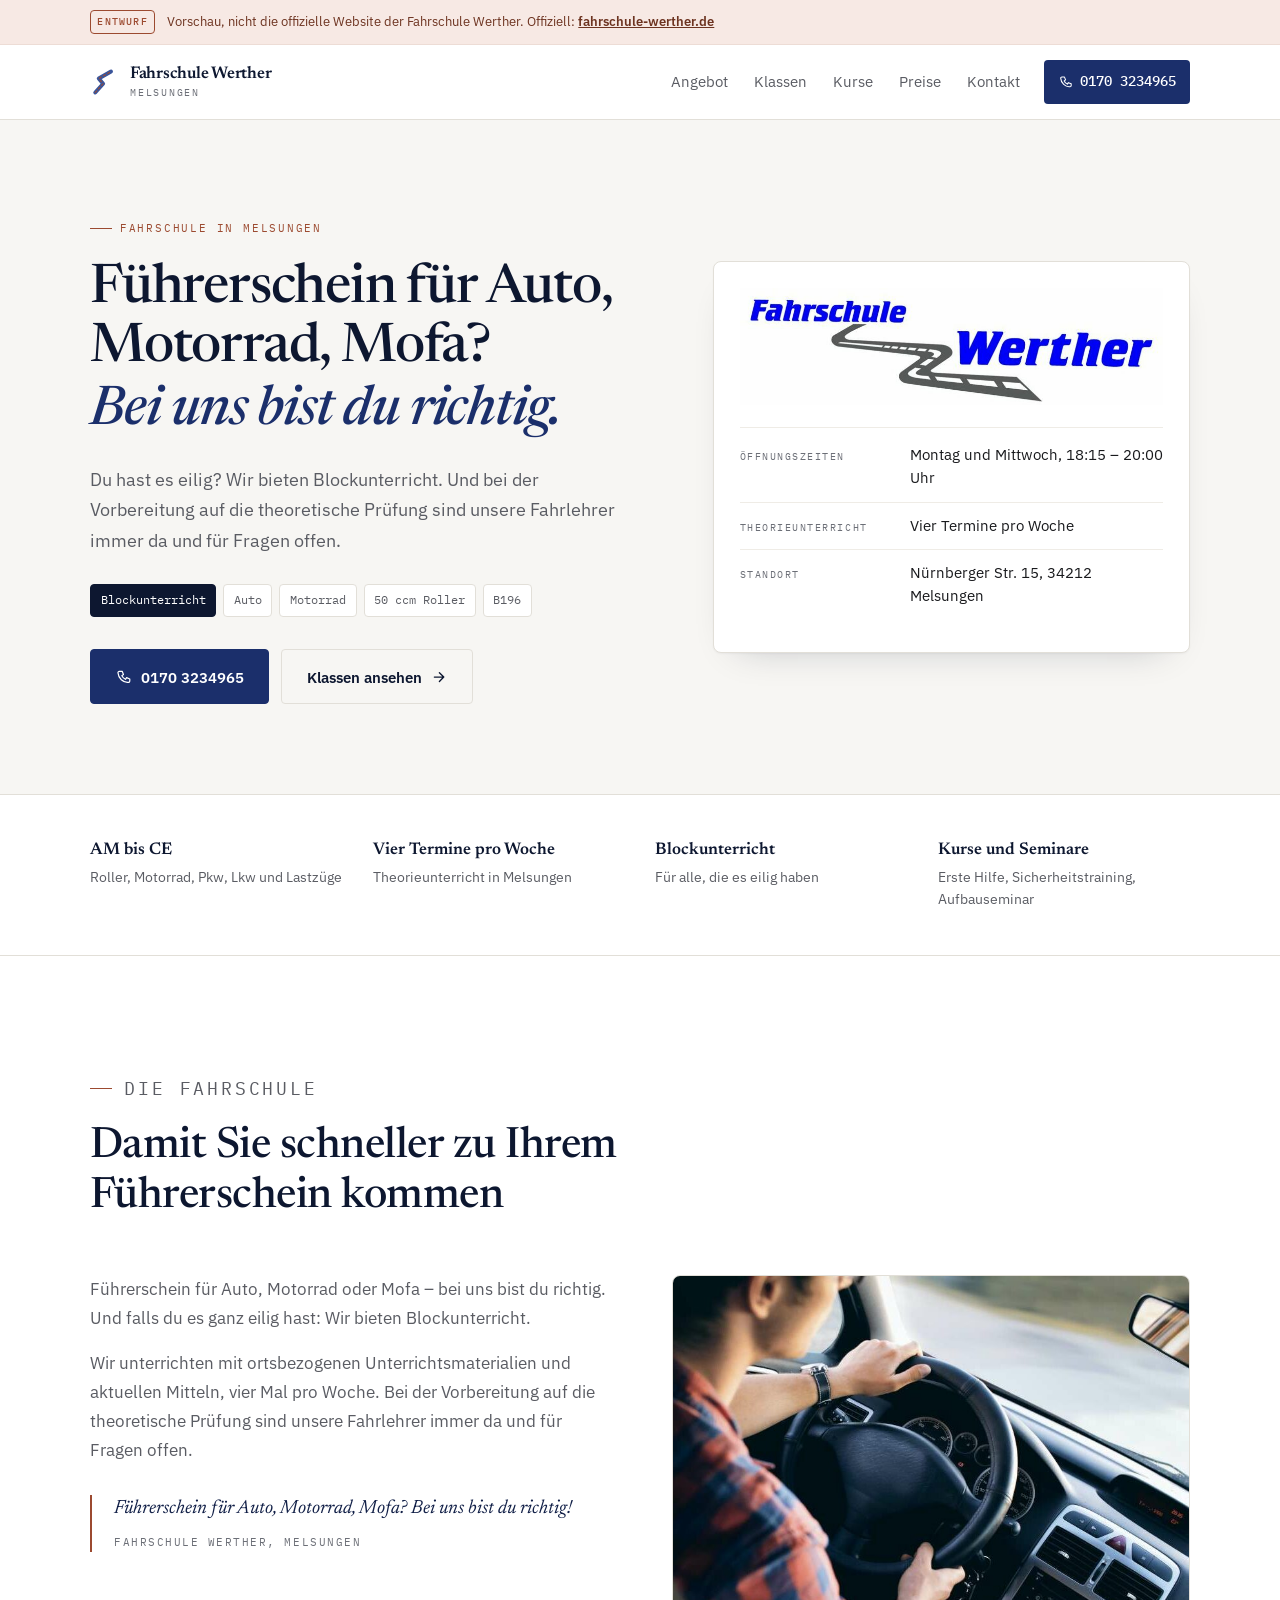
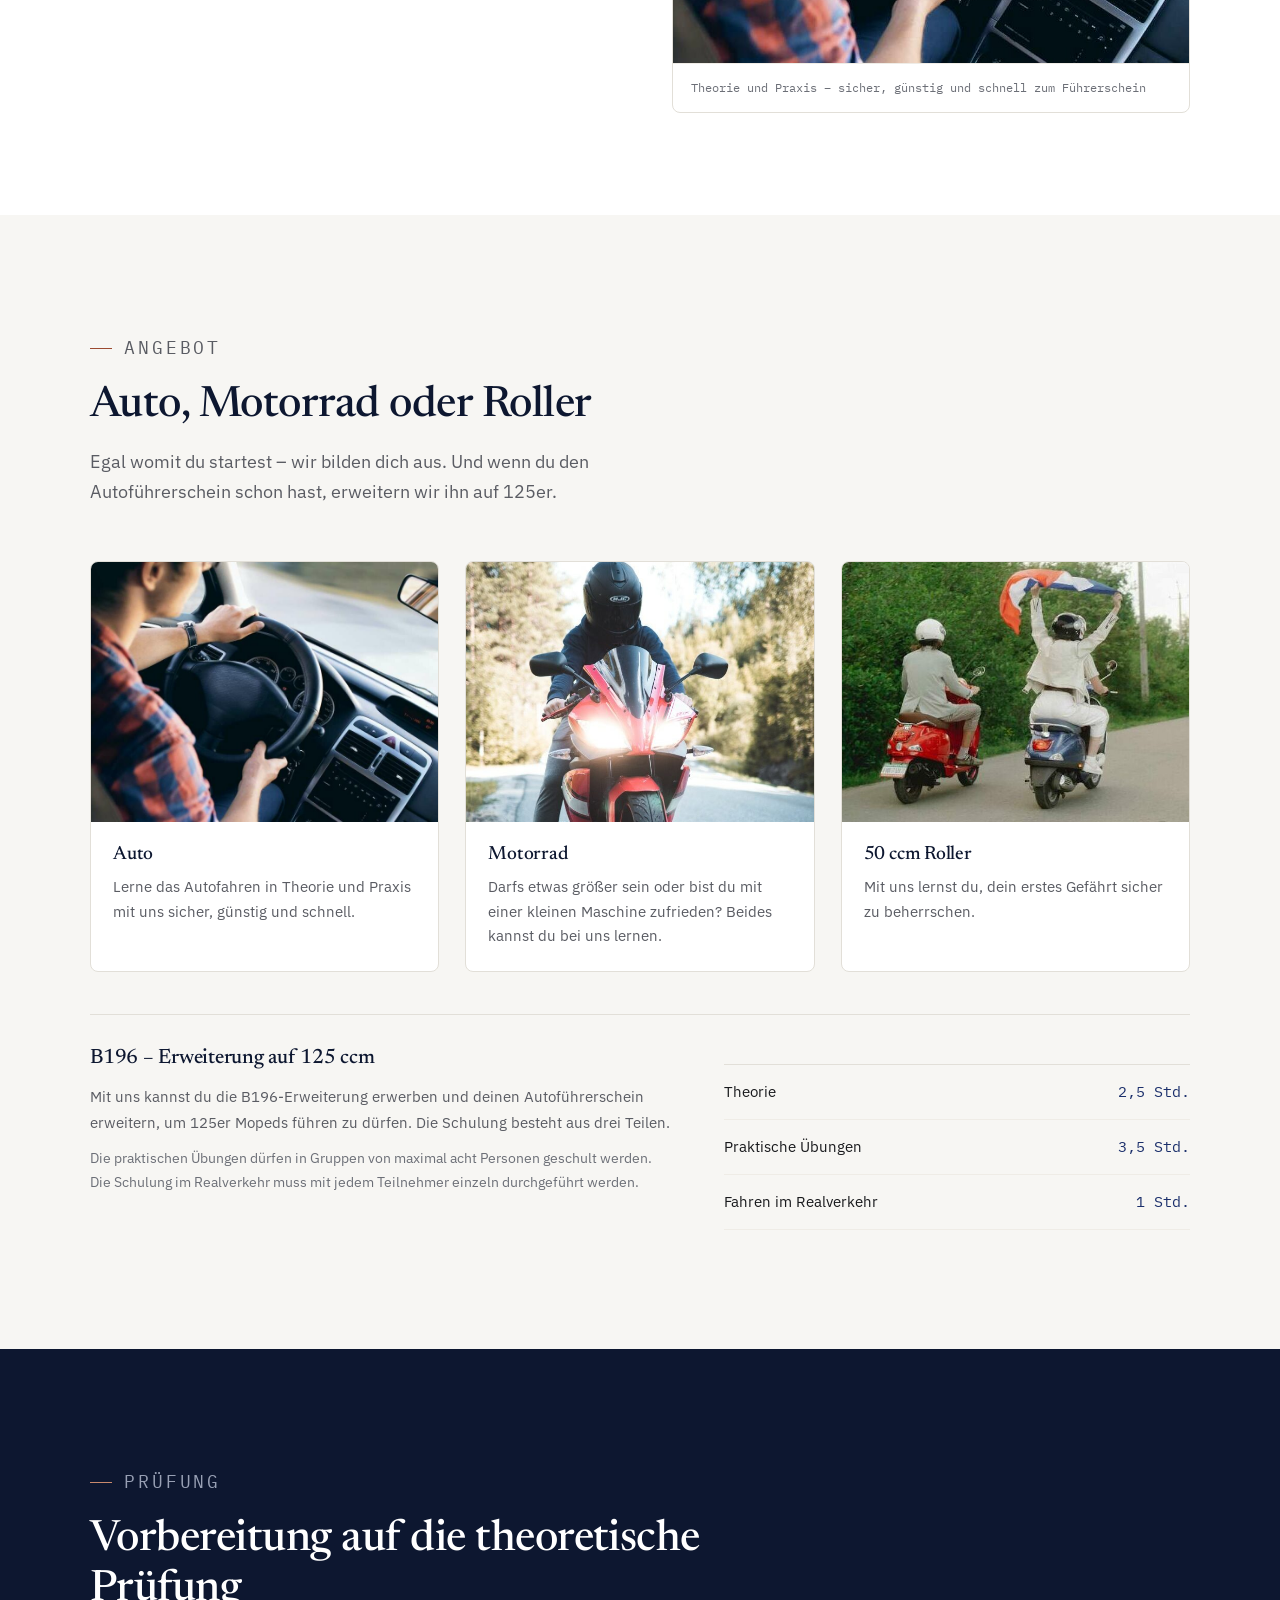
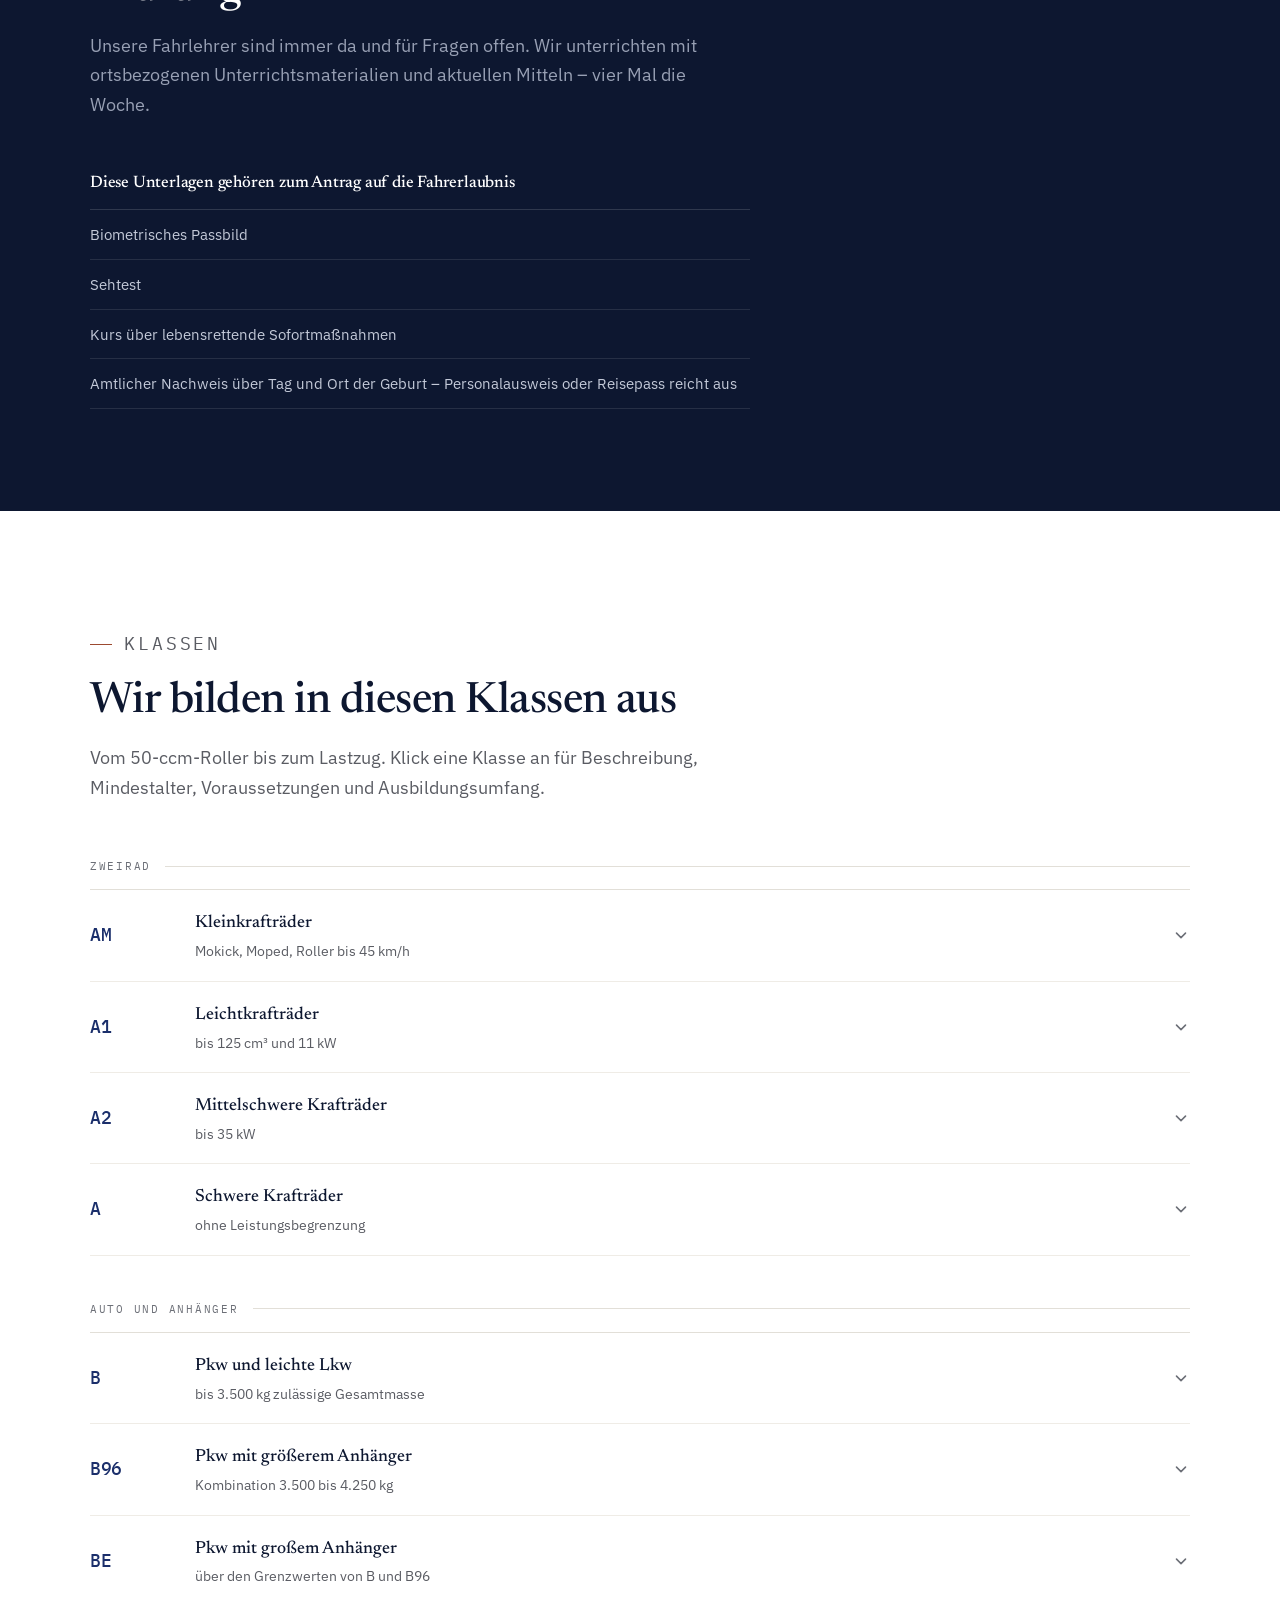
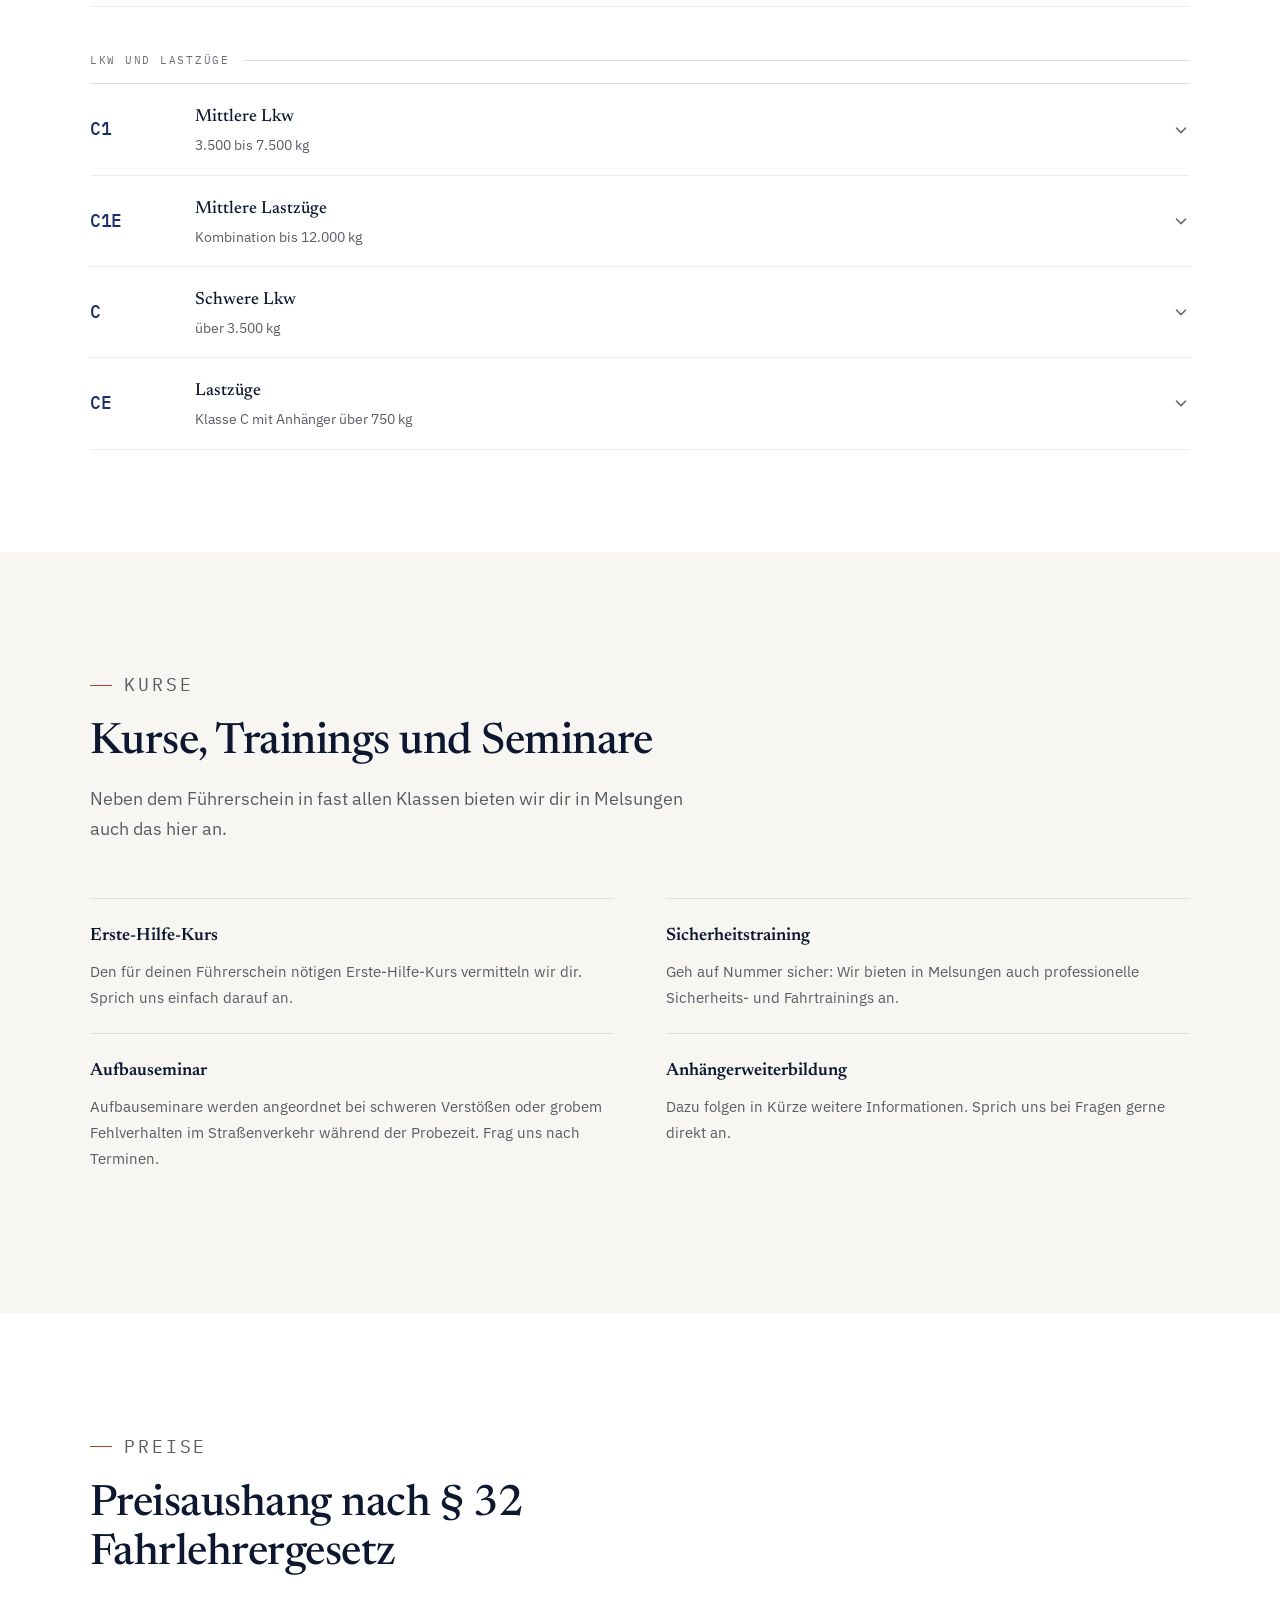
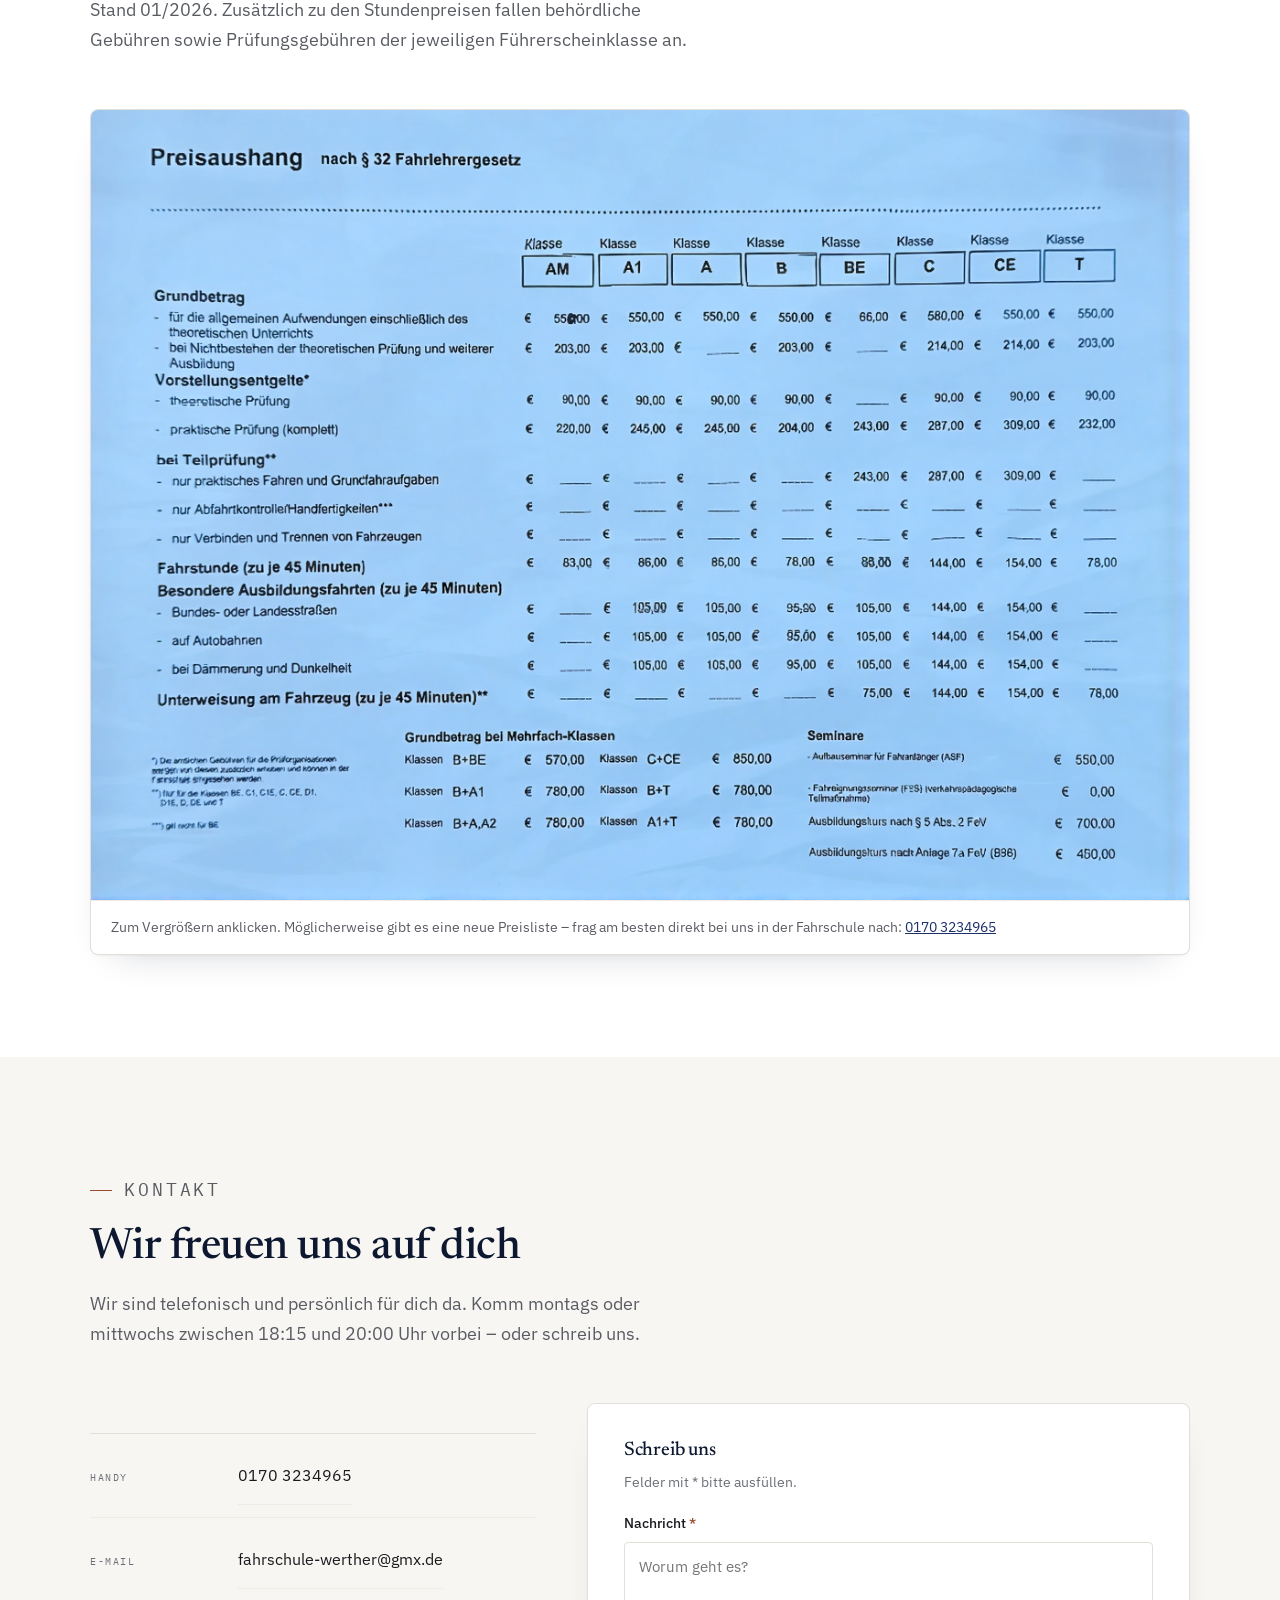
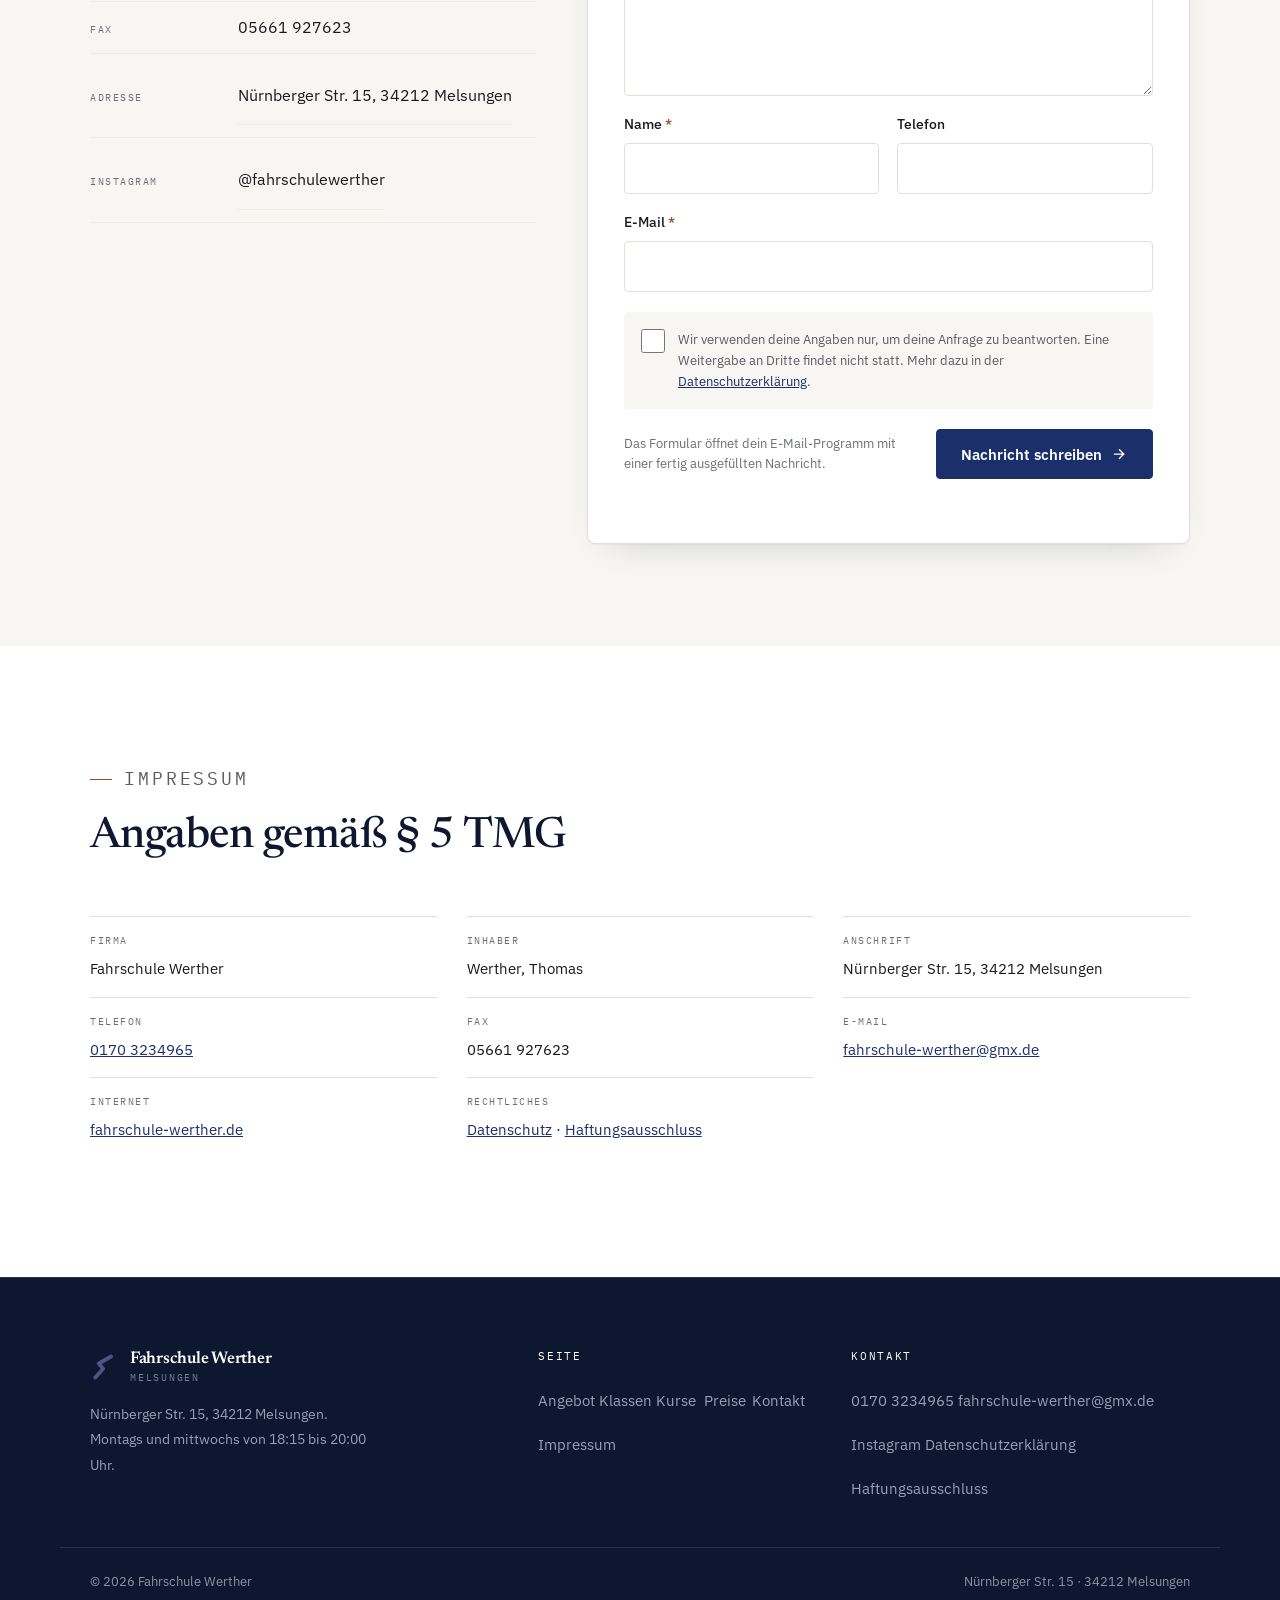
==== commit e87e54ca: "Einheitliches Abschnittsraster: ein Kopfmuster und eine Textkante auf der ganzen Seite" ====
--- a/index.html
+++ b/index.html
@@ -132,11 +132,13 @@
 
   <section class="sect" id="fahrschule">
     <div class="wrap">
+      <div class="head">
+        <p class="head__num">Die Fahrschule</p>
+        <div><h2>Damit Sie schneller zu Ihrem Führerschein kommen</h2></div>
+      </div>
       <div class="split">
         <div>
-          <span class="kicker">Die Fahrschule</span>
-          <h2 style="margin-top:18px">Damit Sie schneller zu Ihrem Führerschein kommen</h2>
-          <p class="muted" style="margin-top:18px">Führerschein für Auto, Motorrad oder Mofa &ndash; bei uns bist du richtig. Und falls du es ganz eilig hast: Wir bieten Blockunterricht.</p>
+          <p class="muted">Führerschein für Auto, Motorrad oder Mofa &ndash; bei uns bist du richtig. Und falls du es ganz eilig hast: Wir bieten Blockunterricht.</p>
           <p class="muted">Wir unterrichten mit ortsbezogenen Unterrichtsmaterialien und aktuellen Mitteln, vier Mal pro Woche. Bei der Vorbereitung auf die theoretische Prüfung sind unsere Fahrlehrer immer da und für Fragen offen.</p>
           <blockquote class="pull">
             <p>Führerschein für Auto, Motorrad, Mofa? Bei uns bist du richtig!</p>
@@ -498,11 +500,16 @@
 
   <section class="sect sect--alt" id="kontakt">
     <div class="wrap">
+      <div class="head">
+        <p class="head__num">Kontakt</p>
+        <div>
+          <h2>Wir freuen uns auf dich</h2>
+          <p>Wir sind telefonisch und persönlich für dich da. Komm montags oder mittwochs zwischen 18:15 und 20:00 Uhr vorbei &ndash; oder schreib uns.</p>
+        </div>
+      </div>
+
       <div class="contact">
         <div>
-          <span class="kicker">Kontakt</span>
-          <h2 style="margin-top:18px">Wir freuen uns auf dich</h2>
-          <p class="muted" style="margin-top:16px">Wir sind telefonisch und persönlich für dich da. Komm montags oder mittwochs zwischen 18:15 und 20:00 Uhr vorbei &ndash; oder schreib uns.</p>
 
           <dl class="reach">
             <div><dt>Handy</dt><dd><a href="tel:+491703234965">0170 3234965</a></dd></div>
--- a/assets/css/style.css
+++ b/assets/css/style.css
@@ -63,17 +63,15 @@
 @media (max-width:560px){.wrap{padding:0 22px}}
 
 /* ---------- Abschnittskopf: haengende Marke links ---------- */
-.head{display:grid;grid-template-columns:minmax(0,7.5rem) minmax(0,1fr);gap:0 34px;align-items:start;margin-bottom:clamp(38px,5vw,56px)}
-.head__num{font-family:var(--mono);font-size:.7rem;font-weight:400;letter-spacing:.14em;text-transform:uppercase;color:var(--rost);padding-top:.9em;line-height:1.5}
-.head>div{max-width:60ch;min-width:0}
+.head{max-width:62ch;margin-bottom:clamp(36px,4.5vw,54px)}
+.head__num{display:inline-flex;align-items:center;gap:.7em;font-family:var(--mono);font-size:.7rem;font-weight:400;letter-spacing:.16em;text-transform:uppercase;color:var(--rost);margin-bottom:18px}
+.head__num::before{content:"";width:22px;height:1px;background:var(--rost)}
+.head>div{min-width:0}
 .head h2{font-size:clamp(1.75rem,1.25rem + 2.2vw,2.7rem)}
 .head p{margin-top:16px;color:var(--tinte-leise);font-size:clamp(1rem,.97rem + .22vw,1.1rem)}
 .sect--dark .head p{color:#98a0b4}
 .sect--dark .head__num{color:#c98a6d}
-@media (max-width:760px){
-  .head{grid-template-columns:1fr;gap:12px}
-  .head__num{padding-top:0}
-}
+.sect--dark .head__num::before{background:#c98a6d}
 
 /* ---------- Schaltflaechen ---------- */
 .btn{display:inline-flex;align-items:center;justify-content:center;gap:.6em;padding:.9em 1.6em;border-radius:var(--r);border:1px solid transparent;font-family:var(--text);font-weight:600;font-size:.96rem;text-decoration:none;cursor:pointer;transition:background .2s,color .2s,border-color .2s,transform .2s,box-shadow .2s;min-height:48px}
@@ -164,7 +162,7 @@
 @media (max-width:520px){.factband__inner{grid-template-columns:1fr}}
 
 /* ---------- Zweispalter ---------- */
-.split{display:grid;grid-template-columns:1fr 1fr;gap:clamp(38px,5vw,66px);align-items:center}
+.split{display:grid;grid-template-columns:1fr 1fr;gap:clamp(38px,5vw,66px);align-items:start}
 .split h2{font-size:clamp(1.6rem,1.2rem + 1.8vw,2.35rem)}
 .split p+p{margin-top:16px}
 .split .muted{color:var(--tinte-leise)}
@@ -370,8 +368,8 @@
 /* ---------- Klassengruppen-Ueberschrift ohne Icon ---------- */
 .classgroup__title{display:flex;align-items:center;gap:14px;font-family:var(--mono);font-size:.68rem;font-weight:400;letter-spacing:.16em;text-transform:uppercase;color:var(--tinte-still);margin-bottom:14px}
 .classgroup__title::after{content:"";flex:1;height:1px;background:var(--linie)}
-/* Auf der Textachse des Abschnittskopfs ausrichten */
-@media (min-width:761px){
-  .unterlagen,.kurse,.classgroup,.acc,.offers,.b196,.pricewrap,.legalgrid{margin-left:calc(7.5rem + 34px)}
-  .b196{margin-left:calc(7.5rem + 34px)}
-}
+
+/* Alle vollbreiten Baender teilen sich den Seitenrand von .wrap */
+@media (max-width:560px){
+  .hero__grid,.factband__inner,.topbar__inner,.draft__inner,.foot__grid,.foot__bottom,.legal__inner{padding-left:22px;padding-right:22px}
+}
